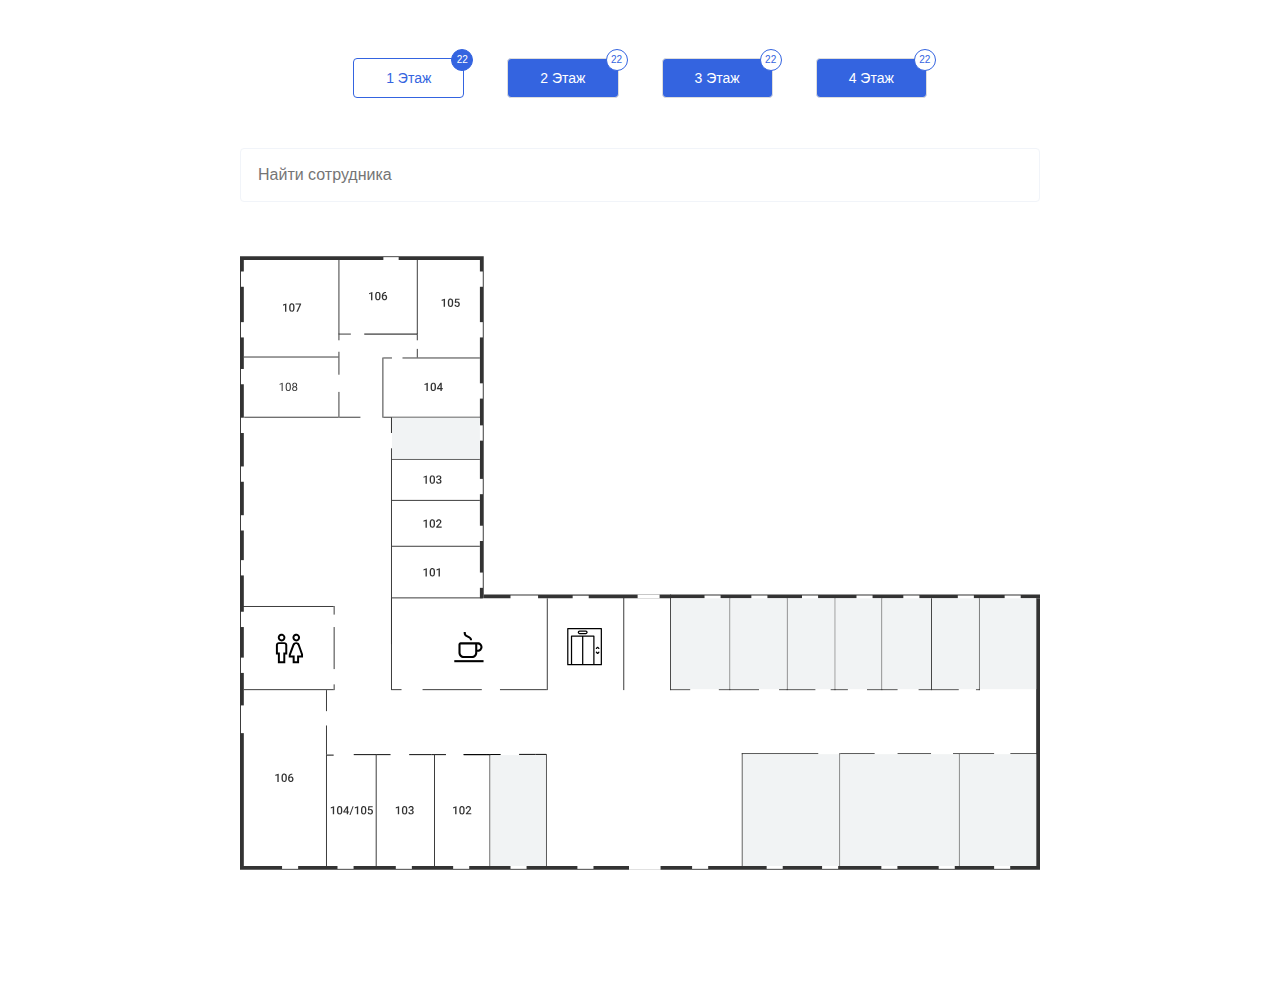
==== rooms.html @ a3e31102 "start" ====
<!DOCTYPE html>
<html lang="ru">

<head>
  <meta charset="UTF-8">
  <meta name="viewport" content="width=device-width, initial-scale=1.0">
  <meta http-equiv="X-UA-Compatible" content="ie=edge">
  <title>
    Rooms
  </title>

  <link rel="stylesheet" href="/rooms.css">

</head>

<body class="body">

  <main class="main">

    <div class="rooms-main">

      <div class="tabs">
        <div class="tabs__nav">
          <button class="tabs__nav-btn  active" type="button" data-tab="#tab_1"><span
              class="tabs__number active">22</span>1 Этаж</button>
          <button class="tabs__nav-btn" type="button" data-tab="#tab_2"><span class="tabs__number">22</span>2
            Этаж</button>
          <button class="tabs__nav-btn" type="button" data-tab="#tab_3"><span class="tabs__number">22</span>3
            Этаж</button>
          <button class="tabs__nav-btn" type="button" data-tab="#tab_4"><span class="tabs__number">22</span>4
            Этаж</button>
        </div>

        <input class="input-rooms" type="search" placeholder="Найти сотрудника">

        <div class="tabs__content">
          <div class="tabs__item  active" id="tab_1">
            <svg class="room-svg" width="837" height="642" viewBox="0 0 837 642" fill="none"
              xmlns="http://www.w3.org/2000/svg">
              <rect class="room" x="4" y="4" width="99" height="101" fill="white" />
              <path
                d="M48.5 49.4395V58H47.0879V51.1152L44.9961 51.8242V50.6582L48.3301 49.4395H48.5ZM57.0254 53.0195V54.4141C57.0254 55.082 56.959 55.6523 56.8262 56.125C56.6973 56.5938 56.5098 56.9746 56.2637 57.2676C56.0176 57.5605 55.7227 57.7754 55.3789 57.9121C55.0391 58.0488 54.6582 58.1172 54.2363 58.1172C53.9004 58.1172 53.5879 58.0742 53.2988 57.9883C53.0137 57.9023 52.7559 57.7676 52.5254 57.584C52.2949 57.4004 52.0977 57.1641 51.9336 56.875C51.7734 56.582 51.6484 56.2324 51.5586 55.8262C51.4727 55.4199 51.4297 54.9492 51.4297 54.4141V53.0195C51.4297 52.3477 51.4961 51.7812 51.6289 51.3203C51.7617 50.8555 51.9512 50.4785 52.1973 50.1895C52.4434 49.8965 52.7363 49.6836 53.0762 49.5508C53.4199 49.418 53.8027 49.3516 54.2246 49.3516C54.5645 49.3516 54.877 49.3945 55.1621 49.4805C55.4512 49.5625 55.709 49.6934 55.9355 49.873C56.166 50.0527 56.3613 50.2871 56.5215 50.5762C56.6855 50.8613 56.8105 51.207 56.8965 51.6133C56.9824 52.0156 57.0254 52.4844 57.0254 53.0195ZM55.6133 54.6133V52.8086C55.6133 52.4688 55.5938 52.1699 55.5547 51.9121C55.5156 51.6504 55.457 51.4297 55.3789 51.25C55.3047 51.0664 55.2109 50.918 55.0977 50.8047C54.9844 50.6875 54.8555 50.6035 54.7109 50.5527C54.5664 50.498 54.4043 50.4707 54.2246 50.4707C54.0059 50.4707 53.8105 50.5137 53.6387 50.5996C53.4668 50.6816 53.3223 50.8145 53.2051 50.998C53.0879 51.1816 52.998 51.4238 52.9355 51.7246C52.877 52.0215 52.8477 52.3828 52.8477 52.8086V54.6133C52.8477 54.957 52.8672 55.2598 52.9062 55.5215C52.9453 55.7832 53.0039 56.0078 53.082 56.1953C53.1602 56.3789 53.2539 56.5312 53.3633 56.6523C53.4766 56.7695 53.6055 56.8555 53.75 56.9102C53.8984 56.9648 54.0605 56.9922 54.2363 56.9922C54.459 56.9922 54.6562 56.9492 54.8281 56.8633C55 56.7773 55.1445 56.6406 55.2617 56.4531C55.3789 56.2617 55.4668 56.0137 55.5254 55.709C55.584 55.4043 55.6133 55.0391 55.6133 54.6133ZM63.9512 49.4688V50.2422L60.541 58H59.0527L62.457 50.5938H58.0391V49.4688H63.9512Z"
                fill="#333333" />
              <rect class="room" x="4" y="106" width="99" height="62" fill="white" />
              <path
                d="M44.6388 132.422V141H43.5548V133.775L41.3693 134.572V133.594L44.4689 132.422H44.6388ZM53.1818 136.055V137.355C53.1818 138.055 53.1193 138.645 52.9943 139.125C52.8693 139.605 52.6896 139.992 52.4552 140.285C52.2208 140.578 51.9376 140.791 51.6056 140.924C51.2775 141.053 50.9064 141.117 50.4923 141.117C50.1642 141.117 49.8615 141.076 49.5841 140.994C49.3068 140.912 49.0568 140.781 48.8341 140.602C48.6154 140.418 48.4279 140.18 48.2716 139.887C48.1154 139.594 47.9962 139.238 47.9142 138.82C47.8322 138.402 47.7911 137.914 47.7911 137.355V136.055C47.7911 135.355 47.8536 134.77 47.9786 134.297C48.1075 133.824 48.2892 133.445 48.5236 133.16C48.7579 132.871 49.0392 132.664 49.3673 132.539C49.6993 132.414 50.0704 132.352 50.4806 132.352C50.8126 132.352 51.1173 132.393 51.3947 132.475C51.6759 132.553 51.9259 132.68 52.1447 132.855C52.3634 133.027 52.549 133.258 52.7013 133.547C52.8575 133.832 52.9767 134.182 53.0587 134.596C53.1407 135.01 53.1818 135.496 53.1818 136.055ZM52.0919 137.531V135.873C52.0919 135.49 52.0685 135.154 52.0216 134.865C51.9786 134.572 51.9142 134.322 51.8282 134.115C51.7423 133.908 51.6329 133.74 51.5001 133.611C51.3712 133.482 51.2208 133.389 51.049 133.33C50.881 133.268 50.6915 133.236 50.4806 133.236C50.2228 133.236 49.9943 133.285 49.795 133.383C49.5958 133.477 49.4279 133.627 49.2911 133.834C49.1583 134.041 49.0568 134.312 48.9865 134.648C48.9161 134.984 48.881 135.393 48.881 135.873V137.531C48.881 137.914 48.9025 138.252 48.9454 138.545C48.9923 138.838 49.0607 139.092 49.1505 139.307C49.2404 139.518 49.3497 139.691 49.4786 139.828C49.6075 139.965 49.756 140.066 49.924 140.133C50.0958 140.195 50.2853 140.227 50.4923 140.227C50.7579 140.227 50.9904 140.176 51.1896 140.074C51.3888 139.973 51.5548 139.814 51.6876 139.6C51.8243 139.381 51.9259 139.102 51.9923 138.762C52.0587 138.418 52.0919 138.008 52.0919 137.531ZM59.9552 138.691C59.9552 139.211 59.8341 139.652 59.5919 140.016C59.3536 140.375 59.0294 140.648 58.6193 140.836C58.213 141.023 57.754 141.117 57.2423 141.117C56.7306 141.117 56.2697 141.023 55.8595 140.836C55.4493 140.648 55.1251 140.375 54.8868 140.016C54.6486 139.652 54.5294 139.211 54.5294 138.691C54.5294 138.352 54.5939 138.041 54.7228 137.76C54.8556 137.475 55.0411 137.227 55.2794 137.016C55.5216 136.805 55.8068 136.643 56.1349 136.529C56.4669 136.412 56.8322 136.354 57.2306 136.354C57.754 136.354 58.2208 136.455 58.631 136.658C59.0411 136.857 59.3634 137.133 59.5978 137.484C59.8361 137.836 59.9552 138.238 59.9552 138.691ZM58.8654 138.668C58.8654 138.352 58.797 138.072 58.6603 137.83C58.5236 137.584 58.3322 137.393 58.0861 137.256C57.84 137.119 57.5548 137.051 57.2306 137.051C56.8986 137.051 56.6115 137.119 56.3693 137.256C56.131 137.393 55.9454 137.584 55.8126 137.83C55.6798 138.072 55.6134 138.352 55.6134 138.668C55.6134 138.996 55.6779 139.277 55.8068 139.512C55.9396 139.742 56.1271 139.92 56.3693 140.045C56.6154 140.166 56.9064 140.227 57.2423 140.227C57.5782 140.227 57.8673 140.166 58.1095 140.045C58.3517 139.92 58.5372 139.742 58.6661 139.512C58.799 139.277 58.8654 138.996 58.8654 138.668ZM59.756 134.689C59.756 135.104 59.6466 135.477 59.4279 135.809C59.2091 136.141 58.9103 136.402 58.5314 136.594C58.1525 136.785 57.7228 136.881 57.2423 136.881C56.754 136.881 56.3185 136.785 55.9357 136.594C55.5568 136.402 55.2599 136.141 55.045 135.809C54.8302 135.477 54.7228 135.104 54.7228 134.689C54.7228 134.193 54.8302 133.771 55.045 133.424C55.2638 133.076 55.5626 132.811 55.9415 132.627C56.3204 132.443 56.7521 132.352 57.2365 132.352C57.7247 132.352 58.1583 132.443 58.5372 132.627C58.9161 132.811 59.213 133.076 59.4279 133.424C59.6466 133.771 59.756 134.193 59.756 134.689ZM58.672 134.707C58.672 134.422 58.6115 134.17 58.4904 133.951C58.3693 133.732 58.2013 133.561 57.9865 133.436C57.7716 133.307 57.5216 133.242 57.2365 133.242C56.9513 133.242 56.7013 133.303 56.4865 133.424C56.2755 133.541 56.1095 133.709 55.9884 133.928C55.8712 134.146 55.8126 134.406 55.8126 134.707C55.8126 135 55.8712 135.256 55.9884 135.475C56.1095 135.693 56.2775 135.863 56.4923 135.984C56.7072 136.105 56.9572 136.166 57.2423 136.166C57.5275 136.166 57.7755 136.105 57.9865 135.984C58.2013 135.863 58.3693 135.693 58.4904 135.475C58.6115 135.256 58.672 135 58.672 134.707Z"
                fill="#333333" />
              <line x1="4" y1="105.5" x2="103" y2="105.5" stroke="#333333" />
              <line x1="150" y1="106.5" x2="159" y2="106.5" stroke="#333333" />
              <line x1="103.5" y1="82" x2="103.5" y2="88" stroke="#333333" />
              <line x1="185.5" y1="82" x2="185.5" y2="88" stroke="#333333" />
              <line x1="4" y1="168.5" x2="103" y2="168.5" stroke="#333333" />
              <line x1="185.5" y1="97" x2="185.5" y2="106" stroke="#333333" />
              <line x1="159" y1="453.5" x2="169" y2="453.5" stroke="#333333" />
              <line x1="191" y1="453.5" x2="253" y2="453.5" stroke="#333333" />
              <line x1="272" y1="453.5" x2="321" y2="453.5" stroke="#333333" />
              <line x1="450" y1="453.5" x2="471" y2="453.5" stroke="#333333" />
              <line x1="501" y1="453.5" x2="543" y2="453.5" stroke="#333333" />
              <line x1="525" y1="520.5" x2="605" y2="520.5" stroke="#333333" />
              <line x1="628" y1="520.5" x2="664" y2="520.5" stroke="#333333" />
              <line x1="688" y1="520.5" x2="723" y2="520.5" stroke="#333333" />
              <line x1="746" y1="520.5" x2="789" y2="520.5" stroke="#333333" />
              <line x1="806" y1="520.5" x2="835" y2="520.5" stroke="#333333" />
              <line x1="564" y1="453.5" x2="602" y2="453.5" stroke="#333333" />
              <line x1="618" y1="453.5" x2="636" y2="453.5" stroke="#333333" />
              <line x1="656" y1="453.5" x2="688" y2="453.5" stroke="#333333" />
              <line x1="710" y1="453.5" x2="752" y2="453.5" stroke="#333333" />
              <line x1="770" y1="453.5" x2="774" y2="453.5" stroke="#333333" />
              <line x1="321.5" y1="358" x2="321.5" y2="454" stroke="#333333" />
              <line x1="401.5" y1="357" x2="401.5" y2="454" stroke="#333333" />
              <line x1="450.5" y1="354" x2="450.5" y2="454" stroke="#333333" />
              <line x1="512.5" y1="358" x2="512.5" y2="454" stroke="#333333" />
              <line x1="622.5" y1="358" x2="622.5" y2="454" stroke="#333333" />
              <line x1="671.5" y1="358" x2="671.5" y2="454" stroke="#333333" />
              <line x1="723.5" y1="358" x2="723.5" y2="454" stroke="#333333" />
              <line x1="773.5" y1="358" x2="773.5" y2="454" stroke="#333333" />
              <line x1="752.5" y1="521" x2="752.5" y2="638.038" stroke="#333333" />
              <line x1="627.5" y1="520" x2="627.5" y2="638" stroke="#333333" />
              <line x1="525.5" y1="520" x2="525.5" y2="638" stroke="#333333" />
              <line x1="572.5" y1="358" x2="572.5" y2="454" stroke="#333333" />
              <line x1="159" y1="357.5" x2="254" y2="357.5" stroke="#333333" />
              <line x1="2" y1="4" x2="1.99997" y2="640" stroke="#333333" stroke-width="4" />
              <line y1="2" x2="255" y2="2" stroke="#333333" stroke-width="4" />
              <line x1="253" y1="358" x2="253" y2="4" stroke="#333333" stroke-width="4" />
              <line x1="255" y1="356" x2="837.001" y2="356" stroke="#333333" stroke-width="4" />
              <line x1="835" y1="638" x2="835" y2="358" stroke="#333333" stroke-width="4" />
              <line x1="837" y1="640" x2="1.74846e-07" y2="640" stroke="#333333" stroke-width="4" />
              <path d="M119 521.5H142.5H157.5" stroke="black" />
              <path d="M177 521.5H200.5H215.5" stroke="black" />
              <path d="M234 521.5H257.5H272.5" stroke="black" />
              <path d="M234 521.5H257.5H272.5" stroke="black" />
              <path d="M291.998 521.25H309.397H320.502" stroke="black" />
              <path d="M91 522L95.2727 522L98 522" stroke="black" />
              <line x1="158.5" y1="358" x2="158.5" y2="454" stroke="#333333" />
              <line x1="90.5" y1="521" x2="90.5" y2="638" stroke="#333333" />
              <line x1="142.5" y1="521" x2="142.5" y2="638" stroke="#333333" />
              <line x1="203.5" y1="521" x2="203.5" y2="638" stroke="#333333" />
              <line x1="261.5" y1="521" x2="261.5" y2="638" stroke="#333333" />
              <line x1="320.5" y1="521" x2="320.5" y2="638" stroke="#333333" />
              <line x1="103.5" y1="142" x2="103.5" y2="169" stroke="#333333" />
              <line x1="103.5" y1="100" x2="103.5" y2="124" stroke="#333333" />
              <line x1="158.5" y1="169" x2="158.5" y2="185" stroke="#333333" />
              <line x1="158.5" y1="169" x2="158.5" y2="185" stroke="#333333" />
              <line x1="98.5" y1="366" x2="98.5" y2="375" stroke="#333333" />
              <line x1="98.5" y1="448" x2="98.5" y2="454" stroke="#333333" />
              <line x1="98.5" y1="388" x2="98.5" y2="432" stroke="#333333" />
              <line x1="90.5" y1="454" x2="90.5" y2="476" stroke="#333333" />
              <line x1="90.5" y1="491" x2="90.5" y2="521" stroke="#333333" />
              <line x1="103" y1="81.5" x2="116" y2="81.5" stroke="#333333" />
              <line x1="104" y1="168.5" x2="126" y2="168.5" stroke="#333333" />
              <line x1="159" y1="212.5" x2="251" y2="212.5" stroke="#333333" />
              <line x1="159" y1="255.5" x2="251" y2="255.5" stroke="#333333" />
              <line x1="159" y1="303.5" x2="251" y2="303.5" stroke="#333333" />
              <line x1="149.5" y1="169" x2="149.5" y2="106" stroke="#333333" />
              <line x1="150" y1="168.5" x2="253" y2="168.5" stroke="#333333" />
              <line x1="4" y1="453.5" x2="98" y2="453.5" stroke="#333333" />
              <line x1="3" y1="366.5" x2="98" y2="366.5" stroke="#333333" />
              <line x1="158.5" y1="201" x2="158.5" y2="406" stroke="#333333" />
              <line x1="103.5" y1="4" x2="103.5" y2="82" stroke="#333333" />
              <line x1="185.5" y1="4" x2="185.5" y2="82" stroke="#333333" />
              <line x1="251" y1="106.5" x2="170" y2="106.5" stroke="#333333" />
              <rect x="1" y="16" width="4" height="16" fill="white" />
              <rect x="250" y="16" width="4" height="16" fill="white" />
              <rect x="1" y="69" width="4" height="16" fill="white" />
              <rect x="1" y="118" width="4" height="16" fill="white" />
              <rect x="1" y="220" width="4" height="16" fill="white" />
              <rect x="1" y="169" width="4" height="16" fill="white" />
              <rect x="1" y="271" width="4" height="16" fill="white" />
              <rect x="1" y="318" width="4" height="16" fill="white" />
              <rect x="1" y="372" width="4" height="16" fill="white" />
              <rect x="1" y="420" width="4" height="16" fill="white" />
              <rect x="1" y="470" width="4" height="29" fill="white" />
              <rect x="250" y="69" width="4" height="16" fill="white" />
              <rect x="250" y="133" width="4" height="16" fill="white" />
              <rect x="150" y="4" width="3" height="16" transform="rotate(-90 150 4)" fill="white" />
              <path d="M250 177H254V193H250V177Z" fill="white" />
              <path d="M250 233H254V249H250V233Z" fill="white" />
              <path d="M250 282H254V298H250V282Z" fill="white" />
              <path d="M250 331H254V347H250V331Z" fill="white" />
              <path d="M283 359L283 355L311.86 355L311.86 359L283 359Z" fill="white" />
              <path d="M348.038 359.168L348.038 355.168L364.859 355.168L364.859 359.168L348.038 359.168Z"
                fill="white" />
              <path d="M486 359L486 355L502.82 355L502.82 359L486 359Z" fill="white" />
              <path d="M535 359L535 355L551.82 355L551.82 359L535 359Z" fill="white" />
              <path d="M588 359L588 355L604.82 355L604.82 359L588 359Z" fill="white" />
              <path d="M645 359L645 355L661.82 355L661.82 359L645 359Z" fill="white" />
              <path d="M789 641L789 637L805.82 637L805.82 641L789 641Z" fill="white" />
              <path d="M731 641L731 637L747.82 637L747.82 641L731 641Z" fill="white" />
              <path d="M671 641L671 637L687.82 637L687.82 641L671 641Z" fill="white" />
              <path d="M609 641L609 637L625.82 637L625.82 641L609 641Z" fill="white" />
              <path d="M551 641L551 637L567.82 637L567.82 641L551 641Z" fill="white" />
              <path d="M473 641L473 637L489.82 637L489.82 641L473 641Z" fill="white" />
              <path d="M353 641L353 637L369.82 637L369.82 641L353 641Z" fill="white" />
              <path d="M283 641L283 637L299.82 637L299.82 641L283 641Z" fill="white" />
              <path d="M223 641L223 637L239.82 637L239.82 641L223 641Z" fill="white" />
              <path d="M163 641L163 637L179.82 637L179.82 641L163 641Z" fill="white" />
              <path d="M102 641L102 637L118.82 637L118.82 641L102 641Z" fill="white" />
              <path d="M44 641L44 637L60.8202 637L60.8202 641L44 641Z" fill="white" />
              <path d="M407 642L407 638L440 638L440 642L407 642Z" fill="white" />
              <path d="M694 359L694 355L710.82 355L710.82 359L694 359Z" fill="white" />
              <path d="M751 359L751 355L767.82 355L767.82 359L751 359Z" fill="white" />
              <path d="M800 359L800 355L816.82 355L816.82 359L800 359Z" fill="white" />
              <rect class="room" x="186" y="4" width="66" height="102" fill="white" />
              <rect class="room" x="4" y="454" width="86" height="184" fill="white" />
              <rect class="room" x="91" y="522" width="51" height="116" fill="white" />
              <rect class="room" x="143" y="522" width="60" height="116" fill="white" />
              <rect class="room" x="204" y="522" width="57" height="116" fill="white" />
              <rect x="262" y="522" width="58" height="116" fill="#F1F3F4" />
              <rect x="451" y="358" width="61" height="95" fill="#F1F3F4" />
              <rect x="513" y="358" width="59" height="95" fill="#F1F3F4" />
              <rect x="573" y="358" width="49" height="95" fill="#F1F3F4" />
              <rect x="159" y="169" width="92" height="43" fill="#F1F3F4" />
              <rect x="623" y="358" width="48" height="95" fill="#F1F3F4" />
              <rect x="672" y="358" width="51" height="95" fill="#F1F3F4" />
              <rect x="724" y="358" width="49" height="95" fill="#F1F3F4" />
              <rect x="774" y="358" width="59" height="95" fill="#F1F3F4" />
              <rect x="753" y="521" width="80" height="117" fill="#F1F3F4" />
              <rect x="628" y="521" width="124" height="117" fill="#F1F3F4" />
              <rect x="526" y="521" width="101" height="117" fill="#F1F3F4" />
              <rect class="room" x="159" y="304" width="92" height="53" fill="white" />
              <rect class="room" x="159" y="256" width="92" height="47" fill="white" />
              <rect class="room" x="159" y="213" width="92" height="42" fill="white" />
              <path d="M416 358L416 354L439 354L439 358L416 358Z" fill="white" />
              <rect class="room" x="104" y="4" width="81" height="77" fill="white" />
              <rect class="room" x="150" y="107" width="101" height="61" fill="white" />
              <path
                d="M214.5 44.4395V53H213.088V46.1152L210.996 46.8242V45.6582L214.33 44.4395H214.5ZM223.025 48.0195V49.4141C223.025 50.082 222.959 50.6523 222.826 51.125C222.697 51.5938 222.51 51.9746 222.264 52.2676C222.018 52.5605 221.723 52.7754 221.379 52.9121C221.039 53.0488 220.658 53.1172 220.236 53.1172C219.9 53.1172 219.588 53.0742 219.299 52.9883C219.014 52.9023 218.756 52.7676 218.525 52.584C218.295 52.4004 218.098 52.1641 217.934 51.875C217.773 51.582 217.648 51.2324 217.559 50.8262C217.473 50.4199 217.43 49.9492 217.43 49.4141V48.0195C217.43 47.3477 217.496 46.7812 217.629 46.3203C217.762 45.8555 217.951 45.4785 218.197 45.1895C218.443 44.8965 218.736 44.6836 219.076 44.5508C219.42 44.418 219.803 44.3516 220.225 44.3516C220.564 44.3516 220.877 44.3945 221.162 44.4805C221.451 44.5625 221.709 44.6934 221.936 44.873C222.166 45.0527 222.361 45.2871 222.521 45.5762C222.686 45.8613 222.811 46.207 222.896 46.6133C222.982 47.0156 223.025 47.4844 223.025 48.0195ZM221.613 49.6133V47.8086C221.613 47.4688 221.594 47.1699 221.555 46.9121C221.516 46.6504 221.457 46.4297 221.379 46.25C221.305 46.0664 221.211 45.918 221.098 45.8047C220.984 45.6875 220.855 45.6035 220.711 45.5527C220.566 45.498 220.404 45.4707 220.225 45.4707C220.006 45.4707 219.811 45.5137 219.639 45.5996C219.467 45.6816 219.322 45.8145 219.205 45.998C219.088 46.1816 218.998 46.4238 218.936 46.7246C218.877 47.0215 218.848 47.3828 218.848 47.8086V49.6133C218.848 49.957 218.867 50.2598 218.906 50.5215C218.945 50.7832 219.004 51.0078 219.082 51.1953C219.16 51.3789 219.254 51.5312 219.363 51.6523C219.477 51.7695 219.605 51.8555 219.75 51.9102C219.898 51.9648 220.061 51.9922 220.236 51.9922C220.459 51.9922 220.656 51.9492 220.828 51.8633C221 51.7773 221.145 51.6406 221.262 51.4531C221.379 51.2617 221.467 51.0137 221.525 50.709C221.584 50.4043 221.613 50.0391 221.613 49.6133ZM225.768 49.0332L224.643 48.7578L225.105 44.4688H229.705V45.6641H226.277L226.043 47.7559C226.176 47.6777 226.359 47.6016 226.594 47.5273C226.828 47.4492 227.096 47.4102 227.396 47.4102C227.799 47.4102 228.158 47.4766 228.475 47.6094C228.795 47.7383 229.066 47.9277 229.289 48.1777C229.512 48.4238 229.682 48.7246 229.799 49.0801C229.916 49.4316 229.975 49.8281 229.975 50.2695C229.975 50.6641 229.916 51.0332 229.799 51.377C229.686 51.7207 229.514 52.0234 229.283 52.2852C229.053 52.5469 228.762 52.752 228.41 52.9004C228.062 53.0449 227.65 53.1172 227.174 53.1172C226.818 53.1172 226.477 53.0664 226.148 52.9648C225.824 52.8594 225.533 52.7051 225.275 52.502C225.018 52.2949 224.811 52.041 224.654 51.7402C224.498 51.4355 224.408 51.0859 224.385 50.6914H225.768C225.803 50.9688 225.879 51.2051 225.996 51.4004C226.117 51.5918 226.277 51.7383 226.477 51.8398C226.676 51.9414 226.906 51.9922 227.168 51.9922C227.406 51.9922 227.611 51.9512 227.783 51.8691C227.955 51.7832 228.098 51.6621 228.211 51.5059C228.328 51.3457 228.414 51.1582 228.469 50.9434C228.527 50.7285 228.557 50.4902 228.557 50.2285C228.557 49.9785 228.523 49.75 228.457 49.543C228.395 49.3359 228.299 49.1562 228.17 49.0039C228.045 48.8516 227.887 48.7344 227.695 48.6523C227.504 48.5664 227.283 48.5234 227.033 48.5234C226.697 48.5234 226.439 48.5723 226.26 48.6699C226.084 48.7676 225.92 48.8887 225.768 49.0332Z"
                fill="#333333" />
              <path
                d="M196.5 132.439V141H195.088V134.115L192.996 134.824V133.658L196.33 132.439H196.5ZM205.025 136.02V137.414C205.025 138.082 204.959 138.652 204.826 139.125C204.697 139.594 204.51 139.975 204.264 140.268C204.018 140.561 203.723 140.775 203.379 140.912C203.039 141.049 202.658 141.117 202.236 141.117C201.9 141.117 201.588 141.074 201.299 140.988C201.014 140.902 200.756 140.768 200.525 140.584C200.295 140.4 200.098 140.164 199.934 139.875C199.773 139.582 199.648 139.232 199.559 138.826C199.473 138.42 199.43 137.949 199.43 137.414V136.02C199.43 135.348 199.496 134.781 199.629 134.32C199.762 133.855 199.951 133.479 200.197 133.189C200.443 132.896 200.736 132.684 201.076 132.551C201.42 132.418 201.803 132.352 202.225 132.352C202.564 132.352 202.877 132.395 203.162 132.48C203.451 132.562 203.709 132.693 203.936 132.873C204.166 133.053 204.361 133.287 204.521 133.576C204.686 133.861 204.811 134.207 204.896 134.613C204.982 135.016 205.025 135.484 205.025 136.02ZM203.613 137.613V135.809C203.613 135.469 203.594 135.17 203.555 134.912C203.516 134.65 203.457 134.43 203.379 134.25C203.305 134.066 203.211 133.918 203.098 133.805C202.984 133.688 202.855 133.604 202.711 133.553C202.566 133.498 202.404 133.471 202.225 133.471C202.006 133.471 201.811 133.514 201.639 133.6C201.467 133.682 201.322 133.814 201.205 133.998C201.088 134.182 200.998 134.424 200.936 134.725C200.877 135.021 200.848 135.383 200.848 135.809V137.613C200.848 137.957 200.867 138.26 200.906 138.521C200.945 138.783 201.004 139.008 201.082 139.195C201.16 139.379 201.254 139.531 201.363 139.652C201.477 139.77 201.605 139.855 201.75 139.91C201.898 139.965 202.061 139.992 202.236 139.992C202.459 139.992 202.656 139.949 202.828 139.863C203 139.777 203.145 139.641 203.262 139.453C203.379 139.262 203.467 139.014 203.525 138.709C203.584 138.404 203.613 138.039 203.613 137.613ZM212.162 137.959V139.084H206.01L205.963 138.234L209.643 132.469H210.773L209.549 134.566L207.434 137.959H212.162ZM211.096 132.469V141H209.684V132.469H211.096Z"
                fill="#333333" />
              <path
                d="M195.5 229.439V238H194.088V231.115L191.996 231.824V230.658L195.33 229.439H195.5ZM204.025 233.02V234.414C204.025 235.082 203.959 235.652 203.826 236.125C203.697 236.594 203.51 236.975 203.264 237.268C203.018 237.561 202.723 237.775 202.379 237.912C202.039 238.049 201.658 238.117 201.236 238.117C200.9 238.117 200.588 238.074 200.299 237.988C200.014 237.902 199.756 237.768 199.525 237.584C199.295 237.4 199.098 237.164 198.934 236.875C198.773 236.582 198.648 236.232 198.559 235.826C198.473 235.42 198.43 234.949 198.43 234.414V233.02C198.43 232.348 198.496 231.781 198.629 231.32C198.762 230.855 198.951 230.479 199.197 230.189C199.443 229.896 199.736 229.684 200.076 229.551C200.42 229.418 200.803 229.352 201.225 229.352C201.564 229.352 201.877 229.395 202.162 229.48C202.451 229.562 202.709 229.693 202.936 229.873C203.166 230.053 203.361 230.287 203.521 230.576C203.686 230.861 203.811 231.207 203.896 231.613C203.982 232.016 204.025 232.484 204.025 233.02ZM202.613 234.613V232.809C202.613 232.469 202.594 232.17 202.555 231.912C202.516 231.65 202.457 231.43 202.379 231.25C202.305 231.066 202.211 230.918 202.098 230.805C201.984 230.688 201.855 230.604 201.711 230.553C201.566 230.498 201.404 230.471 201.225 230.471C201.006 230.471 200.811 230.514 200.639 230.6C200.467 230.682 200.322 230.814 200.205 230.998C200.088 231.182 199.998 231.424 199.936 231.725C199.877 232.021 199.848 232.383 199.848 232.809V234.613C199.848 234.957 199.867 235.26 199.906 235.521C199.945 235.783 200.004 236.008 200.082 236.195C200.16 236.379 200.254 236.531 200.363 236.652C200.477 236.77 200.605 236.855 200.75 236.91C200.898 236.965 201.061 236.992 201.236 236.992C201.459 236.992 201.656 236.949 201.828 236.863C202 236.777 202.145 236.641 202.262 236.453C202.379 236.262 202.467 236.014 202.525 235.709C202.584 235.404 202.613 235.039 202.613 234.613ZM206.943 233.096H207.787C208.115 233.096 208.387 233.039 208.602 232.926C208.82 232.812 208.982 232.656 209.088 232.457C209.193 232.258 209.246 232.029 209.246 231.771C209.246 231.502 209.197 231.271 209.1 231.08C209.006 230.885 208.861 230.734 208.666 230.629C208.475 230.523 208.23 230.471 207.934 230.471C207.684 230.471 207.457 230.521 207.254 230.623C207.055 230.721 206.896 230.861 206.779 231.045C206.662 231.225 206.604 231.439 206.604 231.689H205.186C205.186 231.236 205.305 230.834 205.543 230.482C205.781 230.131 206.105 229.855 206.516 229.656C206.93 229.453 207.395 229.352 207.91 229.352C208.461 229.352 208.941 229.443 209.352 229.627C209.766 229.807 210.088 230.076 210.318 230.436C210.549 230.795 210.664 231.24 210.664 231.771C210.664 232.014 210.607 232.26 210.494 232.51C210.381 232.76 210.213 232.988 209.99 233.195C209.768 233.398 209.49 233.564 209.158 233.693C208.826 233.818 208.441 233.881 208.004 233.881H206.943V233.096ZM206.943 234.197V233.424H208.004C208.504 233.424 208.93 233.482 209.281 233.6C209.637 233.717 209.926 233.879 210.148 234.086C210.371 234.289 210.533 234.521 210.635 234.783C210.74 235.045 210.793 235.322 210.793 235.615C210.793 236.014 210.721 236.369 210.576 236.682C210.436 236.99 210.234 237.252 209.973 237.467C209.711 237.682 209.404 237.844 209.053 237.953C208.705 238.062 208.326 238.117 207.916 238.117C207.549 238.117 207.197 238.066 206.861 237.965C206.525 237.863 206.225 237.713 205.959 237.514C205.693 237.311 205.482 237.059 205.326 236.758C205.174 236.453 205.098 236.102 205.098 235.703H206.51C206.51 235.957 206.568 236.182 206.686 236.377C206.807 236.568 206.975 236.719 207.189 236.828C207.408 236.938 207.658 236.992 207.939 236.992C208.236 236.992 208.492 236.939 208.707 236.834C208.922 236.729 209.086 236.572 209.199 236.365C209.316 236.158 209.375 235.908 209.375 235.615C209.375 235.283 209.311 235.014 209.182 234.807C209.053 234.6 208.869 234.447 208.631 234.35C208.393 234.248 208.111 234.197 207.787 234.197H206.943Z"
                fill="#333333" />
              <path
                d="M195.5 275.439V284H194.088V277.115L191.996 277.824V276.658L195.33 275.439H195.5ZM204.025 279.02V280.414C204.025 281.082 203.959 281.652 203.826 282.125C203.697 282.594 203.51 282.975 203.264 283.268C203.018 283.561 202.723 283.775 202.379 283.912C202.039 284.049 201.658 284.117 201.236 284.117C200.9 284.117 200.588 284.074 200.299 283.988C200.014 283.902 199.756 283.768 199.525 283.584C199.295 283.4 199.098 283.164 198.934 282.875C198.773 282.582 198.648 282.232 198.559 281.826C198.473 281.42 198.43 280.949 198.43 280.414V279.02C198.43 278.348 198.496 277.781 198.629 277.32C198.762 276.855 198.951 276.479 199.197 276.189C199.443 275.896 199.736 275.684 200.076 275.551C200.42 275.418 200.803 275.352 201.225 275.352C201.564 275.352 201.877 275.395 202.162 275.48C202.451 275.562 202.709 275.693 202.936 275.873C203.166 276.053 203.361 276.287 203.521 276.576C203.686 276.861 203.811 277.207 203.896 277.613C203.982 278.016 204.025 278.484 204.025 279.02ZM202.613 280.613V278.809C202.613 278.469 202.594 278.17 202.555 277.912C202.516 277.65 202.457 277.43 202.379 277.25C202.305 277.066 202.211 276.918 202.098 276.805C201.984 276.688 201.855 276.604 201.711 276.553C201.566 276.498 201.404 276.471 201.225 276.471C201.006 276.471 200.811 276.514 200.639 276.6C200.467 276.682 200.322 276.814 200.205 276.998C200.088 277.182 199.998 277.424 199.936 277.725C199.877 278.021 199.848 278.383 199.848 278.809V280.613C199.848 280.957 199.867 281.26 199.906 281.521C199.945 281.783 200.004 282.008 200.082 282.195C200.16 282.379 200.254 282.531 200.363 282.652C200.477 282.77 200.605 282.855 200.75 282.91C200.898 282.965 201.061 282.992 201.236 282.992C201.459 282.992 201.656 282.949 201.828 282.863C202 282.777 202.145 282.641 202.262 282.453C202.379 282.262 202.467 282.014 202.525 281.709C202.584 281.404 202.613 281.039 202.613 280.613ZM211.004 282.875V284H205.285V283.033L208.062 280.004C208.367 279.66 208.607 279.363 208.783 279.113C208.959 278.863 209.082 278.639 209.152 278.439C209.227 278.236 209.264 278.039 209.264 277.848C209.264 277.578 209.213 277.342 209.111 277.139C209.014 276.932 208.869 276.77 208.678 276.652C208.486 276.531 208.254 276.471 207.98 276.471C207.664 276.471 207.398 276.539 207.184 276.676C206.969 276.812 206.807 277.002 206.697 277.244C206.588 277.482 206.533 277.756 206.533 278.064H205.121C205.121 277.568 205.234 277.115 205.461 276.705C205.688 276.291 206.016 275.963 206.445 275.721C206.875 275.475 207.393 275.352 207.998 275.352C208.568 275.352 209.053 275.447 209.451 275.639C209.85 275.83 210.152 276.102 210.359 276.453C210.57 276.805 210.676 277.221 210.676 277.701C210.676 277.967 210.633 278.23 210.547 278.492C210.461 278.754 210.338 279.016 210.178 279.277C210.021 279.535 209.836 279.795 209.621 280.057C209.406 280.314 209.17 280.576 208.912 280.842L207.066 282.875H211.004Z"
                fill="#333333" />
              <path
                d="M195.5 326.439V335H194.088V328.115L191.996 328.824V327.658L195.33 326.439H195.5ZM204.025 330.02V331.414C204.025 332.082 203.959 332.652 203.826 333.125C203.697 333.594 203.51 333.975 203.264 334.268C203.018 334.561 202.723 334.775 202.379 334.912C202.039 335.049 201.658 335.117 201.236 335.117C200.9 335.117 200.588 335.074 200.299 334.988C200.014 334.902 199.756 334.768 199.525 334.584C199.295 334.4 199.098 334.164 198.934 333.875C198.773 333.582 198.648 333.232 198.559 332.826C198.473 332.42 198.43 331.949 198.43 331.414V330.02C198.43 329.348 198.496 328.781 198.629 328.32C198.762 327.855 198.951 327.479 199.197 327.189C199.443 326.896 199.736 326.684 200.076 326.551C200.42 326.418 200.803 326.352 201.225 326.352C201.564 326.352 201.877 326.395 202.162 326.48C202.451 326.562 202.709 326.693 202.936 326.873C203.166 327.053 203.361 327.287 203.521 327.576C203.686 327.861 203.811 328.207 203.896 328.613C203.982 329.016 204.025 329.484 204.025 330.02ZM202.613 331.613V329.809C202.613 329.469 202.594 329.17 202.555 328.912C202.516 328.65 202.457 328.43 202.379 328.25C202.305 328.066 202.211 327.918 202.098 327.805C201.984 327.688 201.855 327.604 201.711 327.553C201.566 327.498 201.404 327.471 201.225 327.471C201.006 327.471 200.811 327.514 200.639 327.6C200.467 327.682 200.322 327.814 200.205 327.998C200.088 328.182 199.998 328.424 199.936 328.725C199.877 329.021 199.848 329.383 199.848 329.809V331.613C199.848 331.957 199.867 332.26 199.906 332.521C199.945 332.783 200.004 333.008 200.082 333.195C200.16 333.379 200.254 333.531 200.363 333.652C200.477 333.77 200.605 333.855 200.75 333.91C200.898 333.965 201.061 333.992 201.236 333.992C201.459 333.992 201.656 333.949 201.828 333.863C202 333.777 202.145 333.641 202.262 333.453C202.379 333.262 202.467 333.014 202.525 332.709C202.584 332.404 202.613 332.039 202.613 331.613ZM209.141 326.439V335H207.729V328.115L205.637 328.824V327.658L208.971 326.439H209.141Z"
                fill="#333333" />
              <path
                d="M40.5 541.439V550H39.0879V543.115L36.9961 543.824V542.658L40.3301 541.439H40.5ZM49.0254 545.02V546.414C49.0254 547.082 48.959 547.652 48.8262 548.125C48.6973 548.594 48.5098 548.975 48.2637 549.268C48.0176 549.561 47.7227 549.775 47.3789 549.912C47.0391 550.049 46.6582 550.117 46.2363 550.117C45.9004 550.117 45.5879 550.074 45.2988 549.988C45.0137 549.902 44.7559 549.768 44.5254 549.584C44.2949 549.4 44.0977 549.164 43.9336 548.875C43.7734 548.582 43.6484 548.232 43.5586 547.826C43.4727 547.42 43.4297 546.949 43.4297 546.414V545.02C43.4297 544.348 43.4961 543.781 43.6289 543.32C43.7617 542.855 43.9512 542.479 44.1973 542.189C44.4434 541.896 44.7363 541.684 45.0762 541.551C45.4199 541.418 45.8027 541.352 46.2246 541.352C46.5645 541.352 46.877 541.395 47.1621 541.48C47.4512 541.562 47.709 541.693 47.9355 541.873C48.166 542.053 48.3613 542.287 48.5215 542.576C48.6855 542.861 48.8105 543.207 48.8965 543.613C48.9824 544.016 49.0254 544.484 49.0254 545.02ZM47.6133 546.613V544.809C47.6133 544.469 47.5938 544.17 47.5547 543.912C47.5156 543.65 47.457 543.43 47.3789 543.25C47.3047 543.066 47.2109 542.918 47.0977 542.805C46.9844 542.688 46.8555 542.604 46.7109 542.553C46.5664 542.498 46.4043 542.471 46.2246 542.471C46.0059 542.471 45.8105 542.514 45.6387 542.6C45.4668 542.682 45.3223 542.814 45.2051 542.998C45.0879 543.182 44.998 543.424 44.9355 543.725C44.877 544.021 44.8477 544.383 44.8477 544.809V546.613C44.8477 546.957 44.8672 547.26 44.9062 547.521C44.9453 547.783 45.0039 548.008 45.082 548.195C45.1602 548.379 45.2539 548.531 45.3633 548.652C45.4766 548.77 45.6055 548.855 45.75 548.91C45.8984 548.965 46.0605 548.992 46.2363 548.992C46.459 548.992 46.6562 548.949 46.8281 548.863C47 548.777 47.1445 548.641 47.2617 548.453C47.3789 548.262 47.4668 548.014 47.5254 547.709C47.584 547.404 47.6133 547.039 47.6133 546.613ZM54.5508 541.416H54.7266V542.57H54.627C54.123 542.57 53.6875 542.648 53.3203 542.805C52.957 542.961 52.6582 543.176 52.4238 543.449C52.1895 543.723 52.0137 544.043 51.8965 544.41C51.7832 544.773 51.7266 545.16 51.7266 545.57V546.912C51.7266 547.252 51.7637 547.553 51.8379 547.814C51.9121 548.072 52.0156 548.289 52.1484 548.465C52.2852 548.637 52.4414 548.768 52.6172 548.857C52.793 548.947 52.9824 548.992 53.1855 548.992C53.3965 548.992 53.5879 548.949 53.7598 548.863C53.9316 548.773 54.0781 548.65 54.1992 548.494C54.3203 548.338 54.4121 548.152 54.4746 547.938C54.5371 547.723 54.5684 547.488 54.5684 547.234C54.5684 546.992 54.5371 546.766 54.4746 546.555C54.416 546.34 54.3281 546.152 54.2109 545.992C54.0938 545.828 53.9473 545.701 53.7715 545.611C53.5996 545.518 53.4004 545.471 53.1738 545.471C52.8926 545.471 52.6367 545.537 52.4062 545.67C52.1797 545.803 51.9961 545.977 51.8555 546.191C51.7188 546.402 51.6445 546.627 51.6328 546.865L51.0938 546.689C51.125 546.326 51.2051 546 51.334 545.711C51.4668 545.422 51.6406 545.176 51.8555 544.973C52.0703 544.77 52.3184 544.615 52.5996 544.51C52.8848 544.4 53.1973 544.346 53.5371 544.346C53.9512 544.346 54.3105 544.424 54.6152 544.58C54.9199 544.736 55.1719 544.949 55.3711 545.219C55.5742 545.484 55.7246 545.789 55.8223 546.133C55.9238 546.473 55.9746 546.828 55.9746 547.199C55.9746 547.609 55.9121 547.992 55.7871 548.348C55.6621 548.699 55.4785 549.008 55.2363 549.273C54.998 549.539 54.707 549.746 54.3633 549.895C54.0234 550.043 53.6367 550.117 53.2031 550.117C52.7461 550.117 52.3379 550.029 51.9785 549.854C51.623 549.678 51.3203 549.436 51.0703 549.127C50.8242 548.818 50.6367 548.463 50.5078 548.061C50.3789 547.658 50.3145 547.232 50.3145 546.783V546.197C50.3145 545.549 50.3965 544.938 50.5605 544.363C50.7246 543.785 50.9766 543.275 51.3164 542.834C51.6602 542.393 52.0996 542.047 52.6348 541.797C53.1699 541.543 53.8086 541.416 54.5508 541.416Z"
                fill="#333333" />
              <path
                d="M98.5 575.439V584H97.0879V577.115L94.9961 577.824V576.658L98.3301 575.439H98.5ZM107.025 579.02V580.414C107.025 581.082 106.959 581.652 106.826 582.125C106.697 582.594 106.51 582.975 106.264 583.268C106.018 583.561 105.723 583.775 105.379 583.912C105.039 584.049 104.658 584.117 104.236 584.117C103.9 584.117 103.588 584.074 103.299 583.988C103.014 583.902 102.756 583.768 102.525 583.584C102.295 583.4 102.098 583.164 101.934 582.875C101.773 582.582 101.648 582.232 101.559 581.826C101.473 581.42 101.43 580.949 101.43 580.414V579.02C101.43 578.348 101.496 577.781 101.629 577.32C101.762 576.855 101.951 576.479 102.197 576.189C102.443 575.896 102.736 575.684 103.076 575.551C103.42 575.418 103.803 575.352 104.225 575.352C104.564 575.352 104.877 575.395 105.162 575.48C105.451 575.562 105.709 575.693 105.936 575.873C106.166 576.053 106.361 576.287 106.521 576.576C106.686 576.861 106.811 577.207 106.896 577.613C106.982 578.016 107.025 578.484 107.025 579.02ZM105.613 580.613V578.809C105.613 578.469 105.594 578.17 105.555 577.912C105.516 577.65 105.457 577.43 105.379 577.25C105.305 577.066 105.211 576.918 105.098 576.805C104.984 576.688 104.855 576.604 104.711 576.553C104.566 576.498 104.404 576.471 104.225 576.471C104.006 576.471 103.811 576.514 103.639 576.6C103.467 576.682 103.322 576.814 103.205 576.998C103.088 577.182 102.998 577.424 102.936 577.725C102.877 578.021 102.848 578.383 102.848 578.809V580.613C102.848 580.957 102.867 581.26 102.906 581.521C102.945 581.783 103.004 582.008 103.082 582.195C103.16 582.379 103.254 582.531 103.363 582.652C103.477 582.77 103.605 582.855 103.75 582.91C103.898 582.965 104.061 582.992 104.236 582.992C104.459 582.992 104.656 582.949 104.828 582.863C105 582.777 105.145 582.641 105.262 582.453C105.379 582.262 105.467 582.014 105.525 581.709C105.584 581.404 105.613 581.039 105.613 580.613ZM114.162 580.959V582.084H108.01L107.963 581.234L111.643 575.469H112.773L111.549 577.566L109.434 580.959H114.162ZM113.096 575.469V584H111.684V575.469H113.096ZM118.896 575.469L115.574 584.732H114.467L117.795 575.469H118.896ZM123.648 575.439V584H122.236V577.115L120.145 577.824V576.658L123.479 575.439H123.648ZM132.174 579.02V580.414C132.174 581.082 132.107 581.652 131.975 582.125C131.846 582.594 131.658 582.975 131.412 583.268C131.166 583.561 130.871 583.775 130.527 583.912C130.188 584.049 129.807 584.117 129.385 584.117C129.049 584.117 128.736 584.074 128.447 583.988C128.162 583.902 127.904 583.768 127.674 583.584C127.443 583.4 127.246 583.164 127.082 582.875C126.922 582.582 126.797 582.232 126.707 581.826C126.621 581.42 126.578 580.949 126.578 580.414V579.02C126.578 578.348 126.645 577.781 126.777 577.32C126.91 576.855 127.1 576.479 127.346 576.189C127.592 575.896 127.885 575.684 128.225 575.551C128.568 575.418 128.951 575.352 129.373 575.352C129.713 575.352 130.025 575.395 130.311 575.48C130.6 575.562 130.857 575.693 131.084 575.873C131.314 576.053 131.51 576.287 131.67 576.576C131.834 576.861 131.959 577.207 132.045 577.613C132.131 578.016 132.174 578.484 132.174 579.02ZM130.762 580.613V578.809C130.762 578.469 130.742 578.17 130.703 577.912C130.664 577.65 130.605 577.43 130.527 577.25C130.453 577.066 130.359 576.918 130.246 576.805C130.133 576.688 130.004 576.604 129.859 576.553C129.715 576.498 129.553 576.471 129.373 576.471C129.154 576.471 128.959 576.514 128.787 576.6C128.615 576.682 128.471 576.814 128.354 576.998C128.236 577.182 128.146 577.424 128.084 577.725C128.025 578.021 127.996 578.383 127.996 578.809V580.613C127.996 580.957 128.016 581.26 128.055 581.521C128.094 581.783 128.152 582.008 128.23 582.195C128.309 582.379 128.402 582.531 128.512 582.652C128.625 582.77 128.754 582.855 128.898 582.91C129.047 582.965 129.209 582.992 129.385 582.992C129.607 582.992 129.805 582.949 129.977 582.863C130.148 582.777 130.293 582.641 130.41 582.453C130.527 582.262 130.615 582.014 130.674 581.709C130.732 581.404 130.762 581.039 130.762 580.613ZM134.916 580.033L133.791 579.758L134.254 575.469H138.854V576.664H135.426L135.191 578.756C135.324 578.678 135.508 578.602 135.742 578.527C135.977 578.449 136.244 578.41 136.545 578.41C136.947 578.41 137.307 578.477 137.623 578.609C137.943 578.738 138.215 578.928 138.438 579.178C138.66 579.424 138.83 579.725 138.947 580.08C139.064 580.432 139.123 580.828 139.123 581.27C139.123 581.664 139.064 582.033 138.947 582.377C138.834 582.721 138.662 583.023 138.432 583.285C138.201 583.547 137.91 583.752 137.559 583.9C137.211 584.045 136.799 584.117 136.322 584.117C135.967 584.117 135.625 584.066 135.297 583.965C134.973 583.859 134.682 583.705 134.424 583.502C134.166 583.295 133.959 583.041 133.803 582.74C133.646 582.436 133.557 582.086 133.533 581.691H134.916C134.951 581.969 135.027 582.205 135.145 582.4C135.266 582.592 135.426 582.738 135.625 582.84C135.824 582.941 136.055 582.992 136.316 582.992C136.555 582.992 136.76 582.951 136.932 582.869C137.104 582.783 137.246 582.662 137.359 582.506C137.477 582.346 137.562 582.158 137.617 581.943C137.676 581.729 137.705 581.49 137.705 581.229C137.705 580.979 137.672 580.75 137.605 580.543C137.543 580.336 137.447 580.156 137.318 580.004C137.193 579.852 137.035 579.734 136.844 579.652C136.652 579.566 136.432 579.523 136.182 579.523C135.846 579.523 135.588 579.572 135.408 579.67C135.232 579.768 135.068 579.889 134.916 580.033Z"
                fill="#333333" />
              <path
                d="M166.5 575.439V584H165.088V577.115L162.996 577.824V576.658L166.33 575.439H166.5ZM175.025 579.02V580.414C175.025 581.082 174.959 581.652 174.826 582.125C174.697 582.594 174.51 582.975 174.264 583.268C174.018 583.561 173.723 583.775 173.379 583.912C173.039 584.049 172.658 584.117 172.236 584.117C171.9 584.117 171.588 584.074 171.299 583.988C171.014 583.902 170.756 583.768 170.525 583.584C170.295 583.4 170.098 583.164 169.934 582.875C169.773 582.582 169.648 582.232 169.559 581.826C169.473 581.42 169.43 580.949 169.43 580.414V579.02C169.43 578.348 169.496 577.781 169.629 577.32C169.762 576.855 169.951 576.479 170.197 576.189C170.443 575.896 170.736 575.684 171.076 575.551C171.42 575.418 171.803 575.352 172.225 575.352C172.564 575.352 172.877 575.395 173.162 575.48C173.451 575.562 173.709 575.693 173.936 575.873C174.166 576.053 174.361 576.287 174.521 576.576C174.686 576.861 174.811 577.207 174.896 577.613C174.982 578.016 175.025 578.484 175.025 579.02ZM173.613 580.613V578.809C173.613 578.469 173.594 578.17 173.555 577.912C173.516 577.65 173.457 577.43 173.379 577.25C173.305 577.066 173.211 576.918 173.098 576.805C172.984 576.688 172.855 576.604 172.711 576.553C172.566 576.498 172.404 576.471 172.225 576.471C172.006 576.471 171.811 576.514 171.639 576.6C171.467 576.682 171.322 576.814 171.205 576.998C171.088 577.182 170.998 577.424 170.936 577.725C170.877 578.021 170.848 578.383 170.848 578.809V580.613C170.848 580.957 170.867 581.26 170.906 581.521C170.945 581.783 171.004 582.008 171.082 582.195C171.16 582.379 171.254 582.531 171.363 582.652C171.477 582.77 171.605 582.855 171.75 582.91C171.898 582.965 172.061 582.992 172.236 582.992C172.459 582.992 172.656 582.949 172.828 582.863C173 582.777 173.145 582.641 173.262 582.453C173.379 582.262 173.467 582.014 173.525 581.709C173.584 581.404 173.613 581.039 173.613 580.613ZM177.943 579.096H178.787C179.115 579.096 179.387 579.039 179.602 578.926C179.82 578.812 179.982 578.656 180.088 578.457C180.193 578.258 180.246 578.029 180.246 577.771C180.246 577.502 180.197 577.271 180.1 577.08C180.006 576.885 179.861 576.734 179.666 576.629C179.475 576.523 179.23 576.471 178.934 576.471C178.684 576.471 178.457 576.521 178.254 576.623C178.055 576.721 177.896 576.861 177.779 577.045C177.662 577.225 177.604 577.439 177.604 577.689H176.186C176.186 577.236 176.305 576.834 176.543 576.482C176.781 576.131 177.105 575.855 177.516 575.656C177.93 575.453 178.395 575.352 178.91 575.352C179.461 575.352 179.941 575.443 180.352 575.627C180.766 575.807 181.088 576.076 181.318 576.436C181.549 576.795 181.664 577.24 181.664 577.771C181.664 578.014 181.607 578.26 181.494 578.51C181.381 578.76 181.213 578.988 180.99 579.195C180.768 579.398 180.49 579.564 180.158 579.693C179.826 579.818 179.441 579.881 179.004 579.881H177.943V579.096ZM177.943 580.197V579.424H179.004C179.504 579.424 179.93 579.482 180.281 579.6C180.637 579.717 180.926 579.879 181.148 580.086C181.371 580.289 181.533 580.521 181.635 580.783C181.74 581.045 181.793 581.322 181.793 581.615C181.793 582.014 181.721 582.369 181.576 582.682C181.436 582.99 181.234 583.252 180.973 583.467C180.711 583.682 180.404 583.844 180.053 583.953C179.705 584.062 179.326 584.117 178.916 584.117C178.549 584.117 178.197 584.066 177.861 583.965C177.525 583.863 177.225 583.713 176.959 583.514C176.693 583.311 176.482 583.059 176.326 582.758C176.174 582.453 176.098 582.102 176.098 581.703H177.51C177.51 581.957 177.568 582.182 177.686 582.377C177.807 582.568 177.975 582.719 178.189 582.828C178.408 582.938 178.658 582.992 178.939 582.992C179.236 582.992 179.492 582.939 179.707 582.834C179.922 582.729 180.086 582.572 180.199 582.365C180.316 582.158 180.375 581.908 180.375 581.615C180.375 581.283 180.311 581.014 180.182 580.807C180.053 580.6 179.869 580.447 179.631 580.35C179.393 580.248 179.111 580.197 178.787 580.197H177.943Z"
                fill="#333333" />
              <path
                d="M226.5 575.439V584H225.088V577.115L222.996 577.824V576.658L226.33 575.439H226.5ZM235.025 579.02V580.414C235.025 581.082 234.959 581.652 234.826 582.125C234.697 582.594 234.51 582.975 234.264 583.268C234.018 583.561 233.723 583.775 233.379 583.912C233.039 584.049 232.658 584.117 232.236 584.117C231.9 584.117 231.588 584.074 231.299 583.988C231.014 583.902 230.756 583.768 230.525 583.584C230.295 583.4 230.098 583.164 229.934 582.875C229.773 582.582 229.648 582.232 229.559 581.826C229.473 581.42 229.43 580.949 229.43 580.414V579.02C229.43 578.348 229.496 577.781 229.629 577.32C229.762 576.855 229.951 576.479 230.197 576.189C230.443 575.896 230.736 575.684 231.076 575.551C231.42 575.418 231.803 575.352 232.225 575.352C232.564 575.352 232.877 575.395 233.162 575.48C233.451 575.562 233.709 575.693 233.936 575.873C234.166 576.053 234.361 576.287 234.521 576.576C234.686 576.861 234.811 577.207 234.896 577.613C234.982 578.016 235.025 578.484 235.025 579.02ZM233.613 580.613V578.809C233.613 578.469 233.594 578.17 233.555 577.912C233.516 577.65 233.457 577.43 233.379 577.25C233.305 577.066 233.211 576.918 233.098 576.805C232.984 576.688 232.855 576.604 232.711 576.553C232.566 576.498 232.404 576.471 232.225 576.471C232.006 576.471 231.811 576.514 231.639 576.6C231.467 576.682 231.322 576.814 231.205 576.998C231.088 577.182 230.998 577.424 230.936 577.725C230.877 578.021 230.848 578.383 230.848 578.809V580.613C230.848 580.957 230.867 581.26 230.906 581.521C230.945 581.783 231.004 582.008 231.082 582.195C231.16 582.379 231.254 582.531 231.363 582.652C231.477 582.77 231.605 582.855 231.75 582.91C231.898 582.965 232.061 582.992 232.236 582.992C232.459 582.992 232.656 582.949 232.828 582.863C233 582.777 233.145 582.641 233.262 582.453C233.379 582.262 233.467 582.014 233.525 581.709C233.584 581.404 233.613 581.039 233.613 580.613ZM242.004 582.875V584H236.285V583.033L239.062 580.004C239.367 579.66 239.607 579.363 239.783 579.113C239.959 578.863 240.082 578.639 240.152 578.439C240.227 578.236 240.264 578.039 240.264 577.848C240.264 577.578 240.213 577.342 240.111 577.139C240.014 576.932 239.869 576.77 239.678 576.652C239.486 576.531 239.254 576.471 238.98 576.471C238.664 576.471 238.398 576.539 238.184 576.676C237.969 576.812 237.807 577.002 237.697 577.244C237.588 577.482 237.533 577.756 237.533 578.064H236.121C236.121 577.568 236.234 577.115 236.461 576.705C236.688 576.291 237.016 575.963 237.445 575.721C237.875 575.475 238.393 575.352 238.998 575.352C239.568 575.352 240.053 575.447 240.451 575.639C240.85 575.83 241.152 576.102 241.359 576.453C241.57 576.805 241.676 577.221 241.676 577.701C241.676 577.967 241.633 578.23 241.547 578.492C241.461 578.754 241.338 579.016 241.178 579.277C241.021 579.535 240.836 579.795 240.621 580.057C240.406 580.314 240.17 580.576 239.912 580.842L238.066 582.875H242.004Z"
                fill="#333333" />
              <path
                d="M138.5 37.4395V46H137.088V39.1152L134.996 39.8242V38.6582L138.33 37.4395H138.5ZM147.025 41.0195V42.4141C147.025 43.082 146.959 43.6523 146.826 44.125C146.697 44.5938 146.51 44.9746 146.264 45.2676C146.018 45.5605 145.723 45.7754 145.379 45.9121C145.039 46.0488 144.658 46.1172 144.236 46.1172C143.9 46.1172 143.588 46.0742 143.299 45.9883C143.014 45.9023 142.756 45.7676 142.525 45.584C142.295 45.4004 142.098 45.1641 141.934 44.875C141.773 44.582 141.648 44.2324 141.559 43.8262C141.473 43.4199 141.43 42.9492 141.43 42.4141V41.0195C141.43 40.3477 141.496 39.7812 141.629 39.3203C141.762 38.8555 141.951 38.4785 142.197 38.1895C142.443 37.8965 142.736 37.6836 143.076 37.5508C143.42 37.418 143.803 37.3516 144.225 37.3516C144.564 37.3516 144.877 37.3945 145.162 37.4805C145.451 37.5625 145.709 37.6934 145.936 37.873C146.166 38.0527 146.361 38.2871 146.521 38.5762C146.686 38.8613 146.811 39.207 146.896 39.6133C146.982 40.0156 147.025 40.4844 147.025 41.0195ZM145.613 42.6133V40.8086C145.613 40.4688 145.594 40.1699 145.555 39.9121C145.516 39.6504 145.457 39.4297 145.379 39.25C145.305 39.0664 145.211 38.918 145.098 38.8047C144.984 38.6875 144.855 38.6035 144.711 38.5527C144.566 38.498 144.404 38.4707 144.225 38.4707C144.006 38.4707 143.811 38.5137 143.639 38.5996C143.467 38.6816 143.322 38.8145 143.205 38.998C143.088 39.1816 142.998 39.4238 142.936 39.7246C142.877 40.0215 142.848 40.3828 142.848 40.8086V42.6133C142.848 42.957 142.867 43.2598 142.906 43.5215C142.945 43.7832 143.004 44.0078 143.082 44.1953C143.16 44.3789 143.254 44.5312 143.363 44.6523C143.477 44.7695 143.605 44.8555 143.75 44.9102C143.898 44.9648 144.061 44.9922 144.236 44.9922C144.459 44.9922 144.656 44.9492 144.828 44.8633C145 44.7773 145.145 44.6406 145.262 44.4531C145.379 44.2617 145.467 44.0137 145.525 43.709C145.584 43.4043 145.613 43.0391 145.613 42.6133ZM152.551 37.416H152.727V38.5703H152.627C152.123 38.5703 151.688 38.6484 151.32 38.8047C150.957 38.9609 150.658 39.1758 150.424 39.4492C150.189 39.7227 150.014 40.043 149.896 40.4102C149.783 40.7734 149.727 41.1602 149.727 41.5703V42.9121C149.727 43.252 149.764 43.5527 149.838 43.8145C149.912 44.0723 150.016 44.2891 150.148 44.4648C150.285 44.6367 150.441 44.7676 150.617 44.8574C150.793 44.9473 150.982 44.9922 151.186 44.9922C151.396 44.9922 151.588 44.9492 151.76 44.8633C151.932 44.7734 152.078 44.6504 152.199 44.4941C152.32 44.3379 152.412 44.1523 152.475 43.9375C152.537 43.7227 152.568 43.4883 152.568 43.2344C152.568 42.9922 152.537 42.7656 152.475 42.5547C152.416 42.3398 152.328 42.1523 152.211 41.9922C152.094 41.8281 151.947 41.7012 151.771 41.6113C151.6 41.5176 151.4 41.4707 151.174 41.4707C150.893 41.4707 150.637 41.5371 150.406 41.6699C150.18 41.8027 149.996 41.9766 149.855 42.1914C149.719 42.4023 149.645 42.627 149.633 42.8652L149.094 42.6895C149.125 42.3262 149.205 42 149.334 41.7109C149.467 41.4219 149.641 41.1758 149.855 40.9727C150.07 40.7695 150.318 40.6152 150.6 40.5098C150.885 40.4004 151.197 40.3457 151.537 40.3457C151.951 40.3457 152.311 40.4238 152.615 40.5801C152.92 40.7363 153.172 40.9492 153.371 41.2188C153.574 41.4844 153.725 41.7891 153.822 42.1328C153.924 42.4727 153.975 42.8281 153.975 43.1992C153.975 43.6094 153.912 43.9922 153.787 44.3477C153.662 44.6992 153.479 45.0078 153.236 45.2734C152.998 45.5391 152.707 45.7461 152.363 45.8945C152.023 46.043 151.637 46.1172 151.203 46.1172C150.746 46.1172 150.338 46.0293 149.979 45.8535C149.623 45.6777 149.32 45.4355 149.07 45.127C148.824 44.8184 148.637 44.4629 148.508 44.0605C148.379 43.6582 148.314 43.2324 148.314 42.7832V42.1973C148.314 41.5488 148.396 40.9375 148.561 40.3633C148.725 39.7852 148.977 39.2754 149.316 38.834C149.66 38.3926 150.1 38.0469 150.635 37.7969C151.17 37.543 151.809 37.416 152.551 37.416Z"
                fill="#333333" />
              <path d="M130 81.5H185.5" stroke="black" />
              <path
                d="M43.5078 403.012C44.297 403.012 45.0685 402.778 45.7247 402.34C46.3809 401.901 46.8924 401.278 47.1944 400.549C47.4965 399.82 47.5755 399.017 47.4215 398.243C47.2675 397.469 46.8875 396.758 46.3294 396.2C45.7713 395.642 45.0603 395.262 44.2862 395.108C43.5122 394.954 42.7098 395.033 41.9807 395.335C41.2515 395.637 40.6283 396.148 40.1898 396.805C39.7514 397.461 39.5173 398.232 39.5173 399.022C39.5185 400.08 39.9393 401.094 40.6874 401.842C41.4355 402.59 42.4498 403.011 43.5078 403.012ZM43.5078 397.094C43.8891 397.094 44.2618 397.207 44.5789 397.419C44.8959 397.631 45.143 397.932 45.2889 398.284C45.4348 398.636 45.473 399.024 45.3986 399.398C45.3242 399.772 45.1406 400.115 44.871 400.385C44.6014 400.655 44.2579 400.838 43.8839 400.913C43.5099 400.987 43.1223 400.949 42.77 400.803C42.4177 400.657 42.1166 400.41 41.9047 400.093C41.6929 399.776 41.5798 399.403 41.5798 399.022C41.5804 398.511 41.7837 398.021 42.1452 397.659C42.5066 397.298 42.9966 397.094 43.5078 397.094Z"
                fill="black" />
              <path
                d="M46.3438 403.797H40.6719C39.8516 403.798 39.0653 404.124 38.4853 404.704C37.9053 405.284 37.579 406.07 37.5781 406.891V416.688H39.6406V425.969H47.375V416.688H49.4375V406.891C49.4366 406.07 49.1104 405.284 48.5304 404.704C47.9504 404.124 47.164 403.798 46.3438 403.797ZM47.375 414.625H45.3125V423.906H41.7031V414.625H39.6406V406.891C39.6409 406.617 39.7497 406.355 39.943 406.162C40.1364 405.968 40.3985 405.86 40.6719 405.859H46.3438C46.6172 405.86 46.8793 405.968 47.0726 406.162C47.2659 406.355 47.3747 406.617 47.375 406.891V414.625Z"
                fill="black" />
              <path
                d="M58.8533 403.012C59.6426 403.012 60.4141 402.778 61.0703 402.34C61.7265 401.901 62.238 401.278 62.54 400.549C62.842 399.82 62.9211 399.017 62.7671 398.243C62.6131 397.469 62.2331 396.758 61.675 396.2C61.1169 395.642 60.4059 395.262 59.6318 395.108C58.8578 394.954 58.0554 395.033 57.3263 395.335C56.5971 395.637 55.9739 396.148 55.5354 396.805C55.0969 397.461 54.8629 398.232 54.8629 399.022C54.8641 400.08 55.2849 401.094 56.033 401.842C56.7811 402.59 57.7954 403.011 58.8533 403.012ZM58.8533 397.094C59.2346 397.094 59.6074 397.207 59.9244 397.419C60.2415 397.631 60.4886 397.932 60.6345 398.284C60.7804 398.636 60.8186 399.024 60.7442 399.398C60.6698 399.772 60.4862 400.115 60.2166 400.385C59.947 400.655 59.6034 400.838 59.2295 400.913C58.8555 400.987 58.4678 400.949 58.1156 400.803C57.7633 400.657 57.4622 400.41 57.2503 400.093C57.0385 399.776 56.9254 399.403 56.9254 399.022C56.926 398.511 57.1293 398.021 57.4908 397.659C57.8522 397.298 58.3422 397.094 58.8533 397.094Z"
                fill="black" />
              <path
                d="M62.4415 406.462C62.1734 405.691 61.6741 405.022 61.0118 404.545C60.3495 404.068 59.5562 403.807 58.7401 403.797C57.924 403.787 57.1247 404.029 56.4511 404.49C55.7774 404.951 55.2623 405.608 54.9757 406.373L50.9844 417.016V419.781H55.1094V425.969H61.8125V419.781H65.9375V416.513L62.4415 406.462ZM63.875 417.719H59.75V423.906H57.1719V417.719H53.0469V417.39L56.9069 407.097C57.0446 406.73 57.2921 406.414 57.6157 406.193C57.9393 405.971 58.3232 405.855 58.7153 405.86C59.1073 405.864 59.4884 405.99 59.8066 406.219C60.1248 406.448 60.3646 406.77 60.4934 407.14L63.875 416.862V417.719Z"
                fill="black" />
              <path d="M254.812 422.625H224.188V424.812H254.812V422.625Z" fill="black" />
              <path
                d="M248.797 404.031H230.75C230.17 404.032 229.614 404.262 229.204 404.673C228.794 405.083 228.563 405.639 228.562 406.219V414.969C228.564 416.419 229.141 417.809 230.166 418.834C231.191 419.859 232.581 420.436 234.031 420.438H242.781C244.231 420.436 245.621 419.859 246.646 418.834C247.672 417.809 248.248 416.419 248.25 414.969V413.875H248.797C250.102 413.875 251.354 413.356 252.277 412.433C253.2 411.51 253.719 410.258 253.719 408.953C253.719 407.648 253.2 406.396 252.277 405.473C251.354 404.55 250.102 404.031 248.797 404.031ZM246.062 414.969C246.062 415.839 245.716 416.673 245.1 417.288C244.485 417.903 243.651 418.249 242.781 418.25H234.031C233.161 418.249 232.327 417.903 231.712 417.288C231.097 416.673 230.751 415.839 230.75 414.969V406.219H246.062V414.969ZM248.797 411.688H248.25V406.219H248.797C249.522 406.219 250.218 406.507 250.73 407.02C251.243 407.532 251.531 408.228 251.531 408.953C251.531 409.678 251.243 410.374 250.73 410.887C250.218 411.399 249.522 411.688 248.797 411.688Z"
                fill="black" />
              <path
                d="M242.781 401.844H240.594V401.684C240.595 401.278 240.483 400.879 240.269 400.533C240.055 400.187 239.749 399.908 239.385 399.728L236.449 398.26C235.721 397.899 235.109 397.341 234.681 396.649C234.254 395.958 234.029 395.16 234.031 394.347V393.094H236.219V394.347C236.217 394.754 236.33 395.152 236.544 395.498C236.757 395.844 237.064 396.123 237.428 396.303L240.363 397.771C241.091 398.132 241.704 398.69 242.131 399.382C242.559 400.074 242.784 400.871 242.781 401.684V401.844Z"
                fill="black" />
              <path
                d="M378.05 389H342.95C342.56 389 342.3 389.26 342.3 389.65V427.35C342.3 427.74 342.56 428 342.95 428H346.85H358.55H370.25H378.05C378.44 428 378.7 427.74 378.7 427.35V389.65C378.7 389.26 378.44 389 378.05 389ZM357.9 426.7H347.5V398.1H357.9V426.7H357.9ZM359.2 426.7V398.1H369.6V426.7H359.2V426.7ZM377.4 426.7H370.9V397.45C370.9 397.06 370.64 396.8 370.25 396.8H358.55H346.85C346.46 396.8 346.2 397.06 346.2 397.45V426.7H343.6V390.3H377.4V426.7H377.4Z"
                fill="black" />
              <path
                d="M355.3 395.5H361.8C362.905 395.5 363.75 394.655 363.75 393.55C363.75 392.445 362.905 391.6 361.8 391.6H355.3C354.195 391.6 353.35 392.445 353.35 393.55C353.35 394.655 354.195 395.5 355.3 395.5ZM355.3 392.9H361.8C362.19 392.9 362.45 393.16 362.45 393.55C362.45 393.94 362.19 394.2 361.8 394.2H355.3C354.91 394.2 354.65 393.94 354.65 393.55C354.65 393.16 354.91 392.9 355.3 392.9Z"
                fill="black" />
              <path
                d="M373.305 410.905L374.15 410.06L374.995 410.905C375.125 411.035 375.255 411.1 375.45 411.1C375.645 411.1 375.775 411.035 375.905 410.905C376.165 410.645 376.165 410.255 375.905 409.995L374.605 408.695C374.345 408.435 373.955 408.435 373.695 408.695L372.395 409.995C372.135 410.255 372.135 410.645 372.395 410.905C372.655 411.165 373.045 411.165 373.305 410.905Z"
                fill="black" />
              <path
                d="M373.695 416.105C373.825 416.235 373.955 416.3 374.15 416.3C374.345 416.3 374.475 416.235 374.605 416.105L375.905 414.805C376.165 414.545 376.165 414.155 375.905 413.895C375.645 413.635 375.255 413.635 374.995 413.895L374.15 414.74L373.305 413.895C373.045 413.635 372.655 413.635 372.395 413.895C372.135 414.155 372.135 414.545 372.395 414.805L373.695 416.105Z"
                fill="black" />
            </svg>


          </div>

          <div class="tabs__item" id="tab_2">
            <svg class="room-svg" width="837" height="642" viewBox="0 0 837 642" fill="none"
              xmlns="http://www.w3.org/2000/svg">
              <rect data-title="room1" class="room" x="4" y="4" width="99" height="57" fill="white" />
              <rect data-title="room2" class="room" x="4" y="169" width="99" height="101" fill="white" />
              <rect data-title="room3" class="room" x="4" y="271" width="100" height="95" fill="white" />
              <rect data-title="room4" class="room" x="5" y="61" width="98" height="107" fill="white" />
              <line x1="4" y1="60.5" x2="103" y2="60.5" stroke="#333333" />
              <line x1="4" y1="168.5" x2="103" y2="168.5" stroke="#333333" />
              <line x1="4" y1="270.5" x2="103" y2="270.5" stroke="#333333" />
              <line x1="150.5" y1="142" x2="150.5" y2="169" stroke="#333333" />
              <line x1="159" y1="453.5" x2="169" y2="453.5" stroke="#333333" />
              <line x1="191" y1="453.5" x2="280" y2="453.5" stroke="#333333" />
              <line x1="300" y1="453.5" x2="321" y2="453.5" stroke="#333333" />
              <line x1="450" y1="453.5" x2="535" y2="453.5" stroke="#333333" />
              <line x1="423" y1="520.5" x2="605" y2="520.5" stroke="#333333" />
              <line x1="285" y1="520.5" x2="400" y2="520.5" stroke="#333333" />
              <line x1="112" y1="520.5" x2="266" y2="520.5" stroke="#333333" />
              <line x1="4" y1="520.5" x2="99" y2="520.5" stroke="#333333" />
              <line x1="626" y1="520.5" x2="714" y2="520.5" stroke="#333333" />
              <line x1="737" y1="520.5" x2="789" y2="520.5" stroke="#333333" />
              <line x1="806" y1="520.5" x2="835" y2="520.5" stroke="#333333" />
              <line x1="554" y1="453.5" x2="682" y2="453.5" stroke="#333333" />
              <line x1="701" y1="453.5" x2="773" y2="453.5" stroke="#333333" />
              <line x1="321.5" y1="358" x2="321.5" y2="454" stroke="#333333" />
              <line x1="401.5" y1="357" x2="401.5" y2="454" stroke="#333333" />
              <line x1="450.5" y1="354" x2="450.5" y2="454" stroke="#333333" />
              <line x1="622.5" y1="358" x2="622.5" y2="454" stroke="#333333" />
              <line x1="773.5" y1="358" x2="773.5" y2="454" stroke="#333333" />
              <line x1="753" y1="520.981" x2="753" y2="638.019" stroke="#333333" />
              <line x1="639.5" y1="521" x2="639.5" y2="638" stroke="#333333" />
              <line x1="525.5" y1="520.002" x2="525" y2="638.021" stroke="#333333" />
              <line x1="159" y1="357.5" x2="254" y2="357.5" stroke="#333333" />
              <line x1="2" y1="4" x2="1.99997" y2="640" stroke="#333333" stroke-width="4" />
              <line y1="2" x2="255" y2="2" stroke="#333333" stroke-width="4" />
              <line x1="253" y1="358" x2="253" y2="4" stroke="#333333" stroke-width="4" />
              <line x1="255" y1="356" x2="837.001" y2="356" stroke="#333333" stroke-width="4" />
              <line x1="835" y1="638" x2="835" y2="358" stroke="#333333" stroke-width="4" />
              <line x1="837" y1="640" x2="1.74846e-07" y2="640" stroke="#333333" stroke-width="4" />
              <line x1="158.5" y1="358" x2="158.5" y2="454" stroke="#333333" />
              <line x1="266.5" y1="358" x2="266.5" y2="454" stroke="#333333" />
              <line x1="203.5" y1="521" x2="203.5" y2="638" stroke="#333333" />
              <line x1="320.5" y1="521" x2="320.5" y2="638" stroke="#333333" />
              <line x1="103.5" y1="142" x2="103.5" y2="169" stroke="#333333" />
              <line x1="103.5" y1="39" x2="103.5" y2="124" stroke="#333333" />
              <line x1="103.5" y1="352" x2="103.5" y2="367" stroke="#333333" />
              <line x1="103.5" y1="169" x2="103.5" y2="180" stroke="#333333" />
              <line x1="103.5" y1="203" x2="103.5" y2="331" stroke="#333333" />
              <line x1="158.5" y1="169" x2="158.5" y2="185" stroke="#333333" />
              <line x1="158.5" y1="169" x2="158.5" y2="185" stroke="#333333" />
              <line x1="158.5" y1="212" x2="158.5" y2="282" stroke="#333333" />
              <line x1="98.5" y1="366" x2="98.5" y2="375" stroke="#333333" />
              <line x1="98.5" y1="448" x2="98.5" y2="454" stroke="#333333" />
              <line x1="98.5" y1="388" x2="98.5" y2="432" stroke="#333333" />
              <line x1="90.5" y1="454" x2="90.5" y2="476" stroke="#333333" />
              <line x1="90.5" y1="491" x2="90.5" y2="521" stroke="#333333" />
              <line x1="104" y1="168.5" x2="111" y2="168.5" stroke="#333333" />
              <line x1="143" y1="168.5" x2="150" y2="168.5" stroke="#333333" />
              <line x1="159" y1="212.5" x2="251" y2="212.5" stroke="#333333" />
              <line x1="150" y1="168.5" x2="253" y2="168.5" stroke="#333333" />
              <line x1="4" y1="453.5" x2="98" y2="453.5" stroke="#333333" />
              <line x1="3" y1="366.5" x2="104" y2="366.5" stroke="#333333" />
              <line x1="158.5" y1="308" x2="158.5" y2="406" stroke="#333333" />
              <line x1="103.5" y1="4" x2="103.5" y2="27" stroke="#333333" />
              <line x1="150.5" y1="4" x2="150.5" y2="124" stroke="#333333" />
              <rect x="1" y="16" width="4" height="16" fill="white" />
              <rect x="250" y="16" width="4" height="16" fill="white" />
              <rect x="1" y="69" width="4" height="16" fill="white" />
              <rect x="1" y="118" width="4" height="16" fill="white" />
              <rect x="1" y="220" width="4" height="16" fill="white" />
              <rect x="1" y="169" width="4" height="16" fill="white" />
              <rect x="1" y="271" width="4" height="16" fill="white" />
              <rect x="1" y="318" width="4" height="16" fill="white" />
              <rect x="1" y="372" width="4" height="16" fill="white" />
              <rect x="1" y="420" width="4" height="16" fill="white" />
              <rect x="1" y="470" width="4" height="29" fill="white" />
              <rect x="250" y="69" width="4" height="16" fill="white" />
              <rect x="250" y="133" width="4" height="16" fill="white" />
              <rect x="152" y="4" width="3" height="16" transform="rotate(-90 152 4)" fill="white" />
              <path d="M250 177H254V193H250V177Z" fill="white" />
              <path d="M250 233H254V249H250V233Z" fill="white" />
              <path d="M250 282H254V298H250V282Z" fill="white" />
              <path d="M250 331H254V347H250V331Z" fill="white" />
              <path d="M283 359L283 355L311.86 355L311.86 359L283 359Z" fill="white" />
              <path d="M348.038 359.168L348.038 355.168L364.859 355.168L364.859 359.168L348.038 359.168Z"
                fill="white" />
              <path d="M486 359L486 355L502.82 355L502.82 359L486 359Z" fill="white" />
              <path d="M535 359L535 355L551.82 355L551.82 359L535 359Z" fill="white" />
              <path d="M588 359L588 355L604.82 355L604.82 359L588 359Z" fill="white" />
              <path d="M645 359L645 355L661.82 355L661.82 359L645 359Z" fill="white" />
              <path d="M789 641L789 637L805.82 637L805.82 641L789 641Z" fill="white" />
              <path d="M731 641L731 637L747.82 637L747.82 641L731 641Z" fill="white" />
              <path d="M671 641L671 637L687.82 637L687.82 641L671 641Z" fill="white" />
              <path d="M609 641L609 637L625.82 637L625.82 641L609 641Z" fill="white" />
              <path d="M551 641L551 637L567.82 637L567.82 641L551 641Z" fill="white" />
              <path d="M473 641L473 637L489.82 637L489.82 641L473 641Z" fill="white" />
              <path d="M353 641L353 637L369.82 637L369.82 641L353 641Z" fill="white" />
              <path d="M283 641L283 637L299.82 637L299.82 641L283 641Z" fill="white" />
              <path d="M223 641L223 637L239.82 637L239.82 641L223 641Z" fill="white" />
              <path d="M163 641L163 637L179.82 637L179.82 641L163 641Z" fill="white" />
              <path d="M102 641L102 637L118.82 637L118.82 641L102 641Z" fill="white" />
              <path d="M44 641L44 637L60.8202 637L60.8202 641L44 641Z" fill="white" />
              <path d="M407 642L407 638L440 638L440 642L407 642Z" fill="white" />
              <path d="M694 359L694 355L710.82 355L710.82 359L694 359Z" fill="white" />
              <path d="M751 359L751 355L767.82 355L767.82 359L751 359Z" fill="white" />
              <path d="M800 359L800 355L816.82 355L816.82 359L800 359Z" fill="white" />
              <rect data-title="room6" class="room" x="4" y="521" width="199" height="117" fill="white" />
              <rect data-title="room7" class="room" x="204" y="521" width="116" height="117" fill="white" />
              <rect data-title="room8" class="room" x="267" y="358" width="54" height="95" fill="white" />
              <rect data-title="room9" class="room" x="754" y="521" width="79" height="117" fill="white" />
              <rect data-title="room10" class="room" x="526" y="521" width="113" height="117" fill="white" />
              <rect data-title="room11" class="room" x="451" y="358" width="171" height="95" fill="white" />
              <rect data-title="room12" class="room" x="623" y="358" width="150" height="95" fill="white" />
              <rect data-title="room13" class="room" x="640" y="521" width="112" height="117" fill="white" />
              <rect data-title="room14" class="room" x="4" y="454" width="86" height="66" fill="white" />
              <rect data-title="room15" class="room" x="321" y="521" width="204" height="117" fill="white" />
              <rect data-title="room16" class="room" x="159" y="213" width="92" height="144" fill="white" />
              <path d="M416 358L416 354L439 354L439 358L416 358Z" fill="white" />
              <rect x="151" y="4" width="100" height="164" fill="white" />
              <path
                d="M199.363 278.875V280H193.645V279.033L196.422 276.004C196.727 275.66 196.967 275.363 197.143 275.113C197.318 274.863 197.441 274.639 197.512 274.439C197.586 274.236 197.623 274.039 197.623 273.848C197.623 273.578 197.572 273.342 197.471 273.139C197.373 272.932 197.229 272.77 197.037 272.652C196.846 272.531 196.613 272.471 196.34 272.471C196.023 272.471 195.758 272.539 195.543 272.676C195.328 272.812 195.166 273.002 195.057 273.244C194.947 273.482 194.893 273.756 194.893 274.064H193.48C193.48 273.568 193.594 273.115 193.82 272.705C194.047 272.291 194.375 271.963 194.805 271.721C195.234 271.475 195.752 271.352 196.357 271.352C196.928 271.352 197.412 271.447 197.811 271.639C198.209 271.83 198.512 272.102 198.719 272.453C198.93 272.805 199.035 273.221 199.035 273.701C199.035 273.967 198.992 274.23 198.906 274.492C198.82 274.754 198.697 275.016 198.537 275.277C198.381 275.535 198.195 275.795 197.98 276.057C197.766 276.314 197.529 276.576 197.271 276.842L195.426 278.875H199.363ZM204.32 271.439V280H202.908V273.115L200.816 273.824V272.658L204.15 271.439H204.32ZM213.004 278.875V280H207.285V279.033L210.062 276.004C210.367 275.66 210.607 275.363 210.783 275.113C210.959 274.863 211.082 274.639 211.152 274.439C211.227 274.236 211.264 274.039 211.264 273.848C211.264 273.578 211.213 273.342 211.111 273.139C211.014 272.932 210.869 272.77 210.678 272.652C210.486 272.531 210.254 272.471 209.98 272.471C209.664 272.471 209.398 272.539 209.184 272.676C208.969 272.812 208.807 273.002 208.697 273.244C208.588 273.482 208.533 273.756 208.533 274.064H207.121C207.121 273.568 207.234 273.115 207.461 272.705C207.688 272.291 208.016 271.963 208.445 271.721C208.875 271.475 209.393 271.352 209.998 271.352C210.568 271.352 211.053 271.447 211.451 271.639C211.85 271.83 212.152 272.102 212.359 272.453C212.57 272.805 212.676 273.221 212.676 273.701C212.676 273.967 212.633 274.23 212.547 274.492C212.461 274.754 212.338 275.016 212.178 275.277C212.021 275.535 211.836 275.795 211.621 276.057C211.406 276.314 211.17 276.576 210.912 276.842L209.066 278.875H213.004ZM199.363 292.875V294H193.645V293.033L196.422 290.004C196.727 289.66 196.967 289.363 197.143 289.113C197.318 288.863 197.441 288.639 197.512 288.439C197.586 288.236 197.623 288.039 197.623 287.848C197.623 287.578 197.572 287.342 197.471 287.139C197.373 286.932 197.229 286.77 197.037 286.652C196.846 286.531 196.613 286.471 196.34 286.471C196.023 286.471 195.758 286.539 195.543 286.676C195.328 286.812 195.166 287.002 195.057 287.244C194.947 287.482 194.893 287.756 194.893 288.064H193.48C193.48 287.568 193.594 287.115 193.82 286.705C194.047 286.291 194.375 285.963 194.805 285.721C195.234 285.475 195.752 285.352 196.357 285.352C196.928 285.352 197.412 285.447 197.811 285.639C198.209 285.83 198.512 286.102 198.719 286.453C198.93 286.805 199.035 287.221 199.035 287.701C199.035 287.967 198.992 288.23 198.906 288.492C198.82 288.754 198.697 289.016 198.537 289.277C198.381 289.535 198.195 289.795 197.98 290.057C197.766 290.314 197.529 290.576 197.271 290.842L195.426 292.875H199.363ZM204.32 285.439V294H202.908V287.115L200.816 287.824V286.658L204.15 285.439H204.32ZM208.943 289.096H209.787C210.115 289.096 210.387 289.039 210.602 288.926C210.82 288.812 210.982 288.656 211.088 288.457C211.193 288.258 211.246 288.029 211.246 287.771C211.246 287.502 211.197 287.271 211.1 287.08C211.006 286.885 210.861 286.734 210.666 286.629C210.475 286.523 210.23 286.471 209.934 286.471C209.684 286.471 209.457 286.521 209.254 286.623C209.055 286.721 208.896 286.861 208.779 287.045C208.662 287.225 208.604 287.439 208.604 287.689H207.186C207.186 287.236 207.305 286.834 207.543 286.482C207.781 286.131 208.105 285.855 208.516 285.656C208.93 285.453 209.395 285.352 209.91 285.352C210.461 285.352 210.941 285.443 211.352 285.627C211.766 285.807 212.088 286.076 212.318 286.436C212.549 286.795 212.664 287.24 212.664 287.771C212.664 288.014 212.607 288.26 212.494 288.51C212.381 288.76 212.213 288.988 211.99 289.195C211.768 289.398 211.49 289.564 211.158 289.693C210.826 289.818 210.441 289.881 210.004 289.881H208.943V289.096ZM208.943 290.197V289.424H210.004C210.504 289.424 210.93 289.482 211.281 289.6C211.637 289.717 211.926 289.879 212.148 290.086C212.371 290.289 212.533 290.521 212.635 290.783C212.74 291.045 212.793 291.322 212.793 291.615C212.793 292.014 212.721 292.369 212.576 292.682C212.436 292.99 212.234 293.252 211.973 293.467C211.711 293.682 211.404 293.844 211.053 293.953C210.705 294.062 210.326 294.117 209.916 294.117C209.549 294.117 209.197 294.066 208.861 293.965C208.525 293.863 208.225 293.713 207.959 293.514C207.693 293.311 207.482 293.059 207.326 292.758C207.174 292.453 207.098 292.102 207.098 291.703H208.51C208.51 291.957 208.568 292.182 208.686 292.377C208.807 292.568 208.975 292.719 209.189 292.828C209.408 292.938 209.658 292.992 209.939 292.992C210.236 292.992 210.492 292.939 210.707 292.834C210.922 292.729 211.086 292.572 211.199 292.365C211.316 292.158 211.375 291.908 211.375 291.615C211.375 291.283 211.311 291.014 211.182 290.807C211.053 290.6 210.869 290.447 210.631 290.35C210.393 290.248 210.111 290.197 209.787 290.197H208.943ZM199.363 306.875V308H193.645V307.033L196.422 304.004C196.727 303.66 196.967 303.363 197.143 303.113C197.318 302.863 197.441 302.639 197.512 302.439C197.586 302.236 197.623 302.039 197.623 301.848C197.623 301.578 197.572 301.342 197.471 301.139C197.373 300.932 197.229 300.77 197.037 300.652C196.846 300.531 196.613 300.471 196.34 300.471C196.023 300.471 195.758 300.539 195.543 300.676C195.328 300.812 195.166 301.002 195.057 301.244C194.947 301.482 194.893 301.756 194.893 302.064H193.48C193.48 301.568 193.594 301.115 193.82 300.705C194.047 300.291 194.375 299.963 194.805 299.721C195.234 299.475 195.752 299.352 196.357 299.352C196.928 299.352 197.412 299.447 197.811 299.639C198.209 299.83 198.512 300.102 198.719 300.453C198.93 300.805 199.035 301.221 199.035 301.701C199.035 301.967 198.992 302.23 198.906 302.492C198.82 302.754 198.697 303.016 198.537 303.277C198.381 303.535 198.195 303.795 197.98 304.057C197.766 304.314 197.529 304.576 197.271 304.842L195.426 306.875H199.363ZM204.32 299.439V308H202.908V301.115L200.816 301.824V300.658L204.15 299.439H204.32ZM213.162 304.959V306.084H207.01L206.963 305.234L210.643 299.469H211.773L210.549 301.566L208.434 304.959H213.162ZM212.096 299.469V308H210.684V299.469H212.096Z"
                fill="#333333" />
              <path
                d="M104.363 568.875V570H98.6445V569.033L101.422 566.004C101.727 565.66 101.967 565.363 102.143 565.113C102.318 564.863 102.441 564.639 102.512 564.439C102.586 564.236 102.623 564.039 102.623 563.848C102.623 563.578 102.572 563.342 102.471 563.139C102.373 562.932 102.229 562.77 102.037 562.652C101.846 562.531 101.613 562.471 101.34 562.471C101.023 562.471 100.758 562.539 100.543 562.676C100.328 562.812 100.166 563.002 100.057 563.244C99.9473 563.482 99.8926 563.756 99.8926 564.064H98.4805C98.4805 563.568 98.5938 563.115 98.8203 562.705C99.0469 562.291 99.375 561.963 99.8047 561.721C100.234 561.475 100.752 561.352 101.357 561.352C101.928 561.352 102.412 561.447 102.811 561.639C103.209 561.83 103.512 562.102 103.719 562.453C103.93 562.805 104.035 563.221 104.035 563.701C104.035 563.967 103.992 564.23 103.906 564.492C103.82 564.754 103.697 565.016 103.537 565.277C103.381 565.535 103.195 565.795 102.98 566.057C102.766 566.314 102.529 566.576 102.271 566.842L100.426 568.875H104.363ZM111.025 565.02V566.414C111.025 567.082 110.959 567.652 110.826 568.125C110.697 568.594 110.51 568.975 110.264 569.268C110.018 569.561 109.723 569.775 109.379 569.912C109.039 570.049 108.658 570.117 108.236 570.117C107.9 570.117 107.588 570.074 107.299 569.988C107.014 569.902 106.756 569.768 106.525 569.584C106.295 569.4 106.098 569.164 105.934 568.875C105.773 568.582 105.648 568.232 105.559 567.826C105.473 567.42 105.43 566.949 105.43 566.414V565.02C105.43 564.348 105.496 563.781 105.629 563.32C105.762 562.855 105.951 562.479 106.197 562.189C106.443 561.896 106.736 561.684 107.076 561.551C107.42 561.418 107.803 561.352 108.225 561.352C108.564 561.352 108.877 561.395 109.162 561.48C109.451 561.562 109.709 561.693 109.936 561.873C110.166 562.053 110.361 562.287 110.521 562.576C110.686 562.861 110.811 563.207 110.896 563.613C110.982 564.016 111.025 564.484 111.025 565.02ZM109.613 566.613V564.809C109.613 564.469 109.594 564.17 109.555 563.912C109.516 563.65 109.457 563.43 109.379 563.25C109.305 563.066 109.211 562.918 109.098 562.805C108.984 562.688 108.855 562.604 108.711 562.553C108.566 562.498 108.404 562.471 108.225 562.471C108.006 562.471 107.811 562.514 107.639 562.6C107.467 562.682 107.322 562.814 107.205 562.998C107.088 563.182 106.998 563.424 106.936 563.725C106.877 564.021 106.848 564.383 106.848 564.809V566.613C106.848 566.957 106.867 567.26 106.906 567.521C106.945 567.783 107.004 568.008 107.082 568.195C107.16 568.379 107.254 568.531 107.363 568.652C107.477 568.77 107.605 568.855 107.75 568.91C107.898 568.965 108.061 568.992 108.236 568.992C108.459 568.992 108.656 568.949 108.828 568.863C109 568.777 109.145 568.641 109.262 568.453C109.379 568.262 109.467 568.014 109.525 567.709C109.584 567.404 109.613 567.039 109.613 566.613ZM113.943 565.096H114.787C115.115 565.096 115.387 565.039 115.602 564.926C115.82 564.812 115.982 564.656 116.088 564.457C116.193 564.258 116.246 564.029 116.246 563.771C116.246 563.502 116.197 563.271 116.1 563.08C116.006 562.885 115.861 562.734 115.666 562.629C115.475 562.523 115.23 562.471 114.934 562.471C114.684 562.471 114.457 562.521 114.254 562.623C114.055 562.721 113.896 562.861 113.779 563.045C113.662 563.225 113.604 563.439 113.604 563.689H112.186C112.186 563.236 112.305 562.834 112.543 562.482C112.781 562.131 113.105 561.855 113.516 561.656C113.93 561.453 114.395 561.352 114.91 561.352C115.461 561.352 115.941 561.443 116.352 561.627C116.766 561.807 117.088 562.076 117.318 562.436C117.549 562.795 117.664 563.24 117.664 563.771C117.664 564.014 117.607 564.26 117.494 564.51C117.381 564.76 117.213 564.988 116.99 565.195C116.768 565.398 116.49 565.564 116.158 565.693C115.826 565.818 115.441 565.881 115.004 565.881H113.943V565.096ZM113.943 566.197V565.424H115.004C115.504 565.424 115.93 565.482 116.281 565.6C116.637 565.717 116.926 565.879 117.148 566.086C117.371 566.289 117.533 566.521 117.635 566.783C117.74 567.045 117.793 567.322 117.793 567.615C117.793 568.014 117.721 568.369 117.576 568.682C117.436 568.99 117.234 569.252 116.973 569.467C116.711 569.682 116.404 569.844 116.053 569.953C115.705 570.062 115.326 570.117 114.916 570.117C114.549 570.117 114.197 570.066 113.861 569.965C113.525 569.863 113.225 569.713 112.959 569.514C112.693 569.311 112.482 569.059 112.326 568.758C112.174 568.453 112.098 568.102 112.098 567.703H113.51C113.51 567.957 113.568 568.182 113.686 568.377C113.807 568.568 113.975 568.719 114.189 568.828C114.408 568.938 114.658 568.992 114.939 568.992C115.236 568.992 115.492 568.939 115.707 568.834C115.922 568.729 116.086 568.572 116.199 568.365C116.316 568.158 116.375 567.908 116.375 567.615C116.375 567.283 116.311 567.014 116.182 566.807C116.053 566.6 115.869 566.447 115.631 566.35C115.393 566.248 115.111 566.197 114.787 566.197H113.943ZM104.363 582.875V584H98.6445V583.033L101.422 580.004C101.727 579.66 101.967 579.363 102.143 579.113C102.318 578.863 102.441 578.639 102.512 578.439C102.586 578.236 102.623 578.039 102.623 577.848C102.623 577.578 102.572 577.342 102.471 577.139C102.373 576.932 102.229 576.77 102.037 576.652C101.846 576.531 101.613 576.471 101.34 576.471C101.023 576.471 100.758 576.539 100.543 576.676C100.328 576.812 100.166 577.002 100.057 577.244C99.9473 577.482 99.8926 577.756 99.8926 578.064H98.4805C98.4805 577.568 98.5938 577.115 98.8203 576.705C99.0469 576.291 99.375 575.963 99.8047 575.721C100.234 575.475 100.752 575.352 101.357 575.352C101.928 575.352 102.412 575.447 102.811 575.639C103.209 575.83 103.512 576.102 103.719 576.453C103.93 576.805 104.035 577.221 104.035 577.701C104.035 577.967 103.992 578.23 103.906 578.492C103.82 578.754 103.697 579.016 103.537 579.277C103.381 579.535 103.195 579.795 102.98 580.057C102.766 580.314 102.529 580.576 102.271 580.842L100.426 582.875H104.363ZM111.025 579.02V580.414C111.025 581.082 110.959 581.652 110.826 582.125C110.697 582.594 110.51 582.975 110.264 583.268C110.018 583.561 109.723 583.775 109.379 583.912C109.039 584.049 108.658 584.117 108.236 584.117C107.9 584.117 107.588 584.074 107.299 583.988C107.014 583.902 106.756 583.768 106.525 583.584C106.295 583.4 106.098 583.164 105.934 582.875C105.773 582.582 105.648 582.232 105.559 581.826C105.473 581.42 105.43 580.949 105.43 580.414V579.02C105.43 578.348 105.496 577.781 105.629 577.32C105.762 576.855 105.951 576.479 106.197 576.189C106.443 575.896 106.736 575.684 107.076 575.551C107.42 575.418 107.803 575.352 108.225 575.352C108.564 575.352 108.877 575.395 109.162 575.48C109.451 575.562 109.709 575.693 109.936 575.873C110.166 576.053 110.361 576.287 110.521 576.576C110.686 576.861 110.811 577.207 110.896 577.613C110.982 578.016 111.025 578.484 111.025 579.02ZM109.613 580.613V578.809C109.613 578.469 109.594 578.17 109.555 577.912C109.516 577.65 109.457 577.43 109.379 577.25C109.305 577.066 109.211 576.918 109.098 576.805C108.984 576.688 108.855 576.604 108.711 576.553C108.566 576.498 108.404 576.471 108.225 576.471C108.006 576.471 107.811 576.514 107.639 576.6C107.467 576.682 107.322 576.814 107.205 576.998C107.088 577.182 106.998 577.424 106.936 577.725C106.877 578.021 106.848 578.383 106.848 578.809V580.613C106.848 580.957 106.867 581.26 106.906 581.521C106.945 581.783 107.004 582.008 107.082 582.195C107.16 582.379 107.254 582.531 107.363 582.652C107.477 582.77 107.605 582.855 107.75 582.91C107.898 582.965 108.061 582.992 108.236 582.992C108.459 582.992 108.656 582.949 108.828 582.863C109 582.777 109.145 582.641 109.262 582.453C109.379 582.262 109.467 582.014 109.525 581.709C109.584 581.404 109.613 581.039 109.613 580.613ZM118.162 580.959V582.084H112.01L111.963 581.234L115.643 575.469H116.773L115.549 577.566L113.434 580.959H118.162ZM117.096 575.469V584H115.684V575.469H117.096ZM104.363 596.875V598H98.6445V597.033L101.422 594.004C101.727 593.66 101.967 593.363 102.143 593.113C102.318 592.863 102.441 592.639 102.512 592.439C102.586 592.236 102.623 592.039 102.623 591.848C102.623 591.578 102.572 591.342 102.471 591.139C102.373 590.932 102.229 590.77 102.037 590.652C101.846 590.531 101.613 590.471 101.34 590.471C101.023 590.471 100.758 590.539 100.543 590.676C100.328 590.812 100.166 591.002 100.057 591.244C99.9473 591.482 99.8926 591.756 99.8926 592.064H98.4805C98.4805 591.568 98.5938 591.115 98.8203 590.705C99.0469 590.291 99.375 589.963 99.8047 589.721C100.234 589.475 100.752 589.352 101.357 589.352C101.928 589.352 102.412 589.447 102.811 589.639C103.209 589.83 103.512 590.102 103.719 590.453C103.93 590.805 104.035 591.221 104.035 591.701C104.035 591.967 103.992 592.23 103.906 592.492C103.82 592.754 103.697 593.016 103.537 593.277C103.381 593.535 103.195 593.795 102.98 594.057C102.766 594.314 102.529 594.576 102.271 594.842L100.426 596.875H104.363ZM111.025 593.02V594.414C111.025 595.082 110.959 595.652 110.826 596.125C110.697 596.594 110.51 596.975 110.264 597.268C110.018 597.561 109.723 597.775 109.379 597.912C109.039 598.049 108.658 598.117 108.236 598.117C107.9 598.117 107.588 598.074 107.299 597.988C107.014 597.902 106.756 597.768 106.525 597.584C106.295 597.4 106.098 597.164 105.934 596.875C105.773 596.582 105.648 596.232 105.559 595.826C105.473 595.42 105.43 594.949 105.43 594.414V593.02C105.43 592.348 105.496 591.781 105.629 591.32C105.762 590.855 105.951 590.479 106.197 590.189C106.443 589.896 106.736 589.684 107.076 589.551C107.42 589.418 107.803 589.352 108.225 589.352C108.564 589.352 108.877 589.395 109.162 589.48C109.451 589.562 109.709 589.693 109.936 589.873C110.166 590.053 110.361 590.287 110.521 590.576C110.686 590.861 110.811 591.207 110.896 591.613C110.982 592.016 111.025 592.484 111.025 593.02ZM109.613 594.613V592.809C109.613 592.469 109.594 592.17 109.555 591.912C109.516 591.65 109.457 591.43 109.379 591.25C109.305 591.066 109.211 590.918 109.098 590.805C108.984 590.688 108.855 590.604 108.711 590.553C108.566 590.498 108.404 590.471 108.225 590.471C108.006 590.471 107.811 590.514 107.639 590.6C107.467 590.682 107.322 590.814 107.205 590.998C107.088 591.182 106.998 591.424 106.936 591.725C106.877 592.021 106.848 592.383 106.848 592.809V594.613C106.848 594.957 106.867 595.26 106.906 595.521C106.945 595.783 107.004 596.008 107.082 596.195C107.16 596.379 107.254 596.531 107.363 596.652C107.477 596.77 107.605 596.855 107.75 596.91C107.898 596.965 108.061 596.992 108.236 596.992C108.459 596.992 108.656 596.949 108.828 596.863C109 596.777 109.145 596.641 109.262 596.453C109.379 596.262 109.467 596.014 109.525 595.709C109.584 595.404 109.613 595.039 109.613 594.613ZM113.768 594.033L112.643 593.758L113.105 589.469H117.705V590.664H114.277L114.043 592.756C114.176 592.678 114.359 592.602 114.594 592.527C114.828 592.449 115.096 592.41 115.396 592.41C115.799 592.41 116.158 592.477 116.475 592.609C116.795 592.738 117.066 592.928 117.289 593.178C117.512 593.424 117.682 593.725 117.799 594.08C117.916 594.432 117.975 594.828 117.975 595.27C117.975 595.664 117.916 596.033 117.799 596.377C117.686 596.721 117.514 597.023 117.283 597.285C117.053 597.547 116.762 597.752 116.41 597.9C116.062 598.045 115.65 598.117 115.174 598.117C114.818 598.117 114.477 598.066 114.148 597.965C113.824 597.859 113.533 597.705 113.275 597.502C113.018 597.295 112.811 597.041 112.654 596.74C112.498 596.436 112.408 596.086 112.385 595.691H113.768C113.803 595.969 113.879 596.205 113.996 596.4C114.117 596.592 114.277 596.738 114.477 596.84C114.676 596.941 114.906 596.992 115.168 596.992C115.406 596.992 115.611 596.951 115.783 596.869C115.955 596.783 116.098 596.662 116.211 596.506C116.328 596.346 116.414 596.158 116.469 595.943C116.527 595.729 116.557 595.49 116.557 595.229C116.557 594.979 116.523 594.75 116.457 594.543C116.395 594.336 116.299 594.156 116.17 594.004C116.045 593.852 115.887 593.734 115.695 593.652C115.504 593.566 115.283 593.523 115.033 593.523C114.697 593.523 114.439 593.572 114.26 593.67C114.084 593.768 113.92 593.889 113.768 594.033Z"
                fill="#333333" />
              <path
                d="M540.363 396.875V398H534.645V397.033L537.422 394.004C537.727 393.66 537.967 393.363 538.143 393.113C538.318 392.863 538.441 392.639 538.512 392.439C538.586 392.236 538.623 392.039 538.623 391.848C538.623 391.578 538.572 391.342 538.471 391.139C538.373 390.932 538.229 390.77 538.037 390.652C537.846 390.531 537.613 390.471 537.34 390.471C537.023 390.471 536.758 390.539 536.543 390.676C536.328 390.812 536.166 391.002 536.057 391.244C535.947 391.482 535.893 391.756 535.893 392.064H534.48C534.48 391.568 534.594 391.115 534.82 390.705C535.047 390.291 535.375 389.963 535.805 389.721C536.234 389.475 536.752 389.352 537.357 389.352C537.928 389.352 538.412 389.447 538.811 389.639C539.209 389.83 539.512 390.102 539.719 390.453C539.93 390.805 540.035 391.221 540.035 391.701C540.035 391.967 539.992 392.23 539.906 392.492C539.82 392.754 539.697 393.016 539.537 393.277C539.381 393.535 539.195 393.795 538.98 394.057C538.766 394.314 538.529 394.576 538.271 394.842L536.426 396.875H540.363ZM545.32 389.439V398H543.908V391.115L541.816 391.824V390.658L545.15 389.439H545.32ZM553.951 389.469V390.242L550.541 398H549.053L552.457 390.594H548.039V389.469H553.951ZM540.363 410.875V412H534.645V411.033L537.422 408.004C537.727 407.66 537.967 407.363 538.143 407.113C538.318 406.863 538.441 406.639 538.512 406.439C538.586 406.236 538.623 406.039 538.623 405.848C538.623 405.578 538.572 405.342 538.471 405.139C538.373 404.932 538.229 404.77 538.037 404.652C537.846 404.531 537.613 404.471 537.34 404.471C537.023 404.471 536.758 404.539 536.543 404.676C536.328 404.812 536.166 405.002 536.057 405.244C535.947 405.482 535.893 405.756 535.893 406.064H534.48C534.48 405.568 534.594 405.115 534.82 404.705C535.047 404.291 535.375 403.963 535.805 403.721C536.234 403.475 536.752 403.352 537.357 403.352C537.928 403.352 538.412 403.447 538.811 403.639C539.209 403.83 539.512 404.102 539.719 404.453C539.93 404.805 540.035 405.221 540.035 405.701C540.035 405.967 539.992 406.23 539.906 406.492C539.82 406.754 539.697 407.016 539.537 407.277C539.381 407.535 539.195 407.795 538.98 408.057C538.766 408.314 538.529 408.576 538.271 408.842L536.426 410.875H540.363ZM545.32 403.439V412H543.908V405.115L541.816 405.824V404.658L545.15 403.439H545.32ZM553.863 409.674C553.863 410.205 553.74 410.652 553.494 411.016C553.248 411.379 552.912 411.654 552.486 411.842C552.064 412.025 551.588 412.117 551.057 412.117C550.525 412.117 550.047 412.025 549.621 411.842C549.195 411.654 548.859 411.379 548.613 411.016C548.367 410.652 548.244 410.205 548.244 409.674C548.244 409.322 548.312 409.004 548.449 408.719C548.586 408.43 548.779 408.182 549.029 407.975C549.283 407.764 549.58 407.602 549.92 407.488C550.264 407.375 550.639 407.318 551.045 407.318C551.584 407.318 552.066 407.418 552.492 407.617C552.918 407.816 553.252 408.092 553.494 408.443C553.74 408.795 553.863 409.205 553.863 409.674ZM552.445 409.604C552.445 409.318 552.387 409.068 552.27 408.854C552.152 408.639 551.988 408.473 551.777 408.355C551.566 408.238 551.322 408.18 551.045 408.18C550.764 408.18 550.52 408.238 550.312 408.355C550.105 408.473 549.943 408.639 549.826 408.854C549.713 409.068 549.656 409.318 549.656 409.604C549.656 409.893 549.713 410.143 549.826 410.354C549.939 410.561 550.102 410.719 550.312 410.828C550.523 410.938 550.771 410.992 551.057 410.992C551.342 410.992 551.588 410.938 551.795 410.828C552.002 410.719 552.162 410.561 552.275 410.354C552.389 410.143 552.445 409.893 552.445 409.604ZM553.67 405.713C553.67 406.139 553.557 406.518 553.33 406.85C553.107 407.182 552.799 407.443 552.404 407.635C552.01 407.822 551.561 407.916 551.057 407.916C550.549 407.916 550.096 407.822 549.697 407.635C549.303 407.443 548.992 407.182 548.766 406.85C548.543 406.518 548.432 406.139 548.432 405.713C548.432 405.205 548.543 404.777 548.766 404.43C548.992 404.078 549.303 403.811 549.697 403.627C550.092 403.443 550.543 403.352 551.051 403.352C551.559 403.352 552.01 403.443 552.404 403.627C552.799 403.811 553.107 404.078 553.33 404.43C553.557 404.777 553.67 405.205 553.67 405.713ZM552.258 405.76C552.258 405.506 552.207 405.283 552.105 405.092C552.008 404.896 551.869 404.744 551.689 404.635C551.51 404.525 551.297 404.471 551.051 404.471C550.805 404.471 550.592 404.523 550.412 404.629C550.232 404.734 550.094 404.883 549.996 405.074C549.898 405.266 549.85 405.494 549.85 405.76C549.85 406.021 549.898 406.25 549.996 406.445C550.094 406.637 550.232 406.787 550.412 406.896C550.596 407.006 550.811 407.061 551.057 407.061C551.303 407.061 551.516 407.006 551.695 406.896C551.875 406.787 552.014 406.637 552.111 406.445C552.209 406.25 552.258 406.021 552.258 405.76ZM540.363 424.875V426H534.645V425.033L537.422 422.004C537.727 421.66 537.967 421.363 538.143 421.113C538.318 420.863 538.441 420.639 538.512 420.439C538.586 420.236 538.623 420.039 538.623 419.848C538.623 419.578 538.572 419.342 538.471 419.139C538.373 418.932 538.229 418.77 538.037 418.652C537.846 418.531 537.613 418.471 537.34 418.471C537.023 418.471 536.758 418.539 536.543 418.676C536.328 418.812 536.166 419.002 536.057 419.244C535.947 419.482 535.893 419.756 535.893 420.064H534.48C534.48 419.568 534.594 419.115 534.82 418.705C535.047 418.291 535.375 417.963 535.805 417.721C536.234 417.475 536.752 417.352 537.357 417.352C537.928 417.352 538.412 417.447 538.811 417.639C539.209 417.83 539.512 418.102 539.719 418.453C539.93 418.805 540.035 419.221 540.035 419.701C540.035 419.967 539.992 420.23 539.906 420.492C539.82 420.754 539.697 421.016 539.537 421.277C539.381 421.535 539.195 421.795 538.98 422.057C538.766 422.314 538.529 422.576 538.271 422.842L536.426 424.875H540.363ZM545.32 417.439V426H543.908V419.115L541.816 419.824V418.658L545.15 417.439H545.32ZM549.422 424.887H549.539C550.078 424.887 550.527 424.816 550.887 424.676C551.25 424.531 551.539 424.332 551.754 424.078C551.969 423.824 552.123 423.525 552.217 423.182C552.311 422.838 552.357 422.465 552.357 422.062V420.592C552.357 420.244 552.32 419.939 552.246 419.678C552.176 419.412 552.074 419.191 551.941 419.016C551.812 418.836 551.662 418.701 551.49 418.611C551.322 418.521 551.141 418.477 550.945 418.477C550.73 418.477 550.537 418.525 550.365 418.623C550.197 418.717 550.055 418.848 549.938 419.016C549.824 419.18 549.736 419.373 549.674 419.596C549.615 419.814 549.586 420.049 549.586 420.299C549.586 420.533 549.613 420.76 549.668 420.979C549.727 421.193 549.812 421.385 549.926 421.553C550.039 421.721 550.182 421.854 550.354 421.951C550.525 422.049 550.727 422.098 550.957 422.098C551.176 422.098 551.377 422.057 551.561 421.975C551.744 421.889 551.904 421.773 552.041 421.629C552.178 421.484 552.285 421.322 552.363 421.143C552.441 420.963 552.484 420.779 552.492 420.592L553.031 420.756C553.031 421.053 552.969 421.346 552.844 421.635C552.723 421.92 552.553 422.182 552.334 422.42C552.119 422.654 551.867 422.842 551.578 422.982C551.293 423.123 550.982 423.193 550.646 423.193C550.24 423.193 549.881 423.117 549.568 422.965C549.26 422.809 549.002 422.598 548.795 422.332C548.592 422.066 548.439 421.762 548.338 421.418C548.236 421.074 548.186 420.713 548.186 420.334C548.186 419.924 548.248 419.539 548.373 419.18C548.498 418.82 548.68 418.504 548.918 418.23C549.156 417.953 549.445 417.738 549.785 417.586C550.129 417.43 550.518 417.352 550.951 417.352C551.412 417.352 551.816 417.441 552.164 417.621C552.512 417.801 552.805 418.049 553.043 418.365C553.281 418.682 553.461 419.049 553.582 419.467C553.703 419.885 553.764 420.334 553.764 420.814V421.312C553.764 421.816 553.719 422.303 553.629 422.771C553.539 423.236 553.393 423.668 553.189 424.066C552.99 424.461 552.727 424.809 552.398 425.109C552.074 425.406 551.676 425.639 551.203 425.807C550.734 425.971 550.184 426.053 549.551 426.053H549.422V424.887Z"
                fill="#333333" />
              <path
                d="M693.363 393.875V395H687.645V394.033L690.422 391.004C690.727 390.66 690.967 390.363 691.143 390.113C691.318 389.863 691.441 389.639 691.512 389.439C691.586 389.236 691.623 389.039 691.623 388.848C691.623 388.578 691.572 388.342 691.471 388.139C691.373 387.932 691.229 387.77 691.037 387.652C690.846 387.531 690.613 387.471 690.34 387.471C690.023 387.471 689.758 387.539 689.543 387.676C689.328 387.812 689.166 388.002 689.057 388.244C688.947 388.482 688.893 388.756 688.893 389.064H687.48C687.48 388.568 687.594 388.115 687.82 387.705C688.047 387.291 688.375 386.963 688.805 386.721C689.234 386.475 689.752 386.352 690.357 386.352C690.928 386.352 691.412 386.447 691.811 386.639C692.209 386.83 692.512 387.102 692.719 387.453C692.93 387.805 693.035 388.221 693.035 388.701C693.035 388.967 692.992 389.23 692.906 389.492C692.82 389.754 692.697 390.016 692.537 390.277C692.381 390.535 692.195 390.795 691.98 391.057C691.766 391.314 691.529 391.576 691.271 391.842L689.426 393.875H693.363ZM700.184 393.875V395H694.465V394.033L697.242 391.004C697.547 390.66 697.787 390.363 697.963 390.113C698.139 389.863 698.262 389.639 698.332 389.439C698.406 389.236 698.443 389.039 698.443 388.848C698.443 388.578 698.393 388.342 698.291 388.139C698.193 387.932 698.049 387.77 697.857 387.652C697.666 387.531 697.434 387.471 697.16 387.471C696.844 387.471 696.578 387.539 696.363 387.676C696.148 387.812 695.986 388.002 695.877 388.244C695.768 388.482 695.713 388.756 695.713 389.064H694.301C694.301 388.568 694.414 388.115 694.641 387.705C694.867 387.291 695.195 386.963 695.625 386.721C696.055 386.475 696.572 386.352 697.178 386.352C697.748 386.352 698.232 386.447 698.631 386.639C699.029 386.83 699.332 387.102 699.539 387.453C699.75 387.805 699.855 388.221 699.855 388.701C699.855 388.967 699.812 389.23 699.727 389.492C699.641 389.754 699.518 390.016 699.357 390.277C699.201 390.535 699.016 390.795 698.801 391.057C698.586 391.314 698.35 391.576 698.092 391.842L696.246 393.875H700.184ZM706.846 390.02V391.414C706.846 392.082 706.779 392.652 706.646 393.125C706.518 393.594 706.33 393.975 706.084 394.268C705.838 394.561 705.543 394.775 705.199 394.912C704.859 395.049 704.479 395.117 704.057 395.117C703.721 395.117 703.408 395.074 703.119 394.988C702.834 394.902 702.576 394.768 702.346 394.584C702.115 394.4 701.918 394.164 701.754 393.875C701.594 393.582 701.469 393.232 701.379 392.826C701.293 392.42 701.25 391.949 701.25 391.414V390.02C701.25 389.348 701.316 388.781 701.449 388.32C701.582 387.855 701.771 387.479 702.018 387.189C702.264 386.896 702.557 386.684 702.896 386.551C703.24 386.418 703.623 386.352 704.045 386.352C704.385 386.352 704.697 386.395 704.982 386.48C705.271 386.562 705.529 386.693 705.756 386.873C705.986 387.053 706.182 387.287 706.342 387.576C706.506 387.861 706.631 388.207 706.717 388.613C706.803 389.016 706.846 389.484 706.846 390.02ZM705.434 391.613V389.809C705.434 389.469 705.414 389.17 705.375 388.912C705.336 388.65 705.277 388.43 705.199 388.25C705.125 388.066 705.031 387.918 704.918 387.805C704.805 387.688 704.676 387.604 704.531 387.553C704.387 387.498 704.225 387.471 704.045 387.471C703.826 387.471 703.631 387.514 703.459 387.6C703.287 387.682 703.143 387.814 703.025 387.998C702.908 388.182 702.818 388.424 702.756 388.725C702.697 389.021 702.668 389.383 702.668 389.809V391.613C702.668 391.957 702.688 392.26 702.727 392.521C702.766 392.783 702.824 393.008 702.902 393.195C702.98 393.379 703.074 393.531 703.184 393.652C703.297 393.77 703.426 393.855 703.57 393.91C703.719 393.965 703.881 393.992 704.057 393.992C704.279 393.992 704.477 393.949 704.648 393.863C704.82 393.777 704.965 393.641 705.082 393.453C705.199 393.262 705.287 393.014 705.346 392.709C705.404 392.404 705.434 392.039 705.434 391.613ZM693.363 407.875V409H687.645V408.033L690.422 405.004C690.727 404.66 690.967 404.363 691.143 404.113C691.318 403.863 691.441 403.639 691.512 403.439C691.586 403.236 691.623 403.039 691.623 402.848C691.623 402.578 691.572 402.342 691.471 402.139C691.373 401.932 691.229 401.77 691.037 401.652C690.846 401.531 690.613 401.471 690.34 401.471C690.023 401.471 689.758 401.539 689.543 401.676C689.328 401.812 689.166 402.002 689.057 402.244C688.947 402.482 688.893 402.756 688.893 403.064H687.48C687.48 402.568 687.594 402.115 687.82 401.705C688.047 401.291 688.375 400.963 688.805 400.721C689.234 400.475 689.752 400.352 690.357 400.352C690.928 400.352 691.412 400.447 691.811 400.639C692.209 400.83 692.512 401.102 692.719 401.453C692.93 401.805 693.035 402.221 693.035 402.701C693.035 402.967 692.992 403.23 692.906 403.492C692.82 403.754 692.697 404.016 692.537 404.277C692.381 404.535 692.195 404.795 691.98 405.057C691.766 405.314 691.529 405.576 691.271 405.842L689.426 407.875H693.363ZM700.184 407.875V409H694.465V408.033L697.242 405.004C697.547 404.66 697.787 404.363 697.963 404.113C698.139 403.863 698.262 403.639 698.332 403.439C698.406 403.236 698.443 403.039 698.443 402.848C698.443 402.578 698.393 402.342 698.291 402.139C698.193 401.932 698.049 401.77 697.857 401.652C697.666 401.531 697.434 401.471 697.16 401.471C696.844 401.471 696.578 401.539 696.363 401.676C696.148 401.812 695.986 402.002 695.877 402.244C695.768 402.482 695.713 402.756 695.713 403.064H694.301C694.301 402.568 694.414 402.115 694.641 401.705C694.867 401.291 695.195 400.963 695.625 400.721C696.055 400.475 696.572 400.352 697.178 400.352C697.748 400.352 698.232 400.447 698.631 400.639C699.029 400.83 699.332 401.102 699.539 401.453C699.75 401.805 699.855 402.221 699.855 402.701C699.855 402.967 699.812 403.23 699.727 403.492C699.641 403.754 699.518 404.016 699.357 404.277C699.201 404.535 699.016 404.795 698.801 405.057C698.586 405.314 698.35 405.576 698.092 405.842L696.246 407.875H700.184ZM705.141 400.439V409H703.729V402.115L701.637 402.824V401.658L704.971 400.439H705.141ZM693.363 421.875V423H687.645V422.033L690.422 419.004C690.727 418.66 690.967 418.363 691.143 418.113C691.318 417.863 691.441 417.639 691.512 417.439C691.586 417.236 691.623 417.039 691.623 416.848C691.623 416.578 691.572 416.342 691.471 416.139C691.373 415.932 691.229 415.77 691.037 415.652C690.846 415.531 690.613 415.471 690.34 415.471C690.023 415.471 689.758 415.539 689.543 415.676C689.328 415.812 689.166 416.002 689.057 416.244C688.947 416.482 688.893 416.756 688.893 417.064H687.48C687.48 416.568 687.594 416.115 687.82 415.705C688.047 415.291 688.375 414.963 688.805 414.721C689.234 414.475 689.752 414.352 690.357 414.352C690.928 414.352 691.412 414.447 691.811 414.639C692.209 414.83 692.512 415.102 692.719 415.453C692.93 415.805 693.035 416.221 693.035 416.701C693.035 416.967 692.992 417.23 692.906 417.492C692.82 417.754 692.697 418.016 692.537 418.277C692.381 418.535 692.195 418.795 691.98 419.057C691.766 419.314 691.529 419.576 691.271 419.842L689.426 421.875H693.363ZM700.184 421.875V423H694.465V422.033L697.242 419.004C697.547 418.66 697.787 418.363 697.963 418.113C698.139 417.863 698.262 417.639 698.332 417.439C698.406 417.236 698.443 417.039 698.443 416.848C698.443 416.578 698.393 416.342 698.291 416.139C698.193 415.932 698.049 415.77 697.857 415.652C697.666 415.531 697.434 415.471 697.16 415.471C696.844 415.471 696.578 415.539 696.363 415.676C696.148 415.812 695.986 416.002 695.877 416.244C695.768 416.482 695.713 416.756 695.713 417.064H694.301C694.301 416.568 694.414 416.115 694.641 415.705C694.867 415.291 695.195 414.963 695.625 414.721C696.055 414.475 696.572 414.352 697.178 414.352C697.748 414.352 698.232 414.447 698.631 414.639C699.029 414.83 699.332 415.102 699.539 415.453C699.75 415.805 699.855 416.221 699.855 416.701C699.855 416.967 699.812 417.23 699.727 417.492C699.641 417.754 699.518 418.016 699.357 418.277C699.201 418.535 699.016 418.795 698.801 419.057C698.586 419.314 698.35 419.576 698.092 419.842L696.246 421.875H700.184ZM707.004 421.875V423H701.285V422.033L704.062 419.004C704.367 418.66 704.607 418.363 704.783 418.113C704.959 417.863 705.082 417.639 705.152 417.439C705.227 417.236 705.264 417.039 705.264 416.848C705.264 416.578 705.213 416.342 705.111 416.139C705.014 415.932 704.869 415.77 704.678 415.652C704.486 415.531 704.254 415.471 703.98 415.471C703.664 415.471 703.398 415.539 703.184 415.676C702.969 415.812 702.807 416.002 702.697 416.244C702.588 416.482 702.533 416.756 702.533 417.064H701.121C701.121 416.568 701.234 416.115 701.461 415.705C701.688 415.291 702.016 414.963 702.445 414.721C702.875 414.475 703.393 414.352 703.998 414.352C704.568 414.352 705.053 414.447 705.451 414.639C705.85 414.83 706.152 415.102 706.359 415.453C706.57 415.805 706.676 416.221 706.676 416.701C706.676 416.967 706.633 417.23 706.547 417.492C706.461 417.754 706.338 418.016 706.178 418.277C706.021 418.535 705.836 418.795 705.621 419.057C705.406 419.314 705.17 419.576 704.912 419.842L703.066 421.875H707.004Z"
                fill="#333333" />
              <path
                d="M256.363 578.875V580H250.645V579.033L253.422 576.004C253.727 575.66 253.967 575.363 254.143 575.113C254.318 574.863 254.441 574.639 254.512 574.439C254.586 574.236 254.623 574.039 254.623 573.848C254.623 573.578 254.572 573.342 254.471 573.139C254.373 572.932 254.229 572.77 254.037 572.652C253.846 572.531 253.613 572.471 253.34 572.471C253.023 572.471 252.758 572.539 252.543 572.676C252.328 572.812 252.166 573.002 252.057 573.244C251.947 573.482 251.893 573.756 251.893 574.064H250.48C250.48 573.568 250.594 573.115 250.82 572.705C251.047 572.291 251.375 571.963 251.805 571.721C252.234 571.475 252.752 571.352 253.357 571.352C253.928 571.352 254.412 571.447 254.811 571.639C255.209 571.83 255.512 572.102 255.719 572.453C255.93 572.805 256.035 573.221 256.035 573.701C256.035 573.967 255.992 574.23 255.906 574.492C255.82 574.754 255.697 575.016 255.537 575.277C255.381 575.535 255.195 575.795 254.98 576.057C254.766 576.314 254.529 576.576 254.271 576.842L252.426 578.875H256.363ZM263.025 575.02V576.414C263.025 577.082 262.959 577.652 262.826 578.125C262.697 578.594 262.51 578.975 262.264 579.268C262.018 579.561 261.723 579.775 261.379 579.912C261.039 580.049 260.658 580.117 260.236 580.117C259.9 580.117 259.588 580.074 259.299 579.988C259.014 579.902 258.756 579.768 258.525 579.584C258.295 579.4 258.098 579.164 257.934 578.875C257.773 578.582 257.648 578.232 257.559 577.826C257.473 577.42 257.43 576.949 257.43 576.414V575.02C257.43 574.348 257.496 573.781 257.629 573.32C257.762 572.855 257.951 572.479 258.197 572.189C258.443 571.896 258.736 571.684 259.076 571.551C259.42 571.418 259.803 571.352 260.225 571.352C260.564 571.352 260.877 571.395 261.162 571.48C261.451 571.562 261.709 571.693 261.936 571.873C262.166 572.053 262.361 572.287 262.521 572.576C262.686 572.861 262.811 573.207 262.896 573.613C262.982 574.016 263.025 574.484 263.025 575.02ZM261.613 576.613V574.809C261.613 574.469 261.594 574.17 261.555 573.912C261.516 573.65 261.457 573.43 261.379 573.25C261.305 573.066 261.211 572.918 261.098 572.805C260.984 572.688 260.855 572.604 260.711 572.553C260.566 572.498 260.404 572.471 260.225 572.471C260.006 572.471 259.811 572.514 259.639 572.6C259.467 572.682 259.322 572.814 259.205 572.998C259.088 573.182 258.998 573.424 258.936 573.725C258.877 574.021 258.848 574.383 258.848 574.809V576.613C258.848 576.957 258.867 577.26 258.906 577.521C258.945 577.783 259.004 578.008 259.082 578.195C259.16 578.379 259.254 578.531 259.363 578.652C259.477 578.77 259.605 578.855 259.75 578.91C259.898 578.965 260.061 578.992 260.236 578.992C260.459 578.992 260.656 578.949 260.828 578.863C261 578.777 261.145 578.641 261.262 578.453C261.379 578.262 261.467 578.014 261.525 577.709C261.584 577.404 261.613 577.039 261.613 576.613ZM268.141 571.439V580H266.729V573.115L264.637 573.824V572.658L267.971 571.439H268.141ZM256.363 592.875V594H250.645V593.033L253.422 590.004C253.727 589.66 253.967 589.363 254.143 589.113C254.318 588.863 254.441 588.639 254.512 588.439C254.586 588.236 254.623 588.039 254.623 587.848C254.623 587.578 254.572 587.342 254.471 587.139C254.373 586.932 254.229 586.77 254.037 586.652C253.846 586.531 253.613 586.471 253.34 586.471C253.023 586.471 252.758 586.539 252.543 586.676C252.328 586.812 252.166 587.002 252.057 587.244C251.947 587.482 251.893 587.756 251.893 588.064H250.48C250.48 587.568 250.594 587.115 250.82 586.705C251.047 586.291 251.375 585.963 251.805 585.721C252.234 585.475 252.752 585.352 253.357 585.352C253.928 585.352 254.412 585.447 254.811 585.639C255.209 585.83 255.512 586.102 255.719 586.453C255.93 586.805 256.035 587.221 256.035 587.701C256.035 587.967 255.992 588.23 255.906 588.492C255.82 588.754 255.697 589.016 255.537 589.277C255.381 589.535 255.195 589.795 254.98 590.057C254.766 590.314 254.529 590.576 254.271 590.842L252.426 592.875H256.363ZM263.025 589.02V590.414C263.025 591.082 262.959 591.652 262.826 592.125C262.697 592.594 262.51 592.975 262.264 593.268C262.018 593.561 261.723 593.775 261.379 593.912C261.039 594.049 260.658 594.117 260.236 594.117C259.9 594.117 259.588 594.074 259.299 593.988C259.014 593.902 258.756 593.768 258.525 593.584C258.295 593.4 258.098 593.164 257.934 592.875C257.773 592.582 257.648 592.232 257.559 591.826C257.473 591.42 257.43 590.949 257.43 590.414V589.02C257.43 588.348 257.496 587.781 257.629 587.32C257.762 586.855 257.951 586.479 258.197 586.189C258.443 585.896 258.736 585.684 259.076 585.551C259.42 585.418 259.803 585.352 260.225 585.352C260.564 585.352 260.877 585.395 261.162 585.48C261.451 585.562 261.709 585.693 261.936 585.873C262.166 586.053 262.361 586.287 262.521 586.576C262.686 586.861 262.811 587.207 262.896 587.613C262.982 588.016 263.025 588.484 263.025 589.02ZM261.613 590.613V588.809C261.613 588.469 261.594 588.17 261.555 587.912C261.516 587.65 261.457 587.43 261.379 587.25C261.305 587.066 261.211 586.918 261.098 586.805C260.984 586.688 260.855 586.604 260.711 586.553C260.566 586.498 260.404 586.471 260.225 586.471C260.006 586.471 259.811 586.514 259.639 586.6C259.467 586.682 259.322 586.814 259.205 586.998C259.088 587.182 258.998 587.424 258.936 587.725C258.877 588.021 258.848 588.383 258.848 588.809V590.613C258.848 590.957 258.867 591.26 258.906 591.521C258.945 591.783 259.004 592.008 259.082 592.195C259.16 592.379 259.254 592.531 259.363 592.652C259.477 592.77 259.605 592.855 259.75 592.91C259.898 592.965 260.061 592.992 260.236 592.992C260.459 592.992 260.656 592.949 260.828 592.863C261 592.777 261.145 592.641 261.262 592.453C261.379 592.262 261.467 592.014 261.525 591.709C261.584 591.404 261.613 591.039 261.613 590.613ZM270.004 592.875V594H264.285V593.033L267.062 590.004C267.367 589.66 267.607 589.363 267.783 589.113C267.959 588.863 268.082 588.639 268.152 588.439C268.227 588.236 268.264 588.039 268.264 587.848C268.264 587.578 268.213 587.342 268.111 587.139C268.014 586.932 267.869 586.77 267.678 586.652C267.486 586.531 267.254 586.471 266.98 586.471C266.664 586.471 266.398 586.539 266.184 586.676C265.969 586.812 265.807 587.002 265.697 587.244C265.588 587.482 265.533 587.756 265.533 588.064H264.121C264.121 587.568 264.234 587.115 264.461 586.705C264.688 586.291 265.016 585.963 265.445 585.721C265.875 585.475 266.393 585.352 266.998 585.352C267.568 585.352 268.053 585.447 268.451 585.639C268.85 585.83 269.152 586.102 269.359 586.453C269.57 586.805 269.676 587.221 269.676 587.701C269.676 587.967 269.633 588.23 269.547 588.492C269.461 588.754 269.338 589.016 269.178 589.277C269.021 589.535 268.836 589.795 268.621 590.057C268.406 590.314 268.17 590.576 267.912 590.842L266.066 592.875H270.004Z"
                fill="#333333" />
              <path
                d="M49.3633 220.875V222H43.6445V221.033L46.4219 218.004C46.7266 217.66 46.9668 217.363 47.1426 217.113C47.3184 216.863 47.4414 216.639 47.5117 216.439C47.5859 216.236 47.623 216.039 47.623 215.848C47.623 215.578 47.5723 215.342 47.4707 215.139C47.373 214.932 47.2285 214.77 47.0371 214.652C46.8457 214.531 46.6133 214.471 46.3398 214.471C46.0234 214.471 45.7578 214.539 45.543 214.676C45.3281 214.812 45.166 215.002 45.0566 215.244C44.9473 215.482 44.8926 215.756 44.8926 216.064H43.4805C43.4805 215.568 43.5938 215.115 43.8203 214.705C44.0469 214.291 44.375 213.963 44.8047 213.721C45.2344 213.475 45.752 213.352 46.3574 213.352C46.9277 213.352 47.4121 213.447 47.8105 213.639C48.209 213.83 48.5117 214.102 48.7188 214.453C48.9297 214.805 49.0352 215.221 49.0352 215.701C49.0352 215.967 48.9922 216.23 48.9062 216.492C48.8203 216.754 48.6973 217.016 48.5371 217.277C48.3809 217.535 48.1953 217.795 47.9805 218.057C47.7656 218.314 47.5293 218.576 47.2715 218.842L45.4258 220.875H49.3633ZM56.0254 217.02V218.414C56.0254 219.082 55.959 219.652 55.8262 220.125C55.6973 220.594 55.5098 220.975 55.2637 221.268C55.0176 221.561 54.7227 221.775 54.3789 221.912C54.0391 222.049 53.6582 222.117 53.2363 222.117C52.9004 222.117 52.5879 222.074 52.2988 221.988C52.0137 221.902 51.7559 221.768 51.5254 221.584C51.2949 221.4 51.0977 221.164 50.9336 220.875C50.7734 220.582 50.6484 220.232 50.5586 219.826C50.4727 219.42 50.4297 218.949 50.4297 218.414V217.02C50.4297 216.348 50.4961 215.781 50.6289 215.32C50.7617 214.855 50.9512 214.479 51.1973 214.189C51.4434 213.896 51.7363 213.684 52.0762 213.551C52.4199 213.418 52.8027 213.352 53.2246 213.352C53.5645 213.352 53.877 213.395 54.1621 213.48C54.4512 213.562 54.709 213.693 54.9355 213.873C55.166 214.053 55.3613 214.287 55.5215 214.576C55.6855 214.861 55.8105 215.207 55.8965 215.613C55.9824 216.016 56.0254 216.484 56.0254 217.02ZM54.6133 218.613V216.809C54.6133 216.469 54.5938 216.17 54.5547 215.912C54.5156 215.65 54.457 215.43 54.3789 215.25C54.3047 215.066 54.2109 214.918 54.0977 214.805C53.9844 214.688 53.8555 214.604 53.7109 214.553C53.5664 214.498 53.4043 214.471 53.2246 214.471C53.0059 214.471 52.8105 214.514 52.6387 214.6C52.4668 214.682 52.3223 214.814 52.2051 214.998C52.0879 215.182 51.998 215.424 51.9355 215.725C51.877 216.021 51.8477 216.383 51.8477 216.809V218.613C51.8477 218.957 51.8672 219.26 51.9062 219.521C51.9453 219.783 52.0039 220.008 52.082 220.195C52.1602 220.379 52.2539 220.531 52.3633 220.652C52.4766 220.77 52.6055 220.855 52.75 220.91C52.8984 220.965 53.0605 220.992 53.2363 220.992C53.459 220.992 53.6562 220.949 53.8281 220.863C54 220.777 54.1445 220.641 54.2617 220.453C54.3789 220.262 54.4668 220.014 54.5254 219.709C54.584 219.404 54.6133 219.039 54.6133 218.613ZM62.8633 219.674C62.8633 220.205 62.7402 220.652 62.4941 221.016C62.248 221.379 61.9121 221.654 61.4863 221.842C61.0645 222.025 60.5879 222.117 60.0566 222.117C59.5254 222.117 59.0469 222.025 58.6211 221.842C58.1953 221.654 57.8594 221.379 57.6133 221.016C57.3672 220.652 57.2441 220.205 57.2441 219.674C57.2441 219.322 57.3125 219.004 57.4492 218.719C57.5859 218.43 57.7793 218.182 58.0293 217.975C58.2832 217.764 58.5801 217.602 58.9199 217.488C59.2637 217.375 59.6387 217.318 60.0449 217.318C60.584 217.318 61.0664 217.418 61.4922 217.617C61.918 217.816 62.252 218.092 62.4941 218.443C62.7402 218.795 62.8633 219.205 62.8633 219.674ZM61.4453 219.604C61.4453 219.318 61.3867 219.068 61.2695 218.854C61.1523 218.639 60.9883 218.473 60.7773 218.355C60.5664 218.238 60.3223 218.18 60.0449 218.18C59.7637 218.18 59.5195 218.238 59.3125 218.355C59.1055 218.473 58.9434 218.639 58.8262 218.854C58.7129 219.068 58.6562 219.318 58.6562 219.604C58.6562 219.893 58.7129 220.143 58.8262 220.354C58.9395 220.561 59.1016 220.719 59.3125 220.828C59.5234 220.938 59.7715 220.992 60.0566 220.992C60.3418 220.992 60.5879 220.938 60.7949 220.828C61.002 220.719 61.1621 220.561 61.2754 220.354C61.3887 220.143 61.4453 219.893 61.4453 219.604ZM62.6699 215.713C62.6699 216.139 62.5566 216.518 62.3301 216.85C62.1074 217.182 61.7988 217.443 61.4043 217.635C61.0098 217.822 60.5605 217.916 60.0566 217.916C59.5488 217.916 59.0957 217.822 58.6973 217.635C58.3027 217.443 57.9922 217.182 57.7656 216.85C57.543 216.518 57.4316 216.139 57.4316 215.713C57.4316 215.205 57.543 214.777 57.7656 214.43C57.9922 214.078 58.3027 213.811 58.6973 213.627C59.0918 213.443 59.543 213.352 60.0508 213.352C60.5586 213.352 61.0098 213.443 61.4043 213.627C61.7988 213.811 62.1074 214.078 62.3301 214.43C62.5566 214.777 62.6699 215.205 62.6699 215.713ZM61.2578 215.76C61.2578 215.506 61.207 215.283 61.1055 215.092C61.0078 214.896 60.8691 214.744 60.6895 214.635C60.5098 214.525 60.2969 214.471 60.0508 214.471C59.8047 214.471 59.5918 214.523 59.4121 214.629C59.2324 214.734 59.0938 214.883 58.9961 215.074C58.8984 215.266 58.8496 215.494 58.8496 215.76C58.8496 216.021 58.8984 216.25 58.9961 216.445C59.0938 216.637 59.2324 216.787 59.4121 216.896C59.5957 217.006 59.8105 217.061 60.0566 217.061C60.3027 217.061 60.5156 217.006 60.6953 216.896C60.875 216.787 61.0137 216.637 61.1113 216.445C61.209 216.25 61.2578 216.021 61.2578 215.76Z"
                fill="#333333" />
              <path
                d="M49.3633 321.875V323H43.6445V322.033L46.4219 319.004C46.7266 318.66 46.9668 318.363 47.1426 318.113C47.3184 317.863 47.4414 317.639 47.5117 317.439C47.5859 317.236 47.623 317.039 47.623 316.848C47.623 316.578 47.5723 316.342 47.4707 316.139C47.373 315.932 47.2285 315.77 47.0371 315.652C46.8457 315.531 46.6133 315.471 46.3398 315.471C46.0234 315.471 45.7578 315.539 45.543 315.676C45.3281 315.812 45.166 316.002 45.0566 316.244C44.9473 316.482 44.8926 316.756 44.8926 317.064H43.4805C43.4805 316.568 43.5938 316.115 43.8203 315.705C44.0469 315.291 44.375 314.963 44.8047 314.721C45.2344 314.475 45.752 314.352 46.3574 314.352C46.9277 314.352 47.4121 314.447 47.8105 314.639C48.209 314.83 48.5117 315.102 48.7188 315.453C48.9297 315.805 49.0352 316.221 49.0352 316.701C49.0352 316.967 48.9922 317.23 48.9062 317.492C48.8203 317.754 48.6973 318.016 48.5371 318.277C48.3809 318.535 48.1953 318.795 47.9805 319.057C47.7656 319.314 47.5293 319.576 47.2715 319.842L45.4258 321.875H49.3633ZM56.0254 318.02V319.414C56.0254 320.082 55.959 320.652 55.8262 321.125C55.6973 321.594 55.5098 321.975 55.2637 322.268C55.0176 322.561 54.7227 322.775 54.3789 322.912C54.0391 323.049 53.6582 323.117 53.2363 323.117C52.9004 323.117 52.5879 323.074 52.2988 322.988C52.0137 322.902 51.7559 322.768 51.5254 322.584C51.2949 322.4 51.0977 322.164 50.9336 321.875C50.7734 321.582 50.6484 321.232 50.5586 320.826C50.4727 320.42 50.4297 319.949 50.4297 319.414V318.02C50.4297 317.348 50.4961 316.781 50.6289 316.32C50.7617 315.855 50.9512 315.479 51.1973 315.189C51.4434 314.896 51.7363 314.684 52.0762 314.551C52.4199 314.418 52.8027 314.352 53.2246 314.352C53.5645 314.352 53.877 314.395 54.1621 314.48C54.4512 314.562 54.709 314.693 54.9355 314.873C55.166 315.053 55.3613 315.287 55.5215 315.576C55.6855 315.861 55.8105 316.207 55.8965 316.613C55.9824 317.016 56.0254 317.484 56.0254 318.02ZM54.6133 319.613V317.809C54.6133 317.469 54.5938 317.17 54.5547 316.912C54.5156 316.65 54.457 316.43 54.3789 316.25C54.3047 316.066 54.2109 315.918 54.0977 315.805C53.9844 315.688 53.8555 315.604 53.7109 315.553C53.5664 315.498 53.4043 315.471 53.2246 315.471C53.0059 315.471 52.8105 315.514 52.6387 315.6C52.4668 315.682 52.3223 315.814 52.2051 315.998C52.0879 316.182 51.998 316.424 51.9355 316.725C51.877 317.021 51.8477 317.383 51.8477 317.809V319.613C51.8477 319.957 51.8672 320.26 51.9062 320.521C51.9453 320.783 52.0039 321.008 52.082 321.195C52.1602 321.379 52.2539 321.531 52.3633 321.652C52.4766 321.77 52.6055 321.855 52.75 321.91C52.8984 321.965 53.0605 321.992 53.2363 321.992C53.459 321.992 53.6562 321.949 53.8281 321.863C54 321.777 54.1445 321.641 54.2617 321.453C54.3789 321.262 54.4668 321.014 54.5254 320.709C54.584 320.404 54.6133 320.039 54.6133 319.613ZM62.9512 314.469V315.242L59.541 323H58.0527L61.457 315.594H57.0391V314.469H62.9512Z"
                fill="#333333" />
              <path
                d="M291.363 407.875V409H285.645V408.033L288.422 405.004C288.727 404.66 288.967 404.363 289.143 404.113C289.318 403.863 289.441 403.639 289.512 403.439C289.586 403.236 289.623 403.039 289.623 402.848C289.623 402.578 289.572 402.342 289.471 402.139C289.373 401.932 289.229 401.77 289.037 401.652C288.846 401.531 288.613 401.471 288.34 401.471C288.023 401.471 287.758 401.539 287.543 401.676C287.328 401.812 287.166 402.002 287.057 402.244C286.947 402.482 286.893 402.756 286.893 403.064H285.48C285.48 402.568 285.594 402.115 285.82 401.705C286.047 401.291 286.375 400.963 286.805 400.721C287.234 400.475 287.752 400.352 288.357 400.352C288.928 400.352 289.412 400.447 289.811 400.639C290.209 400.83 290.512 401.102 290.719 401.453C290.93 401.805 291.035 402.221 291.035 402.701C291.035 402.967 290.992 403.23 290.906 403.492C290.82 403.754 290.697 404.016 290.537 404.277C290.381 404.535 290.195 404.795 289.98 405.057C289.766 405.314 289.529 405.576 289.271 405.842L287.426 407.875H291.363ZM296.32 400.439V409H294.908V402.115L292.816 402.824V401.658L296.15 400.439H296.32ZM300.768 405.033L299.643 404.758L300.105 400.469H304.705V401.664H301.277L301.043 403.756C301.176 403.678 301.359 403.602 301.594 403.527C301.828 403.449 302.096 403.41 302.396 403.41C302.799 403.41 303.158 403.477 303.475 403.609C303.795 403.738 304.066 403.928 304.289 404.178C304.512 404.424 304.682 404.725 304.799 405.08C304.916 405.432 304.975 405.828 304.975 406.27C304.975 406.664 304.916 407.033 304.799 407.377C304.686 407.721 304.514 408.023 304.283 408.285C304.053 408.547 303.762 408.752 303.41 408.9C303.062 409.045 302.65 409.117 302.174 409.117C301.818 409.117 301.477 409.066 301.148 408.965C300.824 408.859 300.533 408.705 300.275 408.502C300.018 408.295 299.811 408.041 299.654 407.74C299.498 407.436 299.408 407.086 299.385 406.691H300.768C300.803 406.969 300.879 407.205 300.996 407.4C301.117 407.592 301.277 407.738 301.477 407.84C301.676 407.941 301.906 407.992 302.168 407.992C302.406 407.992 302.611 407.951 302.783 407.869C302.955 407.783 303.098 407.662 303.211 407.506C303.328 407.346 303.414 407.158 303.469 406.943C303.527 406.729 303.557 406.49 303.557 406.229C303.557 405.979 303.523 405.75 303.457 405.543C303.395 405.336 303.299 405.156 303.17 405.004C303.045 404.852 302.887 404.734 302.695 404.652C302.504 404.566 302.283 404.523 302.033 404.523C301.697 404.523 301.439 404.572 301.26 404.67C301.084 404.768 300.92 404.889 300.768 405.033Z"
                fill="#333333" />
              <path
                d="M792.363 582.875V584H786.645V583.033L789.422 580.004C789.727 579.66 789.967 579.363 790.143 579.113C790.318 578.863 790.441 578.639 790.512 578.439C790.586 578.236 790.623 578.039 790.623 577.848C790.623 577.578 790.572 577.342 790.471 577.139C790.373 576.932 790.229 576.77 790.037 576.652C789.846 576.531 789.613 576.471 789.34 576.471C789.023 576.471 788.758 576.539 788.543 576.676C788.328 576.812 788.166 577.002 788.057 577.244C787.947 577.482 787.893 577.756 787.893 578.064H786.48C786.48 577.568 786.594 577.115 786.82 576.705C787.047 576.291 787.375 575.963 787.805 575.721C788.234 575.475 788.752 575.352 789.357 575.352C789.928 575.352 790.412 575.447 790.811 575.639C791.209 575.83 791.512 576.102 791.719 576.453C791.93 576.805 792.035 577.221 792.035 577.701C792.035 577.967 791.992 578.23 791.906 578.492C791.82 578.754 791.697 579.016 791.537 579.277C791.381 579.535 791.195 579.795 790.98 580.057C790.766 580.314 790.529 580.576 790.271 580.842L788.426 582.875H792.363ZM799.184 582.875V584H793.465V583.033L796.242 580.004C796.547 579.66 796.787 579.363 796.963 579.113C797.139 578.863 797.262 578.639 797.332 578.439C797.406 578.236 797.443 578.039 797.443 577.848C797.443 577.578 797.393 577.342 797.291 577.139C797.193 576.932 797.049 576.77 796.857 576.652C796.666 576.531 796.434 576.471 796.16 576.471C795.844 576.471 795.578 576.539 795.363 576.676C795.148 576.812 794.986 577.002 794.877 577.244C794.768 577.482 794.713 577.756 794.713 578.064H793.301C793.301 577.568 793.414 577.115 793.641 576.705C793.867 576.291 794.195 575.963 794.625 575.721C795.055 575.475 795.572 575.352 796.178 575.352C796.748 575.352 797.232 575.447 797.631 575.639C798.029 575.83 798.332 576.102 798.539 576.453C798.75 576.805 798.855 577.221 798.855 577.701C798.855 577.967 798.812 578.23 798.727 578.492C798.641 578.754 798.518 579.016 798.357 579.277C798.201 579.535 798.016 579.795 797.801 580.057C797.586 580.314 797.35 580.576 797.092 580.842L795.246 582.875H799.184ZM801.943 579.096H802.787C803.115 579.096 803.387 579.039 803.602 578.926C803.82 578.812 803.982 578.656 804.088 578.457C804.193 578.258 804.246 578.029 804.246 577.771C804.246 577.502 804.197 577.271 804.1 577.08C804.006 576.885 803.861 576.734 803.666 576.629C803.475 576.523 803.23 576.471 802.934 576.471C802.684 576.471 802.457 576.521 802.254 576.623C802.055 576.721 801.896 576.861 801.779 577.045C801.662 577.225 801.604 577.439 801.604 577.689H800.186C800.186 577.236 800.305 576.834 800.543 576.482C800.781 576.131 801.105 575.855 801.516 575.656C801.93 575.453 802.395 575.352 802.91 575.352C803.461 575.352 803.941 575.443 804.352 575.627C804.766 575.807 805.088 576.076 805.318 576.436C805.549 576.795 805.664 577.24 805.664 577.771C805.664 578.014 805.607 578.26 805.494 578.51C805.381 578.76 805.213 578.988 804.99 579.195C804.768 579.398 804.49 579.564 804.158 579.693C803.826 579.818 803.441 579.881 803.004 579.881H801.943V579.096ZM801.943 580.197V579.424H803.004C803.504 579.424 803.93 579.482 804.281 579.6C804.637 579.717 804.926 579.879 805.148 580.086C805.371 580.289 805.533 580.521 805.635 580.783C805.74 581.045 805.793 581.322 805.793 581.615C805.793 582.014 805.721 582.369 805.576 582.682C805.436 582.99 805.234 583.252 804.973 583.467C804.711 583.682 804.404 583.844 804.053 583.953C803.705 584.062 803.326 584.117 802.916 584.117C802.549 584.117 802.197 584.066 801.861 583.965C801.525 583.863 801.225 583.713 800.959 583.514C800.693 583.311 800.482 583.059 800.326 582.758C800.174 582.453 800.098 582.102 800.098 581.703H801.51C801.51 581.957 801.568 582.182 801.686 582.377C801.807 582.568 801.975 582.719 802.189 582.828C802.408 582.938 802.658 582.992 802.939 582.992C803.236 582.992 803.492 582.939 803.707 582.834C803.922 582.729 804.086 582.572 804.199 582.365C804.316 582.158 804.375 581.908 804.375 581.615C804.375 581.283 804.311 581.014 804.182 580.807C804.053 580.6 803.869 580.447 803.631 580.35C803.393 580.248 803.111 580.197 802.787 580.197H801.943Z"
                fill="#333333" />
              <path
                d="M692.363 582.875V584H686.645V583.033L689.422 580.004C689.727 579.66 689.967 579.363 690.143 579.113C690.318 578.863 690.441 578.639 690.512 578.439C690.586 578.236 690.623 578.039 690.623 577.848C690.623 577.578 690.572 577.342 690.471 577.139C690.373 576.932 690.229 576.77 690.037 576.652C689.846 576.531 689.613 576.471 689.34 576.471C689.023 576.471 688.758 576.539 688.543 576.676C688.328 576.812 688.166 577.002 688.057 577.244C687.947 577.482 687.893 577.756 687.893 578.064H686.48C686.48 577.568 686.594 577.115 686.82 576.705C687.047 576.291 687.375 575.963 687.805 575.721C688.234 575.475 688.752 575.352 689.357 575.352C689.928 575.352 690.412 575.447 690.811 575.639C691.209 575.83 691.512 576.102 691.719 576.453C691.93 576.805 692.035 577.221 692.035 577.701C692.035 577.967 691.992 578.23 691.906 578.492C691.82 578.754 691.697 579.016 691.537 579.277C691.381 579.535 691.195 579.795 690.98 580.057C690.766 580.314 690.529 580.576 690.271 580.842L688.426 582.875H692.363ZM699.184 582.875V584H693.465V583.033L696.242 580.004C696.547 579.66 696.787 579.363 696.963 579.113C697.139 578.863 697.262 578.639 697.332 578.439C697.406 578.236 697.443 578.039 697.443 577.848C697.443 577.578 697.393 577.342 697.291 577.139C697.193 576.932 697.049 576.77 696.857 576.652C696.666 576.531 696.434 576.471 696.16 576.471C695.844 576.471 695.578 576.539 695.363 576.676C695.148 576.812 694.986 577.002 694.877 577.244C694.768 577.482 694.713 577.756 694.713 578.064H693.301C693.301 577.568 693.414 577.115 693.641 576.705C693.867 576.291 694.195 575.963 694.625 575.721C695.055 575.475 695.572 575.352 696.178 575.352C696.748 575.352 697.232 575.447 697.631 575.639C698.029 575.83 698.332 576.102 698.539 576.453C698.75 576.805 698.855 577.221 698.855 577.701C698.855 577.967 698.812 578.23 698.727 578.492C698.641 578.754 698.518 579.016 698.357 579.277C698.201 579.535 698.016 579.795 697.801 580.057C697.586 580.314 697.35 580.576 697.092 580.842L695.246 582.875H699.184ZM706.162 580.959V582.084H700.01L699.963 581.234L703.643 575.469H704.773L703.549 577.566L701.434 580.959H706.162ZM705.096 575.469V584H703.684V575.469H705.096Z"
                fill="#333333" />
              <path
                d="M577.363 577.875V579H571.645V578.033L574.422 575.004C574.727 574.66 574.967 574.363 575.143 574.113C575.318 573.863 575.441 573.639 575.512 573.439C575.586 573.236 575.623 573.039 575.623 572.848C575.623 572.578 575.572 572.342 575.471 572.139C575.373 571.932 575.229 571.77 575.037 571.652C574.846 571.531 574.613 571.471 574.34 571.471C574.023 571.471 573.758 571.539 573.543 571.676C573.328 571.812 573.166 572.002 573.057 572.244C572.947 572.482 572.893 572.756 572.893 573.064H571.48C571.48 572.568 571.594 572.115 571.82 571.705C572.047 571.291 572.375 570.963 572.805 570.721C573.234 570.475 573.752 570.352 574.357 570.352C574.928 570.352 575.412 570.447 575.811 570.639C576.209 570.83 576.512 571.102 576.719 571.453C576.93 571.805 577.035 572.221 577.035 572.701C577.035 572.967 576.992 573.23 576.906 573.492C576.82 573.754 576.697 574.016 576.537 574.277C576.381 574.535 576.195 574.795 575.98 575.057C575.766 575.314 575.529 575.576 575.271 575.842L573.426 577.875H577.363ZM584.184 577.875V579H578.465V578.033L581.242 575.004C581.547 574.66 581.787 574.363 581.963 574.113C582.139 573.863 582.262 573.639 582.332 573.439C582.406 573.236 582.443 573.039 582.443 572.848C582.443 572.578 582.393 572.342 582.291 572.139C582.193 571.932 582.049 571.77 581.857 571.652C581.666 571.531 581.434 571.471 581.16 571.471C580.844 571.471 580.578 571.539 580.363 571.676C580.148 571.812 579.986 572.002 579.877 572.244C579.768 572.482 579.713 572.756 579.713 573.064H578.301C578.301 572.568 578.414 572.115 578.641 571.705C578.867 571.291 579.195 570.963 579.625 570.721C580.055 570.475 580.572 570.352 581.178 570.352C581.748 570.352 582.232 570.447 582.631 570.639C583.029 570.83 583.332 571.102 583.539 571.453C583.75 571.805 583.855 572.221 583.855 572.701C583.855 572.967 583.812 573.23 583.727 573.492C583.641 573.754 583.518 574.016 583.357 574.277C583.201 574.535 583.016 574.795 582.801 575.057C582.586 575.314 582.35 575.576 582.092 575.842L580.246 577.875H584.184ZM586.768 575.033L585.643 574.758L586.105 570.469H590.705V571.664H587.277L587.043 573.756C587.176 573.678 587.359 573.602 587.594 573.527C587.828 573.449 588.096 573.41 588.396 573.41C588.799 573.41 589.158 573.477 589.475 573.609C589.795 573.738 590.066 573.928 590.289 574.178C590.512 574.424 590.682 574.725 590.799 575.08C590.916 575.432 590.975 575.828 590.975 576.27C590.975 576.664 590.916 577.033 590.799 577.377C590.686 577.721 590.514 578.023 590.283 578.285C590.053 578.547 589.762 578.752 589.41 578.9C589.062 579.045 588.65 579.117 588.174 579.117C587.818 579.117 587.477 579.066 587.148 578.965C586.824 578.859 586.533 578.705 586.275 578.502C586.018 578.295 585.811 578.041 585.654 577.74C585.498 577.436 585.408 577.086 585.385 576.691H586.768C586.803 576.969 586.879 577.205 586.996 577.4C587.117 577.592 587.277 577.738 587.477 577.84C587.676 577.941 587.906 577.992 588.168 577.992C588.406 577.992 588.611 577.951 588.783 577.869C588.955 577.783 589.098 577.662 589.211 577.506C589.328 577.346 589.414 577.158 589.469 576.943C589.527 576.729 589.557 576.49 589.557 576.229C589.557 575.979 589.523 575.75 589.457 575.543C589.395 575.336 589.299 575.156 589.17 575.004C589.045 574.852 588.887 574.734 588.695 574.652C588.504 574.566 588.283 574.523 588.033 574.523C587.697 574.523 587.439 574.572 587.26 574.67C587.084 574.768 586.92 574.889 586.768 575.033ZM577.363 591.875V593H571.645V592.033L574.422 589.004C574.727 588.66 574.967 588.363 575.143 588.113C575.318 587.863 575.441 587.639 575.512 587.439C575.586 587.236 575.623 587.039 575.623 586.848C575.623 586.578 575.572 586.342 575.471 586.139C575.373 585.932 575.229 585.77 575.037 585.652C574.846 585.531 574.613 585.471 574.34 585.471C574.023 585.471 573.758 585.539 573.543 585.676C573.328 585.812 573.166 586.002 573.057 586.244C572.947 586.482 572.893 586.756 572.893 587.064H571.48C571.48 586.568 571.594 586.115 571.82 585.705C572.047 585.291 572.375 584.963 572.805 584.721C573.234 584.475 573.752 584.352 574.357 584.352C574.928 584.352 575.412 584.447 575.811 584.639C576.209 584.83 576.512 585.102 576.719 585.453C576.93 585.805 577.035 586.221 577.035 586.701C577.035 586.967 576.992 587.23 576.906 587.492C576.82 587.754 576.697 588.016 576.537 588.277C576.381 588.535 576.195 588.795 575.98 589.057C575.766 589.314 575.529 589.576 575.271 589.842L573.426 591.875H577.363ZM584.184 591.875V593H578.465V592.033L581.242 589.004C581.547 588.66 581.787 588.363 581.963 588.113C582.139 587.863 582.262 587.639 582.332 587.439C582.406 587.236 582.443 587.039 582.443 586.848C582.443 586.578 582.393 586.342 582.291 586.139C582.193 585.932 582.049 585.77 581.857 585.652C581.666 585.531 581.434 585.471 581.16 585.471C580.844 585.471 580.578 585.539 580.363 585.676C580.148 585.812 579.986 586.002 579.877 586.244C579.768 586.482 579.713 586.756 579.713 587.064H578.301C578.301 586.568 578.414 586.115 578.641 585.705C578.867 585.291 579.195 584.963 579.625 584.721C580.055 584.475 580.572 584.352 581.178 584.352C581.748 584.352 582.232 584.447 582.631 584.639C583.029 584.83 583.332 585.102 583.539 585.453C583.75 585.805 583.855 586.221 583.855 586.701C583.855 586.967 583.812 587.23 583.727 587.492C583.641 587.754 583.518 588.016 583.357 588.277C583.201 588.535 583.016 588.795 582.801 589.057C582.586 589.314 582.35 589.576 582.092 589.842L580.246 591.875H584.184ZM589.551 584.416H589.727V585.57H589.627C589.123 585.57 588.688 585.648 588.32 585.805C587.957 585.961 587.658 586.176 587.424 586.449C587.189 586.723 587.014 587.043 586.896 587.41C586.783 587.773 586.727 588.16 586.727 588.57V589.912C586.727 590.252 586.764 590.553 586.838 590.814C586.912 591.072 587.016 591.289 587.148 591.465C587.285 591.637 587.441 591.768 587.617 591.857C587.793 591.947 587.982 591.992 588.186 591.992C588.396 591.992 588.588 591.949 588.76 591.863C588.932 591.773 589.078 591.65 589.199 591.494C589.32 591.338 589.412 591.152 589.475 590.938C589.537 590.723 589.568 590.488 589.568 590.234C589.568 589.992 589.537 589.766 589.475 589.555C589.416 589.34 589.328 589.152 589.211 588.992C589.094 588.828 588.947 588.701 588.771 588.611C588.6 588.518 588.4 588.471 588.174 588.471C587.893 588.471 587.637 588.537 587.406 588.67C587.18 588.803 586.996 588.977 586.855 589.191C586.719 589.402 586.645 589.627 586.633 589.865L586.094 589.689C586.125 589.326 586.205 589 586.334 588.711C586.467 588.422 586.641 588.176 586.855 587.973C587.07 587.77 587.318 587.615 587.6 587.51C587.885 587.4 588.197 587.346 588.537 587.346C588.951 587.346 589.311 587.424 589.615 587.58C589.92 587.736 590.172 587.949 590.371 588.219C590.574 588.484 590.725 588.789 590.822 589.133C590.924 589.473 590.975 589.828 590.975 590.199C590.975 590.609 590.912 590.992 590.787 591.348C590.662 591.699 590.479 592.008 590.236 592.273C589.998 592.539 589.707 592.746 589.363 592.895C589.023 593.043 588.637 593.117 588.203 593.117C587.746 593.117 587.338 593.029 586.979 592.854C586.623 592.678 586.32 592.436 586.07 592.127C585.824 591.818 585.637 591.463 585.508 591.061C585.379 590.658 585.314 590.232 585.314 589.783V589.197C585.314 588.549 585.396 587.938 585.561 587.363C585.725 586.785 585.977 586.275 586.316 585.834C586.66 585.393 587.1 585.047 587.635 584.797C588.17 584.543 588.809 584.416 589.551 584.416Z"
                fill="#333333" />
              <path
                d="M45.3633 489.875V491H39.6445V490.033L42.4219 487.004C42.7266 486.66 42.9668 486.363 43.1426 486.113C43.3184 485.863 43.4414 485.639 43.5117 485.439C43.5859 485.236 43.623 485.039 43.623 484.848C43.623 484.578 43.5723 484.342 43.4707 484.139C43.373 483.932 43.2285 483.77 43.0371 483.652C42.8457 483.531 42.6133 483.471 42.3398 483.471C42.0234 483.471 41.7578 483.539 41.543 483.676C41.3281 483.812 41.166 484.002 41.0566 484.244C40.9473 484.482 40.8926 484.756 40.8926 485.064H39.4805C39.4805 484.568 39.5938 484.115 39.8203 483.705C40.0469 483.291 40.375 482.963 40.8047 482.721C41.2344 482.475 41.752 482.352 42.3574 482.352C42.9277 482.352 43.4121 482.447 43.8105 482.639C44.209 482.83 44.5117 483.102 44.7188 483.453C44.9297 483.805 45.0352 484.221 45.0352 484.701C45.0352 484.967 44.9922 485.23 44.9062 485.492C44.8203 485.754 44.6973 486.016 44.5371 486.277C44.3809 486.535 44.1953 486.795 43.9805 487.057C43.7656 487.314 43.5293 487.576 43.2715 487.842L41.4258 489.875H45.3633ZM52.0254 486.02V487.414C52.0254 488.082 51.959 488.652 51.8262 489.125C51.6973 489.594 51.5098 489.975 51.2637 490.268C51.0176 490.561 50.7227 490.775 50.3789 490.912C50.0391 491.049 49.6582 491.117 49.2363 491.117C48.9004 491.117 48.5879 491.074 48.2988 490.988C48.0137 490.902 47.7559 490.768 47.5254 490.584C47.2949 490.4 47.0977 490.164 46.9336 489.875C46.7734 489.582 46.6484 489.232 46.5586 488.826C46.4727 488.42 46.4297 487.949 46.4297 487.414V486.02C46.4297 485.348 46.4961 484.781 46.6289 484.32C46.7617 483.855 46.9512 483.479 47.1973 483.189C47.4434 482.896 47.7363 482.684 48.0762 482.551C48.4199 482.418 48.8027 482.352 49.2246 482.352C49.5645 482.352 49.877 482.395 50.1621 482.48C50.4512 482.562 50.709 482.693 50.9355 482.873C51.166 483.053 51.3613 483.287 51.5215 483.576C51.6855 483.861 51.8105 484.207 51.8965 484.613C51.9824 485.016 52.0254 485.484 52.0254 486.02ZM50.6133 487.613V485.809C50.6133 485.469 50.5938 485.17 50.5547 484.912C50.5156 484.65 50.457 484.43 50.3789 484.25C50.3047 484.066 50.2109 483.918 50.0977 483.805C49.9844 483.688 49.8555 483.604 49.7109 483.553C49.5664 483.498 49.4043 483.471 49.2246 483.471C49.0059 483.471 48.8105 483.514 48.6387 483.6C48.4668 483.682 48.3223 483.814 48.2051 483.998C48.0879 484.182 47.998 484.424 47.9355 484.725C47.877 485.021 47.8477 485.383 47.8477 485.809V487.613C47.8477 487.957 47.8672 488.26 47.9062 488.521C47.9453 488.783 48.0039 489.008 48.082 489.195C48.1602 489.379 48.2539 489.531 48.3633 489.652C48.4766 489.77 48.6055 489.855 48.75 489.91C48.8984 489.965 49.0605 489.992 49.2363 489.992C49.459 489.992 49.6562 489.949 49.8281 489.863C50 489.777 50.1445 489.641 50.2617 489.453C50.3789 489.262 50.4668 489.014 50.5254 488.709C50.584 488.404 50.6133 488.039 50.6133 487.613ZM57.5508 482.416H57.7266V483.57H57.627C57.123 483.57 56.6875 483.648 56.3203 483.805C55.957 483.961 55.6582 484.176 55.4238 484.449C55.1895 484.723 55.0137 485.043 54.8965 485.41C54.7832 485.773 54.7266 486.16 54.7266 486.57V487.912C54.7266 488.252 54.7637 488.553 54.8379 488.814C54.9121 489.072 55.0156 489.289 55.1484 489.465C55.2852 489.637 55.4414 489.768 55.6172 489.857C55.793 489.947 55.9824 489.992 56.1855 489.992C56.3965 489.992 56.5879 489.949 56.7598 489.863C56.9316 489.773 57.0781 489.65 57.1992 489.494C57.3203 489.338 57.4121 489.152 57.4746 488.938C57.5371 488.723 57.5684 488.488 57.5684 488.234C57.5684 487.992 57.5371 487.766 57.4746 487.555C57.416 487.34 57.3281 487.152 57.2109 486.992C57.0938 486.828 56.9473 486.701 56.7715 486.611C56.5996 486.518 56.4004 486.471 56.1738 486.471C55.8926 486.471 55.6367 486.537 55.4062 486.67C55.1797 486.803 54.9961 486.977 54.8555 487.191C54.7188 487.402 54.6445 487.627 54.6328 487.865L54.0938 487.689C54.125 487.326 54.2051 487 54.334 486.711C54.4668 486.422 54.6406 486.176 54.8555 485.973C55.0703 485.77 55.3184 485.615 55.5996 485.51C55.8848 485.4 56.1973 485.346 56.5371 485.346C56.9512 485.346 57.3105 485.424 57.6152 485.58C57.9199 485.736 58.1719 485.949 58.3711 486.219C58.5742 486.484 58.7246 486.789 58.8223 487.133C58.9238 487.473 58.9746 487.828 58.9746 488.199C58.9746 488.609 58.9121 488.992 58.7871 489.348C58.6621 489.699 58.4785 490.008 58.2363 490.273C57.998 490.539 57.707 490.746 57.3633 490.895C57.0234 491.043 56.6367 491.117 56.2031 491.117C55.7461 491.117 55.3379 491.029 54.9785 490.854C54.623 490.678 54.3203 490.436 54.0703 490.127C53.8242 489.818 53.6367 489.463 53.5078 489.061C53.3789 488.658 53.3145 488.232 53.3145 487.783V487.197C53.3145 486.549 53.3965 485.938 53.5605 485.363C53.7246 484.785 53.9766 484.275 54.3164 483.834C54.6602 483.393 55.0996 483.047 55.6348 482.797C56.1699 482.543 56.8086 482.416 57.5508 482.416Z"
                fill="#333333" />
              <path
                d="M43.5078 403.012C44.297 403.012 45.0685 402.778 45.7247 402.34C46.3809 401.901 46.8924 401.278 47.1944 400.549C47.4965 399.82 47.5755 399.017 47.4215 398.243C47.2675 397.469 46.8875 396.758 46.3294 396.2C45.7713 395.642 45.0603 395.262 44.2862 395.108C43.5122 394.954 42.7098 395.033 41.9807 395.335C41.2515 395.637 40.6283 396.148 40.1898 396.805C39.7514 397.461 39.5173 398.232 39.5173 399.022C39.5185 400.08 39.9393 401.094 40.6874 401.842C41.4355 402.59 42.4498 403.011 43.5078 403.012V403.012ZM43.5078 397.094C43.8891 397.094 44.2618 397.207 44.5789 397.419C44.8959 397.631 45.143 397.932 45.2889 398.284C45.4348 398.636 45.473 399.024 45.3986 399.398C45.3242 399.772 45.1406 400.115 44.871 400.385C44.6014 400.655 44.2579 400.838 43.8839 400.913C43.5099 400.987 43.1223 400.949 42.77 400.803C42.4177 400.657 42.1166 400.41 41.9047 400.093C41.6929 399.776 41.5798 399.403 41.5798 399.022C41.5804 398.511 41.7837 398.021 42.1452 397.659C42.5066 397.298 42.9966 397.094 43.5078 397.094V397.094Z"
                fill="black" />
              <path
                d="M46.3438 403.797H40.6719C39.8516 403.798 39.0653 404.124 38.4853 404.704C37.9053 405.284 37.579 406.07 37.5781 406.891V416.688H39.6406V425.969H47.375V416.688H49.4375V406.891C49.4366 406.07 49.1104 405.284 48.5304 404.704C47.9504 404.124 47.164 403.798 46.3438 403.797ZM47.375 414.625H45.3125V423.906H41.7031V414.625H39.6406V406.891C39.6409 406.617 39.7497 406.355 39.943 406.162C40.1364 405.968 40.3985 405.86 40.6719 405.859H46.3438C46.6172 405.86 46.8793 405.968 47.0726 406.162C47.2659 406.355 47.3747 406.617 47.375 406.891V414.625Z"
                fill="black" />
              <path
                d="M58.8532 403.012C59.6424 403.012 60.414 402.778 61.0702 402.34C61.7264 401.901 62.2379 401.278 62.5399 400.549C62.8419 399.82 62.9209 399.017 62.767 398.243C62.613 397.469 62.2329 396.758 61.6749 396.2C61.1168 395.642 60.4058 395.262 59.6317 395.108C58.8576 394.954 58.0553 395.033 57.3261 395.335C56.597 395.637 55.9738 396.148 55.5353 396.805C55.0968 397.461 54.8628 398.232 54.8628 399.022C54.864 400.08 55.2848 401.094 56.0329 401.842C56.781 402.59 57.7953 403.011 58.8532 403.012V403.012ZM58.8532 397.094C59.2345 397.094 59.6073 397.207 59.9243 397.419C60.2414 397.631 60.4885 397.932 60.6344 398.284C60.7803 398.636 60.8185 399.024 60.7441 399.398C60.6697 399.772 60.4861 400.115 60.2165 400.385C59.9468 400.655 59.6033 400.838 59.2293 400.913C58.8554 400.987 58.4677 400.949 58.1154 400.803C57.7631 400.657 57.462 400.41 57.2502 400.093C57.0384 399.776 56.9253 399.403 56.9253 399.022C56.9259 398.511 57.1292 398.021 57.4906 397.659C57.8521 397.298 58.3421 397.094 58.8532 397.094V397.094Z"
                fill="black" />
              <path
                d="M62.4415 406.462C62.1734 405.691 61.6741 405.022 61.0118 404.545C60.3495 404.068 59.5562 403.807 58.7401 403.797C57.924 403.787 57.1247 404.029 56.4511 404.49C55.7774 404.951 55.2623 405.608 54.9757 406.373L50.9844 417.016V419.781H55.1094V425.969H61.8125V419.781H65.9375V416.513L62.4415 406.462ZM63.875 417.719H59.75V423.906H57.1719V417.719H53.0469V417.39L56.9069 407.097C57.0446 406.73 57.2921 406.414 57.6157 406.193C57.9393 405.971 58.3232 405.855 58.7153 405.86C59.1073 405.864 59.4884 405.99 59.8066 406.219C60.1248 406.448 60.3646 406.77 60.4934 407.14L63.875 416.862V417.719Z"
                fill="black" />
              <path
                d="M378.05 389H342.95C342.56 389 342.3 389.26 342.3 389.65V427.35C342.3 427.74 342.56 428 342.95 428H346.85H358.55H370.25H378.05C378.44 428 378.7 427.74 378.7 427.35V389.65C378.7 389.26 378.44 389 378.05 389ZM357.9 426.7H347.5V398.1H357.9V426.7H357.9ZM359.2 426.7V398.1H369.6V426.7H359.2V426.7ZM377.4 426.7H370.9V397.45C370.9 397.06 370.64 396.8 370.25 396.8H358.55H346.85C346.46 396.8 346.2 397.06 346.2 397.45V426.7H343.6V390.3H377.4V426.7H377.4Z"
                fill="black" />
              <path
                d="M355.3 395.5H361.8C362.905 395.5 363.75 394.655 363.75 393.55C363.75 392.445 362.905 391.6 361.8 391.6H355.3C354.195 391.6 353.35 392.445 353.35 393.55C353.35 394.655 354.195 395.5 355.3 395.5ZM355.3 392.9H361.8C362.19 392.9 362.45 393.16 362.45 393.55C362.45 393.94 362.19 394.2 361.8 394.2H355.3C354.91 394.2 354.65 393.94 354.65 393.55C354.65 393.16 354.91 392.9 355.3 392.9Z"
                fill="black" />
              <path
                d="M373.305 410.905L374.15 410.06L374.995 410.905C375.125 411.035 375.255 411.1 375.45 411.1C375.645 411.1 375.775 411.035 375.905 410.905C376.165 410.645 376.165 410.255 375.905 409.995L374.605 408.695C374.345 408.435 373.955 408.435 373.695 408.695L372.395 409.995C372.135 410.255 372.135 410.645 372.395 410.905C372.655 411.165 373.045 411.165 373.305 410.905Z"
                fill="black" />
              <path
                d="M373.695 416.105C373.825 416.235 373.955 416.3 374.15 416.3C374.345 416.3 374.475 416.235 374.605 416.105L375.905 414.805C376.165 414.545 376.165 414.155 375.905 413.895C375.645 413.635 375.255 413.635 374.995 413.895L374.15 414.74L373.305 413.895C373.045 413.635 372.655 413.635 372.395 413.895C372.135 414.155 372.135 414.545 372.395 414.805L373.695 416.105Z"
                fill="black" />
            </svg>

          </div>

          <div class="tabs__item" id="tab_3">
            <svg class="room-svg" width="837" height="642" viewBox="0 0 837 642" fill="none"
              xmlns="http://www.w3.org/2000/svg">
              <rect data-title="room15" class="room" x="4" y="169" width="99" height="101" fill="white" />
              <rect data-title="room16" class="room" x="4" y="271" width="100" height="95" fill="white" />
              <rect data-title="room17" class="room" x="5" y="4" width="98" height="164" fill="white" />
              <line x1="4" y1="168.5" x2="103" y2="168.5" stroke="#333333" />
              <line x1="4" y1="270.5" x2="103" y2="270.5" stroke="#333333" />
              <line x1="150.5" y1="142" x2="150.5" y2="169" stroke="#333333" />
              <line x1="159" y1="453.5" x2="169" y2="453.5" stroke="#333333" />
              <line x1="191" y1="453.5" x2="280" y2="453.5" stroke="#333333" />
              <line x1="300" y1="453.5" x2="321" y2="453.5" stroke="#333333" />
              <line x1="450" y1="453.5" x2="468" y2="453.5" stroke="#333333" />
              <line x1="486" y1="453.5" x2="526" y2="453.5" stroke="#333333" />
              <line x1="423" y1="520.5" x2="605" y2="520.5" stroke="#333333" />
              <line x1="285" y1="520.5" x2="400" y2="520.5" stroke="#333333" />
              <line x1="112" y1="520.5" x2="266" y2="520.5" stroke="#333333" />
              <line x1="90" y1="520.5" x2="99" y2="520.5" stroke="#333333" />
              <line x1="678" y1="520.5" x2="714" y2="520.5" stroke="#333333" />
              <line x1="622" y1="520.5" x2="658" y2="520.5" stroke="#333333" />
              <line x1="737" y1="520.5" x2="789" y2="520.5" stroke="#333333" />
              <line x1="806" y1="520.5" x2="835" y2="520.5" stroke="#333333" />
              <line x1="554" y1="453.5" x2="579" y2="453.5" stroke="#333333" />
              <line x1="602" y1="453.5" x2="627" y2="453.5" stroke="#333333" />
              <line x1="648" y1="453.5" x2="681" y2="453.5" stroke="#333333" />
              <line x1="743" y1="453.5" x2="773" y2="453.5" stroke="#333333" />
              <line x1="697" y1="453.5" x2="727" y2="453.5" stroke="#333333" />
              <line x1="321.5" y1="358" x2="321.5" y2="454" stroke="#333333" />
              <line x1="401.5" y1="357" x2="401.5" y2="454" stroke="#333333" />
              <line x1="505.5" y1="354" x2="505.5" y2="454" stroke="#333333" />
              <line x1="450.5" y1="354" x2="450.5" y2="454" stroke="#333333" />
              <line x1="560.5" y1="354" x2="560.5" y2="454" stroke="#333333" />
              <line x1="608.5" y1="358" x2="608.5" y2="454" stroke="#333333" />
              <line x1="662.5" y1="358" x2="662.5" y2="454" stroke="#333333" />
              <line x1="711.5" y1="358" x2="711.5" y2="454" stroke="#333333" />
              <line x1="773.5" y1="358" x2="773.5" y2="454" stroke="#333333" />
              <line x1="703.5" y1="521" x2="703.5" y2="638" stroke="#333333" />
              <line x1="639.5" y1="521" x2="639.5" y2="638" stroke="#333333" />
              <line x1="582.5" y1="521" x2="582.5" y2="638" stroke="#333333" />
              <line x1="525.5" y1="520" x2="525.5" y2="638.02" stroke="#333333" />
              <line x1="443.5" y1="520" x2="443.5" y2="638.02" stroke="#333333" />
              <line x1="159" y1="357.5" x2="254" y2="357.5" stroke="#333333" />
              <line x1="2" y1="4" x2="1.99997" y2="640" stroke="#333333" stroke-width="4" />
              <line y1="2" x2="255" y2="2" stroke="#333333" stroke-width="4" />
              <line x1="253" y1="358" x2="253" y2="4" stroke="#333333" stroke-width="4" />
              <line x1="255" y1="356" x2="837.001" y2="356" stroke="#333333" stroke-width="4" />
              <line x1="835" y1="638" x2="835" y2="358" stroke="#333333" stroke-width="4" />
              <line x1="837" y1="640" x2="1.74846e-07" y2="640" stroke="#333333" stroke-width="4" />
              <line x1="158.5" y1="358" x2="158.5" y2="454" stroke="#333333" />
              <line x1="266.5" y1="358" x2="266.5" y2="454" stroke="#333333" />
              <line x1="203.5" y1="521" x2="203.5" y2="638" stroke="#333333" />
              <line x1="320.5" y1="521" x2="320.5" y2="638" stroke="#333333" />
              <line x1="103.5" y1="142" x2="103.5" y2="169" stroke="#333333" />
              <line x1="103.5" y1="39" x2="103.5" y2="124" stroke="#333333" />
              <line x1="103.5" y1="352" x2="103.5" y2="367" stroke="#333333" />
              <line x1="103.5" y1="169" x2="103.5" y2="180" stroke="#333333" />
              <line x1="103.5" y1="203" x2="103.5" y2="331" stroke="#333333" />
              <line x1="158.5" y1="169" x2="158.5" y2="185" stroke="#333333" />
              <line x1="158.5" y1="169" x2="158.5" y2="185" stroke="#333333" />
              <line x1="158.5" y1="212" x2="158.5" y2="232" stroke="#333333" />
              <line x1="158.5" y1="245" x2="158.5" y2="265" stroke="#333333" />
              <line x1="158.5" y1="280" x2="158.5" y2="323" stroke="#333333" />
              <line x1="98.5" y1="366" x2="98.5" y2="375" stroke="#333333" />
              <line x1="98.5" y1="448" x2="98.5" y2="454" stroke="#333333" />
              <line x1="98.5" y1="388" x2="98.5" y2="432" stroke="#333333" />
              <line x1="90.5" y1="454" x2="90.5" y2="476" stroke="#333333" />
              <line x1="90.5" y1="491" x2="90.5" y2="638" stroke="#333333" />
              <line x1="104" y1="168.5" x2="111" y2="168.5" stroke="#333333" />
              <line x1="143" y1="168.5" x2="150" y2="168.5" stroke="#333333" />
              <line x1="159" y1="212.5" x2="251" y2="212.5" stroke="#333333" />
              <line x1="159" y1="255.5" x2="251" y2="255.5" stroke="#333333" />
              <line x1="159" y1="303.5" x2="251" y2="303.5" stroke="#333333" />
              <line x1="150" y1="168.5" x2="253" y2="168.5" stroke="#333333" />
              <line x1="4" y1="453.5" x2="98" y2="453.5" stroke="#333333" />
              <line x1="3" y1="366.5" x2="104" y2="366.5" stroke="#333333" />
              <line x1="158.5" y1="337" x2="158.5" y2="406" stroke="#333333" />
              <line x1="103.5" y1="4" x2="103.5" y2="27" stroke="#333333" />
              <line x1="150.5" y1="4" x2="150.5" y2="124" stroke="#333333" />
              <rect x="1" y="16" width="4" height="16" fill="white" />
              <rect x="250" y="16" width="4" height="16" fill="white" />
              <rect x="1" y="69" width="4" height="16" fill="white" />
              <rect x="1" y="118" width="4" height="16" fill="white" />
              <rect x="1" y="220" width="4" height="16" fill="white" />
              <rect x="1" y="169" width="4" height="16" fill="white" />
              <rect x="1" y="271" width="4" height="16" fill="white" />
              <rect x="1" y="318" width="4" height="16" fill="white" />
              <rect x="1" y="372" width="4" height="16" fill="white" />
              <rect x="1" y="420" width="4" height="16" fill="white" />
              <rect x="1" y="470" width="4" height="29" fill="white" />
              <rect x="250" y="69" width="4" height="16" fill="white" />
              <rect x="250" y="133" width="4" height="16" fill="white" />
              <rect x="152" y="4" width="3" height="16" transform="rotate(-90 152 4)" fill="white" />
              <rect data-title="room18" class="room" x="159" y="304" width="92" height="53" fill="white" />
              <rect data-title="room19" class="room" x="159" y="256" width="92" height="47" fill="white" />
              <rect data-title="room20" class="room" x="159" y="213" width="92" height="42" fill="white" />
              <path d="M250 177H254V193H250V177Z" fill="white" />
              <path d="M250 233H254V249H250V233Z" fill="white" />
              <path d="M250 282H254V298H250V282Z" fill="white" />
              <path d="M250 331H254V347H250V331Z" fill="white" />
              <path d="M283 359L283 355L311.86 355L311.86 359L283 359Z" fill="white" />
              <path d="M348.038 359.168L348.038 355.168L364.858 355.168L364.858 359.168L348.038 359.168Z"
                fill="white" />
              <path d="M486 359L486 355L502.82 355L502.82 359L486 359Z" fill="white" />
              <path d="M535 359L535 355L551.82 355L551.82 359L535 359Z" fill="white" />
              <path d="M588 359L588 355L604.82 355L604.82 359L588 359Z" fill="white" />
              <path d="M645 359L645 355L661.82 355L661.82 359L645 359Z" fill="white" />
              <path d="M789 641L789 637L805.82 637L805.82 641L789 641Z" fill="white" />
              <path d="M731 641L731 637L747.82 637L747.82 641L731 641Z" fill="white" />
              <path d="M671 641L671 637L687.82 637L687.82 641L671 641Z" fill="white" />
              <path d="M609 641L609 637L625.82 637L625.82 641L609 641Z" fill="white" />
              <path d="M551 641L551 637L567.82 637L567.82 641L551 641Z" fill="white" />
              <path d="M473 641L473 637L489.82 637L489.82 641L473 641Z" fill="white" />
              <path d="M353 641L353 637L369.82 637L369.82 641L353 641Z" fill="white" />
              <path d="M283 641L283 637L299.82 637L299.82 641L283 641Z" fill="white" />
              <path d="M223 641L223 637L239.82 637L239.82 641L223 641Z" fill="white" />
              <path d="M163 641L163 637L179.82 637L179.82 641L163 641Z" fill="white" />
              <path d="M102 641L102 637L118.82 637L118.82 641L102 641Z" fill="white" />
              <path d="M44 641L44 637L60.8202 637L60.8202 641L44 641Z" fill="white" />
              <path d="M407 642L407 638L440 638L440 642L407 642Z" fill="white" />
              <path d="M694 359L694 355L710.82 355L710.82 359L694 359Z" fill="white" />
              <path d="M751 359L751 355L767.82 355L767.82 359L751 359Z" fill="white" />
              <path d="M800 359L800 355L816.82 355L816.82 359L800 359Z" fill="white" />
              <rect data-title="room15" class="room" x="91" y="521" width="112" height="117" fill="white" />
              <rect data-title="room15" class="room" x="204" y="521" width="116" height="117" fill="white" />
              <rect data-title="room15" class="room" x="267" y="358" width="54" height="95" fill="white" />
              <rect data-title="room15" class="room" x="704" y="521" width="129" height="117" fill="white" />
              <rect data-title="room15" class="room" x="526" y="521" width="56" height="117" fill="white" />
              <rect data-title="room15" class="room" x="444" y="521" width="81" height="117" fill="white" />
              <rect data-title="room15" class="room" x="451" y="358" width="54" height="95" fill="white" />
              <rect data-title="room15" class="room" x="506" y="358" width="54" height="95" fill="white" />
              <rect data-title="room15" class="room" x="561" y="358" width="47" height="95" fill="white" />
              <rect data-title="room15" class="room" x="609" y="358" width="53" height="95" fill="white" />
              <rect data-title="room15" class="room" x="663" y="358" width="48" height="95" fill="white" />
              <rect data-title="room15" class="room" x="712" y="358" width="61" height="95" fill="white" />
              <path data-title="room15" class="room" d="M640 521H703V638H640V521Z" fill="white" />
              <path data-title="room15" class="room" d="M583 521H639V638H583V521Z" fill="white" />
              <rect data-title="room15" class="room" x="4" y="454" width="86" height="184" fill="white" />
              <rect data-title="room15" class="room" x="321" y="521" width="122" height="117" fill="white" />
              <path d="M416 358L416 354L439 354L439 358L416 358Z" fill="white" />
              <rect data-title="room15" class="room" x="151" y="4" width="100" height="164" fill="white" />
              <path
                d="M45.3027 224.096H46.1465C46.4746 224.096 46.7461 224.039 46.9609 223.926C47.1797 223.812 47.3418 223.656 47.4473 223.457C47.5527 223.258 47.6055 223.029 47.6055 222.771C47.6055 222.502 47.5566 222.271 47.459 222.08C47.3652 221.885 47.2207 221.734 47.0254 221.629C46.834 221.523 46.5898 221.471 46.293 221.471C46.043 221.471 45.8164 221.521 45.6133 221.623C45.4141 221.721 45.2559 221.861 45.1387 222.045C45.0215 222.225 44.9629 222.439 44.9629 222.689H43.5449C43.5449 222.236 43.6641 221.834 43.9023 221.482C44.1406 221.131 44.4648 220.855 44.875 220.656C45.2891 220.453 45.7539 220.352 46.2695 220.352C46.8203 220.352 47.3008 220.443 47.7109 220.627C48.125 220.807 48.4473 221.076 48.6777 221.436C48.9082 221.795 49.0234 222.24 49.0234 222.771C49.0234 223.014 48.9668 223.26 48.8535 223.51C48.7402 223.76 48.5723 223.988 48.3496 224.195C48.127 224.398 47.8496 224.564 47.5176 224.693C47.1855 224.818 46.8008 224.881 46.3633 224.881H45.3027V224.096ZM45.3027 225.197V224.424H46.3633C46.8633 224.424 47.2891 224.482 47.6406 224.6C47.9961 224.717 48.2852 224.879 48.5078 225.086C48.7305 225.289 48.8926 225.521 48.9941 225.783C49.0996 226.045 49.1523 226.322 49.1523 226.615C49.1523 227.014 49.0801 227.369 48.9355 227.682C48.7949 227.99 48.5938 228.252 48.332 228.467C48.0703 228.682 47.7637 228.844 47.4121 228.953C47.0645 229.062 46.6855 229.117 46.2754 229.117C45.9082 229.117 45.5566 229.066 45.2207 228.965C44.8848 228.863 44.584 228.713 44.3184 228.514C44.0527 228.311 43.8418 228.059 43.6855 227.758C43.5332 227.453 43.457 227.102 43.457 226.703H44.8691C44.8691 226.957 44.9277 227.182 45.0449 227.377C45.166 227.568 45.334 227.719 45.5488 227.828C45.7676 227.938 46.0176 227.992 46.2988 227.992C46.5957 227.992 46.8516 227.939 47.0664 227.834C47.2812 227.729 47.4453 227.572 47.5586 227.365C47.6758 227.158 47.7344 226.908 47.7344 226.615C47.7344 226.283 47.6699 226.014 47.541 225.807C47.4121 225.6 47.2285 225.447 46.9902 225.35C46.752 225.248 46.4707 225.197 46.1465 225.197H45.3027ZM56.0254 224.02V225.414C56.0254 226.082 55.959 226.652 55.8262 227.125C55.6973 227.594 55.5098 227.975 55.2637 228.268C55.0176 228.561 54.7227 228.775 54.3789 228.912C54.0391 229.049 53.6582 229.117 53.2363 229.117C52.9004 229.117 52.5879 229.074 52.2988 228.988C52.0137 228.902 51.7559 228.768 51.5254 228.584C51.2949 228.4 51.0977 228.164 50.9336 227.875C50.7734 227.582 50.6484 227.232 50.5586 226.826C50.4727 226.42 50.4297 225.949 50.4297 225.414V224.02C50.4297 223.348 50.4961 222.781 50.6289 222.32C50.7617 221.855 50.9512 221.479 51.1973 221.189C51.4434 220.896 51.7363 220.684 52.0762 220.551C52.4199 220.418 52.8027 220.352 53.2246 220.352C53.5645 220.352 53.877 220.395 54.1621 220.48C54.4512 220.562 54.709 220.693 54.9355 220.873C55.166 221.053 55.3613 221.287 55.5215 221.576C55.6855 221.861 55.8105 222.207 55.8965 222.613C55.9824 223.016 56.0254 223.484 56.0254 224.02ZM54.6133 225.613V223.809C54.6133 223.469 54.5938 223.17 54.5547 222.912C54.5156 222.65 54.457 222.43 54.3789 222.25C54.3047 222.066 54.2109 221.918 54.0977 221.805C53.9844 221.688 53.8555 221.604 53.7109 221.553C53.5664 221.498 53.4043 221.471 53.2246 221.471C53.0059 221.471 52.8105 221.514 52.6387 221.6C52.4668 221.682 52.3223 221.814 52.2051 221.998C52.0879 222.182 51.998 222.424 51.9355 222.725C51.877 223.021 51.8477 223.383 51.8477 223.809V225.613C51.8477 225.957 51.8672 226.26 51.9062 226.521C51.9453 226.783 52.0039 227.008 52.082 227.195C52.1602 227.379 52.2539 227.531 52.3633 227.652C52.4766 227.77 52.6055 227.855 52.75 227.91C52.8984 227.965 53.0605 227.992 53.2363 227.992C53.459 227.992 53.6562 227.949 53.8281 227.863C54 227.777 54.1445 227.641 54.2617 227.453C54.3789 227.262 54.4668 227.014 54.5254 226.709C54.584 226.404 54.6133 226.039 54.6133 225.613ZM62.9512 220.469V221.242L59.541 229H58.0527L61.457 221.594H57.0391V220.469H62.9512Z"
                fill="#333333" />
              <path
                d="M41.3027 321.096H42.1465C42.4746 321.096 42.7461 321.039 42.9609 320.926C43.1797 320.812 43.3418 320.656 43.4473 320.457C43.5527 320.258 43.6055 320.029 43.6055 319.771C43.6055 319.502 43.5566 319.271 43.459 319.08C43.3652 318.885 43.2207 318.734 43.0254 318.629C42.834 318.523 42.5898 318.471 42.293 318.471C42.043 318.471 41.8164 318.521 41.6133 318.623C41.4141 318.721 41.2559 318.861 41.1387 319.045C41.0215 319.225 40.9629 319.439 40.9629 319.689H39.5449C39.5449 319.236 39.6641 318.834 39.9023 318.482C40.1406 318.131 40.4648 317.855 40.875 317.656C41.2891 317.453 41.7539 317.352 42.2695 317.352C42.8203 317.352 43.3008 317.443 43.7109 317.627C44.125 317.807 44.4473 318.076 44.6777 318.436C44.9082 318.795 45.0234 319.24 45.0234 319.771C45.0234 320.014 44.9668 320.26 44.8535 320.51C44.7402 320.76 44.5723 320.988 44.3496 321.195C44.127 321.398 43.8496 321.564 43.5176 321.693C43.1855 321.818 42.8008 321.881 42.3633 321.881H41.3027V321.096ZM41.3027 322.197V321.424H42.3633C42.8633 321.424 43.2891 321.482 43.6406 321.6C43.9961 321.717 44.2852 321.879 44.5078 322.086C44.7305 322.289 44.8926 322.521 44.9941 322.783C45.0996 323.045 45.1523 323.322 45.1523 323.615C45.1523 324.014 45.0801 324.369 44.9355 324.682C44.7949 324.99 44.5938 325.252 44.332 325.467C44.0703 325.682 43.7637 325.844 43.4121 325.953C43.0645 326.062 42.6855 326.117 42.2754 326.117C41.9082 326.117 41.5566 326.066 41.2207 325.965C40.8848 325.863 40.584 325.713 40.3184 325.514C40.0527 325.311 39.8418 325.059 39.6855 324.758C39.5332 324.453 39.457 324.102 39.457 323.703H40.8691C40.8691 323.957 40.9277 324.182 41.0449 324.377C41.166 324.568 41.334 324.719 41.5488 324.828C41.7676 324.938 42.0176 324.992 42.2988 324.992C42.5957 324.992 42.8516 324.939 43.0664 324.834C43.2812 324.729 43.4453 324.572 43.5586 324.365C43.6758 324.158 43.7344 323.908 43.7344 323.615C43.7344 323.283 43.6699 323.014 43.541 322.807C43.4121 322.6 43.2285 322.447 42.9902 322.35C42.752 322.248 42.4707 322.197 42.1465 322.197H41.3027ZM52.0254 321.02V322.414C52.0254 323.082 51.959 323.652 51.8262 324.125C51.6973 324.594 51.5098 324.975 51.2637 325.268C51.0176 325.561 50.7227 325.775 50.3789 325.912C50.0391 326.049 49.6582 326.117 49.2363 326.117C48.9004 326.117 48.5879 326.074 48.2988 325.988C48.0137 325.902 47.7559 325.768 47.5254 325.584C47.2949 325.4 47.0977 325.164 46.9336 324.875C46.7734 324.582 46.6484 324.232 46.5586 323.826C46.4727 323.42 46.4297 322.949 46.4297 322.414V321.02C46.4297 320.348 46.4961 319.781 46.6289 319.32C46.7617 318.855 46.9512 318.479 47.1973 318.189C47.4434 317.896 47.7363 317.684 48.0762 317.551C48.4199 317.418 48.8027 317.352 49.2246 317.352C49.5645 317.352 49.877 317.395 50.1621 317.48C50.4512 317.562 50.709 317.693 50.9355 317.873C51.166 318.053 51.3613 318.287 51.5215 318.576C51.6855 318.861 51.8105 319.207 51.8965 319.613C51.9824 320.016 52.0254 320.484 52.0254 321.02ZM50.6133 322.613V320.809C50.6133 320.469 50.5938 320.17 50.5547 319.912C50.5156 319.65 50.457 319.43 50.3789 319.25C50.3047 319.066 50.2109 318.918 50.0977 318.805C49.9844 318.688 49.8555 318.604 49.7109 318.553C49.5664 318.498 49.4043 318.471 49.2246 318.471C49.0059 318.471 48.8105 318.514 48.6387 318.6C48.4668 318.682 48.3223 318.814 48.2051 318.998C48.0879 319.182 47.998 319.424 47.9355 319.725C47.877 320.021 47.8477 320.383 47.8477 320.809V322.613C47.8477 322.957 47.8672 323.26 47.9062 323.521C47.9453 323.783 48.0039 324.008 48.082 324.195C48.1602 324.379 48.2539 324.531 48.3633 324.652C48.4766 324.77 48.6055 324.855 48.75 324.91C48.8984 324.965 49.0605 324.992 49.2363 324.992C49.459 324.992 49.6562 324.949 49.8281 324.863C50 324.777 50.1445 324.641 50.2617 324.453C50.3789 324.262 50.4668 324.014 50.5254 323.709C50.584 323.404 50.6133 323.039 50.6133 322.613ZM58.9512 317.469V318.242L55.541 326H54.0527L57.457 318.594H53.0391V317.469H58.9512ZM63.6504 318.605L61.1016 326H59.5605L62.7715 317.469H63.7559L63.6504 318.605ZM65.7832 326L63.2285 318.605L63.1172 317.469H64.1074L67.3301 326H65.7832ZM65.6602 322.836V324.002H61.0195V322.836H65.6602Z"
                fill="#333333" />
              <path
                d="M139.303 579.096H140.146C140.475 579.096 140.746 579.039 140.961 578.926C141.18 578.812 141.342 578.656 141.447 578.457C141.553 578.258 141.605 578.029 141.605 577.771C141.605 577.502 141.557 577.271 141.459 577.08C141.365 576.885 141.221 576.734 141.025 576.629C140.834 576.523 140.59 576.471 140.293 576.471C140.043 576.471 139.816 576.521 139.613 576.623C139.414 576.721 139.256 576.861 139.139 577.045C139.021 577.225 138.963 577.439 138.963 577.689H137.545C137.545 577.236 137.664 576.834 137.902 576.482C138.141 576.131 138.465 575.855 138.875 575.656C139.289 575.453 139.754 575.352 140.27 575.352C140.82 575.352 141.301 575.443 141.711 575.627C142.125 575.807 142.447 576.076 142.678 576.436C142.908 576.795 143.023 577.24 143.023 577.771C143.023 578.014 142.967 578.26 142.854 578.51C142.74 578.76 142.572 578.988 142.35 579.195C142.127 579.398 141.85 579.564 141.518 579.693C141.186 579.818 140.801 579.881 140.363 579.881H139.303V579.096ZM139.303 580.197V579.424H140.363C140.863 579.424 141.289 579.482 141.641 579.6C141.996 579.717 142.285 579.879 142.508 580.086C142.73 580.289 142.893 580.521 142.994 580.783C143.1 581.045 143.152 581.322 143.152 581.615C143.152 582.014 143.08 582.369 142.936 582.682C142.795 582.99 142.594 583.252 142.332 583.467C142.07 583.682 141.764 583.844 141.412 583.953C141.064 584.062 140.686 584.117 140.275 584.117C139.908 584.117 139.557 584.066 139.221 583.965C138.885 583.863 138.584 583.713 138.318 583.514C138.053 583.311 137.842 583.059 137.686 582.758C137.533 582.453 137.457 582.102 137.457 581.703H138.869C138.869 581.957 138.928 582.182 139.045 582.377C139.166 582.568 139.334 582.719 139.549 582.828C139.768 582.938 140.018 582.992 140.299 582.992C140.596 582.992 140.852 582.939 141.066 582.834C141.281 582.729 141.445 582.572 141.559 582.365C141.676 582.158 141.734 581.908 141.734 581.615C141.734 581.283 141.67 581.014 141.541 580.807C141.412 580.6 141.229 580.447 140.99 580.35C140.752 580.248 140.471 580.197 140.146 580.197H139.303ZM150.025 579.02V580.414C150.025 581.082 149.959 581.652 149.826 582.125C149.697 582.594 149.51 582.975 149.264 583.268C149.018 583.561 148.723 583.775 148.379 583.912C148.039 584.049 147.658 584.117 147.236 584.117C146.9 584.117 146.588 584.074 146.299 583.988C146.014 583.902 145.756 583.768 145.525 583.584C145.295 583.4 145.098 583.164 144.934 582.875C144.773 582.582 144.648 582.232 144.559 581.826C144.473 581.42 144.43 580.949 144.43 580.414V579.02C144.43 578.348 144.496 577.781 144.629 577.32C144.762 576.855 144.951 576.479 145.197 576.189C145.443 575.896 145.736 575.684 146.076 575.551C146.42 575.418 146.803 575.352 147.225 575.352C147.564 575.352 147.877 575.395 148.162 575.48C148.451 575.562 148.709 575.693 148.936 575.873C149.166 576.053 149.361 576.287 149.521 576.576C149.686 576.861 149.811 577.207 149.896 577.613C149.982 578.016 150.025 578.484 150.025 579.02ZM148.613 580.613V578.809C148.613 578.469 148.594 578.17 148.555 577.912C148.516 577.65 148.457 577.43 148.379 577.25C148.305 577.066 148.211 576.918 148.098 576.805C147.984 576.688 147.855 576.604 147.711 576.553C147.566 576.498 147.404 576.471 147.225 576.471C147.006 576.471 146.811 576.514 146.639 576.6C146.467 576.682 146.322 576.814 146.205 576.998C146.088 577.182 145.998 577.424 145.936 577.725C145.877 578.021 145.848 578.383 145.848 578.809V580.613C145.848 580.957 145.867 581.26 145.906 581.521C145.945 581.783 146.004 582.008 146.082 582.195C146.16 582.379 146.254 582.531 146.363 582.652C146.477 582.77 146.605 582.855 146.75 582.91C146.898 582.965 147.061 582.992 147.236 582.992C147.459 582.992 147.656 582.949 147.828 582.863C148 582.777 148.145 582.641 148.262 582.453C148.379 582.262 148.467 582.014 148.525 581.709C148.584 581.404 148.613 581.039 148.613 580.613ZM157.162 580.959V582.084H151.01L150.963 581.234L154.643 575.469H155.773L154.549 577.566L152.434 580.959H157.162ZM156.096 575.469V584H154.684V575.469H156.096Z"
                fill="#333333" />
              <path
                d="M472.303 407.096H473.146C473.475 407.096 473.746 407.039 473.961 406.926C474.18 406.812 474.342 406.656 474.447 406.457C474.553 406.258 474.605 406.029 474.605 405.771C474.605 405.502 474.557 405.271 474.459 405.08C474.365 404.885 474.221 404.734 474.025 404.629C473.834 404.523 473.59 404.471 473.293 404.471C473.043 404.471 472.816 404.521 472.613 404.623C472.414 404.721 472.256 404.861 472.139 405.045C472.021 405.225 471.963 405.439 471.963 405.689H470.545C470.545 405.236 470.664 404.834 470.902 404.482C471.141 404.131 471.465 403.855 471.875 403.656C472.289 403.453 472.754 403.352 473.27 403.352C473.82 403.352 474.301 403.443 474.711 403.627C475.125 403.807 475.447 404.076 475.678 404.436C475.908 404.795 476.023 405.24 476.023 405.771C476.023 406.014 475.967 406.26 475.854 406.51C475.74 406.76 475.572 406.988 475.35 407.195C475.127 407.398 474.85 407.564 474.518 407.693C474.186 407.818 473.801 407.881 473.363 407.881H472.303V407.096ZM472.303 408.197V407.424H473.363C473.863 407.424 474.289 407.482 474.641 407.6C474.996 407.717 475.285 407.879 475.508 408.086C475.73 408.289 475.893 408.521 475.994 408.783C476.1 409.045 476.152 409.322 476.152 409.615C476.152 410.014 476.08 410.369 475.936 410.682C475.795 410.99 475.594 411.252 475.332 411.467C475.07 411.682 474.764 411.844 474.412 411.953C474.064 412.062 473.686 412.117 473.275 412.117C472.908 412.117 472.557 412.066 472.221 411.965C471.885 411.863 471.584 411.713 471.318 411.514C471.053 411.311 470.842 411.059 470.686 410.758C470.533 410.453 470.457 410.102 470.457 409.703H471.869C471.869 409.957 471.928 410.182 472.045 410.377C472.166 410.568 472.334 410.719 472.549 410.828C472.768 410.938 473.018 410.992 473.299 410.992C473.596 410.992 473.852 410.939 474.066 410.834C474.281 410.729 474.445 410.572 474.559 410.365C474.676 410.158 474.734 409.908 474.734 409.615C474.734 409.283 474.67 409.014 474.541 408.807C474.412 408.6 474.229 408.447 473.99 408.35C473.752 408.248 473.471 408.197 473.146 408.197H472.303ZM481.32 403.439V412H479.908V405.115L477.816 405.824V404.658L481.15 403.439H481.32ZM488.551 403.416H488.727V404.57H488.627C488.123 404.57 487.688 404.648 487.32 404.805C486.957 404.961 486.658 405.176 486.424 405.449C486.189 405.723 486.014 406.043 485.896 406.41C485.783 406.773 485.727 407.16 485.727 407.57V408.912C485.727 409.252 485.764 409.553 485.838 409.814C485.912 410.072 486.016 410.289 486.148 410.465C486.285 410.637 486.441 410.768 486.617 410.857C486.793 410.947 486.982 410.992 487.186 410.992C487.396 410.992 487.588 410.949 487.76 410.863C487.932 410.773 488.078 410.65 488.199 410.494C488.32 410.338 488.412 410.152 488.475 409.938C488.537 409.723 488.568 409.488 488.568 409.234C488.568 408.992 488.537 408.766 488.475 408.555C488.416 408.34 488.328 408.152 488.211 407.992C488.094 407.828 487.947 407.701 487.771 407.611C487.6 407.518 487.4 407.471 487.174 407.471C486.893 407.471 486.637 407.537 486.406 407.67C486.18 407.803 485.996 407.977 485.855 408.191C485.719 408.402 485.645 408.627 485.633 408.865L485.094 408.689C485.125 408.326 485.205 408 485.334 407.711C485.467 407.422 485.641 407.176 485.855 406.973C486.07 406.77 486.318 406.615 486.6 406.51C486.885 406.4 487.197 406.346 487.537 406.346C487.951 406.346 488.311 406.424 488.615 406.58C488.92 406.736 489.172 406.949 489.371 407.219C489.574 407.484 489.725 407.789 489.822 408.133C489.924 408.473 489.975 408.828 489.975 409.199C489.975 409.609 489.912 409.992 489.787 410.348C489.662 410.699 489.479 411.008 489.236 411.273C488.998 411.539 488.707 411.746 488.363 411.895C488.023 412.043 487.637 412.117 487.203 412.117C486.746 412.117 486.338 412.029 485.979 411.854C485.623 411.678 485.32 411.436 485.07 411.127C484.824 410.818 484.637 410.463 484.508 410.061C484.379 409.658 484.314 409.232 484.314 408.783V408.197C484.314 407.549 484.396 406.938 484.561 406.363C484.725 405.785 484.977 405.275 485.316 404.834C485.66 404.393 486.1 404.047 486.635 403.797C487.17 403.543 487.809 403.416 488.551 403.416Z"
                fill="#333333" />
              <path
                d="M524.303 407.096H525.146C525.475 407.096 525.746 407.039 525.961 406.926C526.18 406.812 526.342 406.656 526.447 406.457C526.553 406.258 526.605 406.029 526.605 405.771C526.605 405.502 526.557 405.271 526.459 405.08C526.365 404.885 526.221 404.734 526.025 404.629C525.834 404.523 525.59 404.471 525.293 404.471C525.043 404.471 524.816 404.521 524.613 404.623C524.414 404.721 524.256 404.861 524.139 405.045C524.021 405.225 523.963 405.439 523.963 405.689H522.545C522.545 405.236 522.664 404.834 522.902 404.482C523.141 404.131 523.465 403.855 523.875 403.656C524.289 403.453 524.754 403.352 525.27 403.352C525.82 403.352 526.301 403.443 526.711 403.627C527.125 403.807 527.447 404.076 527.678 404.436C527.908 404.795 528.023 405.24 528.023 405.771C528.023 406.014 527.967 406.26 527.854 406.51C527.74 406.76 527.572 406.988 527.35 407.195C527.127 407.398 526.85 407.564 526.518 407.693C526.186 407.818 525.801 407.881 525.363 407.881H524.303V407.096ZM524.303 408.197V407.424H525.363C525.863 407.424 526.289 407.482 526.641 407.6C526.996 407.717 527.285 407.879 527.508 408.086C527.73 408.289 527.893 408.521 527.994 408.783C528.1 409.045 528.152 409.322 528.152 409.615C528.152 410.014 528.08 410.369 527.936 410.682C527.795 410.99 527.594 411.252 527.332 411.467C527.07 411.682 526.764 411.844 526.412 411.953C526.064 412.062 525.686 412.117 525.275 412.117C524.908 412.117 524.557 412.066 524.221 411.965C523.885 411.863 523.584 411.713 523.318 411.514C523.053 411.311 522.842 411.059 522.686 410.758C522.533 410.453 522.457 410.102 522.457 409.703H523.869C523.869 409.957 523.928 410.182 524.045 410.377C524.166 410.568 524.334 410.719 524.549 410.828C524.768 410.938 525.018 410.992 525.299 410.992C525.596 410.992 525.852 410.939 526.066 410.834C526.281 410.729 526.445 410.572 526.559 410.365C526.676 410.158 526.734 409.908 526.734 409.615C526.734 409.283 526.67 409.014 526.541 408.807C526.412 408.6 526.229 408.447 525.99 408.35C525.752 408.248 525.471 408.197 525.146 408.197H524.303ZM533.32 403.439V412H531.908V405.115L529.816 405.824V404.658L533.15 403.439H533.32ZM541.951 403.469V404.242L538.541 412H537.053L540.457 404.594H536.039V403.469H541.951Z"
                fill="#333333" />
              <path
                d="M576.303 407.096H577.146C577.475 407.096 577.746 407.039 577.961 406.926C578.18 406.812 578.342 406.656 578.447 406.457C578.553 406.258 578.605 406.029 578.605 405.771C578.605 405.502 578.557 405.271 578.459 405.08C578.365 404.885 578.221 404.734 578.025 404.629C577.834 404.523 577.59 404.471 577.293 404.471C577.043 404.471 576.816 404.521 576.613 404.623C576.414 404.721 576.256 404.861 576.139 405.045C576.021 405.225 575.963 405.439 575.963 405.689H574.545C574.545 405.236 574.664 404.834 574.902 404.482C575.141 404.131 575.465 403.855 575.875 403.656C576.289 403.453 576.754 403.352 577.27 403.352C577.82 403.352 578.301 403.443 578.711 403.627C579.125 403.807 579.447 404.076 579.678 404.436C579.908 404.795 580.023 405.24 580.023 405.771C580.023 406.014 579.967 406.26 579.854 406.51C579.74 406.76 579.572 406.988 579.35 407.195C579.127 407.398 578.85 407.564 578.518 407.693C578.186 407.818 577.801 407.881 577.363 407.881H576.303V407.096ZM576.303 408.197V407.424H577.363C577.863 407.424 578.289 407.482 578.641 407.6C578.996 407.717 579.285 407.879 579.508 408.086C579.73 408.289 579.893 408.521 579.994 408.783C580.1 409.045 580.152 409.322 580.152 409.615C580.152 410.014 580.08 410.369 579.936 410.682C579.795 410.99 579.594 411.252 579.332 411.467C579.07 411.682 578.764 411.844 578.412 411.953C578.064 412.062 577.686 412.117 577.275 412.117C576.908 412.117 576.557 412.066 576.221 411.965C575.885 411.863 575.584 411.713 575.318 411.514C575.053 411.311 574.842 411.059 574.686 410.758C574.533 410.453 574.457 410.102 574.457 409.703H575.869C575.869 409.957 575.928 410.182 576.045 410.377C576.166 410.568 576.334 410.719 576.549 410.828C576.768 410.938 577.018 410.992 577.299 410.992C577.596 410.992 577.852 410.939 578.066 410.834C578.281 410.729 578.445 410.572 578.559 410.365C578.676 410.158 578.734 409.908 578.734 409.615C578.734 409.283 578.67 409.014 578.541 408.807C578.412 408.6 578.229 408.447 577.99 408.35C577.752 408.248 577.471 408.197 577.146 408.197H576.303ZM585.32 403.439V412H583.908V405.115L581.816 405.824V404.658L585.15 403.439H585.32ZM593.863 409.674C593.863 410.205 593.74 410.652 593.494 411.016C593.248 411.379 592.912 411.654 592.486 411.842C592.064 412.025 591.588 412.117 591.057 412.117C590.525 412.117 590.047 412.025 589.621 411.842C589.195 411.654 588.859 411.379 588.613 411.016C588.367 410.652 588.244 410.205 588.244 409.674C588.244 409.322 588.312 409.004 588.449 408.719C588.586 408.43 588.779 408.182 589.029 407.975C589.283 407.764 589.58 407.602 589.92 407.488C590.264 407.375 590.639 407.318 591.045 407.318C591.584 407.318 592.066 407.418 592.492 407.617C592.918 407.816 593.252 408.092 593.494 408.443C593.74 408.795 593.863 409.205 593.863 409.674ZM592.445 409.604C592.445 409.318 592.387 409.068 592.27 408.854C592.152 408.639 591.988 408.473 591.777 408.355C591.566 408.238 591.322 408.18 591.045 408.18C590.764 408.18 590.52 408.238 590.312 408.355C590.105 408.473 589.943 408.639 589.826 408.854C589.713 409.068 589.656 409.318 589.656 409.604C589.656 409.893 589.713 410.143 589.826 410.354C589.939 410.561 590.102 410.719 590.312 410.828C590.523 410.938 590.771 410.992 591.057 410.992C591.342 410.992 591.588 410.938 591.795 410.828C592.002 410.719 592.162 410.561 592.275 410.354C592.389 410.143 592.445 409.893 592.445 409.604ZM593.67 405.713C593.67 406.139 593.557 406.518 593.33 406.85C593.107 407.182 592.799 407.443 592.404 407.635C592.01 407.822 591.561 407.916 591.057 407.916C590.549 407.916 590.096 407.822 589.697 407.635C589.303 407.443 588.992 407.182 588.766 406.85C588.543 406.518 588.432 406.139 588.432 405.713C588.432 405.205 588.543 404.777 588.766 404.43C588.992 404.078 589.303 403.811 589.697 403.627C590.092 403.443 590.543 403.352 591.051 403.352C591.559 403.352 592.01 403.443 592.404 403.627C592.799 403.811 593.107 404.078 593.33 404.43C593.557 404.777 593.67 405.205 593.67 405.713ZM592.258 405.76C592.258 405.506 592.207 405.283 592.105 405.092C592.008 404.896 591.869 404.744 591.689 404.635C591.51 404.525 591.297 404.471 591.051 404.471C590.805 404.471 590.592 404.523 590.412 404.629C590.232 404.734 590.094 404.883 589.996 405.074C589.898 405.266 589.85 405.494 589.85 405.76C589.85 406.021 589.898 406.25 589.996 406.445C590.094 406.637 590.232 406.787 590.412 406.896C590.596 407.006 590.811 407.061 591.057 407.061C591.303 407.061 591.516 407.006 591.695 406.896C591.875 406.787 592.014 406.637 592.111 406.445C592.209 406.25 592.258 406.021 592.258 405.76Z"
                fill="#333333" />
              <path
                d="M627.303 407.096H628.146C628.475 407.096 628.746 407.039 628.961 406.926C629.18 406.812 629.342 406.656 629.447 406.457C629.553 406.258 629.605 406.029 629.605 405.771C629.605 405.502 629.557 405.271 629.459 405.08C629.365 404.885 629.221 404.734 629.025 404.629C628.834 404.523 628.59 404.471 628.293 404.471C628.043 404.471 627.816 404.521 627.613 404.623C627.414 404.721 627.256 404.861 627.139 405.045C627.021 405.225 626.963 405.439 626.963 405.689H625.545C625.545 405.236 625.664 404.834 625.902 404.482C626.141 404.131 626.465 403.855 626.875 403.656C627.289 403.453 627.754 403.352 628.27 403.352C628.82 403.352 629.301 403.443 629.711 403.627C630.125 403.807 630.447 404.076 630.678 404.436C630.908 404.795 631.023 405.24 631.023 405.771C631.023 406.014 630.967 406.26 630.854 406.51C630.74 406.76 630.572 406.988 630.35 407.195C630.127 407.398 629.85 407.564 629.518 407.693C629.186 407.818 628.801 407.881 628.363 407.881H627.303V407.096ZM627.303 408.197V407.424H628.363C628.863 407.424 629.289 407.482 629.641 407.6C629.996 407.717 630.285 407.879 630.508 408.086C630.73 408.289 630.893 408.521 630.994 408.783C631.1 409.045 631.152 409.322 631.152 409.615C631.152 410.014 631.08 410.369 630.936 410.682C630.795 410.99 630.594 411.252 630.332 411.467C630.07 411.682 629.764 411.844 629.412 411.953C629.064 412.062 628.686 412.117 628.275 412.117C627.908 412.117 627.557 412.066 627.221 411.965C626.885 411.863 626.584 411.713 626.318 411.514C626.053 411.311 625.842 411.059 625.686 410.758C625.533 410.453 625.457 410.102 625.457 409.703H626.869C626.869 409.957 626.928 410.182 627.045 410.377C627.166 410.568 627.334 410.719 627.549 410.828C627.768 410.938 628.018 410.992 628.299 410.992C628.596 410.992 628.852 410.939 629.066 410.834C629.281 410.729 629.445 410.572 629.559 410.365C629.676 410.158 629.734 409.908 629.734 409.615C629.734 409.283 629.67 409.014 629.541 408.807C629.412 408.6 629.229 408.447 628.99 408.35C628.752 408.248 628.471 408.197 628.146 408.197H627.303ZM636.32 403.439V412H634.908V405.115L632.816 405.824V404.658L636.15 403.439H636.32ZM640.422 410.887H640.539C641.078 410.887 641.527 410.816 641.887 410.676C642.25 410.531 642.539 410.332 642.754 410.078C642.969 409.824 643.123 409.525 643.217 409.182C643.311 408.838 643.357 408.465 643.357 408.062V406.592C643.357 406.244 643.32 405.939 643.246 405.678C643.176 405.412 643.074 405.191 642.941 405.016C642.812 404.836 642.662 404.701 642.49 404.611C642.322 404.521 642.141 404.477 641.945 404.477C641.73 404.477 641.537 404.525 641.365 404.623C641.197 404.717 641.055 404.848 640.938 405.016C640.824 405.18 640.736 405.373 640.674 405.596C640.615 405.814 640.586 406.049 640.586 406.299C640.586 406.533 640.613 406.76 640.668 406.979C640.727 407.193 640.812 407.385 640.926 407.553C641.039 407.721 641.182 407.854 641.354 407.951C641.525 408.049 641.727 408.098 641.957 408.098C642.176 408.098 642.377 408.057 642.561 407.975C642.744 407.889 642.904 407.773 643.041 407.629C643.178 407.484 643.285 407.322 643.363 407.143C643.441 406.963 643.484 406.779 643.492 406.592L644.031 406.756C644.031 407.053 643.969 407.346 643.844 407.635C643.723 407.92 643.553 408.182 643.334 408.42C643.119 408.654 642.867 408.842 642.578 408.982C642.293 409.123 641.982 409.193 641.646 409.193C641.24 409.193 640.881 409.117 640.568 408.965C640.26 408.809 640.002 408.598 639.795 408.332C639.592 408.066 639.439 407.762 639.338 407.418C639.236 407.074 639.186 406.713 639.186 406.334C639.186 405.924 639.248 405.539 639.373 405.18C639.498 404.82 639.68 404.504 639.918 404.23C640.156 403.953 640.445 403.738 640.785 403.586C641.129 403.43 641.518 403.352 641.951 403.352C642.412 403.352 642.816 403.441 643.164 403.621C643.512 403.801 643.805 404.049 644.043 404.365C644.281 404.682 644.461 405.049 644.582 405.467C644.703 405.885 644.764 406.334 644.764 406.814V407.312C644.764 407.816 644.719 408.303 644.629 408.771C644.539 409.236 644.393 409.668 644.189 410.066C643.99 410.461 643.727 410.809 643.398 411.109C643.074 411.406 642.676 411.639 642.203 411.807C641.734 411.971 641.184 412.053 640.551 412.053H640.422V410.887ZM649.65 404.605L647.102 412H645.561L648.771 403.469H649.756L649.65 404.605ZM651.783 412L649.229 404.605L649.117 403.469H650.107L653.33 412H651.783ZM651.66 408.836V410.002H647.02V408.836H651.66Z"
                fill="#333333" />
              <path
                d="M680.303 407.096H681.146C681.475 407.096 681.746 407.039 681.961 406.926C682.18 406.812 682.342 406.656 682.447 406.457C682.553 406.258 682.605 406.029 682.605 405.771C682.605 405.502 682.557 405.271 682.459 405.08C682.365 404.885 682.221 404.734 682.025 404.629C681.834 404.523 681.59 404.471 681.293 404.471C681.043 404.471 680.816 404.521 680.613 404.623C680.414 404.721 680.256 404.861 680.139 405.045C680.021 405.225 679.963 405.439 679.963 405.689H678.545C678.545 405.236 678.664 404.834 678.902 404.482C679.141 404.131 679.465 403.855 679.875 403.656C680.289 403.453 680.754 403.352 681.27 403.352C681.82 403.352 682.301 403.443 682.711 403.627C683.125 403.807 683.447 404.076 683.678 404.436C683.908 404.795 684.023 405.24 684.023 405.771C684.023 406.014 683.967 406.26 683.854 406.51C683.74 406.76 683.572 406.988 683.35 407.195C683.127 407.398 682.85 407.564 682.518 407.693C682.186 407.818 681.801 407.881 681.363 407.881H680.303V407.096ZM680.303 408.197V407.424H681.363C681.863 407.424 682.289 407.482 682.641 407.6C682.996 407.717 683.285 407.879 683.508 408.086C683.73 408.289 683.893 408.521 683.994 408.783C684.1 409.045 684.152 409.322 684.152 409.615C684.152 410.014 684.08 410.369 683.936 410.682C683.795 410.99 683.594 411.252 683.332 411.467C683.07 411.682 682.764 411.844 682.412 411.953C682.064 412.062 681.686 412.117 681.275 412.117C680.908 412.117 680.557 412.066 680.221 411.965C679.885 411.863 679.584 411.713 679.318 411.514C679.053 411.311 678.842 411.059 678.686 410.758C678.533 410.453 678.457 410.102 678.457 409.703H679.869C679.869 409.957 679.928 410.182 680.045 410.377C680.166 410.568 680.334 410.719 680.549 410.828C680.768 410.938 681.018 410.992 681.299 410.992C681.596 410.992 681.852 410.939 682.066 410.834C682.281 410.729 682.445 410.572 682.559 410.365C682.676 410.158 682.734 409.908 682.734 409.615C682.734 409.283 682.67 409.014 682.541 408.807C682.412 408.6 682.229 408.447 681.99 408.35C681.752 408.248 681.471 408.197 681.146 408.197H680.303ZM689.32 403.439V412H687.908V405.115L685.816 405.824V404.658L689.15 403.439H689.32ZM693.422 410.887H693.539C694.078 410.887 694.527 410.816 694.887 410.676C695.25 410.531 695.539 410.332 695.754 410.078C695.969 409.824 696.123 409.525 696.217 409.182C696.311 408.838 696.357 408.465 696.357 408.062V406.592C696.357 406.244 696.32 405.939 696.246 405.678C696.176 405.412 696.074 405.191 695.941 405.016C695.812 404.836 695.662 404.701 695.49 404.611C695.322 404.521 695.141 404.477 694.945 404.477C694.73 404.477 694.537 404.525 694.365 404.623C694.197 404.717 694.055 404.848 693.938 405.016C693.824 405.18 693.736 405.373 693.674 405.596C693.615 405.814 693.586 406.049 693.586 406.299C693.586 406.533 693.613 406.76 693.668 406.979C693.727 407.193 693.812 407.385 693.926 407.553C694.039 407.721 694.182 407.854 694.354 407.951C694.525 408.049 694.727 408.098 694.957 408.098C695.176 408.098 695.377 408.057 695.561 407.975C695.744 407.889 695.904 407.773 696.041 407.629C696.178 407.484 696.285 407.322 696.363 407.143C696.441 406.963 696.484 406.779 696.492 406.592L697.031 406.756C697.031 407.053 696.969 407.346 696.844 407.635C696.723 407.92 696.553 408.182 696.334 408.42C696.119 408.654 695.867 408.842 695.578 408.982C695.293 409.123 694.982 409.193 694.646 409.193C694.24 409.193 693.881 409.117 693.568 408.965C693.26 408.809 693.002 408.598 692.795 408.332C692.592 408.066 692.439 407.762 692.338 407.418C692.236 407.074 692.186 406.713 692.186 406.334C692.186 405.924 692.248 405.539 692.373 405.18C692.498 404.82 692.68 404.504 692.918 404.23C693.156 403.953 693.445 403.738 693.785 403.586C694.129 403.43 694.518 403.352 694.951 403.352C695.412 403.352 695.816 403.441 696.164 403.621C696.512 403.801 696.805 404.049 697.043 404.365C697.281 404.682 697.461 405.049 697.582 405.467C697.703 405.885 697.764 406.334 697.764 406.814V407.312C697.764 407.816 697.719 408.303 697.629 408.771C697.539 409.236 697.393 409.668 697.189 410.066C696.99 410.461 696.727 410.809 696.398 411.109C696.074 411.406 695.676 411.639 695.203 411.807C694.734 411.971 694.184 412.053 693.551 412.053H693.422V410.887ZM704.736 403.469V404.641H700.77V412H699.305V403.469H704.736ZM700.324 406.744H702.469C703.117 406.744 703.672 406.854 704.133 407.072C704.594 407.287 704.945 407.59 705.188 407.98C705.43 408.371 705.551 408.826 705.551 409.346C705.551 409.736 705.482 410.094 705.346 410.418C705.209 410.742 705.008 411.023 704.742 411.262C704.477 411.496 704.152 411.678 703.77 411.807C703.391 411.936 702.957 412 702.469 412H699.305V403.469H700.781V410.834H702.469C702.84 410.834 703.145 410.766 703.383 410.629C703.621 410.488 703.797 410.305 703.91 410.078C704.027 409.852 704.086 409.604 704.086 409.334C704.086 409.072 704.027 408.834 703.91 408.619C703.797 408.404 703.621 408.232 703.383 408.104C703.145 407.975 702.84 407.91 702.469 407.91H700.324V406.744Z"
                fill="#333333" />
              <path
                d="M253.303 579.096H254.146C254.475 579.096 254.746 579.039 254.961 578.926C255.18 578.812 255.342 578.656 255.447 578.457C255.553 578.258 255.605 578.029 255.605 577.771C255.605 577.502 255.557 577.271 255.459 577.08C255.365 576.885 255.221 576.734 255.025 576.629C254.834 576.523 254.59 576.471 254.293 576.471C254.043 576.471 253.816 576.521 253.613 576.623C253.414 576.721 253.256 576.861 253.139 577.045C253.021 577.225 252.963 577.439 252.963 577.689H251.545C251.545 577.236 251.664 576.834 251.902 576.482C252.141 576.131 252.465 575.855 252.875 575.656C253.289 575.453 253.754 575.352 254.27 575.352C254.82 575.352 255.301 575.443 255.711 575.627C256.125 575.807 256.447 576.076 256.678 576.436C256.908 576.795 257.023 577.24 257.023 577.771C257.023 578.014 256.967 578.26 256.854 578.51C256.74 578.76 256.572 578.988 256.35 579.195C256.127 579.398 255.85 579.564 255.518 579.693C255.186 579.818 254.801 579.881 254.363 579.881H253.303V579.096ZM253.303 580.197V579.424H254.363C254.863 579.424 255.289 579.482 255.641 579.6C255.996 579.717 256.285 579.879 256.508 580.086C256.73 580.289 256.893 580.521 256.994 580.783C257.1 581.045 257.152 581.322 257.152 581.615C257.152 582.014 257.08 582.369 256.936 582.682C256.795 582.99 256.594 583.252 256.332 583.467C256.07 583.682 255.764 583.844 255.412 583.953C255.064 584.062 254.686 584.117 254.275 584.117C253.908 584.117 253.557 584.066 253.221 583.965C252.885 583.863 252.584 583.713 252.318 583.514C252.053 583.311 251.842 583.059 251.686 582.758C251.533 582.453 251.457 582.102 251.457 581.703H252.869C252.869 581.957 252.928 582.182 253.045 582.377C253.166 582.568 253.334 582.719 253.549 582.828C253.768 582.938 254.018 582.992 254.299 582.992C254.596 582.992 254.852 582.939 255.066 582.834C255.281 582.729 255.445 582.572 255.559 582.365C255.676 582.158 255.734 581.908 255.734 581.615C255.734 581.283 255.67 581.014 255.541 580.807C255.412 580.6 255.229 580.447 254.99 580.35C254.752 580.248 254.471 580.197 254.146 580.197H253.303ZM264.025 579.02V580.414C264.025 581.082 263.959 581.652 263.826 582.125C263.697 582.594 263.51 582.975 263.264 583.268C263.018 583.561 262.723 583.775 262.379 583.912C262.039 584.049 261.658 584.117 261.236 584.117C260.9 584.117 260.588 584.074 260.299 583.988C260.014 583.902 259.756 583.768 259.525 583.584C259.295 583.4 259.098 583.164 258.934 582.875C258.773 582.582 258.648 582.232 258.559 581.826C258.473 581.42 258.43 580.949 258.43 580.414V579.02C258.43 578.348 258.496 577.781 258.629 577.32C258.762 576.855 258.951 576.479 259.197 576.189C259.443 575.896 259.736 575.684 260.076 575.551C260.42 575.418 260.803 575.352 261.225 575.352C261.564 575.352 261.877 575.395 262.162 575.48C262.451 575.562 262.709 575.693 262.936 575.873C263.166 576.053 263.361 576.287 263.521 576.576C263.686 576.861 263.811 577.207 263.896 577.613C263.982 578.016 264.025 578.484 264.025 579.02ZM262.613 580.613V578.809C262.613 578.469 262.594 578.17 262.555 577.912C262.516 577.65 262.457 577.43 262.379 577.25C262.305 577.066 262.211 576.918 262.098 576.805C261.984 576.688 261.855 576.604 261.711 576.553C261.566 576.498 261.404 576.471 261.225 576.471C261.006 576.471 260.811 576.514 260.639 576.6C260.467 576.682 260.322 576.814 260.205 576.998C260.088 577.182 259.998 577.424 259.936 577.725C259.877 578.021 259.848 578.383 259.848 578.809V580.613C259.848 580.957 259.867 581.26 259.906 581.521C259.945 581.783 260.004 582.008 260.082 582.195C260.16 582.379 260.254 582.531 260.363 582.652C260.477 582.77 260.605 582.855 260.75 582.91C260.898 582.965 261.061 582.992 261.236 582.992C261.459 582.992 261.656 582.949 261.828 582.863C262 582.777 262.145 582.641 262.262 582.453C262.379 582.262 262.467 582.014 262.525 581.709C262.584 581.404 262.613 581.039 262.613 580.613ZM269.141 575.439V584H267.729V577.115L265.637 577.824V576.658L268.971 575.439H269.141Z"
                fill="#333333" />
              <path
                d="M476.303 579.096H477.146C477.475 579.096 477.746 579.039 477.961 578.926C478.18 578.812 478.342 578.656 478.447 578.457C478.553 578.258 478.605 578.029 478.605 577.771C478.605 577.502 478.557 577.271 478.459 577.08C478.365 576.885 478.221 576.734 478.025 576.629C477.834 576.523 477.59 576.471 477.293 576.471C477.043 576.471 476.816 576.521 476.613 576.623C476.414 576.721 476.256 576.861 476.139 577.045C476.021 577.225 475.963 577.439 475.963 577.689H474.545C474.545 577.236 474.664 576.834 474.902 576.482C475.141 576.131 475.465 575.855 475.875 575.656C476.289 575.453 476.754 575.352 477.27 575.352C477.82 575.352 478.301 575.443 478.711 575.627C479.125 575.807 479.447 576.076 479.678 576.436C479.908 576.795 480.023 577.24 480.023 577.771C480.023 578.014 479.967 578.26 479.854 578.51C479.74 578.76 479.572 578.988 479.35 579.195C479.127 579.398 478.85 579.564 478.518 579.693C478.186 579.818 477.801 579.881 477.363 579.881H476.303V579.096ZM476.303 580.197V579.424H477.363C477.863 579.424 478.289 579.482 478.641 579.6C478.996 579.717 479.285 579.879 479.508 580.086C479.73 580.289 479.893 580.521 479.994 580.783C480.1 581.045 480.152 581.322 480.152 581.615C480.152 582.014 480.08 582.369 479.936 582.682C479.795 582.99 479.594 583.252 479.332 583.467C479.07 583.682 478.764 583.844 478.412 583.953C478.064 584.062 477.686 584.117 477.275 584.117C476.908 584.117 476.557 584.066 476.221 583.965C475.885 583.863 475.584 583.713 475.318 583.514C475.053 583.311 474.842 583.059 474.686 582.758C474.533 582.453 474.457 582.102 474.457 581.703H475.869C475.869 581.957 475.928 582.182 476.045 582.377C476.166 582.568 476.334 582.719 476.549 582.828C476.768 582.938 477.018 582.992 477.299 582.992C477.596 582.992 477.852 582.939 478.066 582.834C478.281 582.729 478.445 582.572 478.559 582.365C478.676 582.158 478.734 581.908 478.734 581.615C478.734 581.283 478.67 581.014 478.541 580.807C478.412 580.6 478.229 580.447 477.99 580.35C477.752 580.248 477.471 580.197 477.146 580.197H476.303ZM487.184 582.875V584H481.465V583.033L484.242 580.004C484.547 579.66 484.787 579.363 484.963 579.113C485.139 578.863 485.262 578.639 485.332 578.439C485.406 578.236 485.443 578.039 485.443 577.848C485.443 577.578 485.393 577.342 485.291 577.139C485.193 576.932 485.049 576.77 484.857 576.652C484.666 576.531 484.434 576.471 484.16 576.471C483.844 576.471 483.578 576.539 483.363 576.676C483.148 576.812 482.986 577.002 482.877 577.244C482.768 577.482 482.713 577.756 482.713 578.064H481.301C481.301 577.568 481.414 577.115 481.641 576.705C481.867 576.291 482.195 575.963 482.625 575.721C483.055 575.475 483.572 575.352 484.178 575.352C484.748 575.352 485.232 575.447 485.631 575.639C486.029 575.83 486.332 576.102 486.539 576.453C486.75 576.805 486.855 577.221 486.855 577.701C486.855 577.967 486.812 578.23 486.727 578.492C486.641 578.754 486.518 579.016 486.357 579.277C486.201 579.535 486.016 579.795 485.801 580.057C485.586 580.314 485.35 580.576 485.092 580.842L483.246 582.875H487.184ZM493.863 581.674C493.863 582.205 493.74 582.652 493.494 583.016C493.248 583.379 492.912 583.654 492.486 583.842C492.064 584.025 491.588 584.117 491.057 584.117C490.525 584.117 490.047 584.025 489.621 583.842C489.195 583.654 488.859 583.379 488.613 583.016C488.367 582.652 488.244 582.205 488.244 581.674C488.244 581.322 488.312 581.004 488.449 580.719C488.586 580.43 488.779 580.182 489.029 579.975C489.283 579.764 489.58 579.602 489.92 579.488C490.264 579.375 490.639 579.318 491.045 579.318C491.584 579.318 492.066 579.418 492.492 579.617C492.918 579.816 493.252 580.092 493.494 580.443C493.74 580.795 493.863 581.205 493.863 581.674ZM492.445 581.604C492.445 581.318 492.387 581.068 492.27 580.854C492.152 580.639 491.988 580.473 491.777 580.355C491.566 580.238 491.322 580.18 491.045 580.18C490.764 580.18 490.52 580.238 490.312 580.355C490.105 580.473 489.943 580.639 489.826 580.854C489.713 581.068 489.656 581.318 489.656 581.604C489.656 581.893 489.713 582.143 489.826 582.354C489.939 582.561 490.102 582.719 490.312 582.828C490.523 582.938 490.771 582.992 491.057 582.992C491.342 582.992 491.588 582.938 491.795 582.828C492.002 582.719 492.162 582.561 492.275 582.354C492.389 582.143 492.445 581.893 492.445 581.604ZM493.67 577.713C493.67 578.139 493.557 578.518 493.33 578.85C493.107 579.182 492.799 579.443 492.404 579.635C492.01 579.822 491.561 579.916 491.057 579.916C490.549 579.916 490.096 579.822 489.697 579.635C489.303 579.443 488.992 579.182 488.766 578.85C488.543 578.518 488.432 578.139 488.432 577.713C488.432 577.205 488.543 576.777 488.766 576.43C488.992 576.078 489.303 575.811 489.697 575.627C490.092 575.443 490.543 575.352 491.051 575.352C491.559 575.352 492.01 575.443 492.404 575.627C492.799 575.811 493.107 576.078 493.33 576.43C493.557 576.777 493.67 577.205 493.67 577.713ZM492.258 577.76C492.258 577.506 492.207 577.283 492.105 577.092C492.008 576.896 491.869 576.744 491.689 576.635C491.51 576.525 491.297 576.471 491.051 576.471C490.805 576.471 490.592 576.523 490.412 576.629C490.232 576.734 490.094 576.883 489.996 577.074C489.898 577.266 489.85 577.494 489.85 577.76C489.85 578.021 489.898 578.25 489.996 578.445C490.094 578.637 490.232 578.787 490.412 578.896C490.596 579.006 490.811 579.061 491.057 579.061C491.303 579.061 491.516 579.006 491.695 578.896C491.875 578.787 492.014 578.637 492.111 578.445C492.209 578.25 492.258 578.021 492.258 577.76Z"
                fill="#333333" />
              <path
                d="M371.303 572.096H372.146C372.475 572.096 372.746 572.039 372.961 571.926C373.18 571.812 373.342 571.656 373.447 571.457C373.553 571.258 373.605 571.029 373.605 570.771C373.605 570.502 373.557 570.271 373.459 570.08C373.365 569.885 373.221 569.734 373.025 569.629C372.834 569.523 372.59 569.471 372.293 569.471C372.043 569.471 371.816 569.521 371.613 569.623C371.414 569.721 371.256 569.861 371.139 570.045C371.021 570.225 370.963 570.439 370.963 570.689H369.545C369.545 570.236 369.664 569.834 369.902 569.482C370.141 569.131 370.465 568.855 370.875 568.656C371.289 568.453 371.754 568.352 372.27 568.352C372.82 568.352 373.301 568.443 373.711 568.627C374.125 568.807 374.447 569.076 374.678 569.436C374.908 569.795 375.023 570.24 375.023 570.771C375.023 571.014 374.967 571.26 374.854 571.51C374.74 571.76 374.572 571.988 374.35 572.195C374.127 572.398 373.85 572.564 373.518 572.693C373.186 572.818 372.801 572.881 372.363 572.881H371.303V572.096ZM371.303 573.197V572.424H372.363C372.863 572.424 373.289 572.482 373.641 572.6C373.996 572.717 374.285 572.879 374.508 573.086C374.73 573.289 374.893 573.521 374.994 573.783C375.1 574.045 375.152 574.322 375.152 574.615C375.152 575.014 375.08 575.369 374.936 575.682C374.795 575.99 374.594 576.252 374.332 576.467C374.07 576.682 373.764 576.844 373.412 576.953C373.064 577.062 372.686 577.117 372.275 577.117C371.908 577.117 371.557 577.066 371.221 576.965C370.885 576.863 370.584 576.713 370.318 576.514C370.053 576.311 369.842 576.059 369.686 575.758C369.533 575.453 369.457 575.102 369.457 574.703H370.869C370.869 574.957 370.928 575.182 371.045 575.377C371.166 575.568 371.334 575.719 371.549 575.828C371.768 575.938 372.018 575.992 372.299 575.992C372.596 575.992 372.852 575.939 373.066 575.834C373.281 575.729 373.445 575.572 373.559 575.365C373.676 575.158 373.734 574.908 373.734 574.615C373.734 574.283 373.67 574.014 373.541 573.807C373.412 573.6 373.229 573.447 372.99 573.35C372.752 573.248 372.471 573.197 372.146 573.197H371.303ZM382.184 575.875V577H376.465V576.033L379.242 573.004C379.547 572.66 379.787 572.363 379.963 572.113C380.139 571.863 380.262 571.639 380.332 571.439C380.406 571.236 380.443 571.039 380.443 570.848C380.443 570.578 380.393 570.342 380.291 570.139C380.193 569.932 380.049 569.77 379.857 569.652C379.666 569.531 379.434 569.471 379.16 569.471C378.844 569.471 378.578 569.539 378.363 569.676C378.148 569.812 377.986 570.002 377.877 570.244C377.768 570.482 377.713 570.756 377.713 571.064H376.301C376.301 570.568 376.414 570.115 376.641 569.705C376.867 569.291 377.195 568.963 377.625 568.721C378.055 568.475 378.572 568.352 379.178 568.352C379.748 568.352 380.232 568.447 380.631 568.639C381.029 568.83 381.332 569.102 381.539 569.453C381.75 569.805 381.855 570.221 381.855 570.701C381.855 570.967 381.812 571.23 381.727 571.492C381.641 571.754 381.518 572.016 381.357 572.277C381.201 572.535 381.016 572.795 380.801 573.057C380.586 573.314 380.35 573.576 380.092 573.842L378.246 575.875H382.184ZM384.422 575.887H384.539C385.078 575.887 385.527 575.816 385.887 575.676C386.25 575.531 386.539 575.332 386.754 575.078C386.969 574.824 387.123 574.525 387.217 574.182C387.311 573.838 387.357 573.465 387.357 573.062V571.592C387.357 571.244 387.32 570.939 387.246 570.678C387.176 570.412 387.074 570.191 386.941 570.016C386.812 569.836 386.662 569.701 386.49 569.611C386.322 569.521 386.141 569.477 385.945 569.477C385.73 569.477 385.537 569.525 385.365 569.623C385.197 569.717 385.055 569.848 384.938 570.016C384.824 570.18 384.736 570.373 384.674 570.596C384.615 570.814 384.586 571.049 384.586 571.299C384.586 571.533 384.613 571.76 384.668 571.979C384.727 572.193 384.812 572.385 384.926 572.553C385.039 572.721 385.182 572.854 385.354 572.951C385.525 573.049 385.727 573.098 385.957 573.098C386.176 573.098 386.377 573.057 386.561 572.975C386.744 572.889 386.904 572.773 387.041 572.629C387.178 572.484 387.285 572.322 387.363 572.143C387.441 571.963 387.484 571.779 387.492 571.592L388.031 571.756C388.031 572.053 387.969 572.346 387.844 572.635C387.723 572.92 387.553 573.182 387.334 573.42C387.119 573.654 386.867 573.842 386.578 573.982C386.293 574.123 385.982 574.193 385.646 574.193C385.24 574.193 384.881 574.117 384.568 573.965C384.26 573.809 384.002 573.598 383.795 573.332C383.592 573.066 383.439 572.762 383.338 572.418C383.236 572.074 383.186 571.713 383.186 571.334C383.186 570.924 383.248 570.539 383.373 570.18C383.498 569.82 383.68 569.504 383.918 569.23C384.156 568.953 384.445 568.738 384.785 568.586C385.129 568.43 385.518 568.352 385.951 568.352C386.412 568.352 386.816 568.441 387.164 568.621C387.512 568.801 387.805 569.049 388.043 569.365C388.281 569.682 388.461 570.049 388.582 570.467C388.703 570.885 388.764 571.334 388.764 571.814V572.312C388.764 572.816 388.719 573.303 388.629 573.771C388.539 574.236 388.393 574.668 388.189 575.066C387.99 575.461 387.727 575.809 387.398 576.109C387.074 576.406 386.676 576.639 386.203 576.807C385.734 576.971 385.184 577.053 384.551 577.053H384.422V575.887ZM371.303 586.096H372.146C372.475 586.096 372.746 586.039 372.961 585.926C373.18 585.812 373.342 585.656 373.447 585.457C373.553 585.258 373.605 585.029 373.605 584.771C373.605 584.502 373.557 584.271 373.459 584.08C373.365 583.885 373.221 583.734 373.025 583.629C372.834 583.523 372.59 583.471 372.293 583.471C372.043 583.471 371.816 583.521 371.613 583.623C371.414 583.721 371.256 583.861 371.139 584.045C371.021 584.225 370.963 584.439 370.963 584.689H369.545C369.545 584.236 369.664 583.834 369.902 583.482C370.141 583.131 370.465 582.855 370.875 582.656C371.289 582.453 371.754 582.352 372.27 582.352C372.82 582.352 373.301 582.443 373.711 582.627C374.125 582.807 374.447 583.076 374.678 583.436C374.908 583.795 375.023 584.24 375.023 584.771C375.023 585.014 374.967 585.26 374.854 585.51C374.74 585.76 374.572 585.988 374.35 586.195C374.127 586.398 373.85 586.564 373.518 586.693C373.186 586.818 372.801 586.881 372.363 586.881H371.303V586.096ZM371.303 587.197V586.424H372.363C372.863 586.424 373.289 586.482 373.641 586.6C373.996 586.717 374.285 586.879 374.508 587.086C374.73 587.289 374.893 587.521 374.994 587.783C375.1 588.045 375.152 588.322 375.152 588.615C375.152 589.014 375.08 589.369 374.936 589.682C374.795 589.99 374.594 590.252 374.332 590.467C374.07 590.682 373.764 590.844 373.412 590.953C373.064 591.062 372.686 591.117 372.275 591.117C371.908 591.117 371.557 591.066 371.221 590.965C370.885 590.863 370.584 590.713 370.318 590.514C370.053 590.311 369.842 590.059 369.686 589.758C369.533 589.453 369.457 589.102 369.457 588.703H370.869C370.869 588.957 370.928 589.182 371.045 589.377C371.166 589.568 371.334 589.719 371.549 589.828C371.768 589.938 372.018 589.992 372.299 589.992C372.596 589.992 372.852 589.939 373.066 589.834C373.281 589.729 373.445 589.572 373.559 589.365C373.676 589.158 373.734 588.908 373.734 588.615C373.734 588.283 373.67 588.014 373.541 587.807C373.412 587.6 373.229 587.447 372.99 587.35C372.752 587.248 372.471 587.197 372.146 587.197H371.303ZM378.123 586.096H378.967C379.295 586.096 379.566 586.039 379.781 585.926C380 585.812 380.162 585.656 380.268 585.457C380.373 585.258 380.426 585.029 380.426 584.771C380.426 584.502 380.377 584.271 380.279 584.08C380.186 583.885 380.041 583.734 379.846 583.629C379.654 583.523 379.41 583.471 379.113 583.471C378.863 583.471 378.637 583.521 378.434 583.623C378.234 583.721 378.076 583.861 377.959 584.045C377.842 584.225 377.783 584.439 377.783 584.689H376.365C376.365 584.236 376.484 583.834 376.723 583.482C376.961 583.131 377.285 582.855 377.695 582.656C378.109 582.453 378.574 582.352 379.09 582.352C379.641 582.352 380.121 582.443 380.531 582.627C380.945 582.807 381.268 583.076 381.498 583.436C381.729 583.795 381.844 584.24 381.844 584.771C381.844 585.014 381.787 585.26 381.674 585.51C381.561 585.76 381.393 585.988 381.17 586.195C380.947 586.398 380.67 586.564 380.338 586.693C380.006 586.818 379.621 586.881 379.184 586.881H378.123V586.096ZM378.123 587.197V586.424H379.184C379.684 586.424 380.109 586.482 380.461 586.6C380.816 586.717 381.105 586.879 381.328 587.086C381.551 587.289 381.713 587.521 381.814 587.783C381.92 588.045 381.973 588.322 381.973 588.615C381.973 589.014 381.9 589.369 381.756 589.682C381.615 589.99 381.414 590.252 381.152 590.467C380.891 590.682 380.584 590.844 380.232 590.953C379.885 591.062 379.506 591.117 379.096 591.117C378.729 591.117 378.377 591.066 378.041 590.965C377.705 590.863 377.404 590.713 377.139 590.514C376.873 590.311 376.662 590.059 376.506 589.758C376.354 589.453 376.277 589.102 376.277 588.703H377.689C377.689 588.957 377.748 589.182 377.865 589.377C377.986 589.568 378.154 589.719 378.369 589.828C378.588 589.938 378.838 589.992 379.119 589.992C379.416 589.992 379.672 589.939 379.887 589.834C380.102 589.729 380.266 589.572 380.379 589.365C380.496 589.158 380.555 588.908 380.555 588.615C380.555 588.283 380.49 588.014 380.361 587.807C380.232 587.6 380.049 587.447 379.811 587.35C379.572 587.248 379.291 587.197 378.967 587.197H378.123ZM388.846 586.02V587.414C388.846 588.082 388.779 588.652 388.646 589.125C388.518 589.594 388.33 589.975 388.084 590.268C387.838 590.561 387.543 590.775 387.199 590.912C386.859 591.049 386.479 591.117 386.057 591.117C385.721 591.117 385.408 591.074 385.119 590.988C384.834 590.902 384.576 590.768 384.346 590.584C384.115 590.4 383.918 590.164 383.754 589.875C383.594 589.582 383.469 589.232 383.379 588.826C383.293 588.42 383.25 587.949 383.25 587.414V586.02C383.25 585.348 383.316 584.781 383.449 584.32C383.582 583.855 383.771 583.479 384.018 583.189C384.264 582.896 384.557 582.684 384.896 582.551C385.24 582.418 385.623 582.352 386.045 582.352C386.385 582.352 386.697 582.395 386.982 582.48C387.271 582.562 387.529 582.693 387.756 582.873C387.986 583.053 388.182 583.287 388.342 583.576C388.506 583.861 388.631 584.207 388.717 584.613C388.803 585.016 388.846 585.484 388.846 586.02ZM387.434 587.613V585.809C387.434 585.469 387.414 585.17 387.375 584.912C387.336 584.65 387.277 584.43 387.199 584.25C387.125 584.066 387.031 583.918 386.918 583.805C386.805 583.688 386.676 583.604 386.531 583.553C386.387 583.498 386.225 583.471 386.045 583.471C385.826 583.471 385.631 583.514 385.459 583.6C385.287 583.682 385.143 583.814 385.025 583.998C384.908 584.182 384.818 584.424 384.756 584.725C384.697 585.021 384.668 585.383 384.668 585.809V587.613C384.668 587.957 384.688 588.26 384.727 588.521C384.766 588.783 384.824 589.008 384.902 589.195C384.98 589.379 385.074 589.531 385.184 589.652C385.297 589.77 385.426 589.855 385.57 589.91C385.719 589.965 385.881 589.992 386.057 589.992C386.279 589.992 386.477 589.949 386.648 589.863C386.82 589.777 386.965 589.641 387.082 589.453C387.199 589.262 387.287 589.014 387.346 588.709C387.404 588.404 387.434 588.039 387.434 587.613Z"
                fill="#333333" />
              <path
                d="M45.3027 91.0957H46.1465C46.4746 91.0957 46.7461 91.0391 46.9609 90.9258C47.1797 90.8125 47.3418 90.6562 47.4473 90.457C47.5527 90.2578 47.6055 90.0293 47.6055 89.7715C47.6055 89.502 47.5566 89.2715 47.459 89.0801C47.3652 88.8848 47.2207 88.7344 47.0254 88.6289C46.834 88.5234 46.5898 88.4707 46.293 88.4707C46.043 88.4707 45.8164 88.5215 45.6133 88.623C45.4141 88.7207 45.2559 88.8613 45.1387 89.0449C45.0215 89.2246 44.9629 89.4395 44.9629 89.6895H43.5449C43.5449 89.2363 43.6641 88.834 43.9023 88.4824C44.1406 88.1309 44.4648 87.8555 44.875 87.6562C45.2891 87.4531 45.7539 87.3516 46.2695 87.3516C46.8203 87.3516 47.3008 87.4434 47.7109 87.627C48.125 87.8066 48.4473 88.0762 48.6777 88.4355C48.9082 88.7949 49.0234 89.2402 49.0234 89.7715C49.0234 90.0137 48.9668 90.2598 48.8535 90.5098C48.7402 90.7598 48.5723 90.9883 48.3496 91.1953C48.127 91.3984 47.8496 91.5645 47.5176 91.6934C47.1855 91.8184 46.8008 91.8809 46.3633 91.8809H45.3027V91.0957ZM45.3027 92.1973V91.4238H46.3633C46.8633 91.4238 47.2891 91.4824 47.6406 91.5996C47.9961 91.7168 48.2852 91.8789 48.5078 92.0859C48.7305 92.2891 48.8926 92.5215 48.9941 92.7832C49.0996 93.0449 49.1523 93.3223 49.1523 93.6152C49.1523 94.0137 49.0801 94.3691 48.9355 94.6816C48.7949 94.9902 48.5938 95.252 48.332 95.4668C48.0703 95.6816 47.7637 95.8438 47.4121 95.9531C47.0645 96.0625 46.6855 96.1172 46.2754 96.1172C45.9082 96.1172 45.5566 96.0664 45.2207 95.9648C44.8848 95.8633 44.584 95.7129 44.3184 95.5137C44.0527 95.3105 43.8418 95.0586 43.6855 94.7578C43.5332 94.4531 43.457 94.1016 43.457 93.7031H44.8691C44.8691 93.957 44.9277 94.1816 45.0449 94.377C45.166 94.5684 45.334 94.7188 45.5488 94.8281C45.7676 94.9375 46.0176 94.9922 46.2988 94.9922C46.5957 94.9922 46.8516 94.9395 47.0664 94.834C47.2812 94.7285 47.4453 94.5723 47.5586 94.3652C47.6758 94.1582 47.7344 93.9082 47.7344 93.6152C47.7344 93.2832 47.6699 93.0137 47.541 92.8066C47.4121 92.5996 47.2285 92.4473 46.9902 92.3496C46.752 92.248 46.4707 92.1973 46.1465 92.1973H45.3027ZM56.0254 91.0195V92.4141C56.0254 93.082 55.959 93.6523 55.8262 94.125C55.6973 94.5938 55.5098 94.9746 55.2637 95.2676C55.0176 95.5605 54.7227 95.7754 54.3789 95.9121C54.0391 96.0488 53.6582 96.1172 53.2363 96.1172C52.9004 96.1172 52.5879 96.0742 52.2988 95.9883C52.0137 95.9023 51.7559 95.7676 51.5254 95.584C51.2949 95.4004 51.0977 95.1641 50.9336 94.875C50.7734 94.582 50.6484 94.2324 50.5586 93.8262C50.4727 93.4199 50.4297 92.9492 50.4297 92.4141V91.0195C50.4297 90.3477 50.4961 89.7812 50.6289 89.3203C50.7617 88.8555 50.9512 88.4785 51.1973 88.1895C51.4434 87.8965 51.7363 87.6836 52.0762 87.5508C52.4199 87.418 52.8027 87.3516 53.2246 87.3516C53.5645 87.3516 53.877 87.3945 54.1621 87.4805C54.4512 87.5625 54.709 87.6934 54.9355 87.873C55.166 88.0527 55.3613 88.2871 55.5215 88.5762C55.6855 88.8613 55.8105 89.207 55.8965 89.6133C55.9824 90.0156 56.0254 90.4844 56.0254 91.0195ZM54.6133 92.6133V90.8086C54.6133 90.4688 54.5938 90.1699 54.5547 89.9121C54.5156 89.6504 54.457 89.4297 54.3789 89.25C54.3047 89.0664 54.2109 88.918 54.0977 88.8047C53.9844 88.6875 53.8555 88.6035 53.7109 88.5527C53.5664 88.498 53.4043 88.4707 53.2246 88.4707C53.0059 88.4707 52.8105 88.5137 52.6387 88.5996C52.4668 88.6816 52.3223 88.8145 52.2051 88.998C52.0879 89.1816 51.998 89.4238 51.9355 89.7246C51.877 90.0215 51.8477 90.3828 51.8477 90.8086V92.6133C51.8477 92.957 51.8672 93.2598 51.9062 93.5215C51.9453 93.7832 52.0039 94.0078 52.082 94.1953C52.1602 94.3789 52.2539 94.5312 52.3633 94.6523C52.4766 94.7695 52.6055 94.8555 52.75 94.9102C52.8984 94.9648 53.0605 94.9922 53.2363 94.9922C53.459 94.9922 53.6562 94.9492 53.8281 94.8633C54 94.7773 54.1445 94.6406 54.2617 94.4531C54.3789 94.2617 54.4668 94.0137 54.5254 93.709C54.584 93.4043 54.6133 93.0391 54.6133 92.6133ZM62.8633 93.6738C62.8633 94.2051 62.7402 94.6523 62.4941 95.0156C62.248 95.3789 61.9121 95.6543 61.4863 95.8418C61.0645 96.0254 60.5879 96.1172 60.0566 96.1172C59.5254 96.1172 59.0469 96.0254 58.6211 95.8418C58.1953 95.6543 57.8594 95.3789 57.6133 95.0156C57.3672 94.6523 57.2441 94.2051 57.2441 93.6738C57.2441 93.3223 57.3125 93.0039 57.4492 92.7188C57.5859 92.4297 57.7793 92.1816 58.0293 91.9746C58.2832 91.7637 58.5801 91.6016 58.9199 91.4883C59.2637 91.375 59.6387 91.3184 60.0449 91.3184C60.584 91.3184 61.0664 91.418 61.4922 91.6172C61.918 91.8164 62.252 92.0918 62.4941 92.4434C62.7402 92.7949 62.8633 93.2051 62.8633 93.6738ZM61.4453 93.6035C61.4453 93.3184 61.3867 93.0684 61.2695 92.8535C61.1523 92.6387 60.9883 92.4727 60.7773 92.3555C60.5664 92.2383 60.3223 92.1797 60.0449 92.1797C59.7637 92.1797 59.5195 92.2383 59.3125 92.3555C59.1055 92.4727 58.9434 92.6387 58.8262 92.8535C58.7129 93.0684 58.6562 93.3184 58.6562 93.6035C58.6562 93.8926 58.7129 94.1426 58.8262 94.3535C58.9395 94.5605 59.1016 94.7188 59.3125 94.8281C59.5234 94.9375 59.7715 94.9922 60.0566 94.9922C60.3418 94.9922 60.5879 94.9375 60.7949 94.8281C61.002 94.7188 61.1621 94.5605 61.2754 94.3535C61.3887 94.1426 61.4453 93.8926 61.4453 93.6035ZM62.6699 89.7129C62.6699 90.1387 62.5566 90.5176 62.3301 90.8496C62.1074 91.1816 61.7988 91.4434 61.4043 91.6348C61.0098 91.8223 60.5605 91.916 60.0566 91.916C59.5488 91.916 59.0957 91.8223 58.6973 91.6348C58.3027 91.4434 57.9922 91.1816 57.7656 90.8496C57.543 90.5176 57.4316 90.1387 57.4316 89.7129C57.4316 89.2051 57.543 88.7773 57.7656 88.4297C57.9922 88.0781 58.3027 87.8105 58.6973 87.627C59.0918 87.4434 59.543 87.3516 60.0508 87.3516C60.5586 87.3516 61.0098 87.4434 61.4043 87.627C61.7988 87.8105 62.1074 88.0781 62.3301 88.4297C62.5566 88.7773 62.6699 89.2051 62.6699 89.7129ZM61.2578 89.7598C61.2578 89.5059 61.207 89.2832 61.1055 89.0918C61.0078 88.8965 60.8691 88.7441 60.6895 88.6348C60.5098 88.5254 60.2969 88.4707 60.0508 88.4707C59.8047 88.4707 59.5918 88.5234 59.4121 88.6289C59.2324 88.7344 59.0938 88.8828 58.9961 89.0742C58.8984 89.2656 58.8496 89.4941 58.8496 89.7598C58.8496 90.0215 58.8984 90.25 58.9961 90.4453C59.0938 90.6367 59.2324 90.7871 59.4121 90.8965C59.5957 91.0059 59.8105 91.0605 60.0566 91.0605C60.3027 91.0605 60.5156 91.0059 60.6953 90.8965C60.875 90.7871 61.0137 90.6367 61.1113 90.4453C61.209 90.25 61.2578 90.0215 61.2578 89.7598Z"
                fill="#333333" />
              <path
                d="M192.303 91.0957H193.146C193.475 91.0957 193.746 91.0391 193.961 90.9258C194.18 90.8125 194.342 90.6562 194.447 90.457C194.553 90.2578 194.605 90.0293 194.605 89.7715C194.605 89.502 194.557 89.2715 194.459 89.0801C194.365 88.8848 194.221 88.7344 194.025 88.6289C193.834 88.5234 193.59 88.4707 193.293 88.4707C193.043 88.4707 192.816 88.5215 192.613 88.623C192.414 88.7207 192.256 88.8613 192.139 89.0449C192.021 89.2246 191.963 89.4395 191.963 89.6895H190.545C190.545 89.2363 190.664 88.834 190.902 88.4824C191.141 88.1309 191.465 87.8555 191.875 87.6562C192.289 87.4531 192.754 87.3516 193.27 87.3516C193.82 87.3516 194.301 87.4434 194.711 87.627C195.125 87.8066 195.447 88.0762 195.678 88.4355C195.908 88.7949 196.023 89.2402 196.023 89.7715C196.023 90.0137 195.967 90.2598 195.854 90.5098C195.74 90.7598 195.572 90.9883 195.35 91.1953C195.127 91.3984 194.85 91.5645 194.518 91.6934C194.186 91.8184 193.801 91.8809 193.363 91.8809H192.303V91.0957ZM192.303 92.1973V91.4238H193.363C193.863 91.4238 194.289 91.4824 194.641 91.5996C194.996 91.7168 195.285 91.8789 195.508 92.0859C195.73 92.2891 195.893 92.5215 195.994 92.7832C196.1 93.0449 196.152 93.3223 196.152 93.6152C196.152 94.0137 196.08 94.3691 195.936 94.6816C195.795 94.9902 195.594 95.252 195.332 95.4668C195.07 95.6816 194.764 95.8438 194.412 95.9531C194.064 96.0625 193.686 96.1172 193.275 96.1172C192.908 96.1172 192.557 96.0664 192.221 95.9648C191.885 95.8633 191.584 95.7129 191.318 95.5137C191.053 95.3105 190.842 95.0586 190.686 94.7578C190.533 94.4531 190.457 94.1016 190.457 93.7031H191.869C191.869 93.957 191.928 94.1816 192.045 94.377C192.166 94.5684 192.334 94.7188 192.549 94.8281C192.768 94.9375 193.018 94.9922 193.299 94.9922C193.596 94.9922 193.852 94.9395 194.066 94.834C194.281 94.7285 194.445 94.5723 194.559 94.3652C194.676 94.1582 194.734 93.9082 194.734 93.6152C194.734 93.2832 194.67 93.0137 194.541 92.8066C194.412 92.5996 194.229 92.4473 193.99 92.3496C193.752 92.248 193.471 92.1973 193.146 92.1973H192.303ZM201.32 87.4395V96H199.908V89.1152L197.816 89.8242V88.6582L201.15 87.4395H201.32ZM209.846 91.0195V92.4141C209.846 93.082 209.779 93.6523 209.646 94.125C209.518 94.5938 209.33 94.9746 209.084 95.2676C208.838 95.5605 208.543 95.7754 208.199 95.9121C207.859 96.0488 207.479 96.1172 207.057 96.1172C206.721 96.1172 206.408 96.0742 206.119 95.9883C205.834 95.9023 205.576 95.7676 205.346 95.584C205.115 95.4004 204.918 95.1641 204.754 94.875C204.594 94.582 204.469 94.2324 204.379 93.8262C204.293 93.4199 204.25 92.9492 204.25 92.4141V91.0195C204.25 90.3477 204.316 89.7812 204.449 89.3203C204.582 88.8555 204.771 88.4785 205.018 88.1895C205.264 87.8965 205.557 87.6836 205.896 87.5508C206.24 87.418 206.623 87.3516 207.045 87.3516C207.385 87.3516 207.697 87.3945 207.982 87.4805C208.271 87.5625 208.529 87.6934 208.756 87.873C208.986 88.0527 209.182 88.2871 209.342 88.5762C209.506 88.8613 209.631 89.207 209.717 89.6133C209.803 90.0156 209.846 90.4844 209.846 91.0195ZM208.434 92.6133V90.8086C208.434 90.4688 208.414 90.1699 208.375 89.9121C208.336 89.6504 208.277 89.4297 208.199 89.25C208.125 89.0664 208.031 88.918 207.918 88.8047C207.805 88.6875 207.676 88.6035 207.531 88.5527C207.387 88.498 207.225 88.4707 207.045 88.4707C206.826 88.4707 206.631 88.5137 206.459 88.5996C206.287 88.6816 206.143 88.8145 206.025 88.998C205.908 89.1816 205.818 89.4238 205.756 89.7246C205.697 90.0215 205.668 90.3828 205.668 90.8086V92.6133C205.668 92.957 205.688 93.2598 205.727 93.5215C205.766 93.7832 205.824 94.0078 205.902 94.1953C205.98 94.3789 206.074 94.5312 206.184 94.6523C206.297 94.7695 206.426 94.8555 206.57 94.9102C206.719 94.9648 206.881 94.9922 207.057 94.9922C207.279 94.9922 207.477 94.9492 207.648 94.8633C207.82 94.7773 207.965 94.6406 208.082 94.4531C208.199 94.2617 208.287 94.0137 208.346 93.709C208.404 93.4043 208.434 93.0391 208.434 92.6133Z"
                fill="#333333" />
              <path
                d="M192.303 328.096H193.146C193.475 328.096 193.746 328.039 193.961 327.926C194.18 327.812 194.342 327.656 194.447 327.457C194.553 327.258 194.605 327.029 194.605 326.771C194.605 326.502 194.557 326.271 194.459 326.08C194.365 325.885 194.221 325.734 194.025 325.629C193.834 325.523 193.59 325.471 193.293 325.471C193.043 325.471 192.816 325.521 192.613 325.623C192.414 325.721 192.256 325.861 192.139 326.045C192.021 326.225 191.963 326.439 191.963 326.689H190.545C190.545 326.236 190.664 325.834 190.902 325.482C191.141 325.131 191.465 324.855 191.875 324.656C192.289 324.453 192.754 324.352 193.27 324.352C193.82 324.352 194.301 324.443 194.711 324.627C195.125 324.807 195.447 325.076 195.678 325.436C195.908 325.795 196.023 326.24 196.023 326.771C196.023 327.014 195.967 327.26 195.854 327.51C195.74 327.76 195.572 327.988 195.35 328.195C195.127 328.398 194.85 328.564 194.518 328.693C194.186 328.818 193.801 328.881 193.363 328.881H192.303V328.096ZM192.303 329.197V328.424H193.363C193.863 328.424 194.289 328.482 194.641 328.6C194.996 328.717 195.285 328.879 195.508 329.086C195.73 329.289 195.893 329.521 195.994 329.783C196.1 330.045 196.152 330.322 196.152 330.615C196.152 331.014 196.08 331.369 195.936 331.682C195.795 331.99 195.594 332.252 195.332 332.467C195.07 332.682 194.764 332.844 194.412 332.953C194.064 333.062 193.686 333.117 193.275 333.117C192.908 333.117 192.557 333.066 192.221 332.965C191.885 332.863 191.584 332.713 191.318 332.514C191.053 332.311 190.842 332.059 190.686 331.758C190.533 331.453 190.457 331.102 190.457 330.703H191.869C191.869 330.957 191.928 331.182 192.045 331.377C192.166 331.568 192.334 331.719 192.549 331.828C192.768 331.938 193.018 331.992 193.299 331.992C193.596 331.992 193.852 331.939 194.066 331.834C194.281 331.729 194.445 331.572 194.559 331.365C194.676 331.158 194.734 330.908 194.734 330.615C194.734 330.283 194.67 330.014 194.541 329.807C194.412 329.6 194.229 329.447 193.99 329.35C193.752 329.248 193.471 329.197 193.146 329.197H192.303ZM201.32 324.439V333H199.908V326.115L197.816 326.824V325.658L201.15 324.439H201.32ZM205.943 328.096H206.787C207.115 328.096 207.387 328.039 207.602 327.926C207.82 327.812 207.982 327.656 208.088 327.457C208.193 327.258 208.246 327.029 208.246 326.771C208.246 326.502 208.197 326.271 208.1 326.08C208.006 325.885 207.861 325.734 207.666 325.629C207.475 325.523 207.23 325.471 206.934 325.471C206.684 325.471 206.457 325.521 206.254 325.623C206.055 325.721 205.896 325.861 205.779 326.045C205.662 326.225 205.604 326.439 205.604 326.689H204.186C204.186 326.236 204.305 325.834 204.543 325.482C204.781 325.131 205.105 324.855 205.516 324.656C205.93 324.453 206.395 324.352 206.91 324.352C207.461 324.352 207.941 324.443 208.352 324.627C208.766 324.807 209.088 325.076 209.318 325.436C209.549 325.795 209.664 326.24 209.664 326.771C209.664 327.014 209.607 327.26 209.494 327.51C209.381 327.76 209.213 327.988 208.99 328.195C208.768 328.398 208.49 328.564 208.158 328.693C207.826 328.818 207.441 328.881 207.004 328.881H205.943V328.096ZM205.943 329.197V328.424H207.004C207.504 328.424 207.93 328.482 208.281 328.6C208.637 328.717 208.926 328.879 209.148 329.086C209.371 329.289 209.533 329.521 209.635 329.783C209.74 330.045 209.793 330.322 209.793 330.615C209.793 331.014 209.721 331.369 209.576 331.682C209.436 331.99 209.234 332.252 208.973 332.467C208.711 332.682 208.404 332.844 208.053 332.953C207.705 333.062 207.326 333.117 206.916 333.117C206.549 333.117 206.197 333.066 205.861 332.965C205.525 332.863 205.225 332.713 204.959 332.514C204.693 332.311 204.482 332.059 204.326 331.758C204.174 331.453 204.098 331.102 204.098 330.703H205.51C205.51 330.957 205.568 331.182 205.686 331.377C205.807 331.568 205.975 331.719 206.189 331.828C206.408 331.938 206.658 331.992 206.939 331.992C207.236 331.992 207.492 331.939 207.707 331.834C207.922 331.729 208.086 331.572 208.199 331.365C208.316 331.158 208.375 330.908 208.375 330.615C208.375 330.283 208.311 330.014 208.182 329.807C208.053 329.6 207.869 329.447 207.631 329.35C207.393 329.248 207.111 329.197 206.787 329.197H205.943Z"
                fill="#333333" />
              <path
                d="M193.303 279.096H194.146C194.475 279.096 194.746 279.039 194.961 278.926C195.18 278.812 195.342 278.656 195.447 278.457C195.553 278.258 195.605 278.029 195.605 277.771C195.605 277.502 195.557 277.271 195.459 277.08C195.365 276.885 195.221 276.734 195.025 276.629C194.834 276.523 194.59 276.471 194.293 276.471C194.043 276.471 193.816 276.521 193.613 276.623C193.414 276.721 193.256 276.861 193.139 277.045C193.021 277.225 192.963 277.439 192.963 277.689H191.545C191.545 277.236 191.664 276.834 191.902 276.482C192.141 276.131 192.465 275.855 192.875 275.656C193.289 275.453 193.754 275.352 194.27 275.352C194.82 275.352 195.301 275.443 195.711 275.627C196.125 275.807 196.447 276.076 196.678 276.436C196.908 276.795 197.023 277.24 197.023 277.771C197.023 278.014 196.967 278.26 196.854 278.51C196.74 278.76 196.572 278.988 196.35 279.195C196.127 279.398 195.85 279.564 195.518 279.693C195.186 279.818 194.801 279.881 194.363 279.881H193.303V279.096ZM193.303 280.197V279.424H194.363C194.863 279.424 195.289 279.482 195.641 279.6C195.996 279.717 196.285 279.879 196.508 280.086C196.73 280.289 196.893 280.521 196.994 280.783C197.1 281.045 197.152 281.322 197.152 281.615C197.152 282.014 197.08 282.369 196.936 282.682C196.795 282.99 196.594 283.252 196.332 283.467C196.07 283.682 195.764 283.844 195.412 283.953C195.064 284.062 194.686 284.117 194.275 284.117C193.908 284.117 193.557 284.066 193.221 283.965C192.885 283.863 192.584 283.713 192.318 283.514C192.053 283.311 191.842 283.059 191.686 282.758C191.533 282.453 191.457 282.102 191.457 281.703H192.869C192.869 281.957 192.928 282.182 193.045 282.377C193.166 282.568 193.334 282.719 193.549 282.828C193.768 282.938 194.018 282.992 194.299 282.992C194.596 282.992 194.852 282.939 195.066 282.834C195.281 282.729 195.445 282.572 195.559 282.365C195.676 282.158 195.734 281.908 195.734 281.615C195.734 281.283 195.67 281.014 195.541 280.807C195.412 280.6 195.229 280.447 194.99 280.35C194.752 280.248 194.471 280.197 194.146 280.197H193.303ZM202.32 275.439V284H200.908V277.115L198.816 277.824V276.658L202.15 275.439H202.32ZM211.004 282.875V284H205.285V283.033L208.062 280.004C208.367 279.66 208.607 279.363 208.783 279.113C208.959 278.863 209.082 278.639 209.152 278.439C209.227 278.236 209.264 278.039 209.264 277.848C209.264 277.578 209.213 277.342 209.111 277.139C209.014 276.932 208.869 276.77 208.678 276.652C208.486 276.531 208.254 276.471 207.98 276.471C207.664 276.471 207.398 276.539 207.184 276.676C206.969 276.812 206.807 277.002 206.697 277.244C206.588 277.482 206.533 277.756 206.533 278.064H205.121C205.121 277.568 205.234 277.115 205.461 276.705C205.688 276.291 206.016 275.963 206.445 275.721C206.875 275.475 207.393 275.352 207.998 275.352C208.568 275.352 209.053 275.447 209.451 275.639C209.85 275.83 210.152 276.102 210.359 276.453C210.57 276.805 210.676 277.221 210.676 277.701C210.676 277.967 210.633 278.23 210.547 278.492C210.461 278.754 210.338 279.016 210.178 279.277C210.021 279.535 209.836 279.795 209.621 280.057C209.406 280.314 209.17 280.576 208.912 280.842L207.066 282.875H211.004Z"
                fill="#333333" />
              <path
                d="M193.303 233.096H194.146C194.475 233.096 194.746 233.039 194.961 232.926C195.18 232.812 195.342 232.656 195.447 232.457C195.553 232.258 195.605 232.029 195.605 231.771C195.605 231.502 195.557 231.271 195.459 231.08C195.365 230.885 195.221 230.734 195.025 230.629C194.834 230.523 194.59 230.471 194.293 230.471C194.043 230.471 193.816 230.521 193.613 230.623C193.414 230.721 193.256 230.861 193.139 231.045C193.021 231.225 192.963 231.439 192.963 231.689H191.545C191.545 231.236 191.664 230.834 191.902 230.482C192.141 230.131 192.465 229.855 192.875 229.656C193.289 229.453 193.754 229.352 194.27 229.352C194.82 229.352 195.301 229.443 195.711 229.627C196.125 229.807 196.447 230.076 196.678 230.436C196.908 230.795 197.023 231.24 197.023 231.771C197.023 232.014 196.967 232.26 196.854 232.51C196.74 232.76 196.572 232.988 196.35 233.195C196.127 233.398 195.85 233.564 195.518 233.693C195.186 233.818 194.801 233.881 194.363 233.881H193.303V233.096ZM193.303 234.197V233.424H194.363C194.863 233.424 195.289 233.482 195.641 233.6C195.996 233.717 196.285 233.879 196.508 234.086C196.73 234.289 196.893 234.521 196.994 234.783C197.1 235.045 197.152 235.322 197.152 235.615C197.152 236.014 197.08 236.369 196.936 236.682C196.795 236.99 196.594 237.252 196.332 237.467C196.07 237.682 195.764 237.844 195.412 237.953C195.064 238.062 194.686 238.117 194.275 238.117C193.908 238.117 193.557 238.066 193.221 237.965C192.885 237.863 192.584 237.713 192.318 237.514C192.053 237.311 191.842 237.059 191.686 236.758C191.533 236.453 191.457 236.102 191.457 235.703H192.869C192.869 235.957 192.928 236.182 193.045 236.377C193.166 236.568 193.334 236.719 193.549 236.828C193.768 236.938 194.018 236.992 194.299 236.992C194.596 236.992 194.852 236.939 195.066 236.834C195.281 236.729 195.445 236.572 195.559 236.365C195.676 236.158 195.734 235.908 195.734 235.615C195.734 235.283 195.67 235.014 195.541 234.807C195.412 234.6 195.229 234.447 194.99 234.35C194.752 234.248 194.471 234.197 194.146 234.197H193.303ZM202.32 229.439V238H200.908V231.115L198.816 231.824V230.658L202.15 229.439H202.32ZM209.141 229.439V238H207.729V231.115L205.637 231.824V230.658L208.971 229.439H209.141Z"
                fill="#333333" />
              <path
                d="M287.303 401.096H288.146C288.475 401.096 288.746 401.039 288.961 400.926C289.18 400.812 289.342 400.656 289.447 400.457C289.553 400.258 289.605 400.029 289.605 399.771C289.605 399.502 289.557 399.271 289.459 399.08C289.365 398.885 289.221 398.734 289.025 398.629C288.834 398.523 288.59 398.471 288.293 398.471C288.043 398.471 287.816 398.521 287.613 398.623C287.414 398.721 287.256 398.861 287.139 399.045C287.021 399.225 286.963 399.439 286.963 399.689H285.545C285.545 399.236 285.664 398.834 285.902 398.482C286.141 398.131 286.465 397.855 286.875 397.656C287.289 397.453 287.754 397.352 288.27 397.352C288.82 397.352 289.301 397.443 289.711 397.627C290.125 397.807 290.447 398.076 290.678 398.436C290.908 398.795 291.023 399.24 291.023 399.771C291.023 400.014 290.967 400.26 290.854 400.51C290.74 400.76 290.572 400.988 290.35 401.195C290.127 401.398 289.85 401.564 289.518 401.693C289.186 401.818 288.801 401.881 288.363 401.881H287.303V401.096ZM287.303 402.197V401.424H288.363C288.863 401.424 289.289 401.482 289.641 401.6C289.996 401.717 290.285 401.879 290.508 402.086C290.73 402.289 290.893 402.521 290.994 402.783C291.1 403.045 291.152 403.322 291.152 403.615C291.152 404.014 291.08 404.369 290.936 404.682C290.795 404.99 290.594 405.252 290.332 405.467C290.07 405.682 289.764 405.844 289.412 405.953C289.064 406.062 288.686 406.117 288.275 406.117C287.908 406.117 287.557 406.066 287.221 405.965C286.885 405.863 286.584 405.713 286.318 405.514C286.053 405.311 285.842 405.059 285.686 404.758C285.533 404.453 285.457 404.102 285.457 403.703H286.869C286.869 403.957 286.928 404.182 287.045 404.377C287.166 404.568 287.334 404.719 287.549 404.828C287.768 404.938 288.018 404.992 288.299 404.992C288.596 404.992 288.852 404.939 289.066 404.834C289.281 404.729 289.445 404.572 289.559 404.365C289.676 404.158 289.734 403.908 289.734 403.615C289.734 403.283 289.67 403.014 289.541 402.807C289.412 402.6 289.229 402.447 288.99 402.35C288.752 402.248 288.471 402.197 288.146 402.197H287.303ZM296.32 397.439V406H294.908V399.115L292.816 399.824V398.658L296.15 397.439H296.32ZM305.162 402.959V404.084H299.01L298.963 403.234L302.643 397.469H303.773L302.549 399.566L300.434 402.959H305.162ZM304.096 397.469V406H302.684V397.469H304.096ZM287.303 415.096H288.146C288.475 415.096 288.746 415.039 288.961 414.926C289.18 414.812 289.342 414.656 289.447 414.457C289.553 414.258 289.605 414.029 289.605 413.771C289.605 413.502 289.557 413.271 289.459 413.08C289.365 412.885 289.221 412.734 289.025 412.629C288.834 412.523 288.59 412.471 288.293 412.471C288.043 412.471 287.816 412.521 287.613 412.623C287.414 412.721 287.256 412.861 287.139 413.045C287.021 413.225 286.963 413.439 286.963 413.689H285.545C285.545 413.236 285.664 412.834 285.902 412.482C286.141 412.131 286.465 411.855 286.875 411.656C287.289 411.453 287.754 411.352 288.27 411.352C288.82 411.352 289.301 411.443 289.711 411.627C290.125 411.807 290.447 412.076 290.678 412.436C290.908 412.795 291.023 413.24 291.023 413.771C291.023 414.014 290.967 414.26 290.854 414.51C290.74 414.76 290.572 414.988 290.35 415.195C290.127 415.398 289.85 415.564 289.518 415.693C289.186 415.818 288.801 415.881 288.363 415.881H287.303V415.096ZM287.303 416.197V415.424H288.363C288.863 415.424 289.289 415.482 289.641 415.6C289.996 415.717 290.285 415.879 290.508 416.086C290.73 416.289 290.893 416.521 290.994 416.783C291.1 417.045 291.152 417.322 291.152 417.615C291.152 418.014 291.08 418.369 290.936 418.682C290.795 418.99 290.594 419.252 290.332 419.467C290.07 419.682 289.764 419.844 289.412 419.953C289.064 420.062 288.686 420.117 288.275 420.117C287.908 420.117 287.557 420.066 287.221 419.965C286.885 419.863 286.584 419.713 286.318 419.514C286.053 419.311 285.842 419.059 285.686 418.758C285.533 418.453 285.457 418.102 285.457 417.703H286.869C286.869 417.957 286.928 418.182 287.045 418.377C287.166 418.568 287.334 418.719 287.549 418.828C287.768 418.938 288.018 418.992 288.299 418.992C288.596 418.992 288.852 418.939 289.066 418.834C289.281 418.729 289.445 418.572 289.559 418.365C289.676 418.158 289.734 417.908 289.734 417.615C289.734 417.283 289.67 417.014 289.541 416.807C289.412 416.6 289.229 416.447 288.99 416.35C288.752 416.248 288.471 416.197 288.146 416.197H287.303ZM296.32 411.439V420H294.908V413.115L292.816 413.824V412.658L296.15 411.439H296.32ZM300.768 416.033L299.643 415.758L300.105 411.469H304.705V412.664H301.277L301.043 414.756C301.176 414.678 301.359 414.602 301.594 414.527C301.828 414.449 302.096 414.41 302.396 414.41C302.799 414.41 303.158 414.477 303.475 414.609C303.795 414.738 304.066 414.928 304.289 415.178C304.512 415.424 304.682 415.725 304.799 416.08C304.916 416.432 304.975 416.828 304.975 417.27C304.975 417.664 304.916 418.033 304.799 418.377C304.686 418.721 304.514 419.023 304.283 419.285C304.053 419.547 303.762 419.752 303.41 419.9C303.062 420.045 302.65 420.117 302.174 420.117C301.818 420.117 301.477 420.066 301.148 419.965C300.824 419.859 300.533 419.705 300.275 419.502C300.018 419.295 299.811 419.041 299.654 418.74C299.498 418.436 299.408 418.086 299.385 417.691H300.768C300.803 417.969 300.879 418.205 300.996 418.4C301.117 418.592 301.277 418.738 301.477 418.84C301.676 418.941 301.906 418.992 302.168 418.992C302.406 418.992 302.611 418.951 302.783 418.869C302.955 418.783 303.098 418.662 303.211 418.506C303.328 418.346 303.414 418.158 303.469 417.943C303.527 417.729 303.557 417.49 303.557 417.229C303.557 416.979 303.523 416.75 303.457 416.543C303.395 416.336 303.299 416.156 303.17 416.004C303.045 415.852 302.887 415.734 302.695 415.652C302.504 415.566 302.283 415.523 302.033 415.523C301.697 415.523 301.439 415.572 301.26 415.67C301.084 415.768 300.92 415.889 300.768 416.033Z"
                fill="#333333" />
              <path
                d="M665.303 579.096H666.146C666.475 579.096 666.746 579.039 666.961 578.926C667.18 578.812 667.342 578.656 667.447 578.457C667.553 578.258 667.605 578.029 667.605 577.771C667.605 577.502 667.557 577.271 667.459 577.08C667.365 576.885 667.221 576.734 667.025 576.629C666.834 576.523 666.59 576.471 666.293 576.471C666.043 576.471 665.816 576.521 665.613 576.623C665.414 576.721 665.256 576.861 665.139 577.045C665.021 577.225 664.963 577.439 664.963 577.689H663.545C663.545 577.236 663.664 576.834 663.902 576.482C664.141 576.131 664.465 575.855 664.875 575.656C665.289 575.453 665.754 575.352 666.27 575.352C666.82 575.352 667.301 575.443 667.711 575.627C668.125 575.807 668.447 576.076 668.678 576.436C668.908 576.795 669.023 577.24 669.023 577.771C669.023 578.014 668.967 578.26 668.854 578.51C668.74 578.76 668.572 578.988 668.35 579.195C668.127 579.398 667.85 579.564 667.518 579.693C667.186 579.818 666.801 579.881 666.363 579.881H665.303V579.096ZM665.303 580.197V579.424H666.363C666.863 579.424 667.289 579.482 667.641 579.6C667.996 579.717 668.285 579.879 668.508 580.086C668.73 580.289 668.893 580.521 668.994 580.783C669.1 581.045 669.152 581.322 669.152 581.615C669.152 582.014 669.08 582.369 668.936 582.682C668.795 582.99 668.594 583.252 668.332 583.467C668.07 583.682 667.764 583.844 667.412 583.953C667.064 584.062 666.686 584.117 666.275 584.117C665.908 584.117 665.557 584.066 665.221 583.965C664.885 583.863 664.584 583.713 664.318 583.514C664.053 583.311 663.842 583.059 663.686 582.758C663.533 582.453 663.457 582.102 663.457 581.703H664.869C664.869 581.957 664.928 582.182 665.045 582.377C665.166 582.568 665.334 582.719 665.549 582.828C665.768 582.938 666.018 582.992 666.299 582.992C666.596 582.992 666.852 582.939 667.066 582.834C667.281 582.729 667.445 582.572 667.559 582.365C667.676 582.158 667.734 581.908 667.734 581.615C667.734 581.283 667.67 581.014 667.541 580.807C667.412 580.6 667.229 580.447 666.99 580.35C666.752 580.248 666.471 580.197 666.146 580.197H665.303ZM676.184 582.875V584H670.465V583.033L673.242 580.004C673.547 579.66 673.787 579.363 673.963 579.113C674.139 578.863 674.262 578.639 674.332 578.439C674.406 578.236 674.443 578.039 674.443 577.848C674.443 577.578 674.393 577.342 674.291 577.139C674.193 576.932 674.049 576.77 673.857 576.652C673.666 576.531 673.434 576.471 673.16 576.471C672.844 576.471 672.578 576.539 672.363 576.676C672.148 576.812 671.986 577.002 671.877 577.244C671.768 577.482 671.713 577.756 671.713 578.064H670.301C670.301 577.568 670.414 577.115 670.641 576.705C670.867 576.291 671.195 575.963 671.625 575.721C672.055 575.475 672.572 575.352 673.178 575.352C673.748 575.352 674.232 575.447 674.631 575.639C675.029 575.83 675.332 576.102 675.539 576.453C675.75 576.805 675.855 577.221 675.855 577.701C675.855 577.967 675.812 578.23 675.727 578.492C675.641 578.754 675.518 579.016 675.357 579.277C675.201 579.535 675.016 579.795 674.801 580.057C674.586 580.314 674.35 580.576 674.092 580.842L672.246 582.875H676.184ZM683.162 580.959V582.084H677.01L676.963 581.234L680.643 575.469H681.773L680.549 577.566L678.434 580.959H683.162ZM682.096 575.469V584H680.684V575.469H682.096Z"
                fill="#333333" />
              <path
                d="M602.303 579.096H603.146C603.475 579.096 603.746 579.039 603.961 578.926C604.18 578.812 604.342 578.656 604.447 578.457C604.553 578.258 604.605 578.029 604.605 577.771C604.605 577.502 604.557 577.271 604.459 577.08C604.365 576.885 604.221 576.734 604.025 576.629C603.834 576.523 603.59 576.471 603.293 576.471C603.043 576.471 602.816 576.521 602.613 576.623C602.414 576.721 602.256 576.861 602.139 577.045C602.021 577.225 601.963 577.439 601.963 577.689H600.545C600.545 577.236 600.664 576.834 600.902 576.482C601.141 576.131 601.465 575.855 601.875 575.656C602.289 575.453 602.754 575.352 603.27 575.352C603.82 575.352 604.301 575.443 604.711 575.627C605.125 575.807 605.447 576.076 605.678 576.436C605.908 576.795 606.023 577.24 606.023 577.771C606.023 578.014 605.967 578.26 605.854 578.51C605.74 578.76 605.572 578.988 605.35 579.195C605.127 579.398 604.85 579.564 604.518 579.693C604.186 579.818 603.801 579.881 603.363 579.881H602.303V579.096ZM602.303 580.197V579.424H603.363C603.863 579.424 604.289 579.482 604.641 579.6C604.996 579.717 605.285 579.879 605.508 580.086C605.73 580.289 605.893 580.521 605.994 580.783C606.1 581.045 606.152 581.322 606.152 581.615C606.152 582.014 606.08 582.369 605.936 582.682C605.795 582.99 605.594 583.252 605.332 583.467C605.07 583.682 604.764 583.844 604.412 583.953C604.064 584.062 603.686 584.117 603.275 584.117C602.908 584.117 602.557 584.066 602.221 583.965C601.885 583.863 601.584 583.713 601.318 583.514C601.053 583.311 600.842 583.059 600.686 582.758C600.533 582.453 600.457 582.102 600.457 581.703H601.869C601.869 581.957 601.928 582.182 602.045 582.377C602.166 582.568 602.334 582.719 602.549 582.828C602.768 582.938 603.018 582.992 603.299 582.992C603.596 582.992 603.852 582.939 604.066 582.834C604.281 582.729 604.445 582.572 604.559 582.365C604.676 582.158 604.734 581.908 604.734 581.615C604.734 581.283 604.67 581.014 604.541 580.807C604.412 580.6 604.229 580.447 603.99 580.35C603.752 580.248 603.471 580.197 603.146 580.197H602.303ZM613.184 582.875V584H607.465V583.033L610.242 580.004C610.547 579.66 610.787 579.363 610.963 579.113C611.139 578.863 611.262 578.639 611.332 578.439C611.406 578.236 611.443 578.039 611.443 577.848C611.443 577.578 611.393 577.342 611.291 577.139C611.193 576.932 611.049 576.77 610.857 576.652C610.666 576.531 610.434 576.471 610.16 576.471C609.844 576.471 609.578 576.539 609.363 576.676C609.148 576.812 608.986 577.002 608.877 577.244C608.768 577.482 608.713 577.756 608.713 578.064H607.301C607.301 577.568 607.414 577.115 607.641 576.705C607.867 576.291 608.195 575.963 608.625 575.721C609.055 575.475 609.572 575.352 610.178 575.352C610.748 575.352 611.232 575.447 611.631 575.639C612.029 575.83 612.332 576.102 612.539 576.453C612.75 576.805 612.855 577.221 612.855 577.701C612.855 577.967 612.812 578.23 612.727 578.492C612.641 578.754 612.518 579.016 612.357 579.277C612.201 579.535 612.016 579.795 611.801 580.057C611.586 580.314 611.35 580.576 611.092 580.842L609.246 582.875H613.184ZM615.768 580.033L614.643 579.758L615.105 575.469H619.705V576.664H616.277L616.043 578.756C616.176 578.678 616.359 578.602 616.594 578.527C616.828 578.449 617.096 578.41 617.396 578.41C617.799 578.41 618.158 578.477 618.475 578.609C618.795 578.738 619.066 578.928 619.289 579.178C619.512 579.424 619.682 579.725 619.799 580.08C619.916 580.432 619.975 580.828 619.975 581.27C619.975 581.664 619.916 582.033 619.799 582.377C619.686 582.721 619.514 583.023 619.283 583.285C619.053 583.547 618.762 583.752 618.41 583.9C618.062 584.045 617.65 584.117 617.174 584.117C616.818 584.117 616.477 584.066 616.148 583.965C615.824 583.859 615.533 583.705 615.275 583.502C615.018 583.295 614.811 583.041 614.654 582.74C614.498 582.436 614.408 582.086 614.385 581.691H615.768C615.803 581.969 615.879 582.205 615.996 582.4C616.117 582.592 616.277 582.738 616.477 582.84C616.676 582.941 616.906 582.992 617.168 582.992C617.406 582.992 617.611 582.951 617.783 582.869C617.955 582.783 618.098 582.662 618.211 582.506C618.328 582.346 618.414 582.158 618.469 581.943C618.527 581.729 618.557 581.49 618.557 581.229C618.557 580.979 618.523 580.75 618.457 580.543C618.395 580.336 618.299 580.156 618.17 580.004C618.045 579.852 617.887 579.734 617.695 579.652C617.504 579.566 617.283 579.523 617.033 579.523C616.697 579.523 616.439 579.572 616.26 579.67C616.084 579.768 615.92 579.889 615.768 580.033Z"
                fill="#333333" />
              <path
                d="M545.303 579.096H546.146C546.475 579.096 546.746 579.039 546.961 578.926C547.18 578.812 547.342 578.656 547.447 578.457C547.553 578.258 547.605 578.029 547.605 577.771C547.605 577.502 547.557 577.271 547.459 577.08C547.365 576.885 547.221 576.734 547.025 576.629C546.834 576.523 546.59 576.471 546.293 576.471C546.043 576.471 545.816 576.521 545.613 576.623C545.414 576.721 545.256 576.861 545.139 577.045C545.021 577.225 544.963 577.439 544.963 577.689H543.545C543.545 577.236 543.664 576.834 543.902 576.482C544.141 576.131 544.465 575.855 544.875 575.656C545.289 575.453 545.754 575.352 546.27 575.352C546.82 575.352 547.301 575.443 547.711 575.627C548.125 575.807 548.447 576.076 548.678 576.436C548.908 576.795 549.023 577.24 549.023 577.771C549.023 578.014 548.967 578.26 548.854 578.51C548.74 578.76 548.572 578.988 548.35 579.195C548.127 579.398 547.85 579.564 547.518 579.693C547.186 579.818 546.801 579.881 546.363 579.881H545.303V579.096ZM545.303 580.197V579.424H546.363C546.863 579.424 547.289 579.482 547.641 579.6C547.996 579.717 548.285 579.879 548.508 580.086C548.73 580.289 548.893 580.521 548.994 580.783C549.1 581.045 549.152 581.322 549.152 581.615C549.152 582.014 549.08 582.369 548.936 582.682C548.795 582.99 548.594 583.252 548.332 583.467C548.07 583.682 547.764 583.844 547.412 583.953C547.064 584.062 546.686 584.117 546.275 584.117C545.908 584.117 545.557 584.066 545.221 583.965C544.885 583.863 544.584 583.713 544.318 583.514C544.053 583.311 543.842 583.059 543.686 582.758C543.533 582.453 543.457 582.102 543.457 581.703H544.869C544.869 581.957 544.928 582.182 545.045 582.377C545.166 582.568 545.334 582.719 545.549 582.828C545.768 582.938 546.018 582.992 546.299 582.992C546.596 582.992 546.852 582.939 547.066 582.834C547.281 582.729 547.445 582.572 547.559 582.365C547.676 582.158 547.734 581.908 547.734 581.615C547.734 581.283 547.67 581.014 547.541 580.807C547.412 580.6 547.229 580.447 546.99 580.35C546.752 580.248 546.471 580.197 546.146 580.197H545.303ZM556.184 582.875V584H550.465V583.033L553.242 580.004C553.547 579.66 553.787 579.363 553.963 579.113C554.139 578.863 554.262 578.639 554.332 578.439C554.406 578.236 554.443 578.039 554.443 577.848C554.443 577.578 554.393 577.342 554.291 577.139C554.193 576.932 554.049 576.77 553.857 576.652C553.666 576.531 553.434 576.471 553.16 576.471C552.844 576.471 552.578 576.539 552.363 576.676C552.148 576.812 551.986 577.002 551.877 577.244C551.768 577.482 551.713 577.756 551.713 578.064H550.301C550.301 577.568 550.414 577.115 550.641 576.705C550.867 576.291 551.195 575.963 551.625 575.721C552.055 575.475 552.572 575.352 553.178 575.352C553.748 575.352 554.232 575.447 554.631 575.639C555.029 575.83 555.332 576.102 555.539 576.453C555.75 576.805 555.855 577.221 555.855 577.701C555.855 577.967 555.812 578.23 555.727 578.492C555.641 578.754 555.518 579.016 555.357 579.277C555.201 579.535 555.016 579.795 554.801 580.057C554.586 580.314 554.35 580.576 554.092 580.842L552.246 582.875H556.184ZM562.863 581.674C562.863 582.205 562.74 582.652 562.494 583.016C562.248 583.379 561.912 583.654 561.486 583.842C561.064 584.025 560.588 584.117 560.057 584.117C559.525 584.117 559.047 584.025 558.621 583.842C558.195 583.654 557.859 583.379 557.613 583.016C557.367 582.652 557.244 582.205 557.244 581.674C557.244 581.322 557.312 581.004 557.449 580.719C557.586 580.43 557.779 580.182 558.029 579.975C558.283 579.764 558.58 579.602 558.92 579.488C559.264 579.375 559.639 579.318 560.045 579.318C560.584 579.318 561.066 579.418 561.492 579.617C561.918 579.816 562.252 580.092 562.494 580.443C562.74 580.795 562.863 581.205 562.863 581.674ZM561.445 581.604C561.445 581.318 561.387 581.068 561.27 580.854C561.152 580.639 560.988 580.473 560.777 580.355C560.566 580.238 560.322 580.18 560.045 580.18C559.764 580.18 559.52 580.238 559.312 580.355C559.105 580.473 558.943 580.639 558.826 580.854C558.713 581.068 558.656 581.318 558.656 581.604C558.656 581.893 558.713 582.143 558.826 582.354C558.939 582.561 559.102 582.719 559.312 582.828C559.523 582.938 559.771 582.992 560.057 582.992C560.342 582.992 560.588 582.938 560.795 582.828C561.002 582.719 561.162 582.561 561.275 582.354C561.389 582.143 561.445 581.893 561.445 581.604ZM562.67 577.713C562.67 578.139 562.557 578.518 562.33 578.85C562.107 579.182 561.799 579.443 561.404 579.635C561.01 579.822 560.561 579.916 560.057 579.916C559.549 579.916 559.096 579.822 558.697 579.635C558.303 579.443 557.992 579.182 557.766 578.85C557.543 578.518 557.432 578.139 557.432 577.713C557.432 577.205 557.543 576.777 557.766 576.43C557.992 576.078 558.303 575.811 558.697 575.627C559.092 575.443 559.543 575.352 560.051 575.352C560.559 575.352 561.01 575.443 561.404 575.627C561.799 575.811 562.107 576.078 562.33 576.43C562.557 576.777 562.67 577.205 562.67 577.713ZM561.258 577.76C561.258 577.506 561.207 577.283 561.105 577.092C561.008 576.896 560.869 576.744 560.689 576.635C560.51 576.525 560.297 576.471 560.051 576.471C559.805 576.471 559.592 576.523 559.412 576.629C559.232 576.734 559.094 576.883 558.996 577.074C558.898 577.266 558.85 577.494 558.85 577.76C558.85 578.021 558.898 578.25 558.996 578.445C559.094 578.637 559.232 578.787 559.412 578.896C559.596 579.006 559.811 579.061 560.057 579.061C560.303 579.061 560.516 579.006 560.695 578.896C560.875 578.787 561.014 578.637 561.111 578.445C561.209 578.25 561.258 578.021 561.258 577.76Z"
                fill="#333333" />
              <path
                d="M41.3027 538.096H42.1465C42.4746 538.096 42.7461 538.039 42.9609 537.926C43.1797 537.812 43.3418 537.656 43.4473 537.457C43.5527 537.258 43.6055 537.029 43.6055 536.771C43.6055 536.502 43.5566 536.271 43.459 536.08C43.3652 535.885 43.2207 535.734 43.0254 535.629C42.834 535.523 42.5898 535.471 42.293 535.471C42.043 535.471 41.8164 535.521 41.6133 535.623C41.4141 535.721 41.2559 535.861 41.1387 536.045C41.0215 536.225 40.9629 536.439 40.9629 536.689H39.5449C39.5449 536.236 39.6641 535.834 39.9023 535.482C40.1406 535.131 40.4648 534.855 40.875 534.656C41.2891 534.453 41.7539 534.352 42.2695 534.352C42.8203 534.352 43.3008 534.443 43.7109 534.627C44.125 534.807 44.4473 535.076 44.6777 535.436C44.9082 535.795 45.0234 536.24 45.0234 536.771C45.0234 537.014 44.9668 537.26 44.8535 537.51C44.7402 537.76 44.5723 537.988 44.3496 538.195C44.127 538.398 43.8496 538.564 43.5176 538.693C43.1855 538.818 42.8008 538.881 42.3633 538.881H41.3027V538.096ZM41.3027 539.197V538.424H42.3633C42.8633 538.424 43.2891 538.482 43.6406 538.6C43.9961 538.717 44.2852 538.879 44.5078 539.086C44.7305 539.289 44.8926 539.521 44.9941 539.783C45.0996 540.045 45.1523 540.322 45.1523 540.615C45.1523 541.014 45.0801 541.369 44.9355 541.682C44.7949 541.99 44.5938 542.252 44.332 542.467C44.0703 542.682 43.7637 542.844 43.4121 542.953C43.0645 543.062 42.6855 543.117 42.2754 543.117C41.9082 543.117 41.5566 543.066 41.2207 542.965C40.8848 542.863 40.584 542.713 40.3184 542.514C40.0527 542.311 39.8418 542.059 39.6855 541.758C39.5332 541.453 39.457 541.102 39.457 540.703H40.8691C40.8691 540.957 40.9277 541.182 41.0449 541.377C41.166 541.568 41.334 541.719 41.5488 541.828C41.7676 541.938 42.0176 541.992 42.2988 541.992C42.5957 541.992 42.8516 541.939 43.0664 541.834C43.2812 541.729 43.4453 541.572 43.5586 541.365C43.6758 541.158 43.7344 540.908 43.7344 540.615C43.7344 540.283 43.6699 540.014 43.541 539.807C43.4121 539.6 43.2285 539.447 42.9902 539.35C42.752 539.248 42.4707 539.197 42.1465 539.197H41.3027ZM52.0254 538.02V539.414C52.0254 540.082 51.959 540.652 51.8262 541.125C51.6973 541.594 51.5098 541.975 51.2637 542.268C51.0176 542.561 50.7227 542.775 50.3789 542.912C50.0391 543.049 49.6582 543.117 49.2363 543.117C48.9004 543.117 48.5879 543.074 48.2988 542.988C48.0137 542.902 47.7559 542.768 47.5254 542.584C47.2949 542.4 47.0977 542.164 46.9336 541.875C46.7734 541.582 46.6484 541.232 46.5586 540.826C46.4727 540.42 46.4297 539.949 46.4297 539.414V538.02C46.4297 537.348 46.4961 536.781 46.6289 536.32C46.7617 535.855 46.9512 535.479 47.1973 535.189C47.4434 534.896 47.7363 534.684 48.0762 534.551C48.4199 534.418 48.8027 534.352 49.2246 534.352C49.5645 534.352 49.877 534.395 50.1621 534.48C50.4512 534.562 50.709 534.693 50.9355 534.873C51.166 535.053 51.3613 535.287 51.5215 535.576C51.6855 535.861 51.8105 536.207 51.8965 536.613C51.9824 537.016 52.0254 537.484 52.0254 538.02ZM50.6133 539.613V537.809C50.6133 537.469 50.5938 537.17 50.5547 536.912C50.5156 536.65 50.457 536.43 50.3789 536.25C50.3047 536.066 50.2109 535.918 50.0977 535.805C49.9844 535.688 49.8555 535.604 49.7109 535.553C49.5664 535.498 49.4043 535.471 49.2246 535.471C49.0059 535.471 48.8105 535.514 48.6387 535.6C48.4668 535.682 48.3223 535.814 48.2051 535.998C48.0879 536.182 47.998 536.424 47.9355 536.725C47.877 537.021 47.8477 537.383 47.8477 537.809V539.613C47.8477 539.957 47.8672 540.26 47.9062 540.521C47.9453 540.783 48.0039 541.008 48.082 541.195C48.1602 541.379 48.2539 541.531 48.3633 541.652C48.4766 541.77 48.6055 541.855 48.75 541.91C48.8984 541.965 49.0605 541.992 49.2363 541.992C49.459 541.992 49.6562 541.949 49.8281 541.863C50 541.777 50.1445 541.641 50.2617 541.453C50.3789 541.262 50.4668 541.014 50.5254 540.709C50.584 540.404 50.6133 540.039 50.6133 539.613ZM54.7676 539.033L53.6426 538.758L54.1055 534.469H58.7051V535.664H55.2773L55.043 537.756C55.1758 537.678 55.3594 537.602 55.5938 537.527C55.8281 537.449 56.0957 537.41 56.3965 537.41C56.7988 537.41 57.1582 537.477 57.4746 537.609C57.7949 537.738 58.0664 537.928 58.2891 538.178C58.5117 538.424 58.6816 538.725 58.7988 539.08C58.916 539.432 58.9746 539.828 58.9746 540.27C58.9746 540.664 58.916 541.033 58.7988 541.377C58.6855 541.721 58.5137 542.023 58.2832 542.285C58.0527 542.547 57.7617 542.752 57.4102 542.9C57.0625 543.045 56.6504 543.117 56.1738 543.117C55.8184 543.117 55.4766 543.066 55.1484 542.965C54.8242 542.859 54.5332 542.705 54.2754 542.502C54.0176 542.295 53.8105 542.041 53.6543 541.74C53.498 541.436 53.4082 541.086 53.3848 540.691H54.7676C54.8027 540.969 54.8789 541.205 54.9961 541.4C55.1172 541.592 55.2773 541.738 55.4766 541.84C55.6758 541.941 55.9062 541.992 56.168 541.992C56.4062 541.992 56.6113 541.951 56.7832 541.869C56.9551 541.783 57.0977 541.662 57.2109 541.506C57.3281 541.346 57.4141 541.158 57.4688 540.943C57.5273 540.729 57.5566 540.49 57.5566 540.229C57.5566 539.979 57.5234 539.75 57.457 539.543C57.3945 539.336 57.2988 539.156 57.1699 539.004C57.0449 538.852 56.8867 538.734 56.6953 538.652C56.5039 538.566 56.2832 538.523 56.0332 538.523C55.6973 538.523 55.4395 538.572 55.2598 538.67C55.084 538.768 54.9199 538.889 54.7676 539.033ZM41.3027 552.096H42.1465C42.4746 552.096 42.7461 552.039 42.9609 551.926C43.1797 551.812 43.3418 551.656 43.4473 551.457C43.5527 551.258 43.6055 551.029 43.6055 550.771C43.6055 550.502 43.5566 550.271 43.459 550.08C43.3652 549.885 43.2207 549.734 43.0254 549.629C42.834 549.523 42.5898 549.471 42.293 549.471C42.043 549.471 41.8164 549.521 41.6133 549.623C41.4141 549.721 41.2559 549.861 41.1387 550.045C41.0215 550.225 40.9629 550.439 40.9629 550.689H39.5449C39.5449 550.236 39.6641 549.834 39.9023 549.482C40.1406 549.131 40.4648 548.855 40.875 548.656C41.2891 548.453 41.7539 548.352 42.2695 548.352C42.8203 548.352 43.3008 548.443 43.7109 548.627C44.125 548.807 44.4473 549.076 44.6777 549.436C44.9082 549.795 45.0234 550.24 45.0234 550.771C45.0234 551.014 44.9668 551.26 44.8535 551.51C44.7402 551.76 44.5723 551.988 44.3496 552.195C44.127 552.398 43.8496 552.564 43.5176 552.693C43.1855 552.818 42.8008 552.881 42.3633 552.881H41.3027V552.096ZM41.3027 553.197V552.424H42.3633C42.8633 552.424 43.2891 552.482 43.6406 552.6C43.9961 552.717 44.2852 552.879 44.5078 553.086C44.7305 553.289 44.8926 553.521 44.9941 553.783C45.0996 554.045 45.1523 554.322 45.1523 554.615C45.1523 555.014 45.0801 555.369 44.9355 555.682C44.7949 555.99 44.5938 556.252 44.332 556.467C44.0703 556.682 43.7637 556.844 43.4121 556.953C43.0645 557.062 42.6855 557.117 42.2754 557.117C41.9082 557.117 41.5566 557.066 41.2207 556.965C40.8848 556.863 40.584 556.713 40.3184 556.514C40.0527 556.311 39.8418 556.059 39.6855 555.758C39.5332 555.453 39.457 555.102 39.457 554.703H40.8691C40.8691 554.957 40.9277 555.182 41.0449 555.377C41.166 555.568 41.334 555.719 41.5488 555.828C41.7676 555.938 42.0176 555.992 42.2988 555.992C42.5957 555.992 42.8516 555.939 43.0664 555.834C43.2812 555.729 43.4453 555.572 43.5586 555.365C43.6758 555.158 43.7344 554.908 43.7344 554.615C43.7344 554.283 43.6699 554.014 43.541 553.807C43.4121 553.6 43.2285 553.447 42.9902 553.35C42.752 553.248 42.4707 553.197 42.1465 553.197H41.3027ZM52.0254 552.02V553.414C52.0254 554.082 51.959 554.652 51.8262 555.125C51.6973 555.594 51.5098 555.975 51.2637 556.268C51.0176 556.561 50.7227 556.775 50.3789 556.912C50.0391 557.049 49.6582 557.117 49.2363 557.117C48.9004 557.117 48.5879 557.074 48.2988 556.988C48.0137 556.902 47.7559 556.768 47.5254 556.584C47.2949 556.4 47.0977 556.164 46.9336 555.875C46.7734 555.582 46.6484 555.232 46.5586 554.826C46.4727 554.42 46.4297 553.949 46.4297 553.414V552.02C46.4297 551.348 46.4961 550.781 46.6289 550.32C46.7617 549.855 46.9512 549.479 47.1973 549.189C47.4434 548.896 47.7363 548.684 48.0762 548.551C48.4199 548.418 48.8027 548.352 49.2246 548.352C49.5645 548.352 49.877 548.395 50.1621 548.48C50.4512 548.562 50.709 548.693 50.9355 548.873C51.166 549.053 51.3613 549.287 51.5215 549.576C51.6855 549.861 51.8105 550.207 51.8965 550.613C51.9824 551.016 52.0254 551.484 52.0254 552.02ZM50.6133 553.613V551.809C50.6133 551.469 50.5938 551.17 50.5547 550.912C50.5156 550.65 50.457 550.43 50.3789 550.25C50.3047 550.066 50.2109 549.918 50.0977 549.805C49.9844 549.688 49.8555 549.604 49.7109 549.553C49.5664 549.498 49.4043 549.471 49.2246 549.471C49.0059 549.471 48.8105 549.514 48.6387 549.6C48.4668 549.682 48.3223 549.814 48.2051 549.998C48.0879 550.182 47.998 550.424 47.9355 550.725C47.877 551.021 47.8477 551.383 47.8477 551.809V553.613C47.8477 553.957 47.8672 554.26 47.9062 554.521C47.9453 554.783 48.0039 555.008 48.082 555.195C48.1602 555.379 48.2539 555.531 48.3633 555.652C48.4766 555.77 48.6055 555.855 48.75 555.91C48.8984 555.965 49.0605 555.992 49.2363 555.992C49.459 555.992 49.6562 555.949 49.8281 555.863C50 555.777 50.1445 555.641 50.2617 555.453C50.3789 555.262 50.4668 555.014 50.5254 554.709C50.584 554.404 50.6133 554.039 50.6133 553.613ZM57.5508 548.416H57.7266V549.57H57.627C57.123 549.57 56.6875 549.648 56.3203 549.805C55.957 549.961 55.6582 550.176 55.4238 550.449C55.1895 550.723 55.0137 551.043 54.8965 551.41C54.7832 551.773 54.7266 552.16 54.7266 552.57V553.912C54.7266 554.252 54.7637 554.553 54.8379 554.814C54.9121 555.072 55.0156 555.289 55.1484 555.465C55.2852 555.637 55.4414 555.768 55.6172 555.857C55.793 555.947 55.9824 555.992 56.1855 555.992C56.3965 555.992 56.5879 555.949 56.7598 555.863C56.9316 555.773 57.0781 555.65 57.1992 555.494C57.3203 555.338 57.4121 555.152 57.4746 554.938C57.5371 554.723 57.5684 554.488 57.5684 554.234C57.5684 553.992 57.5371 553.766 57.4746 553.555C57.416 553.34 57.3281 553.152 57.2109 552.992C57.0938 552.828 56.9473 552.701 56.7715 552.611C56.5996 552.518 56.4004 552.471 56.1738 552.471C55.8926 552.471 55.6367 552.537 55.4062 552.67C55.1797 552.803 54.9961 552.977 54.8555 553.191C54.7188 553.402 54.6445 553.627 54.6328 553.865L54.0938 553.689C54.125 553.326 54.2051 553 54.334 552.711C54.4668 552.422 54.6406 552.176 54.8555 551.973C55.0703 551.77 55.3184 551.615 55.5996 551.51C55.8848 551.4 56.1973 551.346 56.5371 551.346C56.9512 551.346 57.3105 551.424 57.6152 551.58C57.9199 551.736 58.1719 551.949 58.3711 552.219C58.5742 552.484 58.7246 552.789 58.8223 553.133C58.9238 553.473 58.9746 553.828 58.9746 554.199C58.9746 554.609 58.9121 554.992 58.7871 555.348C58.6621 555.699 58.4785 556.008 58.2363 556.273C57.998 556.539 57.707 556.746 57.3633 556.895C57.0234 557.043 56.6367 557.117 56.2031 557.117C55.7461 557.117 55.3379 557.029 54.9785 556.854C54.623 556.678 54.3203 556.436 54.0703 556.127C53.8242 555.818 53.6367 555.463 53.5078 555.061C53.3789 554.658 53.3145 554.232 53.3145 553.783V553.197C53.3145 552.549 53.3965 551.938 53.5605 551.363C53.7246 550.785 53.9766 550.275 54.3164 549.834C54.6602 549.393 55.0996 549.047 55.6348 548.797C56.1699 548.543 56.8086 548.416 57.5508 548.416Z"
                fill="#333333" />
              <path
                d="M43.508 403.012C44.2972 403.012 45.0687 402.778 45.725 402.34C46.3812 401.901 46.8926 401.278 47.1947 400.549C47.4967 399.82 47.5757 399.017 47.4217 398.243C47.2678 397.469 46.8877 396.758 46.3297 396.2C45.7716 395.642 45.0606 395.262 44.2865 395.108C43.5124 394.954 42.7101 395.033 41.9809 395.335C41.2518 395.637 40.6286 396.148 40.1901 396.805C39.7516 397.461 39.5176 398.232 39.5176 399.022C39.5188 400.08 39.9396 401.094 40.6876 401.842C41.4357 402.59 42.45 403.011 43.508 403.012ZM43.508 397.094C43.8893 397.094 44.2621 397.207 44.5791 397.419C44.8961 397.631 45.1432 397.932 45.2892 398.284C45.4351 398.636 45.4733 399.024 45.3989 399.398C45.3245 399.772 45.1409 400.115 44.8712 400.385C44.6016 400.655 44.2581 400.838 43.8841 400.913C43.5101 400.987 43.1225 400.949 42.7702 400.803C42.4179 400.657 42.1168 400.41 41.905 400.093C41.6931 399.776 41.5801 399.403 41.5801 399.022C41.5807 398.511 41.784 398.021 42.1454 397.659C42.5068 397.298 42.9969 397.094 43.508 397.094Z"
                fill="black" />
              <path
                d="M46.3438 403.797H40.6719C39.8516 403.798 39.0653 404.124 38.4853 404.704C37.9053 405.284 37.579 406.07 37.5781 406.891V416.688H39.6406V425.969H47.375V416.688H49.4375V406.891C49.4366 406.07 49.1104 405.284 48.5304 404.704C47.9504 404.124 47.164 403.798 46.3438 403.797ZM47.375 414.625H45.3125V423.906H41.7031V414.625H39.6406V406.891C39.6409 406.617 39.7497 406.355 39.943 406.162C40.1364 405.968 40.3985 405.86 40.6719 405.859H46.3438C46.6172 405.86 46.8793 405.968 47.0726 406.162C47.2659 406.355 47.3747 406.617 47.375 406.891V414.625Z"
                fill="black" />
              <path
                d="M58.8532 403.012C59.6424 403.012 60.414 402.778 61.0702 402.34C61.7264 401.901 62.2379 401.278 62.5399 400.549C62.8419 399.82 62.9209 399.017 62.767 398.243C62.613 397.469 62.2329 396.758 61.6749 396.2C61.1168 395.642 60.4058 395.262 59.6317 395.108C58.8576 394.954 58.0553 395.033 57.3261 395.335C56.597 395.637 55.9738 396.148 55.5353 396.805C55.0968 397.461 54.8628 398.232 54.8628 399.022C54.864 400.08 55.2848 401.094 56.0329 401.842C56.781 402.59 57.7953 403.011 58.8532 403.012ZM58.8532 397.094C59.2345 397.094 59.6073 397.207 59.9243 397.419C60.2414 397.631 60.4885 397.932 60.6344 398.284C60.7803 398.636 60.8185 399.024 60.7441 399.398C60.6697 399.772 60.4861 400.115 60.2165 400.385C59.9468 400.655 59.6033 400.838 59.2293 400.913C58.8554 400.987 58.4677 400.949 58.1154 400.803C57.7631 400.657 57.462 400.41 57.2502 400.093C57.0384 399.776 56.9253 399.403 56.9253 399.022C56.9259 398.511 57.1292 398.021 57.4906 397.659C57.8521 397.298 58.3421 397.094 58.8532 397.094Z"
                fill="black" />
              <path
                d="M62.4415 406.462C62.1734 405.691 61.6741 405.022 61.0118 404.545C60.3495 404.068 59.5562 403.807 58.7401 403.797C57.924 403.787 57.1247 404.029 56.4511 404.49C55.7774 404.951 55.2623 405.608 54.9757 406.373L50.9844 417.016V419.781H55.1094V425.969H61.8125V419.781H65.9375V416.513L62.4415 406.462ZM63.875 417.719H59.75V423.906H57.1719V417.719H53.0469V417.39L56.9069 407.097C57.0446 406.73 57.2921 406.414 57.6157 406.193C57.9393 405.971 58.3232 405.855 58.7153 405.86C59.1073 405.864 59.4884 405.99 59.8066 406.219C60.1248 406.448 60.3646 406.77 60.4934 407.14L63.875 416.862V417.719Z"
                fill="black" />
              <path
                d="M378.05 389H342.95C342.56 389 342.3 389.26 342.3 389.65V427.35C342.3 427.74 342.56 428 342.95 428H346.85H358.55H370.25H378.05C378.44 428 378.7 427.74 378.7 427.35V389.65C378.7 389.26 378.44 389 378.05 389ZM357.9 426.7H347.5V398.1H357.9V426.7H357.9ZM359.2 426.7V398.1H369.6V426.7H359.2V426.7ZM377.4 426.7H370.9V397.45C370.9 397.06 370.64 396.8 370.25 396.8H358.55H346.85C346.46 396.8 346.2 397.06 346.2 397.45V426.7H343.6V390.3H377.4V426.7H377.4Z"
                fill="black" />
              <path
                d="M355.3 395.5H361.8C362.905 395.5 363.75 394.655 363.75 393.55C363.75 392.445 362.905 391.6 361.8 391.6H355.3C354.195 391.6 353.35 392.445 353.35 393.55C353.35 394.655 354.195 395.5 355.3 395.5ZM355.3 392.9H361.8C362.19 392.9 362.45 393.16 362.45 393.55C362.45 393.94 362.19 394.2 361.8 394.2H355.3C354.91 394.2 354.65 393.94 354.65 393.55C354.65 393.16 354.91 392.9 355.3 392.9Z"
                fill="black" />
              <path
                d="M373.305 410.905L374.15 410.06L374.995 410.905C375.125 411.035 375.255 411.1 375.45 411.1C375.645 411.1 375.775 411.035 375.905 410.905C376.165 410.645 376.165 410.255 375.905 409.995L374.605 408.695C374.345 408.435 373.955 408.435 373.695 408.695L372.395 409.995C372.135 410.255 372.135 410.645 372.395 410.905C372.655 411.165 373.045 411.165 373.305 410.905Z"
                fill="black" />
              <path
                d="M373.695 416.105C373.825 416.235 373.955 416.3 374.15 416.3C374.345 416.3 374.475 416.235 374.605 416.105L375.905 414.805C376.165 414.545 376.165 414.155 375.905 413.895C375.645 413.635 375.255 413.635 374.995 413.895L374.15 414.74L373.305 413.895C373.045 413.635 372.655 413.635 372.395 413.895C372.135 414.155 372.135 414.545 372.395 414.805L373.695 416.105Z"
                fill="black" />
            </svg>

          </div>

          <div class="tabs__item" id="tab_4">
            <svg class="room-svg" width="837" height="642" viewBox="0 0 837 642" fill="none"
              xmlns="http://www.w3.org/2000/svg">
              <rect data-title="room15" class="room" x="4" y="169" width="99" height="101" fill="white" />
              <rect data-title="room16" class="room" x="4" y="311" width="99" height="55" fill="white" />
              <rect data-title="room17" class="room" x="4" y="271" width="99" height="39" fill="white" />
              <rect data-title="room18" class="room" x="5" y="4" width="98" height="164" fill="white" />
              <line x1="4" y1="168.5" x2="103" y2="168.5" stroke="#333333" />
              <line x1="4" y1="270.5" x2="103" y2="270.5" stroke="#333333" />
              <line x1="4" y1="310.5" x2="103" y2="310.5" stroke="#333333" />
              <line x1="150.5" y1="142" x2="150.5" y2="169" stroke="#333333" />
              <line x1="159" y1="453.5" x2="169" y2="453.5" stroke="#333333" />
              <line x1="191" y1="453.5" x2="280" y2="453.5" stroke="#333333" />
              <line x1="300" y1="453.5" x2="321" y2="453.5" stroke="#333333" />
              <line x1="450" y1="453.5" x2="468" y2="453.5" stroke="#333333" />
              <line x1="486" y1="453.5" x2="526" y2="453.5" stroke="#333333" />
              <line x1="561" y1="520.5" x2="605" y2="520.5" stroke="#333333" />
              <line x1="480" y1="520.5" x2="539" y2="520.5" stroke="#333333" />
              <line x1="421" y1="520.5" x2="459" y2="520.5" stroke="#333333" />
              <line x1="285" y1="520.5" x2="400" y2="520.5" stroke="#333333" />
              <line x1="286" y1="521.5" x2="266" y2="521.5" stroke="#333333" />
              <line x1="90" y1="520.5" x2="99" y2="520.5" stroke="#333333" />
              <line x1="113" y1="520.5" x2="151" y2="520.5" stroke="#333333" />
              <line x1="166" y1="520.5" x2="229" y2="520.5" stroke="#333333" />
              <line x1="242" y1="520.5" x2="267" y2="520.5" stroke="#333333" />
              <line x1="678" y1="520.5" x2="714" y2="520.5" stroke="#333333" />
              <line x1="622" y1="520.5" x2="658" y2="520.5" stroke="#333333" />
              <line x1="737" y1="520.5" x2="789" y2="520.5" stroke="#333333" />
              <line x1="806" y1="520.5" x2="835" y2="520.5" stroke="#333333" />
              <line x1="554" y1="453.5" x2="579" y2="453.5" stroke="#333333" />
              <line x1="602" y1="453.5" x2="627" y2="453.5" stroke="#333333" />
              <line x1="648" y1="453.5" x2="681" y2="453.5" stroke="#333333" />
              <line x1="743" y1="453.5" x2="773" y2="453.5" stroke="#333333" />
              <line x1="697" y1="453.5" x2="727" y2="453.5" stroke="#333333" />
              <line x1="321.5" y1="358" x2="321.5" y2="454" stroke="#333333" />
              <line x1="401.5" y1="357" x2="401.5" y2="454" stroke="#333333" />
              <line x1="505.5" y1="354" x2="505.5" y2="454" stroke="#333333" />
              <line x1="450.5" y1="354" x2="450.5" y2="454" stroke="#333333" />
              <line x1="560.5" y1="354" x2="560.5" y2="454" stroke="#333333" />
              <line x1="608.5" y1="358" x2="608.5" y2="454" stroke="#333333" />
              <line x1="662.5" y1="358" x2="662.5" y2="454" stroke="#333333" />
              <line x1="711.5" y1="358" x2="711.5" y2="454" stroke="#333333" />
              <line x1="773.5" y1="358" x2="773.5" y2="454" stroke="#333333" />
              <line x1="703.5" y1="521" x2="703.5" y2="638" stroke="#333333" />
              <line x1="639.5" y1="521" x2="639.5" y2="638" stroke="#333333" />
              <line x1="582.5" y1="521" x2="582.5" y2="638" stroke="#333333" />
              <line x1="525.5" y1="520" x2="525.5" y2="638.02" stroke="#333333" />
              <line x1="443.5" y1="520" x2="443.5" y2="638.02" stroke="#333333" />
              <line x1="159" y1="357.5" x2="254" y2="357.5" stroke="#333333" />
              <line x1="2" y1="4" x2="1.99997" y2="640" stroke="#333333" stroke-width="4" />
              <line y1="2" x2="255" y2="2" stroke="#333333" stroke-width="4" />
              <line x1="253" y1="358" x2="253" y2="4" stroke="#333333" stroke-width="4" />
              <line x1="255" y1="356" x2="837.001" y2="356" stroke="#333333" stroke-width="4" />
              <line x1="835" y1="638" x2="835" y2="358" stroke="#333333" stroke-width="4" />
              <line x1="837" y1="640" x2="1.74846e-07" y2="640" stroke="#333333" stroke-width="4" />
              <line x1="158.5" y1="358" x2="158.5" y2="454" stroke="#333333" />
              <line x1="266.5" y1="358" x2="266.5" y2="454" stroke="#333333" />
              <line x1="203.5" y1="521" x2="203.5" y2="638" stroke="#333333" />
              <line x1="263.5" y1="521" x2="263.5" y2="638" stroke="#333333" />
              <line x1="137.5" y1="521" x2="137.5" y2="638" stroke="#333333" />
              <line x1="320.5" y1="521" x2="320.5" y2="638" stroke="#333333" />
              <line x1="103.5" y1="142" x2="103.5" y2="169" stroke="#333333" />
              <line x1="103.5" y1="39" x2="103.5" y2="124" stroke="#333333" />
              <line x1="103.5" y1="352" x2="103.5" y2="367" stroke="#333333" />
              <line x1="103.5" y1="302" x2="103.5" y2="337" stroke="#333333" />
              <line x1="103.5" y1="169" x2="103.5" y2="180" stroke="#333333" />
              <line x1="103.5" y1="203" x2="103.5" y2="287" stroke="#333333" />
              <line x1="158.5" y1="169" x2="158.5" y2="185" stroke="#333333" />
              <line x1="158.5" y1="169" x2="158.5" y2="185" stroke="#333333" />
              <line x1="158.5" y1="212" x2="158.5" y2="232" stroke="#333333" />
              <line x1="158.5" y1="245" x2="158.5" y2="319" stroke="#333333" />
              <line x1="98.5" y1="366" x2="98.5" y2="375" stroke="#333333" />
              <line x1="98.5" y1="448" x2="98.5" y2="454" stroke="#333333" />
              <line x1="98.5" y1="388" x2="98.5" y2="432" stroke="#333333" />
              <line x1="90.5" y1="454" x2="90.5" y2="476" stroke="#333333" />
              <line x1="90.5" y1="491" x2="90.5" y2="638" stroke="#333333" />
              <line x1="159" y1="212.5" x2="251" y2="212.5" stroke="#333333" />
              <line x1="159" y1="255.5" x2="251" y2="255.5" stroke="#333333" />
              <line x1="150" y1="168.5" x2="253" y2="168.5" stroke="#333333" />
              <line x1="4" y1="453.5" x2="98" y2="453.5" stroke="#333333" />
              <line x1="3" y1="366.5" x2="104" y2="366.5" stroke="#333333" />
              <line x1="158.5" y1="337" x2="158.5" y2="406" stroke="#333333" />
              <line x1="103.5" y1="4" x2="103.5" y2="27" stroke="#333333" />
              <line x1="150.5" y1="4" x2="150.5" y2="124" stroke="#333333" />
              <rect x="1" y="16" width="4" height="16" fill="white" />
              <rect x="250" y="16" width="4" height="16" fill="white" />
              <rect x="1" y="69" width="4" height="16" fill="white" />
              <rect x="1" y="118" width="4" height="16" fill="white" />
              <rect x="1" y="220" width="4" height="16" fill="white" />
              <rect x="1" y="169" width="4" height="16" fill="white" />
              <rect x="1" y="271" width="4" height="16" fill="white" />
              <rect x="1" y="318" width="4" height="16" fill="white" />
              <rect x="1" y="372" width="4" height="16" fill="white" />
              <rect x="1" y="420" width="4" height="16" fill="white" />
              <rect x="1" y="470" width="4" height="29" fill="white" />
              <rect x="250" y="69" width="4" height="16" fill="white" />
              <rect x="250" y="133" width="4" height="16" fill="white" />
              <rect x="152" y="4" width="3" height="16" transform="rotate(-90 152 4)" fill="white" />
              <rect data-title="room15" class="room" x="159" y="256" width="92" height="101" fill="white" />
              <rect data-title="room19" class="room" x="159" y="213" width="92" height="42" fill="white" />
              <rect data-title="room20" class="room" x="159" y="213" width="92" height="42" fill="white" />
              <path d="M250 177H254V193H250V177Z" fill="white" />
              <path d="M250 233H254V249H250V233Z" fill="white" />
              <path d="M250 282H254V298H250V282Z" fill="white" />
              <path d="M250 331H254V347H250V331Z" fill="white" />
              <path d="M283 359L283 355L311.86 355L311.86 359L283 359Z" fill="white" />
              <path d="M348.038 359.168L348.038 355.168L364.858 355.168L364.858 359.168L348.038 359.168Z"
                fill="white" />
              <path d="M486 359L486 355L502.82 355L502.82 359L486 359Z" fill="white" />
              <path d="M535 359L535 355L551.82 355L551.82 359L535 359Z" fill="white" />
              <path d="M588 359L588 355L604.82 355L604.82 359L588 359Z" fill="white" />
              <path d="M645 359L645 355L661.82 355L661.82 359L645 359Z" fill="white" />
              <path d="M789 641L789 637L805.82 637L805.82 641L789 641Z" fill="white" />
              <path d="M731 641L731 637L747.82 637L747.82 641L731 641Z" fill="white" />
              <path d="M671 641L671 637L687.82 637L687.82 641L671 641Z" fill="white" />
              <path d="M609 641L609 637L625.82 637L625.82 641L609 641Z" fill="white" />
              <path d="M551 641L551 637L567.82 637L567.82 641L551 641Z" fill="white" />
              <path d="M473 641L473 637L489.82 637L489.82 641L473 641Z" fill="white" />
              <path d="M353 641L353 637L369.82 637L369.82 641L353 641Z" fill="white" />
              <path d="M283 641L283 637L299.82 637L299.82 641L283 641Z" fill="white" />
              <path d="M223 641L223 637L239.82 637L239.82 641L223 641Z" fill="white" />
              <path d="M163 641L163 637L179.82 637L179.82 641L163 641Z" fill="white" />
              <path d="M102 641L102 637L118.82 637L118.82 641L102 641Z" fill="white" />
              <path d="M44 641L44 637L60.8202 637L60.8202 641L44 641Z" fill="white" />
              <path d="M407 642L407 638L440 638L440 642L407 642Z" fill="white" />
              <path d="M694 359L694 355L710.82 355L710.82 359L694 359Z" fill="white" />
              <path d="M751 359L751 355L767.82 355L767.82 359L751 359Z" fill="white" />
              <path d="M800 359L800 355L816.82 355L816.82 359L800 359Z" fill="white" />
              <rect data-title="room15" class="room" x="91" y="521" width="46" height="117" fill="white" />
              <rect data-title="room15" class="room" x="138" y="521" width="65" height="117" fill="white" />
              <rect data-title="room15" class="room" x="264" y="521" width="56" height="117" fill="white" />
              <rect data-title="room15" class="room" x="204" y="521" width="59" height="117" fill="white" />
              <rect data-title="room15" class="room" x="267" y="358" width="54" height="95" fill="white" />
              <rect data-title="room15" class="room" x="704" y="521" width="129" height="117" fill="white" />
              <rect data-title="room15" class="room" x="526" y="521" width="56" height="117" fill="white" />
              <rect data-title="room15" class="room" x="444" y="521" width="81" height="117" fill="white" />
              <rect data-title="room15" class="room" x="451" y="358" width="54" height="95" fill="white" />
              <rect data-title="room15" class="room" x="506" y="358" width="54" height="95" fill="white" />
              <rect data-title="room15" class="room" x="561" y="358" width="47" height="95" fill="white" />
              <rect data-title="room15" class="room" x="609" y="358" width="53" height="95" fill="white" />
              <rect data-title="room15" class="room" x="663" y="358" width="48" height="95" fill="white" />
              <rect data-title="room15" class="room" x="712" y="358" width="61" height="95" fill="white" />
              <path d="M640 521H703V638H640V521Z" fill="white" />
              <path d="M583 521H639V638H583V521Z" fill="white" />
              <rect data-title="room15" class="room" x="4" y="454" width="86" height="184" fill="white" />
              <rect data-title="room15" class="room" x="321" y="521" width="122" height="117" fill="white" />
              <path d="M416 358L416 354L439 354L439 358L416 358Z" fill="white" />
              <rect x="151" y="4" width="100" height="164" fill="white" />
              <path
                d="M49.5215 225.959V227.084H43.3691L43.3223 226.234L47.002 220.469H48.1328L46.9082 222.566L44.793 225.959H49.5215ZM48.4551 220.469V229H47.043V220.469H48.4551ZM56.0254 224.02V225.414C56.0254 226.082 55.959 226.652 55.8262 227.125C55.6973 227.594 55.5098 227.975 55.2637 228.268C55.0176 228.561 54.7227 228.775 54.3789 228.912C54.0391 229.049 53.6582 229.117 53.2363 229.117C52.9004 229.117 52.5879 229.074 52.2988 228.988C52.0137 228.902 51.7559 228.768 51.5254 228.584C51.2949 228.4 51.0977 228.164 50.9336 227.875C50.7734 227.582 50.6484 227.232 50.5586 226.826C50.4727 226.42 50.4297 225.949 50.4297 225.414V224.02C50.4297 223.348 50.4961 222.781 50.6289 222.32C50.7617 221.855 50.9512 221.479 51.1973 221.189C51.4434 220.896 51.7363 220.684 52.0762 220.551C52.4199 220.418 52.8027 220.352 53.2246 220.352C53.5645 220.352 53.877 220.395 54.1621 220.48C54.4512 220.562 54.709 220.693 54.9355 220.873C55.166 221.053 55.3613 221.287 55.5215 221.576C55.6855 221.861 55.8105 222.207 55.8965 222.613C55.9824 223.016 56.0254 223.484 56.0254 224.02ZM54.6133 225.613V223.809C54.6133 223.469 54.5938 223.17 54.5547 222.912C54.5156 222.65 54.457 222.43 54.3789 222.25C54.3047 222.066 54.2109 221.918 54.0977 221.805C53.9844 221.688 53.8555 221.604 53.7109 221.553C53.5664 221.498 53.4043 221.471 53.2246 221.471C53.0059 221.471 52.8105 221.514 52.6387 221.6C52.4668 221.682 52.3223 221.814 52.2051 221.998C52.0879 222.182 51.998 222.424 51.9355 222.725C51.877 223.021 51.8477 223.383 51.8477 223.809V225.613C51.8477 225.957 51.8672 226.26 51.9062 226.521C51.9453 226.783 52.0039 227.008 52.082 227.195C52.1602 227.379 52.2539 227.531 52.3633 227.652C52.4766 227.77 52.6055 227.855 52.75 227.91C52.8984 227.965 53.0605 227.992 53.2363 227.992C53.459 227.992 53.6562 227.949 53.8281 227.863C54 227.777 54.1445 227.641 54.2617 227.453C54.3789 227.262 54.4668 227.014 54.5254 226.709C54.584 226.404 54.6133 226.039 54.6133 225.613ZM58.4219 227.887H58.5391C59.0781 227.887 59.5273 227.816 59.8867 227.676C60.25 227.531 60.5391 227.332 60.7539 227.078C60.9688 226.824 61.123 226.525 61.2168 226.182C61.3105 225.838 61.3574 225.465 61.3574 225.062V223.592C61.3574 223.244 61.3203 222.939 61.2461 222.678C61.1758 222.412 61.0742 222.191 60.9414 222.016C60.8125 221.836 60.6621 221.701 60.4902 221.611C60.3223 221.521 60.1406 221.477 59.9453 221.477C59.7305 221.477 59.5371 221.525 59.3652 221.623C59.1973 221.717 59.0547 221.848 58.9375 222.016C58.8242 222.18 58.7363 222.373 58.6738 222.596C58.6152 222.814 58.5859 223.049 58.5859 223.299C58.5859 223.533 58.6133 223.76 58.668 223.979C58.7266 224.193 58.8125 224.385 58.9258 224.553C59.0391 224.721 59.1816 224.854 59.3535 224.951C59.5254 225.049 59.7266 225.098 59.957 225.098C60.1758 225.098 60.377 225.057 60.5605 224.975C60.7441 224.889 60.9043 224.773 61.041 224.629C61.1777 224.484 61.2852 224.322 61.3633 224.143C61.4414 223.963 61.4844 223.779 61.4922 223.592L62.0312 223.756C62.0312 224.053 61.9688 224.346 61.8438 224.635C61.7227 224.92 61.5527 225.182 61.334 225.42C61.1191 225.654 60.8672 225.842 60.5781 225.982C60.293 226.123 59.9824 226.193 59.6465 226.193C59.2402 226.193 58.8809 226.117 58.5684 225.965C58.2598 225.809 58.002 225.598 57.7949 225.332C57.5918 225.066 57.4395 224.762 57.3379 224.418C57.2363 224.074 57.1855 223.713 57.1855 223.334C57.1855 222.924 57.248 222.539 57.373 222.18C57.498 221.82 57.6797 221.504 57.918 221.23C58.1562 220.953 58.4453 220.738 58.7852 220.586C59.1289 220.43 59.5176 220.352 59.9512 220.352C60.4121 220.352 60.8164 220.441 61.1641 220.621C61.5117 220.801 61.8047 221.049 62.043 221.365C62.2812 221.682 62.4609 222.049 62.582 222.467C62.7031 222.885 62.7637 223.334 62.7637 223.814V224.312C62.7637 224.816 62.7188 225.303 62.6289 225.771C62.5391 226.236 62.3926 226.668 62.1895 227.066C61.9902 227.461 61.7266 227.809 61.3984 228.109C61.0742 228.406 60.6758 228.639 60.2031 228.807C59.7344 228.971 59.1836 229.053 58.5508 229.053H58.4219V227.887Z"
                fill="#333333" />
              <path
                d="M49.5215 291.959V293.084H43.3691L43.3223 292.234L47.002 286.469H48.1328L46.9082 288.566L44.793 291.959H49.5215ZM48.4551 286.469V295H47.043V286.469H48.4551ZM56.0254 290.02V291.414C56.0254 292.082 55.959 292.652 55.8262 293.125C55.6973 293.594 55.5098 293.975 55.2637 294.268C55.0176 294.561 54.7227 294.775 54.3789 294.912C54.0391 295.049 53.6582 295.117 53.2363 295.117C52.9004 295.117 52.5879 295.074 52.2988 294.988C52.0137 294.902 51.7559 294.768 51.5254 294.584C51.2949 294.4 51.0977 294.164 50.9336 293.875C50.7734 293.582 50.6484 293.232 50.5586 292.826C50.4727 292.42 50.4297 291.949 50.4297 291.414V290.02C50.4297 289.348 50.4961 288.781 50.6289 288.32C50.7617 287.855 50.9512 287.479 51.1973 287.189C51.4434 286.896 51.7363 286.684 52.0762 286.551C52.4199 286.418 52.8027 286.352 53.2246 286.352C53.5645 286.352 53.877 286.395 54.1621 286.48C54.4512 286.562 54.709 286.693 54.9355 286.873C55.166 287.053 55.3613 287.287 55.5215 287.576C55.6855 287.861 55.8105 288.207 55.8965 288.613C55.9824 289.016 56.0254 289.484 56.0254 290.02ZM54.6133 291.613V289.809C54.6133 289.469 54.5938 289.17 54.5547 288.912C54.5156 288.65 54.457 288.43 54.3789 288.25C54.3047 288.066 54.2109 287.918 54.0977 287.805C53.9844 287.688 53.8555 287.604 53.7109 287.553C53.5664 287.498 53.4043 287.471 53.2246 287.471C53.0059 287.471 52.8105 287.514 52.6387 287.6C52.4668 287.682 52.3223 287.814 52.2051 287.998C52.0879 288.182 51.998 288.424 51.9355 288.725C51.877 289.021 51.8477 289.383 51.8477 289.809V291.613C51.8477 291.957 51.8672 292.26 51.9062 292.521C51.9453 292.783 52.0039 293.008 52.082 293.195C52.1602 293.379 52.2539 293.531 52.3633 293.652C52.4766 293.77 52.6055 293.855 52.75 293.91C52.8984 293.965 53.0605 293.992 53.2363 293.992C53.459 293.992 53.6562 293.949 53.8281 293.863C54 293.777 54.1445 293.641 54.2617 293.453C54.3789 293.262 54.4668 293.014 54.5254 292.709C54.584 292.404 54.6133 292.039 54.6133 291.613ZM62.8633 292.674C62.8633 293.205 62.7402 293.652 62.4941 294.016C62.248 294.379 61.9121 294.654 61.4863 294.842C61.0645 295.025 60.5879 295.117 60.0566 295.117C59.5254 295.117 59.0469 295.025 58.6211 294.842C58.1953 294.654 57.8594 294.379 57.6133 294.016C57.3672 293.652 57.2441 293.205 57.2441 292.674C57.2441 292.322 57.3125 292.004 57.4492 291.719C57.5859 291.43 57.7793 291.182 58.0293 290.975C58.2832 290.764 58.5801 290.602 58.9199 290.488C59.2637 290.375 59.6387 290.318 60.0449 290.318C60.584 290.318 61.0664 290.418 61.4922 290.617C61.918 290.816 62.252 291.092 62.4941 291.443C62.7402 291.795 62.8633 292.205 62.8633 292.674ZM61.4453 292.604C61.4453 292.318 61.3867 292.068 61.2695 291.854C61.1523 291.639 60.9883 291.473 60.7773 291.355C60.5664 291.238 60.3223 291.18 60.0449 291.18C59.7637 291.18 59.5195 291.238 59.3125 291.355C59.1055 291.473 58.9434 291.639 58.8262 291.854C58.7129 292.068 58.6562 292.318 58.6562 292.604C58.6562 292.893 58.7129 293.143 58.8262 293.354C58.9395 293.561 59.1016 293.719 59.3125 293.828C59.5234 293.938 59.7715 293.992 60.0566 293.992C60.3418 293.992 60.5879 293.938 60.7949 293.828C61.002 293.719 61.1621 293.561 61.2754 293.354C61.3887 293.143 61.4453 292.893 61.4453 292.604ZM62.6699 288.713C62.6699 289.139 62.5566 289.518 62.3301 289.85C62.1074 290.182 61.7988 290.443 61.4043 290.635C61.0098 290.822 60.5605 290.916 60.0566 290.916C59.5488 290.916 59.0957 290.822 58.6973 290.635C58.3027 290.443 57.9922 290.182 57.7656 289.85C57.543 289.518 57.4316 289.139 57.4316 288.713C57.4316 288.205 57.543 287.777 57.7656 287.43C57.9922 287.078 58.3027 286.811 58.6973 286.627C59.0918 286.443 59.543 286.352 60.0508 286.352C60.5586 286.352 61.0098 286.443 61.4043 286.627C61.7988 286.811 62.1074 287.078 62.3301 287.43C62.5566 287.777 62.6699 288.205 62.6699 288.713ZM61.2578 288.76C61.2578 288.506 61.207 288.283 61.1055 288.092C61.0078 287.896 60.8691 287.744 60.6895 287.635C60.5098 287.525 60.2969 287.471 60.0508 287.471C59.8047 287.471 59.5918 287.523 59.4121 287.629C59.2324 287.734 59.0938 287.883 58.9961 288.074C58.8984 288.266 58.8496 288.494 58.8496 288.76C58.8496 289.021 58.8984 289.25 58.9961 289.445C59.0938 289.637 59.2324 289.787 59.4121 289.896C59.5957 290.006 59.8105 290.061 60.0566 290.061C60.3027 290.061 60.5156 290.006 60.6953 289.896C60.875 289.787 61.0137 289.637 61.1113 289.445C61.209 289.25 61.2578 289.021 61.2578 288.76Z"
                fill="#333333" />
              <path
                d="M49.5215 337.959V339.084H43.3691L43.3223 338.234L47.002 332.469H48.1328L46.9082 334.566L44.793 337.959H49.5215ZM48.4551 332.469V341H47.043V332.469H48.4551ZM56.0254 336.02V337.414C56.0254 338.082 55.959 338.652 55.8262 339.125C55.6973 339.594 55.5098 339.975 55.2637 340.268C55.0176 340.561 54.7227 340.775 54.3789 340.912C54.0391 341.049 53.6582 341.117 53.2363 341.117C52.9004 341.117 52.5879 341.074 52.2988 340.988C52.0137 340.902 51.7559 340.768 51.5254 340.584C51.2949 340.4 51.0977 340.164 50.9336 339.875C50.7734 339.582 50.6484 339.232 50.5586 338.826C50.4727 338.42 50.4297 337.949 50.4297 337.414V336.02C50.4297 335.348 50.4961 334.781 50.6289 334.32C50.7617 333.855 50.9512 333.479 51.1973 333.189C51.4434 332.896 51.7363 332.684 52.0762 332.551C52.4199 332.418 52.8027 332.352 53.2246 332.352C53.5645 332.352 53.877 332.395 54.1621 332.48C54.4512 332.562 54.709 332.693 54.9355 332.873C55.166 333.053 55.3613 333.287 55.5215 333.576C55.6855 333.861 55.8105 334.207 55.8965 334.613C55.9824 335.016 56.0254 335.484 56.0254 336.02ZM54.6133 337.613V335.809C54.6133 335.469 54.5938 335.17 54.5547 334.912C54.5156 334.65 54.457 334.43 54.3789 334.25C54.3047 334.066 54.2109 333.918 54.0977 333.805C53.9844 333.688 53.8555 333.604 53.7109 333.553C53.5664 333.498 53.4043 333.471 53.2246 333.471C53.0059 333.471 52.8105 333.514 52.6387 333.6C52.4668 333.682 52.3223 333.814 52.2051 333.998C52.0879 334.182 51.998 334.424 51.9355 334.725C51.877 335.021 51.8477 335.383 51.8477 335.809V337.613C51.8477 337.957 51.8672 338.26 51.9062 338.521C51.9453 338.783 52.0039 339.008 52.082 339.195C52.1602 339.379 52.2539 339.531 52.3633 339.652C52.4766 339.77 52.6055 339.855 52.75 339.91C52.8984 339.965 53.0605 339.992 53.2363 339.992C53.459 339.992 53.6562 339.949 53.8281 339.863C54 339.777 54.1445 339.641 54.2617 339.453C54.3789 339.262 54.4668 339.014 54.5254 338.709C54.584 338.404 54.6133 338.039 54.6133 337.613ZM62.9512 332.469V333.242L59.541 341H58.0527L61.457 333.594H57.0391V332.469H62.9512Z"
                fill="#333333" />
              <path
                d="M107.521 580.959V582.084H101.369L101.322 581.234L105.002 575.469H106.133L104.908 577.566L102.793 580.959H107.521ZM106.455 575.469V584H105.043V575.469H106.455ZM114.025 579.02V580.414C114.025 581.082 113.959 581.652 113.826 582.125C113.697 582.594 113.51 582.975 113.264 583.268C113.018 583.561 112.723 583.775 112.379 583.912C112.039 584.049 111.658 584.117 111.236 584.117C110.9 584.117 110.588 584.074 110.299 583.988C110.014 583.902 109.756 583.768 109.525 583.584C109.295 583.4 109.098 583.164 108.934 582.875C108.773 582.582 108.648 582.232 108.559 581.826C108.473 581.42 108.43 580.949 108.43 580.414V579.02C108.43 578.348 108.496 577.781 108.629 577.32C108.762 576.855 108.951 576.479 109.197 576.189C109.443 575.896 109.736 575.684 110.076 575.551C110.42 575.418 110.803 575.352 111.225 575.352C111.564 575.352 111.877 575.395 112.162 575.48C112.451 575.562 112.709 575.693 112.936 575.873C113.166 576.053 113.361 576.287 113.521 576.576C113.686 576.861 113.811 577.207 113.896 577.613C113.982 578.016 114.025 578.484 114.025 579.02ZM112.613 580.613V578.809C112.613 578.469 112.594 578.17 112.555 577.912C112.516 577.65 112.457 577.43 112.379 577.25C112.305 577.066 112.211 576.918 112.098 576.805C111.984 576.688 111.855 576.604 111.711 576.553C111.566 576.498 111.404 576.471 111.225 576.471C111.006 576.471 110.811 576.514 110.639 576.6C110.467 576.682 110.322 576.814 110.205 576.998C110.088 577.182 109.998 577.424 109.936 577.725C109.877 578.021 109.848 578.383 109.848 578.809V580.613C109.848 580.957 109.867 581.26 109.906 581.521C109.945 581.783 110.004 582.008 110.082 582.195C110.16 582.379 110.254 582.531 110.363 582.652C110.477 582.77 110.605 582.855 110.75 582.91C110.898 582.965 111.061 582.992 111.236 582.992C111.459 582.992 111.656 582.949 111.828 582.863C112 582.777 112.145 582.641 112.262 582.453C112.379 582.262 112.467 582.014 112.525 581.709C112.584 581.404 112.613 581.039 112.613 580.613ZM121.162 580.959V582.084H115.01L114.963 581.234L118.643 575.469H119.773L118.549 577.566L116.434 580.959H121.162ZM120.096 575.469V584H118.684V575.469H120.096Z"
                fill="#333333" />
              <path
                d="M166.521 580.959V582.084H160.369L160.322 581.234L164.002 575.469H165.133L163.908 577.566L161.793 580.959H166.521ZM165.455 575.469V584H164.043V575.469H165.455ZM173.025 579.02V580.414C173.025 581.082 172.959 581.652 172.826 582.125C172.697 582.594 172.51 582.975 172.264 583.268C172.018 583.561 171.723 583.775 171.379 583.912C171.039 584.049 170.658 584.117 170.236 584.117C169.9 584.117 169.588 584.074 169.299 583.988C169.014 583.902 168.756 583.768 168.525 583.584C168.295 583.4 168.098 583.164 167.934 582.875C167.773 582.582 167.648 582.232 167.559 581.826C167.473 581.42 167.43 580.949 167.43 580.414V579.02C167.43 578.348 167.496 577.781 167.629 577.32C167.762 576.855 167.951 576.479 168.197 576.189C168.443 575.896 168.736 575.684 169.076 575.551C169.42 575.418 169.803 575.352 170.225 575.352C170.564 575.352 170.877 575.395 171.162 575.48C171.451 575.562 171.709 575.693 171.936 575.873C172.166 576.053 172.361 576.287 172.521 576.576C172.686 576.861 172.811 577.207 172.896 577.613C172.982 578.016 173.025 578.484 173.025 579.02ZM171.613 580.613V578.809C171.613 578.469 171.594 578.17 171.555 577.912C171.516 577.65 171.457 577.43 171.379 577.25C171.305 577.066 171.211 576.918 171.098 576.805C170.984 576.688 170.855 576.604 170.711 576.553C170.566 576.498 170.404 576.471 170.225 576.471C170.006 576.471 169.811 576.514 169.639 576.6C169.467 576.682 169.322 576.814 169.205 576.998C169.088 577.182 168.998 577.424 168.936 577.725C168.877 578.021 168.848 578.383 168.848 578.809V580.613C168.848 580.957 168.867 581.26 168.906 581.521C168.945 581.783 169.004 582.008 169.082 582.195C169.16 582.379 169.254 582.531 169.363 582.652C169.477 582.77 169.605 582.855 169.75 582.91C169.898 582.965 170.061 582.992 170.236 582.992C170.459 582.992 170.656 582.949 170.828 582.863C171 582.777 171.145 582.641 171.262 582.453C171.379 582.262 171.467 582.014 171.525 581.709C171.584 581.404 171.613 581.039 171.613 580.613ZM175.943 579.096H176.787C177.115 579.096 177.387 579.039 177.602 578.926C177.82 578.812 177.982 578.656 178.088 578.457C178.193 578.258 178.246 578.029 178.246 577.771C178.246 577.502 178.197 577.271 178.1 577.08C178.006 576.885 177.861 576.734 177.666 576.629C177.475 576.523 177.23 576.471 176.934 576.471C176.684 576.471 176.457 576.521 176.254 576.623C176.055 576.721 175.896 576.861 175.779 577.045C175.662 577.225 175.604 577.439 175.604 577.689H174.186C174.186 577.236 174.305 576.834 174.543 576.482C174.781 576.131 175.105 575.855 175.516 575.656C175.93 575.453 176.395 575.352 176.91 575.352C177.461 575.352 177.941 575.443 178.352 575.627C178.766 575.807 179.088 576.076 179.318 576.436C179.549 576.795 179.664 577.24 179.664 577.771C179.664 578.014 179.607 578.26 179.494 578.51C179.381 578.76 179.213 578.988 178.99 579.195C178.768 579.398 178.49 579.564 178.158 579.693C177.826 579.818 177.441 579.881 177.004 579.881H175.943V579.096ZM175.943 580.197V579.424H177.004C177.504 579.424 177.93 579.482 178.281 579.6C178.637 579.717 178.926 579.879 179.148 580.086C179.371 580.289 179.533 580.521 179.635 580.783C179.74 581.045 179.793 581.322 179.793 581.615C179.793 582.014 179.721 582.369 179.576 582.682C179.436 582.99 179.234 583.252 178.973 583.467C178.711 583.682 178.404 583.844 178.053 583.953C177.705 584.062 177.326 584.117 176.916 584.117C176.549 584.117 176.197 584.066 175.861 583.965C175.525 583.863 175.225 583.713 174.959 583.514C174.693 583.311 174.482 583.059 174.326 582.758C174.174 582.453 174.098 582.102 174.098 581.703H175.51C175.51 581.957 175.568 582.182 175.686 582.377C175.807 582.568 175.975 582.719 176.189 582.828C176.408 582.938 176.658 582.992 176.939 582.992C177.236 582.992 177.492 582.939 177.707 582.834C177.922 582.729 178.086 582.572 178.199 582.365C178.316 582.158 178.375 581.908 178.375 581.615C178.375 581.283 178.311 581.014 178.182 580.807C178.053 580.6 177.869 580.447 177.631 580.35C177.393 580.248 177.111 580.197 176.787 580.197H175.943Z"
                fill="#333333" />
              <path
                d="M287.521 580.959V582.084H281.369L281.322 581.234L285.002 575.469H286.133L284.908 577.566L282.793 580.959H287.521ZM286.455 575.469V584H285.043V575.469H286.455ZM294.025 579.02V580.414C294.025 581.082 293.959 581.652 293.826 582.125C293.697 582.594 293.51 582.975 293.264 583.268C293.018 583.561 292.723 583.775 292.379 583.912C292.039 584.049 291.658 584.117 291.236 584.117C290.9 584.117 290.588 584.074 290.299 583.988C290.014 583.902 289.756 583.768 289.525 583.584C289.295 583.4 289.098 583.164 288.934 582.875C288.773 582.582 288.648 582.232 288.559 581.826C288.473 581.42 288.43 580.949 288.43 580.414V579.02C288.43 578.348 288.496 577.781 288.629 577.32C288.762 576.855 288.951 576.479 289.197 576.189C289.443 575.896 289.736 575.684 290.076 575.551C290.42 575.418 290.803 575.352 291.225 575.352C291.564 575.352 291.877 575.395 292.162 575.48C292.451 575.562 292.709 575.693 292.936 575.873C293.166 576.053 293.361 576.287 293.521 576.576C293.686 576.861 293.811 577.207 293.896 577.613C293.982 578.016 294.025 578.484 294.025 579.02ZM292.613 580.613V578.809C292.613 578.469 292.594 578.17 292.555 577.912C292.516 577.65 292.457 577.43 292.379 577.25C292.305 577.066 292.211 576.918 292.098 576.805C291.984 576.688 291.855 576.604 291.711 576.553C291.566 576.498 291.404 576.471 291.225 576.471C291.006 576.471 290.811 576.514 290.639 576.6C290.467 576.682 290.322 576.814 290.205 576.998C290.088 577.182 289.998 577.424 289.936 577.725C289.877 578.021 289.848 578.383 289.848 578.809V580.613C289.848 580.957 289.867 581.26 289.906 581.521C289.945 581.783 290.004 582.008 290.082 582.195C290.16 582.379 290.254 582.531 290.363 582.652C290.477 582.77 290.605 582.855 290.75 582.91C290.898 582.965 291.061 582.992 291.236 582.992C291.459 582.992 291.656 582.949 291.828 582.863C292 582.777 292.145 582.641 292.262 582.453C292.379 582.262 292.467 582.014 292.525 581.709C292.584 581.404 292.613 581.039 292.613 580.613ZM299.141 575.439V584H297.729V577.115L295.637 577.824V576.658L298.971 575.439H299.141Z"
                fill="#333333" />
              <path
                d="M229.521 580.959V582.084H223.369L223.322 581.234L227.002 575.469H228.133L226.908 577.566L224.793 580.959H229.521ZM228.455 575.469V584H227.043V575.469H228.455ZM236.025 579.02V580.414C236.025 581.082 235.959 581.652 235.826 582.125C235.697 582.594 235.51 582.975 235.264 583.268C235.018 583.561 234.723 583.775 234.379 583.912C234.039 584.049 233.658 584.117 233.236 584.117C232.9 584.117 232.588 584.074 232.299 583.988C232.014 583.902 231.756 583.768 231.525 583.584C231.295 583.4 231.098 583.164 230.934 582.875C230.773 582.582 230.648 582.232 230.559 581.826C230.473 581.42 230.43 580.949 230.43 580.414V579.02C230.43 578.348 230.496 577.781 230.629 577.32C230.762 576.855 230.951 576.479 231.197 576.189C231.443 575.896 231.736 575.684 232.076 575.551C232.42 575.418 232.803 575.352 233.225 575.352C233.564 575.352 233.877 575.395 234.162 575.48C234.451 575.562 234.709 575.693 234.936 575.873C235.166 576.053 235.361 576.287 235.521 576.576C235.686 576.861 235.811 577.207 235.896 577.613C235.982 578.016 236.025 578.484 236.025 579.02ZM234.613 580.613V578.809C234.613 578.469 234.594 578.17 234.555 577.912C234.516 577.65 234.457 577.43 234.379 577.25C234.305 577.066 234.211 576.918 234.098 576.805C233.984 576.688 233.855 576.604 233.711 576.553C233.566 576.498 233.404 576.471 233.225 576.471C233.006 576.471 232.811 576.514 232.639 576.6C232.467 576.682 232.322 576.814 232.205 576.998C232.088 577.182 231.998 577.424 231.936 577.725C231.877 578.021 231.848 578.383 231.848 578.809V580.613C231.848 580.957 231.867 581.26 231.906 581.521C231.945 581.783 232.004 582.008 232.082 582.195C232.16 582.379 232.254 582.531 232.363 582.652C232.477 582.77 232.605 582.855 232.75 582.91C232.898 582.965 233.061 582.992 233.236 582.992C233.459 582.992 233.656 582.949 233.828 582.863C234 582.777 234.145 582.641 234.262 582.453C234.379 582.262 234.467 582.014 234.525 581.709C234.584 581.404 234.613 581.039 234.613 580.613ZM243.004 582.875V584H237.285V583.033L240.062 580.004C240.367 579.66 240.607 579.363 240.783 579.113C240.959 578.863 241.082 578.639 241.152 578.439C241.227 578.236 241.264 578.039 241.264 577.848C241.264 577.578 241.213 577.342 241.111 577.139C241.014 576.932 240.869 576.77 240.678 576.652C240.486 576.531 240.254 576.471 239.98 576.471C239.664 576.471 239.398 576.539 239.184 576.676C238.969 576.812 238.807 577.002 238.697 577.244C238.588 577.482 238.533 577.756 238.533 578.064H237.121C237.121 577.568 237.234 577.115 237.461 576.705C237.688 576.291 238.016 575.963 238.445 575.721C238.875 575.475 239.393 575.352 239.998 575.352C240.568 575.352 241.053 575.447 241.451 575.639C241.85 575.83 242.152 576.102 242.359 576.453C242.57 576.805 242.676 577.221 242.676 577.701C242.676 577.967 242.633 578.23 242.547 578.492C242.461 578.754 242.338 579.016 242.178 579.277C242.021 579.535 241.836 579.795 241.621 580.057C241.406 580.314 241.17 580.576 240.912 580.842L239.066 582.875H243.004Z"
                fill="#333333" />
              <path
                d="M480.521 580.959V582.084H474.369L474.322 581.234L478.002 575.469H479.133L477.908 577.566L475.793 580.959H480.521ZM479.455 575.469V584H478.043V575.469H479.455ZM483.123 579.096H483.967C484.295 579.096 484.566 579.039 484.781 578.926C485 578.812 485.162 578.656 485.268 578.457C485.373 578.258 485.426 578.029 485.426 577.771C485.426 577.502 485.377 577.271 485.279 577.08C485.186 576.885 485.041 576.734 484.846 576.629C484.654 576.523 484.41 576.471 484.113 576.471C483.863 576.471 483.637 576.521 483.434 576.623C483.234 576.721 483.076 576.861 482.959 577.045C482.842 577.225 482.783 577.439 482.783 577.689H481.365C481.365 577.236 481.484 576.834 481.723 576.482C481.961 576.131 482.285 575.855 482.695 575.656C483.109 575.453 483.574 575.352 484.09 575.352C484.641 575.352 485.121 575.443 485.531 575.627C485.945 575.807 486.268 576.076 486.498 576.436C486.729 576.795 486.844 577.24 486.844 577.771C486.844 578.014 486.787 578.26 486.674 578.51C486.561 578.76 486.393 578.988 486.17 579.195C485.947 579.398 485.67 579.564 485.338 579.693C485.006 579.818 484.621 579.881 484.184 579.881H483.123V579.096ZM483.123 580.197V579.424H484.184C484.684 579.424 485.109 579.482 485.461 579.6C485.816 579.717 486.105 579.879 486.328 580.086C486.551 580.289 486.713 580.521 486.814 580.783C486.92 581.045 486.973 581.322 486.973 581.615C486.973 582.014 486.9 582.369 486.756 582.682C486.615 582.99 486.414 583.252 486.152 583.467C485.891 583.682 485.584 583.844 485.232 583.953C484.885 584.062 484.506 584.117 484.096 584.117C483.729 584.117 483.377 584.066 483.041 583.965C482.705 583.863 482.404 583.713 482.139 583.514C481.873 583.311 481.662 583.059 481.506 582.758C481.354 582.453 481.277 582.102 481.277 581.703H482.689C482.689 581.957 482.748 582.182 482.865 582.377C482.986 582.568 483.154 582.719 483.369 582.828C483.588 582.938 483.838 582.992 484.119 582.992C484.416 582.992 484.672 582.939 484.887 582.834C485.102 582.729 485.266 582.572 485.379 582.365C485.496 582.158 485.555 581.908 485.555 581.615C485.555 581.283 485.49 581.014 485.361 580.807C485.232 580.6 485.049 580.447 484.811 580.35C484.572 580.248 484.291 580.197 483.967 580.197H483.123ZM492.141 575.439V584H490.729V577.115L488.637 577.824V576.658L491.971 575.439H492.141Z"
                fill="#333333" />
              <path
                d="M375.521 580.959V582.084H369.369L369.322 581.234L373.002 575.469H374.133L372.908 577.566L370.793 580.959H375.521ZM374.455 575.469V584H373.043V575.469H374.455ZM378.123 579.096H378.967C379.295 579.096 379.566 579.039 379.781 578.926C380 578.812 380.162 578.656 380.268 578.457C380.373 578.258 380.426 578.029 380.426 577.771C380.426 577.502 380.377 577.271 380.279 577.08C380.186 576.885 380.041 576.734 379.846 576.629C379.654 576.523 379.41 576.471 379.113 576.471C378.863 576.471 378.637 576.521 378.434 576.623C378.234 576.721 378.076 576.861 377.959 577.045C377.842 577.225 377.783 577.439 377.783 577.689H376.365C376.365 577.236 376.484 576.834 376.723 576.482C376.961 576.131 377.285 575.855 377.695 575.656C378.109 575.453 378.574 575.352 379.09 575.352C379.641 575.352 380.121 575.443 380.531 575.627C380.945 575.807 381.268 576.076 381.498 576.436C381.729 576.795 381.844 577.24 381.844 577.771C381.844 578.014 381.787 578.26 381.674 578.51C381.561 578.76 381.393 578.988 381.17 579.195C380.947 579.398 380.67 579.564 380.338 579.693C380.006 579.818 379.621 579.881 379.184 579.881H378.123V579.096ZM378.123 580.197V579.424H379.184C379.684 579.424 380.109 579.482 380.461 579.6C380.816 579.717 381.105 579.879 381.328 580.086C381.551 580.289 381.713 580.521 381.814 580.783C381.92 581.045 381.973 581.322 381.973 581.615C381.973 582.014 381.9 582.369 381.756 582.682C381.615 582.99 381.414 583.252 381.152 583.467C380.891 583.682 380.584 583.844 380.232 583.953C379.885 584.062 379.506 584.117 379.096 584.117C378.729 584.117 378.377 584.066 378.041 583.965C377.705 583.863 377.404 583.713 377.139 583.514C376.873 583.311 376.662 583.059 376.506 582.758C376.354 582.453 376.277 582.102 376.277 581.703H377.689C377.689 581.957 377.748 582.182 377.865 582.377C377.986 582.568 378.154 582.719 378.369 582.828C378.588 582.938 378.838 582.992 379.119 582.992C379.416 582.992 379.672 582.939 379.887 582.834C380.102 582.729 380.266 582.572 380.379 582.365C380.496 582.158 380.555 581.908 380.555 581.615C380.555 581.283 380.49 581.014 380.361 580.807C380.232 580.6 380.049 580.447 379.811 580.35C379.572 580.248 379.291 580.197 378.967 580.197H378.123ZM389.004 582.875V584H383.285V583.033L386.062 580.004C386.367 579.66 386.607 579.363 386.783 579.113C386.959 578.863 387.082 578.639 387.152 578.439C387.227 578.236 387.264 578.039 387.264 577.848C387.264 577.578 387.213 577.342 387.111 577.139C387.014 576.932 386.869 576.77 386.678 576.652C386.486 576.531 386.254 576.471 385.98 576.471C385.664 576.471 385.398 576.539 385.184 576.676C384.969 576.812 384.807 577.002 384.697 577.244C384.588 577.482 384.533 577.756 384.533 578.064H383.121C383.121 577.568 383.234 577.115 383.461 576.705C383.688 576.291 384.016 575.963 384.445 575.721C384.875 575.475 385.393 575.352 385.998 575.352C386.568 575.352 387.053 575.447 387.451 575.639C387.85 575.83 388.152 576.102 388.359 576.453C388.57 576.805 388.676 577.221 388.676 577.701C388.676 577.967 388.633 578.23 388.547 578.492C388.461 578.754 388.338 579.016 388.178 579.277C388.021 579.535 387.836 579.795 387.621 580.057C387.406 580.314 387.17 580.576 386.912 580.842L385.066 582.875H389.004Z"
                fill="#333333" />
              <path
                d="M197.521 307.959V309.084H191.369L191.322 308.234L195.002 302.469H196.133L194.908 304.566L192.793 307.959H197.521ZM196.455 302.469V311H195.043V302.469H196.455ZM202.32 302.439V311H200.908V304.115L198.816 304.824V303.658L202.15 302.439H202.32ZM209.551 302.416H209.727V303.57H209.627C209.123 303.57 208.688 303.648 208.32 303.805C207.957 303.961 207.658 304.176 207.424 304.449C207.189 304.723 207.014 305.043 206.896 305.41C206.783 305.773 206.727 306.16 206.727 306.57V307.912C206.727 308.252 206.764 308.553 206.838 308.814C206.912 309.072 207.016 309.289 207.148 309.465C207.285 309.637 207.441 309.768 207.617 309.857C207.793 309.947 207.982 309.992 208.186 309.992C208.396 309.992 208.588 309.949 208.76 309.863C208.932 309.773 209.078 309.65 209.199 309.494C209.32 309.338 209.412 309.152 209.475 308.938C209.537 308.723 209.568 308.488 209.568 308.234C209.568 307.992 209.537 307.766 209.475 307.555C209.416 307.34 209.328 307.152 209.211 306.992C209.094 306.828 208.947 306.701 208.771 306.611C208.6 306.518 208.4 306.471 208.174 306.471C207.893 306.471 207.637 306.537 207.406 306.67C207.18 306.803 206.996 306.977 206.855 307.191C206.719 307.402 206.645 307.627 206.633 307.865L206.094 307.689C206.125 307.326 206.205 307 206.334 306.711C206.467 306.422 206.641 306.176 206.855 305.973C207.07 305.77 207.318 305.615 207.6 305.51C207.885 305.4 208.197 305.346 208.537 305.346C208.951 305.346 209.311 305.424 209.615 305.58C209.92 305.736 210.172 305.949 210.371 306.219C210.574 306.484 210.725 306.789 210.822 307.133C210.924 307.473 210.975 307.828 210.975 308.199C210.975 308.609 210.912 308.992 210.787 309.348C210.662 309.699 210.479 310.008 210.236 310.273C209.998 310.539 209.707 310.746 209.363 310.895C209.023 311.043 208.637 311.117 208.203 311.117C207.746 311.117 207.338 311.029 206.979 310.854C206.623 310.678 206.32 310.436 206.07 310.127C205.824 309.818 205.637 309.463 205.508 309.061C205.379 308.658 205.314 308.232 205.314 307.783V307.197C205.314 306.549 205.396 305.938 205.561 305.363C205.725 304.785 205.977 304.275 206.316 303.834C206.66 303.393 207.1 303.047 207.635 302.797C208.17 302.543 208.809 302.416 209.551 302.416Z"
                fill="#333333" />
              <path
                d="M197.521 234.959V236.084H191.369L191.322 235.234L195.002 229.469H196.133L194.908 231.566L192.793 234.959H197.521ZM196.455 229.469V238H195.043V229.469H196.455ZM202.32 229.439V238H200.908V231.115L198.816 231.824V230.658L202.15 229.439H202.32ZM206.768 234.033L205.643 233.758L206.105 229.469H210.705V230.664H207.277L207.043 232.756C207.176 232.678 207.359 232.602 207.594 232.527C207.828 232.449 208.096 232.41 208.396 232.41C208.799 232.41 209.158 232.477 209.475 232.609C209.795 232.738 210.066 232.928 210.289 233.178C210.512 233.424 210.682 233.725 210.799 234.08C210.916 234.432 210.975 234.828 210.975 235.27C210.975 235.664 210.916 236.033 210.799 236.377C210.686 236.721 210.514 237.023 210.283 237.285C210.053 237.547 209.762 237.752 209.41 237.9C209.062 238.045 208.65 238.117 208.174 238.117C207.818 238.117 207.477 238.066 207.148 237.965C206.824 237.859 206.533 237.705 206.275 237.502C206.018 237.295 205.811 237.041 205.654 236.74C205.498 236.436 205.408 236.086 205.385 235.691H206.768C206.803 235.969 206.879 236.205 206.996 236.4C207.117 236.592 207.277 236.738 207.477 236.84C207.676 236.941 207.906 236.992 208.168 236.992C208.406 236.992 208.611 236.951 208.783 236.869C208.955 236.783 209.098 236.662 209.211 236.506C209.328 236.346 209.414 236.158 209.469 235.943C209.527 235.729 209.557 235.49 209.557 235.229C209.557 234.979 209.523 234.75 209.457 234.543C209.395 234.336 209.299 234.156 209.17 234.004C209.045 233.852 208.887 233.734 208.695 233.652C208.504 233.566 208.283 233.523 208.033 233.523C207.697 233.523 207.439 233.572 207.26 233.67C207.084 233.768 206.92 233.889 206.768 234.033Z"
                fill="#333333" />
              <path
                d="M289.521 408.959V410.084H283.369L283.322 409.234L287.002 403.469H288.133L286.908 405.566L284.793 408.959H289.521ZM288.455 403.469V412H287.043V403.469H288.455ZM294.32 403.439V412H292.908V405.115L290.816 405.824V404.658L294.15 403.439H294.32ZM301.551 403.416H301.727V404.57H301.627C301.123 404.57 300.688 404.648 300.32 404.805C299.957 404.961 299.658 405.176 299.424 405.449C299.189 405.723 299.014 406.043 298.896 406.41C298.783 406.773 298.727 407.16 298.727 407.57V408.912C298.727 409.252 298.764 409.553 298.838 409.814C298.912 410.072 299.016 410.289 299.148 410.465C299.285 410.637 299.441 410.768 299.617 410.857C299.793 410.947 299.982 410.992 300.186 410.992C300.396 410.992 300.588 410.949 300.76 410.863C300.932 410.773 301.078 410.65 301.199 410.494C301.32 410.338 301.412 410.152 301.475 409.938C301.537 409.723 301.568 409.488 301.568 409.234C301.568 408.992 301.537 408.766 301.475 408.555C301.416 408.34 301.328 408.152 301.211 407.992C301.094 407.828 300.947 407.701 300.771 407.611C300.6 407.518 300.4 407.471 300.174 407.471C299.893 407.471 299.637 407.537 299.406 407.67C299.18 407.803 298.996 407.977 298.855 408.191C298.719 408.402 298.645 408.627 298.633 408.865L298.094 408.689C298.125 408.326 298.205 408 298.334 407.711C298.467 407.422 298.641 407.176 298.855 406.973C299.07 406.77 299.318 406.615 299.6 406.51C299.885 406.4 300.197 406.346 300.537 406.346C300.951 406.346 301.311 406.424 301.615 406.58C301.92 406.736 302.172 406.949 302.371 407.219C302.574 407.484 302.725 407.789 302.822 408.133C302.924 408.473 302.975 408.828 302.975 409.199C302.975 409.609 302.912 409.992 302.787 410.348C302.662 410.699 302.479 411.008 302.236 411.273C301.998 411.539 301.707 411.746 301.363 411.895C301.023 412.043 300.637 412.117 300.203 412.117C299.746 412.117 299.338 412.029 298.979 411.854C298.623 411.678 298.32 411.436 298.07 411.127C297.824 410.818 297.637 410.463 297.508 410.061C297.379 409.658 297.314 409.232 297.314 408.783V408.197C297.314 407.549 297.396 406.938 297.561 406.363C297.725 405.785 297.977 405.275 298.316 404.834C298.66 404.393 299.1 404.047 299.635 403.797C300.17 403.543 300.809 403.416 301.551 403.416Z"
                fill="#333333" />
              <path
                d="M45.5215 539.959V541.084H39.3691L39.3223 540.234L43.002 534.469H44.1328L42.9082 536.566L40.793 539.959H45.5215ZM44.4551 534.469V543H43.043V534.469H44.4551ZM52.0254 538.02V539.414C52.0254 540.082 51.959 540.652 51.8262 541.125C51.6973 541.594 51.5098 541.975 51.2637 542.268C51.0176 542.561 50.7227 542.775 50.3789 542.912C50.0391 543.049 49.6582 543.117 49.2363 543.117C48.9004 543.117 48.5879 543.074 48.2988 542.988C48.0137 542.902 47.7559 542.768 47.5254 542.584C47.2949 542.4 47.0977 542.164 46.9336 541.875C46.7734 541.582 46.6484 541.232 46.5586 540.826C46.4727 540.42 46.4297 539.949 46.4297 539.414V538.02C46.4297 537.348 46.4961 536.781 46.6289 536.32C46.7617 535.855 46.9512 535.479 47.1973 535.189C47.4434 534.896 47.7363 534.684 48.0762 534.551C48.4199 534.418 48.8027 534.352 49.2246 534.352C49.5645 534.352 49.877 534.395 50.1621 534.48C50.4512 534.562 50.709 534.693 50.9355 534.873C51.166 535.053 51.3613 535.287 51.5215 535.576C51.6855 535.861 51.8105 536.207 51.8965 536.613C51.9824 537.016 52.0254 537.484 52.0254 538.02ZM50.6133 539.613V537.809C50.6133 537.469 50.5938 537.17 50.5547 536.912C50.5156 536.65 50.457 536.43 50.3789 536.25C50.3047 536.066 50.2109 535.918 50.0977 535.805C49.9844 535.688 49.8555 535.604 49.7109 535.553C49.5664 535.498 49.4043 535.471 49.2246 535.471C49.0059 535.471 48.8105 535.514 48.6387 535.6C48.4668 535.682 48.3223 535.814 48.2051 535.998C48.0879 536.182 47.998 536.424 47.9355 536.725C47.877 537.021 47.8477 537.383 47.8477 537.809V539.613C47.8477 539.957 47.8672 540.26 47.9062 540.521C47.9453 540.783 48.0039 541.008 48.082 541.195C48.1602 541.379 48.2539 541.531 48.3633 541.652C48.4766 541.77 48.6055 541.855 48.75 541.91C48.8984 541.965 49.0605 541.992 49.2363 541.992C49.459 541.992 49.6562 541.949 49.8281 541.863C50 541.777 50.1445 541.641 50.2617 541.453C50.3789 541.262 50.4668 541.014 50.5254 540.709C50.584 540.404 50.6133 540.039 50.6133 539.613ZM57.5508 534.416H57.7266V535.57H57.627C57.123 535.57 56.6875 535.648 56.3203 535.805C55.957 535.961 55.6582 536.176 55.4238 536.449C55.1895 536.723 55.0137 537.043 54.8965 537.41C54.7832 537.773 54.7266 538.16 54.7266 538.57V539.912C54.7266 540.252 54.7637 540.553 54.8379 540.814C54.9121 541.072 55.0156 541.289 55.1484 541.465C55.2852 541.637 55.4414 541.768 55.6172 541.857C55.793 541.947 55.9824 541.992 56.1855 541.992C56.3965 541.992 56.5879 541.949 56.7598 541.863C56.9316 541.773 57.0781 541.65 57.1992 541.494C57.3203 541.338 57.4121 541.152 57.4746 540.938C57.5371 540.723 57.5684 540.488 57.5684 540.234C57.5684 539.992 57.5371 539.766 57.4746 539.555C57.416 539.34 57.3281 539.152 57.2109 538.992C57.0938 538.828 56.9473 538.701 56.7715 538.611C56.5996 538.518 56.4004 538.471 56.1738 538.471C55.8926 538.471 55.6367 538.537 55.4062 538.67C55.1797 538.803 54.9961 538.977 54.8555 539.191C54.7188 539.402 54.6445 539.627 54.6328 539.865L54.0938 539.689C54.125 539.326 54.2051 539 54.334 538.711C54.4668 538.422 54.6406 538.176 54.8555 537.973C55.0703 537.77 55.3184 537.615 55.5996 537.51C55.8848 537.4 56.1973 537.346 56.5371 537.346C56.9512 537.346 57.3105 537.424 57.6152 537.58C57.9199 537.736 58.1719 537.949 58.3711 538.219C58.5742 538.484 58.7246 538.789 58.8223 539.133C58.9238 539.473 58.9746 539.828 58.9746 540.199C58.9746 540.609 58.9121 540.992 58.7871 541.348C58.6621 541.699 58.4785 542.008 58.2363 542.273C57.998 542.539 57.707 542.746 57.3633 542.895C57.0234 543.043 56.6367 543.117 56.2031 543.117C55.7461 543.117 55.3379 543.029 54.9785 542.854C54.623 542.678 54.3203 542.436 54.0703 542.127C53.8242 541.818 53.6367 541.463 53.5078 541.061C53.3789 540.658 53.3145 540.232 53.3145 539.783V539.197C53.3145 538.549 53.3965 537.938 53.5605 537.363C53.7246 536.785 53.9766 536.275 54.3164 535.834C54.6602 535.393 55.0996 535.047 55.6348 534.797C56.1699 534.543 56.8086 534.416 57.5508 534.416Z"
                fill="#333333" />
              <path
                d="M43.508 403.012C44.2972 403.012 45.0687 402.778 45.725 402.34C46.3812 401.901 46.8926 401.278 47.1947 400.549C47.4967 399.82 47.5757 399.017 47.4217 398.243C47.2678 397.469 46.8877 396.758 46.3297 396.2C45.7716 395.642 45.0606 395.262 44.2865 395.108C43.5124 394.954 42.7101 395.033 41.9809 395.335C41.2518 395.637 40.6286 396.148 40.1901 396.805C39.7516 397.461 39.5176 398.232 39.5176 399.022C39.5188 400.08 39.9396 401.094 40.6876 401.842C41.4357 402.59 42.45 403.011 43.508 403.012V403.012ZM43.508 397.094C43.8893 397.094 44.2621 397.207 44.5791 397.419C44.8961 397.631 45.1432 397.932 45.2892 398.284C45.4351 398.636 45.4733 399.024 45.3989 399.398C45.3245 399.772 45.1409 400.115 44.8712 400.385C44.6016 400.655 44.2581 400.838 43.8841 400.913C43.5101 400.987 43.1225 400.949 42.7702 400.803C42.4179 400.657 42.1168 400.41 41.905 400.093C41.6931 399.776 41.5801 399.403 41.5801 399.022C41.5807 398.511 41.784 398.021 42.1454 397.659C42.5068 397.298 42.9969 397.094 43.508 397.094V397.094Z"
                fill="black" />
              <path
                d="M46.3438 403.797H40.6719C39.8516 403.798 39.0653 404.124 38.4853 404.704C37.9053 405.284 37.579 406.07 37.5781 406.891V416.688H39.6406V425.969H47.375V416.688H49.4375V406.891C49.4366 406.07 49.1104 405.284 48.5304 404.704C47.9504 404.124 47.164 403.798 46.3438 403.797ZM47.375 414.625H45.3125V423.906H41.7031V414.625H39.6406V406.891C39.6409 406.617 39.7497 406.355 39.943 406.162C40.1364 405.968 40.3985 405.86 40.6719 405.859H46.3438C46.6172 405.86 46.8793 405.968 47.0726 406.162C47.2659 406.355 47.3747 406.617 47.375 406.891V414.625Z"
                fill="black" />
              <path
                d="M58.8532 403.012C59.6424 403.012 60.414 402.778 61.0702 402.34C61.7264 401.901 62.2379 401.278 62.5399 400.549C62.8419 399.82 62.9209 399.017 62.767 398.243C62.613 397.469 62.2329 396.758 61.6749 396.2C61.1168 395.642 60.4058 395.262 59.6317 395.108C58.8576 394.954 58.0553 395.033 57.3261 395.335C56.597 395.637 55.9738 396.148 55.5353 396.805C55.0968 397.461 54.8628 398.232 54.8628 399.022C54.864 400.08 55.2848 401.094 56.0329 401.842C56.781 402.59 57.7953 403.011 58.8532 403.012V403.012ZM58.8532 397.094C59.2345 397.094 59.6073 397.207 59.9243 397.419C60.2414 397.631 60.4885 397.932 60.6344 398.284C60.7803 398.636 60.8185 399.024 60.7441 399.398C60.6697 399.772 60.4861 400.115 60.2165 400.385C59.9468 400.655 59.6033 400.838 59.2293 400.913C58.8554 400.987 58.4677 400.949 58.1154 400.803C57.7631 400.657 57.462 400.41 57.2502 400.093C57.0384 399.776 56.9253 399.403 56.9253 399.022C56.9259 398.511 57.1292 398.021 57.4906 397.659C57.8521 397.298 58.3421 397.094 58.8532 397.094V397.094Z"
                fill="black" />
              <path
                d="M62.4415 406.462C62.1734 405.691 61.6741 405.022 61.0118 404.545C60.3495 404.068 59.5562 403.807 58.7401 403.797C57.924 403.787 57.1247 404.029 56.4511 404.49C55.7774 404.951 55.2623 405.608 54.9757 406.373L50.9844 417.016V419.781H55.1094V425.969H61.8125V419.781H65.9375V416.513L62.4415 406.462ZM63.875 417.719H59.75V423.906H57.1719V417.719H53.0469V417.39L56.9069 407.097C57.0446 406.73 57.2921 406.414 57.6157 406.193C57.9393 405.971 58.3232 405.855 58.7153 405.86C59.1073 405.864 59.4884 405.99 59.8066 406.219C60.1248 406.448 60.3646 406.77 60.4934 407.14L63.875 416.862V417.719Z"
                fill="black" />
              <path
                d="M378.05 389H342.95C342.56 389 342.3 389.26 342.3 389.65V427.35C342.3 427.74 342.56 428 342.95 428H346.85H358.55H370.25H378.05C378.44 428 378.7 427.74 378.7 427.35V389.65C378.7 389.26 378.44 389 378.05 389ZM357.9 426.7H347.5V398.1H357.9V426.7H357.9ZM359.2 426.7V398.1H369.6V426.7H359.2V426.7ZM377.4 426.7H370.9V397.45C370.9 397.06 370.64 396.8 370.25 396.8H358.55H346.85C346.46 396.8 346.2 397.06 346.2 397.45V426.7H343.6V390.3H377.4V426.7H377.4Z"
                fill="black" />
              <path
                d="M355.3 395.5H361.8C362.905 395.5 363.75 394.655 363.75 393.55C363.75 392.445 362.905 391.6 361.8 391.6H355.3C354.195 391.6 353.35 392.445 353.35 393.55C353.35 394.655 354.195 395.5 355.3 395.5ZM355.3 392.9H361.8C362.19 392.9 362.45 393.16 362.45 393.55C362.45 393.94 362.19 394.2 361.8 394.2H355.3C354.91 394.2 354.65 393.94 354.65 393.55C354.65 393.16 354.91 392.9 355.3 392.9Z"
                fill="black" />
              <path
                d="M373.305 410.905L374.15 410.06L374.995 410.905C375.125 411.035 375.255 411.1 375.45 411.1C375.645 411.1 375.775 411.035 375.905 410.905C376.165 410.645 376.165 410.255 375.905 409.995L374.605 408.695C374.345 408.435 373.955 408.435 373.695 408.695L372.395 409.995C372.135 410.255 372.135 410.645 372.395 410.905C372.655 411.165 373.045 411.165 373.305 410.905Z"
                fill="black" />
              <path
                d="M373.695 416.105C373.825 416.235 373.955 416.3 374.15 416.3C374.345 416.3 374.475 416.235 374.605 416.105L375.905 414.805C376.165 414.545 376.165 414.155 375.905 413.895C375.645 413.635 375.255 413.635 374.995 413.895L374.15 414.74L373.305 413.895C373.045 413.635 372.655 413.635 372.395 413.895C372.135 414.155 372.135 414.545 372.395 414.805L373.695 416.105Z"
                fill="black" />
            </svg>

          </div>
        </div>
      </div>

      <div class="tooltip">
        <div class="tooltip-close">
          <img src="img/room-close.svg" width="22" height="22" alt="close">
        </div>
        <!-- <div class="room-id"></div> -->
        <ul class="employees-list">
          <li class="employee-item">
            <div class="employee-fio">
              Козырь Александр Алексеевич
            </div>
            <div class="employee-position">Управление развития цифровой инфраструктуры
              Начальник начальников</div>
          </li>

          <li class="employee-item">
            <div class="employee-fio">
              Безносов Платон Петрович
            </div>
            <div class="employee-position">Управление развития цифровой инфраструктуры
              Заместитель начальника</div>
          </li>
        </ul>
      </div>

    </div>

  </main>

  <script src="/rooms.js"></script>
</body>

</html>
---- rooms.css ----
/* TABS Room */

.tabs {
  max-width: 800px;
  margin: 50px auto;
}

.tabs__nav {
  display: flex;
  gap: 43px;

  flex-wrap: wrap;

  justify-content: center;

  margin-bottom: 50px;
}

.tabs__nav-btn {
  position: relative;
  padding: 6px 32px;

  font-style: normal;
  font-weight: 400;
  font-size: 14px;
  line-height: 26px;

  background-color: #3464e0;
  color: white;
  border: 1px solid #ddd;
  border-radius: 4px;
  cursor: pointer;
}

.tabs__number {
  position: absolute;
  background: #fff;

  border: 1px solid #3464e0;
  border-radius: 50%;
  width: 20px;
  height: 20px;
  font-size: 10px;
  line-height: 20px;
  right: -10px;
  top: -10px;
  color: #3464e0;
}
.tabs__number.active {
  color: #fff;
  background: #3464e0;
}

.tabs__nav-btn:hover {
  background-color: #0d113a;
}

.tabs__nav-btn.active {
  background-color: #fff;
  border-color: #3464e0;
  color: #3464e0;
}

.tabs__content {
  margin: 40px 0;
  background-color: #fff;
}

.tabs__item {
  display: none;
}

.tabs__item.active {
  display: block;
}

/* ROOMS */

.rooms-main {
  display: flex;
  flex-direction: column;
  background-color: #fff;
  color: #0d113a;

  font-weight: 400;
  font-size: 16px;
  line-height: 24px;

  width: 100%;
}

.rooms-main h2 {
  font-size: 32px;
  line-height: 47px;
  text-transform: uppercase;
  margin-bottom: 45px;
}

.room-svg {
  width: 100%;
}

.room {
  fill: none;
  cursor: pointer;
  pointer-events: all;
}

.room--active {
  fill: #ebf0fc;
}

.room--deactive {
  fill: #f1f3f4;
}

.tooltip {
  position: absolute;
  padding: 22px 15px;
  background: #ffffff;
  box-shadow: 0px 10px 20px rgba(0, 0, 0, 0.5);

  display: none;

  max-width: 316px;
}

.tooltip::before {
  position: absolute;
  top: 222px;
  left: 143px;
  display: block;
  width: 0;
  height: 0;
  content: "";
  transition: all 0.2s ease;
  border-width: 0 18px 18px;
  border-style: solid;
  border-color: transparent transparent #ffffff;
  background: 0;
  transform: rotateX(180deg);
}

.employee-item {
  padding-bottom: 11px;
  border-bottom: 1px solid #f5f5f5;
  margin-bottom: 11px;

  display: flex;
  flex-direction: column;
  gap: 8px;
}

.employee-fio {
  font-style: normal;
  font-weight: 400;
  font-size: 14px;
  line-height: 16px;

  color: #444444;
}

.employee-position {
  font-style: normal;
  font-weight: 400;
  font-size: 12px;
  line-height: 16px;
  /* or 133% */

  color: #c3cad6;
}

.tooltip-close {
  display: flex;
  width: fit-content;
  right: 4px;
  top: 4px;
  position: absolute;
  cursor: pointer;
}

/* INPUT SEARCH */

.input-rooms {
  width: 100%;
  border: 1px solid #f1f4f9;
  border-radius: 4px;
  padding: 17px;
  font-weight: 400;
  font-size: 16px;
  line-height: 16px;
}
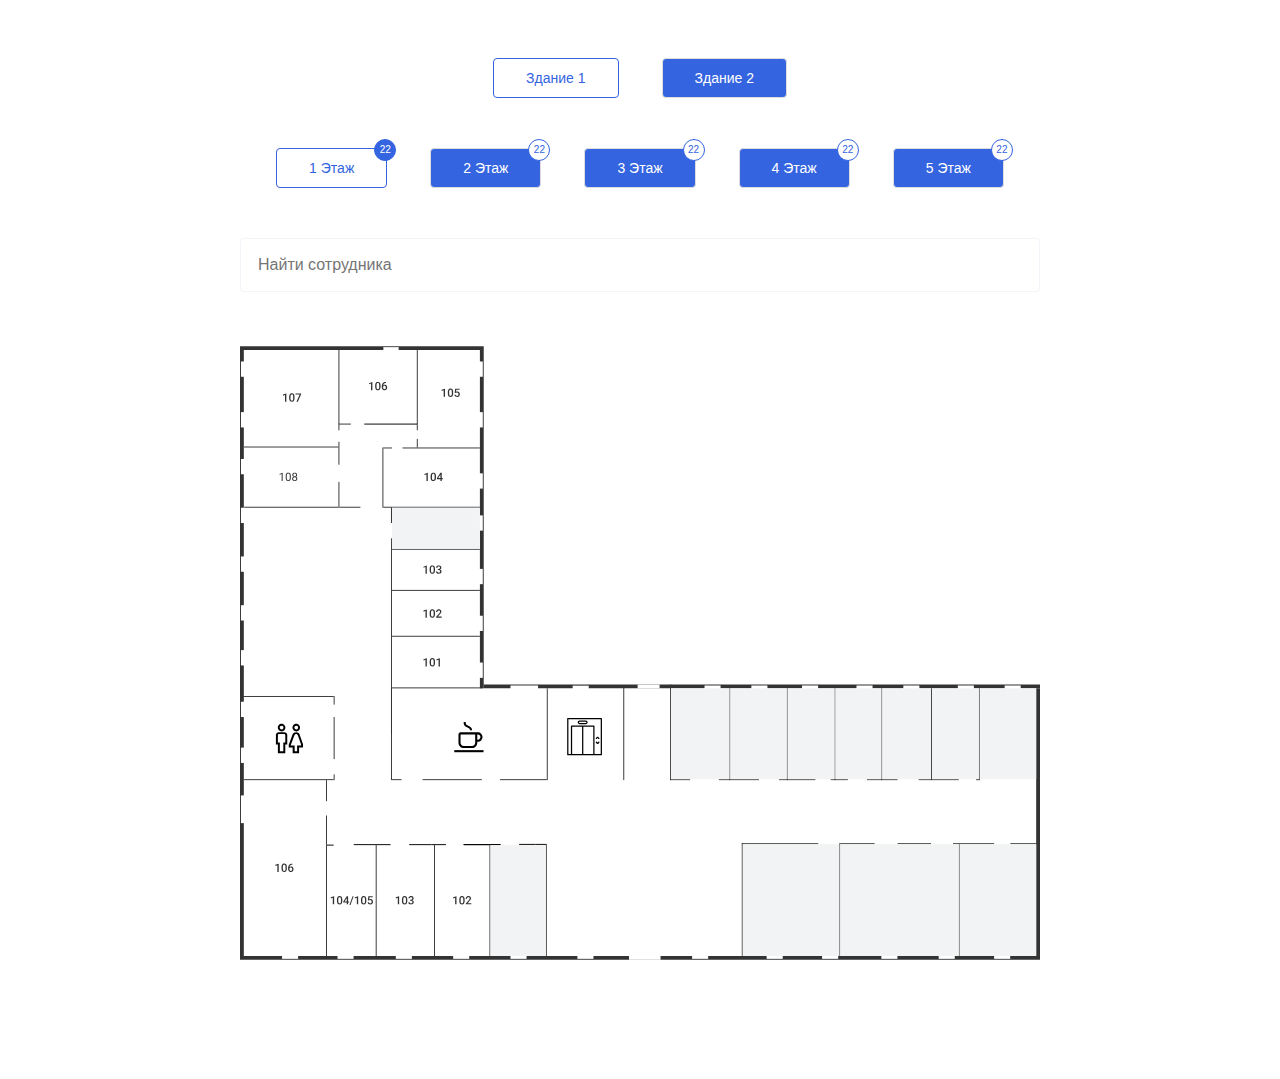
==== commit 14db0128: "add building2" ====
--- a/rooms.html
+++ b/rooms.html
@@ -20,889 +20,1339 @@
     <div class="rooms-main">
 
       <div class="tabs">
+
         <div class="tabs__nav">
-          <button class="tabs__nav-btn  active" type="button" data-tab="#tab_1"><span
-              class="tabs__number active">22</span>1 Этаж</button>
-          <button class="tabs__nav-btn" type="button" data-tab="#tab_2"><span class="tabs__number">22</span>2
-            Этаж</button>
-          <button class="tabs__nav-btn" type="button" data-tab="#tab_3"><span class="tabs__number">22</span>3
-            Этаж</button>
-          <button class="tabs__nav-btn" type="button" data-tab="#tab_4"><span class="tabs__number">22</span>4
-            Этаж</button>
+          <button class="tabs__building-btn  active" type="button" data-tab="#tab__building_1">Здание 1</button>
+          <button class="tabs__building-btn" type="button" data-tab="#tab__building_2">Здание 2</button>
         </div>
 
-        <input class="input-rooms" type="search" placeholder="Найти сотрудника">
-
-        <div class="tabs__content">
-          <div class="tabs__item  active" id="tab_1">
-            <svg class="room-svg" width="837" height="642" viewBox="0 0 837 642" fill="none"
-              xmlns="http://www.w3.org/2000/svg">
-              <rect class="room" x="4" y="4" width="99" height="101" fill="white" />
-              <path
-                d="M48.5 49.4395V58H47.0879V51.1152L44.9961 51.8242V50.6582L48.3301 49.4395H48.5ZM57.0254 53.0195V54.4141C57.0254 55.082 56.959 55.6523 56.8262 56.125C56.6973 56.5938 56.5098 56.9746 56.2637 57.2676C56.0176 57.5605 55.7227 57.7754 55.3789 57.9121C55.0391 58.0488 54.6582 58.1172 54.2363 58.1172C53.9004 58.1172 53.5879 58.0742 53.2988 57.9883C53.0137 57.9023 52.7559 57.7676 52.5254 57.584C52.2949 57.4004 52.0977 57.1641 51.9336 56.875C51.7734 56.582 51.6484 56.2324 51.5586 55.8262C51.4727 55.4199 51.4297 54.9492 51.4297 54.4141V53.0195C51.4297 52.3477 51.4961 51.7812 51.6289 51.3203C51.7617 50.8555 51.9512 50.4785 52.1973 50.1895C52.4434 49.8965 52.7363 49.6836 53.0762 49.5508C53.4199 49.418 53.8027 49.3516 54.2246 49.3516C54.5645 49.3516 54.877 49.3945 55.1621 49.4805C55.4512 49.5625 55.709 49.6934 55.9355 49.873C56.166 50.0527 56.3613 50.2871 56.5215 50.5762C56.6855 50.8613 56.8105 51.207 56.8965 51.6133C56.9824 52.0156 57.0254 52.4844 57.0254 53.0195ZM55.6133 54.6133V52.8086C55.6133 52.4688 55.5938 52.1699 55.5547 51.9121C55.5156 51.6504 55.457 51.4297 55.3789 51.25C55.3047 51.0664 55.2109 50.918 55.0977 50.8047C54.9844 50.6875 54.8555 50.6035 54.7109 50.5527C54.5664 50.498 54.4043 50.4707 54.2246 50.4707C54.0059 50.4707 53.8105 50.5137 53.6387 50.5996C53.4668 50.6816 53.3223 50.8145 53.2051 50.998C53.0879 51.1816 52.998 51.4238 52.9355 51.7246C52.877 52.0215 52.8477 52.3828 52.8477 52.8086V54.6133C52.8477 54.957 52.8672 55.2598 52.9062 55.5215C52.9453 55.7832 53.0039 56.0078 53.082 56.1953C53.1602 56.3789 53.2539 56.5312 53.3633 56.6523C53.4766 56.7695 53.6055 56.8555 53.75 56.9102C53.8984 56.9648 54.0605 56.9922 54.2363 56.9922C54.459 56.9922 54.6562 56.9492 54.8281 56.8633C55 56.7773 55.1445 56.6406 55.2617 56.4531C55.3789 56.2617 55.4668 56.0137 55.5254 55.709C55.584 55.4043 55.6133 55.0391 55.6133 54.6133ZM63.9512 49.4688V50.2422L60.541 58H59.0527L62.457 50.5938H58.0391V49.4688H63.9512Z"
-                fill="#333333" />
-              <rect class="room" x="4" y="106" width="99" height="62" fill="white" />
-              <path
-                d="M44.6388 132.422V141H43.5548V133.775L41.3693 134.572V133.594L44.4689 132.422H44.6388ZM53.1818 136.055V137.355C53.1818 138.055 53.1193 138.645 52.9943 139.125C52.8693 139.605 52.6896 139.992 52.4552 140.285C52.2208 140.578 51.9376 140.791 51.6056 140.924C51.2775 141.053 50.9064 141.117 50.4923 141.117C50.1642 141.117 49.8615 141.076 49.5841 140.994C49.3068 140.912 49.0568 140.781 48.8341 140.602C48.6154 140.418 48.4279 140.18 48.2716 139.887C48.1154 139.594 47.9962 139.238 47.9142 138.82C47.8322 138.402 47.7911 137.914 47.7911 137.355V136.055C47.7911 135.355 47.8536 134.77 47.9786 134.297C48.1075 133.824 48.2892 133.445 48.5236 133.16C48.7579 132.871 49.0392 132.664 49.3673 132.539C49.6993 132.414 50.0704 132.352 50.4806 132.352C50.8126 132.352 51.1173 132.393 51.3947 132.475C51.6759 132.553 51.9259 132.68 52.1447 132.855C52.3634 133.027 52.549 133.258 52.7013 133.547C52.8575 133.832 52.9767 134.182 53.0587 134.596C53.1407 135.01 53.1818 135.496 53.1818 136.055ZM52.0919 137.531V135.873C52.0919 135.49 52.0685 135.154 52.0216 134.865C51.9786 134.572 51.9142 134.322 51.8282 134.115C51.7423 133.908 51.6329 133.74 51.5001 133.611C51.3712 133.482 51.2208 133.389 51.049 133.33C50.881 133.268 50.6915 133.236 50.4806 133.236C50.2228 133.236 49.9943 133.285 49.795 133.383C49.5958 133.477 49.4279 133.627 49.2911 133.834C49.1583 134.041 49.0568 134.312 48.9865 134.648C48.9161 134.984 48.881 135.393 48.881 135.873V137.531C48.881 137.914 48.9025 138.252 48.9454 138.545C48.9923 138.838 49.0607 139.092 49.1505 139.307C49.2404 139.518 49.3497 139.691 49.4786 139.828C49.6075 139.965 49.756 140.066 49.924 140.133C50.0958 140.195 50.2853 140.227 50.4923 140.227C50.7579 140.227 50.9904 140.176 51.1896 140.074C51.3888 139.973 51.5548 139.814 51.6876 139.6C51.8243 139.381 51.9259 139.102 51.9923 138.762C52.0587 138.418 52.0919 138.008 52.0919 137.531ZM59.9552 138.691C59.9552 139.211 59.8341 139.652 59.5919 140.016C59.3536 140.375 59.0294 140.648 58.6193 140.836C58.213 141.023 57.754 141.117 57.2423 141.117C56.7306 141.117 56.2697 141.023 55.8595 140.836C55.4493 140.648 55.1251 140.375 54.8868 140.016C54.6486 139.652 54.5294 139.211 54.5294 138.691C54.5294 138.352 54.5939 138.041 54.7228 137.76C54.8556 137.475 55.0411 137.227 55.2794 137.016C55.5216 136.805 55.8068 136.643 56.1349 136.529C56.4669 136.412 56.8322 136.354 57.2306 136.354C57.754 136.354 58.2208 136.455 58.631 136.658C59.0411 136.857 59.3634 137.133 59.5978 137.484C59.8361 137.836 59.9552 138.238 59.9552 138.691ZM58.8654 138.668C58.8654 138.352 58.797 138.072 58.6603 137.83C58.5236 137.584 58.3322 137.393 58.0861 137.256C57.84 137.119 57.5548 137.051 57.2306 137.051C56.8986 137.051 56.6115 137.119 56.3693 137.256C56.131 137.393 55.9454 137.584 55.8126 137.83C55.6798 138.072 55.6134 138.352 55.6134 138.668C55.6134 138.996 55.6779 139.277 55.8068 139.512C55.9396 139.742 56.1271 139.92 56.3693 140.045C56.6154 140.166 56.9064 140.227 57.2423 140.227C57.5782 140.227 57.8673 140.166 58.1095 140.045C58.3517 139.92 58.5372 139.742 58.6661 139.512C58.799 139.277 58.8654 138.996 58.8654 138.668ZM59.756 134.689C59.756 135.104 59.6466 135.477 59.4279 135.809C59.2091 136.141 58.9103 136.402 58.5314 136.594C58.1525 136.785 57.7228 136.881 57.2423 136.881C56.754 136.881 56.3185 136.785 55.9357 136.594C55.5568 136.402 55.2599 136.141 55.045 135.809C54.8302 135.477 54.7228 135.104 54.7228 134.689C54.7228 134.193 54.8302 133.771 55.045 133.424C55.2638 133.076 55.5626 132.811 55.9415 132.627C56.3204 132.443 56.7521 132.352 57.2365 132.352C57.7247 132.352 58.1583 132.443 58.5372 132.627C58.9161 132.811 59.213 133.076 59.4279 133.424C59.6466 133.771 59.756 134.193 59.756 134.689ZM58.672 134.707C58.672 134.422 58.6115 134.17 58.4904 133.951C58.3693 133.732 58.2013 133.561 57.9865 133.436C57.7716 133.307 57.5216 133.242 57.2365 133.242C56.9513 133.242 56.7013 133.303 56.4865 133.424C56.2755 133.541 56.1095 133.709 55.9884 133.928C55.8712 134.146 55.8126 134.406 55.8126 134.707C55.8126 135 55.8712 135.256 55.9884 135.475C56.1095 135.693 56.2775 135.863 56.4923 135.984C56.7072 136.105 56.9572 136.166 57.2423 136.166C57.5275 136.166 57.7755 136.105 57.9865 135.984C58.2013 135.863 58.3693 135.693 58.4904 135.475C58.6115 135.256 58.672 135 58.672 134.707Z"
-                fill="#333333" />
-              <line x1="4" y1="105.5" x2="103" y2="105.5" stroke="#333333" />
-              <line x1="150" y1="106.5" x2="159" y2="106.5" stroke="#333333" />
-              <line x1="103.5" y1="82" x2="103.5" y2="88" stroke="#333333" />
-              <line x1="185.5" y1="82" x2="185.5" y2="88" stroke="#333333" />
-              <line x1="4" y1="168.5" x2="103" y2="168.5" stroke="#333333" />
-              <line x1="185.5" y1="97" x2="185.5" y2="106" stroke="#333333" />
-              <line x1="159" y1="453.5" x2="169" y2="453.5" stroke="#333333" />
-              <line x1="191" y1="453.5" x2="253" y2="453.5" stroke="#333333" />
-              <line x1="272" y1="453.5" x2="321" y2="453.5" stroke="#333333" />
-              <line x1="450" y1="453.5" x2="471" y2="453.5" stroke="#333333" />
-              <line x1="501" y1="453.5" x2="543" y2="453.5" stroke="#333333" />
-              <line x1="525" y1="520.5" x2="605" y2="520.5" stroke="#333333" />
-              <line x1="628" y1="520.5" x2="664" y2="520.5" stroke="#333333" />
-              <line x1="688" y1="520.5" x2="723" y2="520.5" stroke="#333333" />
-              <line x1="746" y1="520.5" x2="789" y2="520.5" stroke="#333333" />
-              <line x1="806" y1="520.5" x2="835" y2="520.5" stroke="#333333" />
-              <line x1="564" y1="453.5" x2="602" y2="453.5" stroke="#333333" />
-              <line x1="618" y1="453.5" x2="636" y2="453.5" stroke="#333333" />
-              <line x1="656" y1="453.5" x2="688" y2="453.5" stroke="#333333" />
-              <line x1="710" y1="453.5" x2="752" y2="453.5" stroke="#333333" />
-              <line x1="770" y1="453.5" x2="774" y2="453.5" stroke="#333333" />
-              <line x1="321.5" y1="358" x2="321.5" y2="454" stroke="#333333" />
-              <line x1="401.5" y1="357" x2="401.5" y2="454" stroke="#333333" />
-              <line x1="450.5" y1="354" x2="450.5" y2="454" stroke="#333333" />
-              <line x1="512.5" y1="358" x2="512.5" y2="454" stroke="#333333" />
-              <line x1="622.5" y1="358" x2="622.5" y2="454" stroke="#333333" />
-              <line x1="671.5" y1="358" x2="671.5" y2="454" stroke="#333333" />
-              <line x1="723.5" y1="358" x2="723.5" y2="454" stroke="#333333" />
-              <line x1="773.5" y1="358" x2="773.5" y2="454" stroke="#333333" />
-              <line x1="752.5" y1="521" x2="752.5" y2="638.038" stroke="#333333" />
-              <line x1="627.5" y1="520" x2="627.5" y2="638" stroke="#333333" />
-              <line x1="525.5" y1="520" x2="525.5" y2="638" stroke="#333333" />
-              <line x1="572.5" y1="358" x2="572.5" y2="454" stroke="#333333" />
-              <line x1="159" y1="357.5" x2="254" y2="357.5" stroke="#333333" />
-              <line x1="2" y1="4" x2="1.99997" y2="640" stroke="#333333" stroke-width="4" />
-              <line y1="2" x2="255" y2="2" stroke="#333333" stroke-width="4" />
-              <line x1="253" y1="358" x2="253" y2="4" stroke="#333333" stroke-width="4" />
-              <line x1="255" y1="356" x2="837.001" y2="356" stroke="#333333" stroke-width="4" />
-              <line x1="835" y1="638" x2="835" y2="358" stroke="#333333" stroke-width="4" />
-              <line x1="837" y1="640" x2="1.74846e-07" y2="640" stroke="#333333" stroke-width="4" />
-              <path d="M119 521.5H142.5H157.5" stroke="black" />
-              <path d="M177 521.5H200.5H215.5" stroke="black" />
-              <path d="M234 521.5H257.5H272.5" stroke="black" />
-              <path d="M234 521.5H257.5H272.5" stroke="black" />
-              <path d="M291.998 521.25H309.397H320.502" stroke="black" />
-              <path d="M91 522L95.2727 522L98 522" stroke="black" />
-              <line x1="158.5" y1="358" x2="158.5" y2="454" stroke="#333333" />
-              <line x1="90.5" y1="521" x2="90.5" y2="638" stroke="#333333" />
-              <line x1="142.5" y1="521" x2="142.5" y2="638" stroke="#333333" />
-              <line x1="203.5" y1="521" x2="203.5" y2="638" stroke="#333333" />
-              <line x1="261.5" y1="521" x2="261.5" y2="638" stroke="#333333" />
-              <line x1="320.5" y1="521" x2="320.5" y2="638" stroke="#333333" />
-              <line x1="103.5" y1="142" x2="103.5" y2="169" stroke="#333333" />
-              <line x1="103.5" y1="100" x2="103.5" y2="124" stroke="#333333" />
-              <line x1="158.5" y1="169" x2="158.5" y2="185" stroke="#333333" />
-              <line x1="158.5" y1="169" x2="158.5" y2="185" stroke="#333333" />
-              <line x1="98.5" y1="366" x2="98.5" y2="375" stroke="#333333" />
-              <line x1="98.5" y1="448" x2="98.5" y2="454" stroke="#333333" />
-              <line x1="98.5" y1="388" x2="98.5" y2="432" stroke="#333333" />
-              <line x1="90.5" y1="454" x2="90.5" y2="476" stroke="#333333" />
-              <line x1="90.5" y1="491" x2="90.5" y2="521" stroke="#333333" />
-              <line x1="103" y1="81.5" x2="116" y2="81.5" stroke="#333333" />
-              <line x1="104" y1="168.5" x2="126" y2="168.5" stroke="#333333" />
-              <line x1="159" y1="212.5" x2="251" y2="212.5" stroke="#333333" />
-              <line x1="159" y1="255.5" x2="251" y2="255.5" stroke="#333333" />
-              <line x1="159" y1="303.5" x2="251" y2="303.5" stroke="#333333" />
-              <line x1="149.5" y1="169" x2="149.5" y2="106" stroke="#333333" />
-              <line x1="150" y1="168.5" x2="253" y2="168.5" stroke="#333333" />
-              <line x1="4" y1="453.5" x2="98" y2="453.5" stroke="#333333" />
-              <line x1="3" y1="366.5" x2="98" y2="366.5" stroke="#333333" />
-              <line x1="158.5" y1="201" x2="158.5" y2="406" stroke="#333333" />
-              <line x1="103.5" y1="4" x2="103.5" y2="82" stroke="#333333" />
-              <line x1="185.5" y1="4" x2="185.5" y2="82" stroke="#333333" />
-              <line x1="251" y1="106.5" x2="170" y2="106.5" stroke="#333333" />
-              <rect x="1" y="16" width="4" height="16" fill="white" />
-              <rect x="250" y="16" width="4" height="16" fill="white" />
-              <rect x="1" y="69" width="4" height="16" fill="white" />
-              <rect x="1" y="118" width="4" height="16" fill="white" />
-              <rect x="1" y="220" width="4" height="16" fill="white" />
-              <rect x="1" y="169" width="4" height="16" fill="white" />
-              <rect x="1" y="271" width="4" height="16" fill="white" />
-              <rect x="1" y="318" width="4" height="16" fill="white" />
-              <rect x="1" y="372" width="4" height="16" fill="white" />
-              <rect x="1" y="420" width="4" height="16" fill="white" />
-              <rect x="1" y="470" width="4" height="29" fill="white" />
-              <rect x="250" y="69" width="4" height="16" fill="white" />
-              <rect x="250" y="133" width="4" height="16" fill="white" />
-              <rect x="150" y="4" width="3" height="16" transform="rotate(-90 150 4)" fill="white" />
-              <path d="M250 177H254V193H250V177Z" fill="white" />
-              <path d="M250 233H254V249H250V233Z" fill="white" />
-              <path d="M250 282H254V298H250V282Z" fill="white" />
-              <path d="M250 331H254V347H250V331Z" fill="white" />
-              <path d="M283 359L283 355L311.86 355L311.86 359L283 359Z" fill="white" />
-              <path d="M348.038 359.168L348.038 355.168L364.859 355.168L364.859 359.168L348.038 359.168Z"
-                fill="white" />
-              <path d="M486 359L486 355L502.82 355L502.82 359L486 359Z" fill="white" />
-              <path d="M535 359L535 355L551.82 355L551.82 359L535 359Z" fill="white" />
-              <path d="M588 359L588 355L604.82 355L604.82 359L588 359Z" fill="white" />
-              <path d="M645 359L645 355L661.82 355L661.82 359L645 359Z" fill="white" />
-              <path d="M789 641L789 637L805.82 637L805.82 641L789 641Z" fill="white" />
-              <path d="M731 641L731 637L747.82 637L747.82 641L731 641Z" fill="white" />
-              <path d="M671 641L671 637L687.82 637L687.82 641L671 641Z" fill="white" />
-              <path d="M609 641L609 637L625.82 637L625.82 641L609 641Z" fill="white" />
-              <path d="M551 641L551 637L567.82 637L567.82 641L551 641Z" fill="white" />
-              <path d="M473 641L473 637L489.82 637L489.82 641L473 641Z" fill="white" />
-              <path d="M353 641L353 637L369.82 637L369.82 641L353 641Z" fill="white" />
-              <path d="M283 641L283 637L299.82 637L299.82 641L283 641Z" fill="white" />
-              <path d="M223 641L223 637L239.82 637L239.82 641L223 641Z" fill="white" />
-              <path d="M163 641L163 637L179.82 637L179.82 641L163 641Z" fill="white" />
-              <path d="M102 641L102 637L118.82 637L118.82 641L102 641Z" fill="white" />
-              <path d="M44 641L44 637L60.8202 637L60.8202 641L44 641Z" fill="white" />
-              <path d="M407 642L407 638L440 638L440 642L407 642Z" fill="white" />
-              <path d="M694 359L694 355L710.82 355L710.82 359L694 359Z" fill="white" />
-              <path d="M751 359L751 355L767.82 355L767.82 359L751 359Z" fill="white" />
-              <path d="M800 359L800 355L816.82 355L816.82 359L800 359Z" fill="white" />
-              <rect class="room" x="186" y="4" width="66" height="102" fill="white" />
-              <rect class="room" x="4" y="454" width="86" height="184" fill="white" />
-              <rect class="room" x="91" y="522" width="51" height="116" fill="white" />
-              <rect class="room" x="143" y="522" width="60" height="116" fill="white" />
-              <rect class="room" x="204" y="522" width="57" height="116" fill="white" />
-              <rect x="262" y="522" width="58" height="116" fill="#F1F3F4" />
-              <rect x="451" y="358" width="61" height="95" fill="#F1F3F4" />
-              <rect x="513" y="358" width="59" height="95" fill="#F1F3F4" />
-              <rect x="573" y="358" width="49" height="95" fill="#F1F3F4" />
-              <rect x="159" y="169" width="92" height="43" fill="#F1F3F4" />
-              <rect x="623" y="358" width="48" height="95" fill="#F1F3F4" />
-              <rect x="672" y="358" width="51" height="95" fill="#F1F3F4" />
-              <rect x="724" y="358" width="49" height="95" fill="#F1F3F4" />
-              <rect x="774" y="358" width="59" height="95" fill="#F1F3F4" />
-              <rect x="753" y="521" width="80" height="117" fill="#F1F3F4" />
-              <rect x="628" y="521" width="124" height="117" fill="#F1F3F4" />
-              <rect x="526" y="521" width="101" height="117" fill="#F1F3F4" />
-              <rect class="room" x="159" y="304" width="92" height="53" fill="white" />
-              <rect class="room" x="159" y="256" width="92" height="47" fill="white" />
-              <rect class="room" x="159" y="213" width="92" height="42" fill="white" />
-              <path d="M416 358L416 354L439 354L439 358L416 358Z" fill="white" />
-              <rect class="room" x="104" y="4" width="81" height="77" fill="white" />
-              <rect class="room" x="150" y="107" width="101" height="61" fill="white" />
-              <path
-                d="M214.5 44.4395V53H213.088V46.1152L210.996 46.8242V45.6582L214.33 44.4395H214.5ZM223.025 48.0195V49.4141C223.025 50.082 222.959 50.6523 222.826 51.125C222.697 51.5938 222.51 51.9746 222.264 52.2676C222.018 52.5605 221.723 52.7754 221.379 52.9121C221.039 53.0488 220.658 53.1172 220.236 53.1172C219.9 53.1172 219.588 53.0742 219.299 52.9883C219.014 52.9023 218.756 52.7676 218.525 52.584C218.295 52.4004 218.098 52.1641 217.934 51.875C217.773 51.582 217.648 51.2324 217.559 50.8262C217.473 50.4199 217.43 49.9492 217.43 49.4141V48.0195C217.43 47.3477 217.496 46.7812 217.629 46.3203C217.762 45.8555 217.951 45.4785 218.197 45.1895C218.443 44.8965 218.736 44.6836 219.076 44.5508C219.42 44.418 219.803 44.3516 220.225 44.3516C220.564 44.3516 220.877 44.3945 221.162 44.4805C221.451 44.5625 221.709 44.6934 221.936 44.873C222.166 45.0527 222.361 45.2871 222.521 45.5762C222.686 45.8613 222.811 46.207 222.896 46.6133C222.982 47.0156 223.025 47.4844 223.025 48.0195ZM221.613 49.6133V47.8086C221.613 47.4688 221.594 47.1699 221.555 46.9121C221.516 46.6504 221.457 46.4297 221.379 46.25C221.305 46.0664 221.211 45.918 221.098 45.8047C220.984 45.6875 220.855 45.6035 220.711 45.5527C220.566 45.498 220.404 45.4707 220.225 45.4707C220.006 45.4707 219.811 45.5137 219.639 45.5996C219.467 45.6816 219.322 45.8145 219.205 45.998C219.088 46.1816 218.998 46.4238 218.936 46.7246C218.877 47.0215 218.848 47.3828 218.848 47.8086V49.6133C218.848 49.957 218.867 50.2598 218.906 50.5215C218.945 50.7832 219.004 51.0078 219.082 51.1953C219.16 51.3789 219.254 51.5312 219.363 51.6523C219.477 51.7695 219.605 51.8555 219.75 51.9102C219.898 51.9648 220.061 51.9922 220.236 51.9922C220.459 51.9922 220.656 51.9492 220.828 51.8633C221 51.7773 221.145 51.6406 221.262 51.4531C221.379 51.2617 221.467 51.0137 221.525 50.709C221.584 50.4043 221.613 50.0391 221.613 49.6133ZM225.768 49.0332L224.643 48.7578L225.105 44.4688H229.705V45.6641H226.277L226.043 47.7559C226.176 47.6777 226.359 47.6016 226.594 47.5273C226.828 47.4492 227.096 47.4102 227.396 47.4102C227.799 47.4102 228.158 47.4766 228.475 47.6094C228.795 47.7383 229.066 47.9277 229.289 48.1777C229.512 48.4238 229.682 48.7246 229.799 49.0801C229.916 49.4316 229.975 49.8281 229.975 50.2695C229.975 50.6641 229.916 51.0332 229.799 51.377C229.686 51.7207 229.514 52.0234 229.283 52.2852C229.053 52.5469 228.762 52.752 228.41 52.9004C228.062 53.0449 227.65 53.1172 227.174 53.1172C226.818 53.1172 226.477 53.0664 226.148 52.9648C225.824 52.8594 225.533 52.7051 225.275 52.502C225.018 52.2949 224.811 52.041 224.654 51.7402C224.498 51.4355 224.408 51.0859 224.385 50.6914H225.768C225.803 50.9688 225.879 51.2051 225.996 51.4004C226.117 51.5918 226.277 51.7383 226.477 51.8398C226.676 51.9414 226.906 51.9922 227.168 51.9922C227.406 51.9922 227.611 51.9512 227.783 51.8691C227.955 51.7832 228.098 51.6621 228.211 51.5059C228.328 51.3457 228.414 51.1582 228.469 50.9434C228.527 50.7285 228.557 50.4902 228.557 50.2285C228.557 49.9785 228.523 49.75 228.457 49.543C228.395 49.3359 228.299 49.1562 228.17 49.0039C228.045 48.8516 227.887 48.7344 227.695 48.6523C227.504 48.5664 227.283 48.5234 227.033 48.5234C226.697 48.5234 226.439 48.5723 226.26 48.6699C226.084 48.7676 225.92 48.8887 225.768 49.0332Z"
-                fill="#333333" />
-              <path
-                d="M196.5 132.439V141H195.088V134.115L192.996 134.824V133.658L196.33 132.439H196.5ZM205.025 136.02V137.414C205.025 138.082 204.959 138.652 204.826 139.125C204.697 139.594 204.51 139.975 204.264 140.268C204.018 140.561 203.723 140.775 203.379 140.912C203.039 141.049 202.658 141.117 202.236 141.117C201.9 141.117 201.588 141.074 201.299 140.988C201.014 140.902 200.756 140.768 200.525 140.584C200.295 140.4 200.098 140.164 199.934 139.875C199.773 139.582 199.648 139.232 199.559 138.826C199.473 138.42 199.43 137.949 199.43 137.414V136.02C199.43 135.348 199.496 134.781 199.629 134.32C199.762 133.855 199.951 133.479 200.197 133.189C200.443 132.896 200.736 132.684 201.076 132.551C201.42 132.418 201.803 132.352 202.225 132.352C202.564 132.352 202.877 132.395 203.162 132.48C203.451 132.562 203.709 132.693 203.936 132.873C204.166 133.053 204.361 133.287 204.521 133.576C204.686 133.861 204.811 134.207 204.896 134.613C204.982 135.016 205.025 135.484 205.025 136.02ZM203.613 137.613V135.809C203.613 135.469 203.594 135.17 203.555 134.912C203.516 134.65 203.457 134.43 203.379 134.25C203.305 134.066 203.211 133.918 203.098 133.805C202.984 133.688 202.855 133.604 202.711 133.553C202.566 133.498 202.404 133.471 202.225 133.471C202.006 133.471 201.811 133.514 201.639 133.6C201.467 133.682 201.322 133.814 201.205 133.998C201.088 134.182 200.998 134.424 200.936 134.725C200.877 135.021 200.848 135.383 200.848 135.809V137.613C200.848 137.957 200.867 138.26 200.906 138.521C200.945 138.783 201.004 139.008 201.082 139.195C201.16 139.379 201.254 139.531 201.363 139.652C201.477 139.77 201.605 139.855 201.75 139.91C201.898 139.965 202.061 139.992 202.236 139.992C202.459 139.992 202.656 139.949 202.828 139.863C203 139.777 203.145 139.641 203.262 139.453C203.379 139.262 203.467 139.014 203.525 138.709C203.584 138.404 203.613 138.039 203.613 137.613ZM212.162 137.959V139.084H206.01L205.963 138.234L209.643 132.469H210.773L209.549 134.566L207.434 137.959H212.162ZM211.096 132.469V141H209.684V132.469H211.096Z"
-                fill="#333333" />
-              <path
-                d="M195.5 229.439V238H194.088V231.115L191.996 231.824V230.658L195.33 229.439H195.5ZM204.025 233.02V234.414C204.025 235.082 203.959 235.652 203.826 236.125C203.697 236.594 203.51 236.975 203.264 237.268C203.018 237.561 202.723 237.775 202.379 237.912C202.039 238.049 201.658 238.117 201.236 238.117C200.9 238.117 200.588 238.074 200.299 237.988C200.014 237.902 199.756 237.768 199.525 237.584C199.295 237.4 199.098 237.164 198.934 236.875C198.773 236.582 198.648 236.232 198.559 235.826C198.473 235.42 198.43 234.949 198.43 234.414V233.02C198.43 232.348 198.496 231.781 198.629 231.32C198.762 230.855 198.951 230.479 199.197 230.189C199.443 229.896 199.736 229.684 200.076 229.551C200.42 229.418 200.803 229.352 201.225 229.352C201.564 229.352 201.877 229.395 202.162 229.48C202.451 229.562 202.709 229.693 202.936 229.873C203.166 230.053 203.361 230.287 203.521 230.576C203.686 230.861 203.811 231.207 203.896 231.613C203.982 232.016 204.025 232.484 204.025 233.02ZM202.613 234.613V232.809C202.613 232.469 202.594 232.17 202.555 231.912C202.516 231.65 202.457 231.43 202.379 231.25C202.305 231.066 202.211 230.918 202.098 230.805C201.984 230.688 201.855 230.604 201.711 230.553C201.566 230.498 201.404 230.471 201.225 230.471C201.006 230.471 200.811 230.514 200.639 230.6C200.467 230.682 200.322 230.814 200.205 230.998C200.088 231.182 199.998 231.424 199.936 231.725C199.877 232.021 199.848 232.383 199.848 232.809V234.613C199.848 234.957 199.867 235.26 199.906 235.521C199.945 235.783 200.004 236.008 200.082 236.195C200.16 236.379 200.254 236.531 200.363 236.652C200.477 236.77 200.605 236.855 200.75 236.91C200.898 236.965 201.061 236.992 201.236 236.992C201.459 236.992 201.656 236.949 201.828 236.863C202 236.777 202.145 236.641 202.262 236.453C202.379 236.262 202.467 236.014 202.525 235.709C202.584 235.404 202.613 235.039 202.613 234.613ZM206.943 233.096H207.787C208.115 233.096 208.387 233.039 208.602 232.926C208.82 232.812 208.982 232.656 209.088 232.457C209.193 232.258 209.246 232.029 209.246 231.771C209.246 231.502 209.197 231.271 209.1 231.08C209.006 230.885 208.861 230.734 208.666 230.629C208.475 230.523 208.23 230.471 207.934 230.471C207.684 230.471 207.457 230.521 207.254 230.623C207.055 230.721 206.896 230.861 206.779 231.045C206.662 231.225 206.604 231.439 206.604 231.689H205.186C205.186 231.236 205.305 230.834 205.543 230.482C205.781 230.131 206.105 229.855 206.516 229.656C206.93 229.453 207.395 229.352 207.91 229.352C208.461 229.352 208.941 229.443 209.352 229.627C209.766 229.807 210.088 230.076 210.318 230.436C210.549 230.795 210.664 231.24 210.664 231.771C210.664 232.014 210.607 232.26 210.494 232.51C210.381 232.76 210.213 232.988 209.99 233.195C209.768 233.398 209.49 233.564 209.158 233.693C208.826 233.818 208.441 233.881 208.004 233.881H206.943V233.096ZM206.943 234.197V233.424H208.004C208.504 233.424 208.93 233.482 209.281 233.6C209.637 233.717 209.926 233.879 210.148 234.086C210.371 234.289 210.533 234.521 210.635 234.783C210.74 235.045 210.793 235.322 210.793 235.615C210.793 236.014 210.721 236.369 210.576 236.682C210.436 236.99 210.234 237.252 209.973 237.467C209.711 237.682 209.404 237.844 209.053 237.953C208.705 238.062 208.326 238.117 207.916 238.117C207.549 238.117 207.197 238.066 206.861 237.965C206.525 237.863 206.225 237.713 205.959 237.514C205.693 237.311 205.482 237.059 205.326 236.758C205.174 236.453 205.098 236.102 205.098 235.703H206.51C206.51 235.957 206.568 236.182 206.686 236.377C206.807 236.568 206.975 236.719 207.189 236.828C207.408 236.938 207.658 236.992 207.939 236.992C208.236 236.992 208.492 236.939 208.707 236.834C208.922 236.729 209.086 236.572 209.199 236.365C209.316 236.158 209.375 235.908 209.375 235.615C209.375 235.283 209.311 235.014 209.182 234.807C209.053 234.6 208.869 234.447 208.631 234.35C208.393 234.248 208.111 234.197 207.787 234.197H206.943Z"
-                fill="#333333" />
-              <path
-                d="M195.5 275.439V284H194.088V277.115L191.996 277.824V276.658L195.33 275.439H195.5ZM204.025 279.02V280.414C204.025 281.082 203.959 281.652 203.826 282.125C203.697 282.594 203.51 282.975 203.264 283.268C203.018 283.561 202.723 283.775 202.379 283.912C202.039 284.049 201.658 284.117 201.236 284.117C200.9 284.117 200.588 284.074 200.299 283.988C200.014 283.902 199.756 283.768 199.525 283.584C199.295 283.4 199.098 283.164 198.934 282.875C198.773 282.582 198.648 282.232 198.559 281.826C198.473 281.42 198.43 280.949 198.43 280.414V279.02C198.43 278.348 198.496 277.781 198.629 277.32C198.762 276.855 198.951 276.479 199.197 276.189C199.443 275.896 199.736 275.684 200.076 275.551C200.42 275.418 200.803 275.352 201.225 275.352C201.564 275.352 201.877 275.395 202.162 275.48C202.451 275.562 202.709 275.693 202.936 275.873C203.166 276.053 203.361 276.287 203.521 276.576C203.686 276.861 203.811 277.207 203.896 277.613C203.982 278.016 204.025 278.484 204.025 279.02ZM202.613 280.613V278.809C202.613 278.469 202.594 278.17 202.555 277.912C202.516 277.65 202.457 277.43 202.379 277.25C202.305 277.066 202.211 276.918 202.098 276.805C201.984 276.688 201.855 276.604 201.711 276.553C201.566 276.498 201.404 276.471 201.225 276.471C201.006 276.471 200.811 276.514 200.639 276.6C200.467 276.682 200.322 276.814 200.205 276.998C200.088 277.182 199.998 277.424 199.936 277.725C199.877 278.021 199.848 278.383 199.848 278.809V280.613C199.848 280.957 199.867 281.26 199.906 281.521C199.945 281.783 200.004 282.008 200.082 282.195C200.16 282.379 200.254 282.531 200.363 282.652C200.477 282.77 200.605 282.855 200.75 282.91C200.898 282.965 201.061 282.992 201.236 282.992C201.459 282.992 201.656 282.949 201.828 282.863C202 282.777 202.145 282.641 202.262 282.453C202.379 282.262 202.467 282.014 202.525 281.709C202.584 281.404 202.613 281.039 202.613 280.613ZM211.004 282.875V284H205.285V283.033L208.062 280.004C208.367 279.66 208.607 279.363 208.783 279.113C208.959 278.863 209.082 278.639 209.152 278.439C209.227 278.236 209.264 278.039 209.264 277.848C209.264 277.578 209.213 277.342 209.111 277.139C209.014 276.932 208.869 276.77 208.678 276.652C208.486 276.531 208.254 276.471 207.98 276.471C207.664 276.471 207.398 276.539 207.184 276.676C206.969 276.812 206.807 277.002 206.697 277.244C206.588 277.482 206.533 277.756 206.533 278.064H205.121C205.121 277.568 205.234 277.115 205.461 276.705C205.688 276.291 206.016 275.963 206.445 275.721C206.875 275.475 207.393 275.352 207.998 275.352C208.568 275.352 209.053 275.447 209.451 275.639C209.85 275.83 210.152 276.102 210.359 276.453C210.57 276.805 210.676 277.221 210.676 277.701C210.676 277.967 210.633 278.23 210.547 278.492C210.461 278.754 210.338 279.016 210.178 279.277C210.021 279.535 209.836 279.795 209.621 280.057C209.406 280.314 209.17 280.576 208.912 280.842L207.066 282.875H211.004Z"
-                fill="#333333" />
-              <path
-                d="M195.5 326.439V335H194.088V328.115L191.996 328.824V327.658L195.33 326.439H195.5ZM204.025 330.02V331.414C204.025 332.082 203.959 332.652 203.826 333.125C203.697 333.594 203.51 333.975 203.264 334.268C203.018 334.561 202.723 334.775 202.379 334.912C202.039 335.049 201.658 335.117 201.236 335.117C200.9 335.117 200.588 335.074 200.299 334.988C200.014 334.902 199.756 334.768 199.525 334.584C199.295 334.4 199.098 334.164 198.934 333.875C198.773 333.582 198.648 333.232 198.559 332.826C198.473 332.42 198.43 331.949 198.43 331.414V330.02C198.43 329.348 198.496 328.781 198.629 328.32C198.762 327.855 198.951 327.479 199.197 327.189C199.443 326.896 199.736 326.684 200.076 326.551C200.42 326.418 200.803 326.352 201.225 326.352C201.564 326.352 201.877 326.395 202.162 326.48C202.451 326.562 202.709 326.693 202.936 326.873C203.166 327.053 203.361 327.287 203.521 327.576C203.686 327.861 203.811 328.207 203.896 328.613C203.982 329.016 204.025 329.484 204.025 330.02ZM202.613 331.613V329.809C202.613 329.469 202.594 329.17 202.555 328.912C202.516 328.65 202.457 328.43 202.379 328.25C202.305 328.066 202.211 327.918 202.098 327.805C201.984 327.688 201.855 327.604 201.711 327.553C201.566 327.498 201.404 327.471 201.225 327.471C201.006 327.471 200.811 327.514 200.639 327.6C200.467 327.682 200.322 327.814 200.205 327.998C200.088 328.182 199.998 328.424 199.936 328.725C199.877 329.021 199.848 329.383 199.848 329.809V331.613C199.848 331.957 199.867 332.26 199.906 332.521C199.945 332.783 200.004 333.008 200.082 333.195C200.16 333.379 200.254 333.531 200.363 333.652C200.477 333.77 200.605 333.855 200.75 333.91C200.898 333.965 201.061 333.992 201.236 333.992C201.459 333.992 201.656 333.949 201.828 333.863C202 333.777 202.145 333.641 202.262 333.453C202.379 333.262 202.467 333.014 202.525 332.709C202.584 332.404 202.613 332.039 202.613 331.613ZM209.141 326.439V335H207.729V328.115L205.637 328.824V327.658L208.971 326.439H209.141Z"
-                fill="#333333" />
-              <path
-                d="M40.5 541.439V550H39.0879V543.115L36.9961 543.824V542.658L40.3301 541.439H40.5ZM49.0254 545.02V546.414C49.0254 547.082 48.959 547.652 48.8262 548.125C48.6973 548.594 48.5098 548.975 48.2637 549.268C48.0176 549.561 47.7227 549.775 47.3789 549.912C47.0391 550.049 46.6582 550.117 46.2363 550.117C45.9004 550.117 45.5879 550.074 45.2988 549.988C45.0137 549.902 44.7559 549.768 44.5254 549.584C44.2949 549.4 44.0977 549.164 43.9336 548.875C43.7734 548.582 43.6484 548.232 43.5586 547.826C43.4727 547.42 43.4297 546.949 43.4297 546.414V545.02C43.4297 544.348 43.4961 543.781 43.6289 543.32C43.7617 542.855 43.9512 542.479 44.1973 542.189C44.4434 541.896 44.7363 541.684 45.0762 541.551C45.4199 541.418 45.8027 541.352 46.2246 541.352C46.5645 541.352 46.877 541.395 47.1621 541.48C47.4512 541.562 47.709 541.693 47.9355 541.873C48.166 542.053 48.3613 542.287 48.5215 542.576C48.6855 542.861 48.8105 543.207 48.8965 543.613C48.9824 544.016 49.0254 544.484 49.0254 545.02ZM47.6133 546.613V544.809C47.6133 544.469 47.5938 544.17 47.5547 543.912C47.5156 543.65 47.457 543.43 47.3789 543.25C47.3047 543.066 47.2109 542.918 47.0977 542.805C46.9844 542.688 46.8555 542.604 46.7109 542.553C46.5664 542.498 46.4043 542.471 46.2246 542.471C46.0059 542.471 45.8105 542.514 45.6387 542.6C45.4668 542.682 45.3223 542.814 45.2051 542.998C45.0879 543.182 44.998 543.424 44.9355 543.725C44.877 544.021 44.8477 544.383 44.8477 544.809V546.613C44.8477 546.957 44.8672 547.26 44.9062 547.521C44.9453 547.783 45.0039 548.008 45.082 548.195C45.1602 548.379 45.2539 548.531 45.3633 548.652C45.4766 548.77 45.6055 548.855 45.75 548.91C45.8984 548.965 46.0605 548.992 46.2363 548.992C46.459 548.992 46.6562 548.949 46.8281 548.863C47 548.777 47.1445 548.641 47.2617 548.453C47.3789 548.262 47.4668 548.014 47.5254 547.709C47.584 547.404 47.6133 547.039 47.6133 546.613ZM54.5508 541.416H54.7266V542.57H54.627C54.123 542.57 53.6875 542.648 53.3203 542.805C52.957 542.961 52.6582 543.176 52.4238 543.449C52.1895 543.723 52.0137 544.043 51.8965 544.41C51.7832 544.773 51.7266 545.16 51.7266 545.57V546.912C51.7266 547.252 51.7637 547.553 51.8379 547.814C51.9121 548.072 52.0156 548.289 52.1484 548.465C52.2852 548.637 52.4414 548.768 52.6172 548.857C52.793 548.947 52.9824 548.992 53.1855 548.992C53.3965 548.992 53.5879 548.949 53.7598 548.863C53.9316 548.773 54.0781 548.65 54.1992 548.494C54.3203 548.338 54.4121 548.152 54.4746 547.938C54.5371 547.723 54.5684 547.488 54.5684 547.234C54.5684 546.992 54.5371 546.766 54.4746 546.555C54.416 546.34 54.3281 546.152 54.2109 545.992C54.0938 545.828 53.9473 545.701 53.7715 545.611C53.5996 545.518 53.4004 545.471 53.1738 545.471C52.8926 545.471 52.6367 545.537 52.4062 545.67C52.1797 545.803 51.9961 545.977 51.8555 546.191C51.7188 546.402 51.6445 546.627 51.6328 546.865L51.0938 546.689C51.125 546.326 51.2051 546 51.334 545.711C51.4668 545.422 51.6406 545.176 51.8555 544.973C52.0703 544.77 52.3184 544.615 52.5996 544.51C52.8848 544.4 53.1973 544.346 53.5371 544.346C53.9512 544.346 54.3105 544.424 54.6152 544.58C54.9199 544.736 55.1719 544.949 55.3711 545.219C55.5742 545.484 55.7246 545.789 55.8223 546.133C55.9238 546.473 55.9746 546.828 55.9746 547.199C55.9746 547.609 55.9121 547.992 55.7871 548.348C55.6621 548.699 55.4785 549.008 55.2363 549.273C54.998 549.539 54.707 549.746 54.3633 549.895C54.0234 550.043 53.6367 550.117 53.2031 550.117C52.7461 550.117 52.3379 550.029 51.9785 549.854C51.623 549.678 51.3203 549.436 51.0703 549.127C50.8242 548.818 50.6367 548.463 50.5078 548.061C50.3789 547.658 50.3145 547.232 50.3145 546.783V546.197C50.3145 545.549 50.3965 544.938 50.5605 544.363C50.7246 543.785 50.9766 543.275 51.3164 542.834C51.6602 542.393 52.0996 542.047 52.6348 541.797C53.1699 541.543 53.8086 541.416 54.5508 541.416Z"
-                fill="#333333" />
-              <path
-                d="M98.5 575.439V584H97.0879V577.115L94.9961 577.824V576.658L98.3301 575.439H98.5ZM107.025 579.02V580.414C107.025 581.082 106.959 581.652 106.826 582.125C106.697 582.594 106.51 582.975 106.264 583.268C106.018 583.561 105.723 583.775 105.379 583.912C105.039 584.049 104.658 584.117 104.236 584.117C103.9 584.117 103.588 584.074 103.299 583.988C103.014 583.902 102.756 583.768 102.525 583.584C102.295 583.4 102.098 583.164 101.934 582.875C101.773 582.582 101.648 582.232 101.559 581.826C101.473 581.42 101.43 580.949 101.43 580.414V579.02C101.43 578.348 101.496 577.781 101.629 577.32C101.762 576.855 101.951 576.479 102.197 576.189C102.443 575.896 102.736 575.684 103.076 575.551C103.42 575.418 103.803 575.352 104.225 575.352C104.564 575.352 104.877 575.395 105.162 575.48C105.451 575.562 105.709 575.693 105.936 575.873C106.166 576.053 106.361 576.287 106.521 576.576C106.686 576.861 106.811 577.207 106.896 577.613C106.982 578.016 107.025 578.484 107.025 579.02ZM105.613 580.613V578.809C105.613 578.469 105.594 578.17 105.555 577.912C105.516 577.65 105.457 577.43 105.379 577.25C105.305 577.066 105.211 576.918 105.098 576.805C104.984 576.688 104.855 576.604 104.711 576.553C104.566 576.498 104.404 576.471 104.225 576.471C104.006 576.471 103.811 576.514 103.639 576.6C103.467 576.682 103.322 576.814 103.205 576.998C103.088 577.182 102.998 577.424 102.936 577.725C102.877 578.021 102.848 578.383 102.848 578.809V580.613C102.848 580.957 102.867 581.26 102.906 581.521C102.945 581.783 103.004 582.008 103.082 582.195C103.16 582.379 103.254 582.531 103.363 582.652C103.477 582.77 103.605 582.855 103.75 582.91C103.898 582.965 104.061 582.992 104.236 582.992C104.459 582.992 104.656 582.949 104.828 582.863C105 582.777 105.145 582.641 105.262 582.453C105.379 582.262 105.467 582.014 105.525 581.709C105.584 581.404 105.613 581.039 105.613 580.613ZM114.162 580.959V582.084H108.01L107.963 581.234L111.643 575.469H112.773L111.549 577.566L109.434 580.959H114.162ZM113.096 575.469V584H111.684V575.469H113.096ZM118.896 575.469L115.574 584.732H114.467L117.795 575.469H118.896ZM123.648 575.439V584H122.236V577.115L120.145 577.824V576.658L123.479 575.439H123.648ZM132.174 579.02V580.414C132.174 581.082 132.107 581.652 131.975 582.125C131.846 582.594 131.658 582.975 131.412 583.268C131.166 583.561 130.871 583.775 130.527 583.912C130.188 584.049 129.807 584.117 129.385 584.117C129.049 584.117 128.736 584.074 128.447 583.988C128.162 583.902 127.904 583.768 127.674 583.584C127.443 583.4 127.246 583.164 127.082 582.875C126.922 582.582 126.797 582.232 126.707 581.826C126.621 581.42 126.578 580.949 126.578 580.414V579.02C126.578 578.348 126.645 577.781 126.777 577.32C126.91 576.855 127.1 576.479 127.346 576.189C127.592 575.896 127.885 575.684 128.225 575.551C128.568 575.418 128.951 575.352 129.373 575.352C129.713 575.352 130.025 575.395 130.311 575.48C130.6 575.562 130.857 575.693 131.084 575.873C131.314 576.053 131.51 576.287 131.67 576.576C131.834 576.861 131.959 577.207 132.045 577.613C132.131 578.016 132.174 578.484 132.174 579.02ZM130.762 580.613V578.809C130.762 578.469 130.742 578.17 130.703 577.912C130.664 577.65 130.605 577.43 130.527 577.25C130.453 577.066 130.359 576.918 130.246 576.805C130.133 576.688 130.004 576.604 129.859 576.553C129.715 576.498 129.553 576.471 129.373 576.471C129.154 576.471 128.959 576.514 128.787 576.6C128.615 576.682 128.471 576.814 128.354 576.998C128.236 577.182 128.146 577.424 128.084 577.725C128.025 578.021 127.996 578.383 127.996 578.809V580.613C127.996 580.957 128.016 581.26 128.055 581.521C128.094 581.783 128.152 582.008 128.23 582.195C128.309 582.379 128.402 582.531 128.512 582.652C128.625 582.77 128.754 582.855 128.898 582.91C129.047 582.965 129.209 582.992 129.385 582.992C129.607 582.992 129.805 582.949 129.977 582.863C130.148 582.777 130.293 582.641 130.41 582.453C130.527 582.262 130.615 582.014 130.674 581.709C130.732 581.404 130.762 581.039 130.762 580.613ZM134.916 580.033L133.791 579.758L134.254 575.469H138.854V576.664H135.426L135.191 578.756C135.324 578.678 135.508 578.602 135.742 578.527C135.977 578.449 136.244 578.41 136.545 578.41C136.947 578.41 137.307 578.477 137.623 578.609C137.943 578.738 138.215 578.928 138.438 579.178C138.66 579.424 138.83 579.725 138.947 580.08C139.064 580.432 139.123 580.828 139.123 581.27C139.123 581.664 139.064 582.033 138.947 582.377C138.834 582.721 138.662 583.023 138.432 583.285C138.201 583.547 137.91 583.752 137.559 583.9C137.211 584.045 136.799 584.117 136.322 584.117C135.967 584.117 135.625 584.066 135.297 583.965C134.973 583.859 134.682 583.705 134.424 583.502C134.166 583.295 133.959 583.041 133.803 582.74C133.646 582.436 133.557 582.086 133.533 581.691H134.916C134.951 581.969 135.027 582.205 135.145 582.4C135.266 582.592 135.426 582.738 135.625 582.84C135.824 582.941 136.055 582.992 136.316 582.992C136.555 582.992 136.76 582.951 136.932 582.869C137.104 582.783 137.246 582.662 137.359 582.506C137.477 582.346 137.562 582.158 137.617 581.943C137.676 581.729 137.705 581.49 137.705 581.229C137.705 580.979 137.672 580.75 137.605 580.543C137.543 580.336 137.447 580.156 137.318 580.004C137.193 579.852 137.035 579.734 136.844 579.652C136.652 579.566 136.432 579.523 136.182 579.523C135.846 579.523 135.588 579.572 135.408 579.67C135.232 579.768 135.068 579.889 134.916 580.033Z"
-                fill="#333333" />
-              <path
-                d="M166.5 575.439V584H165.088V577.115L162.996 577.824V576.658L166.33 575.439H166.5ZM175.025 579.02V580.414C175.025 581.082 174.959 581.652 174.826 582.125C174.697 582.594 174.51 582.975 174.264 583.268C174.018 583.561 173.723 583.775 173.379 583.912C173.039 584.049 172.658 584.117 172.236 584.117C171.9 584.117 171.588 584.074 171.299 583.988C171.014 583.902 170.756 583.768 170.525 583.584C170.295 583.4 170.098 583.164 169.934 582.875C169.773 582.582 169.648 582.232 169.559 581.826C169.473 581.42 169.43 580.949 169.43 580.414V579.02C169.43 578.348 169.496 577.781 169.629 577.32C169.762 576.855 169.951 576.479 170.197 576.189C170.443 575.896 170.736 575.684 171.076 575.551C171.42 575.418 171.803 575.352 172.225 575.352C172.564 575.352 172.877 575.395 173.162 575.48C173.451 575.562 173.709 575.693 173.936 575.873C174.166 576.053 174.361 576.287 174.521 576.576C174.686 576.861 174.811 577.207 174.896 577.613C174.982 578.016 175.025 578.484 175.025 579.02ZM173.613 580.613V578.809C173.613 578.469 173.594 578.17 173.555 577.912C173.516 577.65 173.457 577.43 173.379 577.25C173.305 577.066 173.211 576.918 173.098 576.805C172.984 576.688 172.855 576.604 172.711 576.553C172.566 576.498 172.404 576.471 172.225 576.471C172.006 576.471 171.811 576.514 171.639 576.6C171.467 576.682 171.322 576.814 171.205 576.998C171.088 577.182 170.998 577.424 170.936 577.725C170.877 578.021 170.848 578.383 170.848 578.809V580.613C170.848 580.957 170.867 581.26 170.906 581.521C170.945 581.783 171.004 582.008 171.082 582.195C171.16 582.379 171.254 582.531 171.363 582.652C171.477 582.77 171.605 582.855 171.75 582.91C171.898 582.965 172.061 582.992 172.236 582.992C172.459 582.992 172.656 582.949 172.828 582.863C173 582.777 173.145 582.641 173.262 582.453C173.379 582.262 173.467 582.014 173.525 581.709C173.584 581.404 173.613 581.039 173.613 580.613ZM177.943 579.096H178.787C179.115 579.096 179.387 579.039 179.602 578.926C179.82 578.812 179.982 578.656 180.088 578.457C180.193 578.258 180.246 578.029 180.246 577.771C180.246 577.502 180.197 577.271 180.1 577.08C180.006 576.885 179.861 576.734 179.666 576.629C179.475 576.523 179.23 576.471 178.934 576.471C178.684 576.471 178.457 576.521 178.254 576.623C178.055 576.721 177.896 576.861 177.779 577.045C177.662 577.225 177.604 577.439 177.604 577.689H176.186C176.186 577.236 176.305 576.834 176.543 576.482C176.781 576.131 177.105 575.855 177.516 575.656C177.93 575.453 178.395 575.352 178.91 575.352C179.461 575.352 179.941 575.443 180.352 575.627C180.766 575.807 181.088 576.076 181.318 576.436C181.549 576.795 181.664 577.24 181.664 577.771C181.664 578.014 181.607 578.26 181.494 578.51C181.381 578.76 181.213 578.988 180.99 579.195C180.768 579.398 180.49 579.564 180.158 579.693C179.826 579.818 179.441 579.881 179.004 579.881H177.943V579.096ZM177.943 580.197V579.424H179.004C179.504 579.424 179.93 579.482 180.281 579.6C180.637 579.717 180.926 579.879 181.148 580.086C181.371 580.289 181.533 580.521 181.635 580.783C181.74 581.045 181.793 581.322 181.793 581.615C181.793 582.014 181.721 582.369 181.576 582.682C181.436 582.99 181.234 583.252 180.973 583.467C180.711 583.682 180.404 583.844 180.053 583.953C179.705 584.062 179.326 584.117 178.916 584.117C178.549 584.117 178.197 584.066 177.861 583.965C177.525 583.863 177.225 583.713 176.959 583.514C176.693 583.311 176.482 583.059 176.326 582.758C176.174 582.453 176.098 582.102 176.098 581.703H177.51C177.51 581.957 177.568 582.182 177.686 582.377C177.807 582.568 177.975 582.719 178.189 582.828C178.408 582.938 178.658 582.992 178.939 582.992C179.236 582.992 179.492 582.939 179.707 582.834C179.922 582.729 180.086 582.572 180.199 582.365C180.316 582.158 180.375 581.908 180.375 581.615C180.375 581.283 180.311 581.014 180.182 580.807C180.053 580.6 179.869 580.447 179.631 580.35C179.393 580.248 179.111 580.197 178.787 580.197H177.943Z"
-                fill="#333333" />
-              <path
-                d="M226.5 575.439V584H225.088V577.115L222.996 577.824V576.658L226.33 575.439H226.5ZM235.025 579.02V580.414C235.025 581.082 234.959 581.652 234.826 582.125C234.697 582.594 234.51 582.975 234.264 583.268C234.018 583.561 233.723 583.775 233.379 583.912C233.039 584.049 232.658 584.117 232.236 584.117C231.9 584.117 231.588 584.074 231.299 583.988C231.014 583.902 230.756 583.768 230.525 583.584C230.295 583.4 230.098 583.164 229.934 582.875C229.773 582.582 229.648 582.232 229.559 581.826C229.473 581.42 229.43 580.949 229.43 580.414V579.02C229.43 578.348 229.496 577.781 229.629 577.32C229.762 576.855 229.951 576.479 230.197 576.189C230.443 575.896 230.736 575.684 231.076 575.551C231.42 575.418 231.803 575.352 232.225 575.352C232.564 575.352 232.877 575.395 233.162 575.48C233.451 575.562 233.709 575.693 233.936 575.873C234.166 576.053 234.361 576.287 234.521 576.576C234.686 576.861 234.811 577.207 234.896 577.613C234.982 578.016 235.025 578.484 235.025 579.02ZM233.613 580.613V578.809C233.613 578.469 233.594 578.17 233.555 577.912C233.516 577.65 233.457 577.43 233.379 577.25C233.305 577.066 233.211 576.918 233.098 576.805C232.984 576.688 232.855 576.604 232.711 576.553C232.566 576.498 232.404 576.471 232.225 576.471C232.006 576.471 231.811 576.514 231.639 576.6C231.467 576.682 231.322 576.814 231.205 576.998C231.088 577.182 230.998 577.424 230.936 577.725C230.877 578.021 230.848 578.383 230.848 578.809V580.613C230.848 580.957 230.867 581.26 230.906 581.521C230.945 581.783 231.004 582.008 231.082 582.195C231.16 582.379 231.254 582.531 231.363 582.652C231.477 582.77 231.605 582.855 231.75 582.91C231.898 582.965 232.061 582.992 232.236 582.992C232.459 582.992 232.656 582.949 232.828 582.863C233 582.777 233.145 582.641 233.262 582.453C233.379 582.262 233.467 582.014 233.525 581.709C233.584 581.404 233.613 581.039 233.613 580.613ZM242.004 582.875V584H236.285V583.033L239.062 580.004C239.367 579.66 239.607 579.363 239.783 579.113C239.959 578.863 240.082 578.639 240.152 578.439C240.227 578.236 240.264 578.039 240.264 577.848C240.264 577.578 240.213 577.342 240.111 577.139C240.014 576.932 239.869 576.77 239.678 576.652C239.486 576.531 239.254 576.471 238.98 576.471C238.664 576.471 238.398 576.539 238.184 576.676C237.969 576.812 237.807 577.002 237.697 577.244C237.588 577.482 237.533 577.756 237.533 578.064H236.121C236.121 577.568 236.234 577.115 236.461 576.705C236.688 576.291 237.016 575.963 237.445 575.721C237.875 575.475 238.393 575.352 238.998 575.352C239.568 575.352 240.053 575.447 240.451 575.639C240.85 575.83 241.152 576.102 241.359 576.453C241.57 576.805 241.676 577.221 241.676 577.701C241.676 577.967 241.633 578.23 241.547 578.492C241.461 578.754 241.338 579.016 241.178 579.277C241.021 579.535 240.836 579.795 240.621 580.057C240.406 580.314 240.17 580.576 239.912 580.842L238.066 582.875H242.004Z"
-                fill="#333333" />
-              <path
-                d="M138.5 37.4395V46H137.088V39.1152L134.996 39.8242V38.6582L138.33 37.4395H138.5ZM147.025 41.0195V42.4141C147.025 43.082 146.959 43.6523 146.826 44.125C146.697 44.5938 146.51 44.9746 146.264 45.2676C146.018 45.5605 145.723 45.7754 145.379 45.9121C145.039 46.0488 144.658 46.1172 144.236 46.1172C143.9 46.1172 143.588 46.0742 143.299 45.9883C143.014 45.9023 142.756 45.7676 142.525 45.584C142.295 45.4004 142.098 45.1641 141.934 44.875C141.773 44.582 141.648 44.2324 141.559 43.8262C141.473 43.4199 141.43 42.9492 141.43 42.4141V41.0195C141.43 40.3477 141.496 39.7812 141.629 39.3203C141.762 38.8555 141.951 38.4785 142.197 38.1895C142.443 37.8965 142.736 37.6836 143.076 37.5508C143.42 37.418 143.803 37.3516 144.225 37.3516C144.564 37.3516 144.877 37.3945 145.162 37.4805C145.451 37.5625 145.709 37.6934 145.936 37.873C146.166 38.0527 146.361 38.2871 146.521 38.5762C146.686 38.8613 146.811 39.207 146.896 39.6133C146.982 40.0156 147.025 40.4844 147.025 41.0195ZM145.613 42.6133V40.8086C145.613 40.4688 145.594 40.1699 145.555 39.9121C145.516 39.6504 145.457 39.4297 145.379 39.25C145.305 39.0664 145.211 38.918 145.098 38.8047C144.984 38.6875 144.855 38.6035 144.711 38.5527C144.566 38.498 144.404 38.4707 144.225 38.4707C144.006 38.4707 143.811 38.5137 143.639 38.5996C143.467 38.6816 143.322 38.8145 143.205 38.998C143.088 39.1816 142.998 39.4238 142.936 39.7246C142.877 40.0215 142.848 40.3828 142.848 40.8086V42.6133C142.848 42.957 142.867 43.2598 142.906 43.5215C142.945 43.7832 143.004 44.0078 143.082 44.1953C143.16 44.3789 143.254 44.5312 143.363 44.6523C143.477 44.7695 143.605 44.8555 143.75 44.9102C143.898 44.9648 144.061 44.9922 144.236 44.9922C144.459 44.9922 144.656 44.9492 144.828 44.8633C145 44.7773 145.145 44.6406 145.262 44.4531C145.379 44.2617 145.467 44.0137 145.525 43.709C145.584 43.4043 145.613 43.0391 145.613 42.6133ZM152.551 37.416H152.727V38.5703H152.627C152.123 38.5703 151.688 38.6484 151.32 38.8047C150.957 38.9609 150.658 39.1758 150.424 39.4492C150.189 39.7227 150.014 40.043 149.896 40.4102C149.783 40.7734 149.727 41.1602 149.727 41.5703V42.9121C149.727 43.252 149.764 43.5527 149.838 43.8145C149.912 44.0723 150.016 44.2891 150.148 44.4648C150.285 44.6367 150.441 44.7676 150.617 44.8574C150.793 44.9473 150.982 44.9922 151.186 44.9922C151.396 44.9922 151.588 44.9492 151.76 44.8633C151.932 44.7734 152.078 44.6504 152.199 44.4941C152.32 44.3379 152.412 44.1523 152.475 43.9375C152.537 43.7227 152.568 43.4883 152.568 43.2344C152.568 42.9922 152.537 42.7656 152.475 42.5547C152.416 42.3398 152.328 42.1523 152.211 41.9922C152.094 41.8281 151.947 41.7012 151.771 41.6113C151.6 41.5176 151.4 41.4707 151.174 41.4707C150.893 41.4707 150.637 41.5371 150.406 41.6699C150.18 41.8027 149.996 41.9766 149.855 42.1914C149.719 42.4023 149.645 42.627 149.633 42.8652L149.094 42.6895C149.125 42.3262 149.205 42 149.334 41.7109C149.467 41.4219 149.641 41.1758 149.855 40.9727C150.07 40.7695 150.318 40.6152 150.6 40.5098C150.885 40.4004 151.197 40.3457 151.537 40.3457C151.951 40.3457 152.311 40.4238 152.615 40.5801C152.92 40.7363 153.172 40.9492 153.371 41.2188C153.574 41.4844 153.725 41.7891 153.822 42.1328C153.924 42.4727 153.975 42.8281 153.975 43.1992C153.975 43.6094 153.912 43.9922 153.787 44.3477C153.662 44.6992 153.479 45.0078 153.236 45.2734C152.998 45.5391 152.707 45.7461 152.363 45.8945C152.023 46.043 151.637 46.1172 151.203 46.1172C150.746 46.1172 150.338 46.0293 149.979 45.8535C149.623 45.6777 149.32 45.4355 149.07 45.127C148.824 44.8184 148.637 44.4629 148.508 44.0605C148.379 43.6582 148.314 43.2324 148.314 42.7832V42.1973C148.314 41.5488 148.396 40.9375 148.561 40.3633C148.725 39.7852 148.977 39.2754 149.316 38.834C149.66 38.3926 150.1 38.0469 150.635 37.7969C151.17 37.543 151.809 37.416 152.551 37.416Z"
-                fill="#333333" />
-              <path d="M130 81.5H185.5" stroke="black" />
-              <path
-                d="M43.5078 403.012C44.297 403.012 45.0685 402.778 45.7247 402.34C46.3809 401.901 46.8924 401.278 47.1944 400.549C47.4965 399.82 47.5755 399.017 47.4215 398.243C47.2675 397.469 46.8875 396.758 46.3294 396.2C45.7713 395.642 45.0603 395.262 44.2862 395.108C43.5122 394.954 42.7098 395.033 41.9807 395.335C41.2515 395.637 40.6283 396.148 40.1898 396.805C39.7514 397.461 39.5173 398.232 39.5173 399.022C39.5185 400.08 39.9393 401.094 40.6874 401.842C41.4355 402.59 42.4498 403.011 43.5078 403.012ZM43.5078 397.094C43.8891 397.094 44.2618 397.207 44.5789 397.419C44.8959 397.631 45.143 397.932 45.2889 398.284C45.4348 398.636 45.473 399.024 45.3986 399.398C45.3242 399.772 45.1406 400.115 44.871 400.385C44.6014 400.655 44.2579 400.838 43.8839 400.913C43.5099 400.987 43.1223 400.949 42.77 400.803C42.4177 400.657 42.1166 400.41 41.9047 400.093C41.6929 399.776 41.5798 399.403 41.5798 399.022C41.5804 398.511 41.7837 398.021 42.1452 397.659C42.5066 397.298 42.9966 397.094 43.5078 397.094Z"
-                fill="black" />
-              <path
-                d="M46.3438 403.797H40.6719C39.8516 403.798 39.0653 404.124 38.4853 404.704C37.9053 405.284 37.579 406.07 37.5781 406.891V416.688H39.6406V425.969H47.375V416.688H49.4375V406.891C49.4366 406.07 49.1104 405.284 48.5304 404.704C47.9504 404.124 47.164 403.798 46.3438 403.797ZM47.375 414.625H45.3125V423.906H41.7031V414.625H39.6406V406.891C39.6409 406.617 39.7497 406.355 39.943 406.162C40.1364 405.968 40.3985 405.86 40.6719 405.859H46.3438C46.6172 405.86 46.8793 405.968 47.0726 406.162C47.2659 406.355 47.3747 406.617 47.375 406.891V414.625Z"
-                fill="black" />
-              <path
-                d="M58.8533 403.012C59.6426 403.012 60.4141 402.778 61.0703 402.34C61.7265 401.901 62.238 401.278 62.54 400.549C62.842 399.82 62.9211 399.017 62.7671 398.243C62.6131 397.469 62.2331 396.758 61.675 396.2C61.1169 395.642 60.4059 395.262 59.6318 395.108C58.8578 394.954 58.0554 395.033 57.3263 395.335C56.5971 395.637 55.9739 396.148 55.5354 396.805C55.0969 397.461 54.8629 398.232 54.8629 399.022C54.8641 400.08 55.2849 401.094 56.033 401.842C56.7811 402.59 57.7954 403.011 58.8533 403.012ZM58.8533 397.094C59.2346 397.094 59.6074 397.207 59.9244 397.419C60.2415 397.631 60.4886 397.932 60.6345 398.284C60.7804 398.636 60.8186 399.024 60.7442 399.398C60.6698 399.772 60.4862 400.115 60.2166 400.385C59.947 400.655 59.6034 400.838 59.2295 400.913C58.8555 400.987 58.4678 400.949 58.1156 400.803C57.7633 400.657 57.4622 400.41 57.2503 400.093C57.0385 399.776 56.9254 399.403 56.9254 399.022C56.926 398.511 57.1293 398.021 57.4908 397.659C57.8522 397.298 58.3422 397.094 58.8533 397.094Z"
-                fill="black" />
-              <path
-                d="M62.4415 406.462C62.1734 405.691 61.6741 405.022 61.0118 404.545C60.3495 404.068 59.5562 403.807 58.7401 403.797C57.924 403.787 57.1247 404.029 56.4511 404.49C55.7774 404.951 55.2623 405.608 54.9757 406.373L50.9844 417.016V419.781H55.1094V425.969H61.8125V419.781H65.9375V416.513L62.4415 406.462ZM63.875 417.719H59.75V423.906H57.1719V417.719H53.0469V417.39L56.9069 407.097C57.0446 406.73 57.2921 406.414 57.6157 406.193C57.9393 405.971 58.3232 405.855 58.7153 405.86C59.1073 405.864 59.4884 405.99 59.8066 406.219C60.1248 406.448 60.3646 406.77 60.4934 407.14L63.875 416.862V417.719Z"
-                fill="black" />
-              <path d="M254.812 422.625H224.188V424.812H254.812V422.625Z" fill="black" />
-              <path
-                d="M248.797 404.031H230.75C230.17 404.032 229.614 404.262 229.204 404.673C228.794 405.083 228.563 405.639 228.562 406.219V414.969C228.564 416.419 229.141 417.809 230.166 418.834C231.191 419.859 232.581 420.436 234.031 420.438H242.781C244.231 420.436 245.621 419.859 246.646 418.834C247.672 417.809 248.248 416.419 248.25 414.969V413.875H248.797C250.102 413.875 251.354 413.356 252.277 412.433C253.2 411.51 253.719 410.258 253.719 408.953C253.719 407.648 253.2 406.396 252.277 405.473C251.354 404.55 250.102 404.031 248.797 404.031ZM246.062 414.969C246.062 415.839 245.716 416.673 245.1 417.288C244.485 417.903 243.651 418.249 242.781 418.25H234.031C233.161 418.249 232.327 417.903 231.712 417.288C231.097 416.673 230.751 415.839 230.75 414.969V406.219H246.062V414.969ZM248.797 411.688H248.25V406.219H248.797C249.522 406.219 250.218 406.507 250.73 407.02C251.243 407.532 251.531 408.228 251.531 408.953C251.531 409.678 251.243 410.374 250.73 410.887C250.218 411.399 249.522 411.688 248.797 411.688Z"
-                fill="black" />
-              <path
-                d="M242.781 401.844H240.594V401.684C240.595 401.278 240.483 400.879 240.269 400.533C240.055 400.187 239.749 399.908 239.385 399.728L236.449 398.26C235.721 397.899 235.109 397.341 234.681 396.649C234.254 395.958 234.029 395.16 234.031 394.347V393.094H236.219V394.347C236.217 394.754 236.33 395.152 236.544 395.498C236.757 395.844 237.064 396.123 237.428 396.303L240.363 397.771C241.091 398.132 241.704 398.69 242.131 399.382C242.559 400.074 242.784 400.871 242.781 401.684V401.844Z"
-                fill="black" />
-              <path
-                d="M378.05 389H342.95C342.56 389 342.3 389.26 342.3 389.65V427.35C342.3 427.74 342.56 428 342.95 428H346.85H358.55H370.25H378.05C378.44 428 378.7 427.74 378.7 427.35V389.65C378.7 389.26 378.44 389 378.05 389ZM357.9 426.7H347.5V398.1H357.9V426.7H357.9ZM359.2 426.7V398.1H369.6V426.7H359.2V426.7ZM377.4 426.7H370.9V397.45C370.9 397.06 370.64 396.8 370.25 396.8H358.55H346.85C346.46 396.8 346.2 397.06 346.2 397.45V426.7H343.6V390.3H377.4V426.7H377.4Z"
-                fill="black" />
-              <path
-                d="M355.3 395.5H361.8C362.905 395.5 363.75 394.655 363.75 393.55C363.75 392.445 362.905 391.6 361.8 391.6H355.3C354.195 391.6 353.35 392.445 353.35 393.55C353.35 394.655 354.195 395.5 355.3 395.5ZM355.3 392.9H361.8C362.19 392.9 362.45 393.16 362.45 393.55C362.45 393.94 362.19 394.2 361.8 394.2H355.3C354.91 394.2 354.65 393.94 354.65 393.55C354.65 393.16 354.91 392.9 355.3 392.9Z"
-                fill="black" />
-              <path
-                d="M373.305 410.905L374.15 410.06L374.995 410.905C375.125 411.035 375.255 411.1 375.45 411.1C375.645 411.1 375.775 411.035 375.905 410.905C376.165 410.645 376.165 410.255 375.905 409.995L374.605 408.695C374.345 408.435 373.955 408.435 373.695 408.695L372.395 409.995C372.135 410.255 372.135 410.645 372.395 410.905C372.655 411.165 373.045 411.165 373.305 410.905Z"
-                fill="black" />
-              <path
-                d="M373.695 416.105C373.825 416.235 373.955 416.3 374.15 416.3C374.345 416.3 374.475 416.235 374.605 416.105L375.905 414.805C376.165 414.545 376.165 414.155 375.905 413.895C375.645 413.635 375.255 413.635 374.995 413.895L374.15 414.74L373.305 413.895C373.045 413.635 372.655 413.635 372.395 413.895C372.135 414.155 372.135 414.545 372.395 414.805L373.695 416.105Z"
-                fill="black" />
-            </svg>
-
-
+
+
+        <div class="tooltip">
+          <div class="tooltip-close">
+            <img src="img/room-close.svg" width="22" height="22" alt="close">
           </div>
-
-          <div class="tabs__item" id="tab_2">
-            <svg class="room-svg" width="837" height="642" viewBox="0 0 837 642" fill="none"
-              xmlns="http://www.w3.org/2000/svg">
-              <rect data-title="room1" class="room" x="4" y="4" width="99" height="57" fill="white" />
-              <rect data-title="room2" class="room" x="4" y="169" width="99" height="101" fill="white" />
-              <rect data-title="room3" class="room" x="4" y="271" width="100" height="95" fill="white" />
-              <rect data-title="room4" class="room" x="5" y="61" width="98" height="107" fill="white" />
-              <line x1="4" y1="60.5" x2="103" y2="60.5" stroke="#333333" />
-              <line x1="4" y1="168.5" x2="103" y2="168.5" stroke="#333333" />
-              <line x1="4" y1="270.5" x2="103" y2="270.5" stroke="#333333" />
-              <line x1="150.5" y1="142" x2="150.5" y2="169" stroke="#333333" />
-              <line x1="159" y1="453.5" x2="169" y2="453.5" stroke="#333333" />
-              <line x1="191" y1="453.5" x2="280" y2="453.5" stroke="#333333" />
-              <line x1="300" y1="453.5" x2="321" y2="453.5" stroke="#333333" />
-              <line x1="450" y1="453.5" x2="535" y2="453.5" stroke="#333333" />
-              <line x1="423" y1="520.5" x2="605" y2="520.5" stroke="#333333" />
-              <line x1="285" y1="520.5" x2="400" y2="520.5" stroke="#333333" />
-              <line x1="112" y1="520.5" x2="266" y2="520.5" stroke="#333333" />
-              <line x1="4" y1="520.5" x2="99" y2="520.5" stroke="#333333" />
-              <line x1="626" y1="520.5" x2="714" y2="520.5" stroke="#333333" />
-              <line x1="737" y1="520.5" x2="789" y2="520.5" stroke="#333333" />
-              <line x1="806" y1="520.5" x2="835" y2="520.5" stroke="#333333" />
-              <line x1="554" y1="453.5" x2="682" y2="453.5" stroke="#333333" />
-              <line x1="701" y1="453.5" x2="773" y2="453.5" stroke="#333333" />
-              <line x1="321.5" y1="358" x2="321.5" y2="454" stroke="#333333" />
-              <line x1="401.5" y1="357" x2="401.5" y2="454" stroke="#333333" />
-              <line x1="450.5" y1="354" x2="450.5" y2="454" stroke="#333333" />
-              <line x1="622.5" y1="358" x2="622.5" y2="454" stroke="#333333" />
-              <line x1="773.5" y1="358" x2="773.5" y2="454" stroke="#333333" />
-              <line x1="753" y1="520.981" x2="753" y2="638.019" stroke="#333333" />
-              <line x1="639.5" y1="521" x2="639.5" y2="638" stroke="#333333" />
-              <line x1="525.5" y1="520.002" x2="525" y2="638.021" stroke="#333333" />
-              <line x1="159" y1="357.5" x2="254" y2="357.5" stroke="#333333" />
-              <line x1="2" y1="4" x2="1.99997" y2="640" stroke="#333333" stroke-width="4" />
-              <line y1="2" x2="255" y2="2" stroke="#333333" stroke-width="4" />
-              <line x1="253" y1="358" x2="253" y2="4" stroke="#333333" stroke-width="4" />
-              <line x1="255" y1="356" x2="837.001" y2="356" stroke="#333333" stroke-width="4" />
-              <line x1="835" y1="638" x2="835" y2="358" stroke="#333333" stroke-width="4" />
-              <line x1="837" y1="640" x2="1.74846e-07" y2="640" stroke="#333333" stroke-width="4" />
-              <line x1="158.5" y1="358" x2="158.5" y2="454" stroke="#333333" />
-              <line x1="266.5" y1="358" x2="266.5" y2="454" stroke="#333333" />
-              <line x1="203.5" y1="521" x2="203.5" y2="638" stroke="#333333" />
-              <line x1="320.5" y1="521" x2="320.5" y2="638" stroke="#333333" />
-              <line x1="103.5" y1="142" x2="103.5" y2="169" stroke="#333333" />
-              <line x1="103.5" y1="39" x2="103.5" y2="124" stroke="#333333" />
-              <line x1="103.5" y1="352" x2="103.5" y2="367" stroke="#333333" />
-              <line x1="103.5" y1="169" x2="103.5" y2="180" stroke="#333333" />
-              <line x1="103.5" y1="203" x2="103.5" y2="331" stroke="#333333" />
-              <line x1="158.5" y1="169" x2="158.5" y2="185" stroke="#333333" />
-              <line x1="158.5" y1="169" x2="158.5" y2="185" stroke="#333333" />
-              <line x1="158.5" y1="212" x2="158.5" y2="282" stroke="#333333" />
-              <line x1="98.5" y1="366" x2="98.5" y2="375" stroke="#333333" />
-              <line x1="98.5" y1="448" x2="98.5" y2="454" stroke="#333333" />
-              <line x1="98.5" y1="388" x2="98.5" y2="432" stroke="#333333" />
-              <line x1="90.5" y1="454" x2="90.5" y2="476" stroke="#333333" />
-              <line x1="90.5" y1="491" x2="90.5" y2="521" stroke="#333333" />
-              <line x1="104" y1="168.5" x2="111" y2="168.5" stroke="#333333" />
-              <line x1="143" y1="168.5" x2="150" y2="168.5" stroke="#333333" />
-              <line x1="159" y1="212.5" x2="251" y2="212.5" stroke="#333333" />
-              <line x1="150" y1="168.5" x2="253" y2="168.5" stroke="#333333" />
-              <line x1="4" y1="453.5" x2="98" y2="453.5" stroke="#333333" />
-              <line x1="3" y1="366.5" x2="104" y2="366.5" stroke="#333333" />
-              <line x1="158.5" y1="308" x2="158.5" y2="406" stroke="#333333" />
-              <line x1="103.5" y1="4" x2="103.5" y2="27" stroke="#333333" />
-              <line x1="150.5" y1="4" x2="150.5" y2="124" stroke="#333333" />
-              <rect x="1" y="16" width="4" height="16" fill="white" />
-              <rect x="250" y="16" width="4" height="16" fill="white" />
-              <rect x="1" y="69" width="4" height="16" fill="white" />
-              <rect x="1" y="118" width="4" height="16" fill="white" />
-              <rect x="1" y="220" width="4" height="16" fill="white" />
-              <rect x="1" y="169" width="4" height="16" fill="white" />
-              <rect x="1" y="271" width="4" height="16" fill="white" />
-              <rect x="1" y="318" width="4" height="16" fill="white" />
-              <rect x="1" y="372" width="4" height="16" fill="white" />
-              <rect x="1" y="420" width="4" height="16" fill="white" />
-              <rect x="1" y="470" width="4" height="29" fill="white" />
-              <rect x="250" y="69" width="4" height="16" fill="white" />
-              <rect x="250" y="133" width="4" height="16" fill="white" />
-              <rect x="152" y="4" width="3" height="16" transform="rotate(-90 152 4)" fill="white" />
-              <path d="M250 177H254V193H250V177Z" fill="white" />
-              <path d="M250 233H254V249H250V233Z" fill="white" />
-              <path d="M250 282H254V298H250V282Z" fill="white" />
-              <path d="M250 331H254V347H250V331Z" fill="white" />
-              <path d="M283 359L283 355L311.86 355L311.86 359L283 359Z" fill="white" />
-              <path d="M348.038 359.168L348.038 355.168L364.859 355.168L364.859 359.168L348.038 359.168Z"
-                fill="white" />
-              <path d="M486 359L486 355L502.82 355L502.82 359L486 359Z" fill="white" />
-              <path d="M535 359L535 355L551.82 355L551.82 359L535 359Z" fill="white" />
-              <path d="M588 359L588 355L604.82 355L604.82 359L588 359Z" fill="white" />
-              <path d="M645 359L645 355L661.82 355L661.82 359L645 359Z" fill="white" />
-              <path d="M789 641L789 637L805.82 637L805.82 641L789 641Z" fill="white" />
-              <path d="M731 641L731 637L747.82 637L747.82 641L731 641Z" fill="white" />
-              <path d="M671 641L671 637L687.82 637L687.82 641L671 641Z" fill="white" />
-              <path d="M609 641L609 637L625.82 637L625.82 641L609 641Z" fill="white" />
-              <path d="M551 641L551 637L567.82 637L567.82 641L551 641Z" fill="white" />
-              <path d="M473 641L473 637L489.82 637L489.82 641L473 641Z" fill="white" />
-              <path d="M353 641L353 637L369.82 637L369.82 641L353 641Z" fill="white" />
-              <path d="M283 641L283 637L299.82 637L299.82 641L283 641Z" fill="white" />
-              <path d="M223 641L223 637L239.82 637L239.82 641L223 641Z" fill="white" />
-              <path d="M163 641L163 637L179.82 637L179.82 641L163 641Z" fill="white" />
-              <path d="M102 641L102 637L118.82 637L118.82 641L102 641Z" fill="white" />
-              <path d="M44 641L44 637L60.8202 637L60.8202 641L44 641Z" fill="white" />
-              <path d="M407 642L407 638L440 638L440 642L407 642Z" fill="white" />
-              <path d="M694 359L694 355L710.82 355L710.82 359L694 359Z" fill="white" />
-              <path d="M751 359L751 355L767.82 355L767.82 359L751 359Z" fill="white" />
-              <path d="M800 359L800 355L816.82 355L816.82 359L800 359Z" fill="white" />
-              <rect data-title="room6" class="room" x="4" y="521" width="199" height="117" fill="white" />
-              <rect data-title="room7" class="room" x="204" y="521" width="116" height="117" fill="white" />
-              <rect data-title="room8" class="room" x="267" y="358" width="54" height="95" fill="white" />
-              <rect data-title="room9" class="room" x="754" y="521" width="79" height="117" fill="white" />
-              <rect data-title="room10" class="room" x="526" y="521" width="113" height="117" fill="white" />
-              <rect data-title="room11" class="room" x="451" y="358" width="171" height="95" fill="white" />
-              <rect data-title="room12" class="room" x="623" y="358" width="150" height="95" fill="white" />
-              <rect data-title="room13" class="room" x="640" y="521" width="112" height="117" fill="white" />
-              <rect data-title="room14" class="room" x="4" y="454" width="86" height="66" fill="white" />
-              <rect data-title="room15" class="room" x="321" y="521" width="204" height="117" fill="white" />
-              <rect data-title="room16" class="room" x="159" y="213" width="92" height="144" fill="white" />
-              <path d="M416 358L416 354L439 354L439 358L416 358Z" fill="white" />
-              <rect x="151" y="4" width="100" height="164" fill="white" />
-              <path
-                d="M199.363 278.875V280H193.645V279.033L196.422 276.004C196.727 275.66 196.967 275.363 197.143 275.113C197.318 274.863 197.441 274.639 197.512 274.439C197.586 274.236 197.623 274.039 197.623 273.848C197.623 273.578 197.572 273.342 197.471 273.139C197.373 272.932 197.229 272.77 197.037 272.652C196.846 272.531 196.613 272.471 196.34 272.471C196.023 272.471 195.758 272.539 195.543 272.676C195.328 272.812 195.166 273.002 195.057 273.244C194.947 273.482 194.893 273.756 194.893 274.064H193.48C193.48 273.568 193.594 273.115 193.82 272.705C194.047 272.291 194.375 271.963 194.805 271.721C195.234 271.475 195.752 271.352 196.357 271.352C196.928 271.352 197.412 271.447 197.811 271.639C198.209 271.83 198.512 272.102 198.719 272.453C198.93 272.805 199.035 273.221 199.035 273.701C199.035 273.967 198.992 274.23 198.906 274.492C198.82 274.754 198.697 275.016 198.537 275.277C198.381 275.535 198.195 275.795 197.98 276.057C197.766 276.314 197.529 276.576 197.271 276.842L195.426 278.875H199.363ZM204.32 271.439V280H202.908V273.115L200.816 273.824V272.658L204.15 271.439H204.32ZM213.004 278.875V280H207.285V279.033L210.062 276.004C210.367 275.66 210.607 275.363 210.783 275.113C210.959 274.863 211.082 274.639 211.152 274.439C211.227 274.236 211.264 274.039 211.264 273.848C211.264 273.578 211.213 273.342 211.111 273.139C211.014 272.932 210.869 272.77 210.678 272.652C210.486 272.531 210.254 272.471 209.98 272.471C209.664 272.471 209.398 272.539 209.184 272.676C208.969 272.812 208.807 273.002 208.697 273.244C208.588 273.482 208.533 273.756 208.533 274.064H207.121C207.121 273.568 207.234 273.115 207.461 272.705C207.688 272.291 208.016 271.963 208.445 271.721C208.875 271.475 209.393 271.352 209.998 271.352C210.568 271.352 211.053 271.447 211.451 271.639C211.85 271.83 212.152 272.102 212.359 272.453C212.57 272.805 212.676 273.221 212.676 273.701C212.676 273.967 212.633 274.23 212.547 274.492C212.461 274.754 212.338 275.016 212.178 275.277C212.021 275.535 211.836 275.795 211.621 276.057C211.406 276.314 211.17 276.576 210.912 276.842L209.066 278.875H213.004ZM199.363 292.875V294H193.645V293.033L196.422 290.004C196.727 289.66 196.967 289.363 197.143 289.113C197.318 288.863 197.441 288.639 197.512 288.439C197.586 288.236 197.623 288.039 197.623 287.848C197.623 287.578 197.572 287.342 197.471 287.139C197.373 286.932 197.229 286.77 197.037 286.652C196.846 286.531 196.613 286.471 196.34 286.471C196.023 286.471 195.758 286.539 195.543 286.676C195.328 286.812 195.166 287.002 195.057 287.244C194.947 287.482 194.893 287.756 194.893 288.064H193.48C193.48 287.568 193.594 287.115 193.82 286.705C194.047 286.291 194.375 285.963 194.805 285.721C195.234 285.475 195.752 285.352 196.357 285.352C196.928 285.352 197.412 285.447 197.811 285.639C198.209 285.83 198.512 286.102 198.719 286.453C198.93 286.805 199.035 287.221 199.035 287.701C199.035 287.967 198.992 288.23 198.906 288.492C198.82 288.754 198.697 289.016 198.537 289.277C198.381 289.535 198.195 289.795 197.98 290.057C197.766 290.314 197.529 290.576 197.271 290.842L195.426 292.875H199.363ZM204.32 285.439V294H202.908V287.115L200.816 287.824V286.658L204.15 285.439H204.32ZM208.943 289.096H209.787C210.115 289.096 210.387 289.039 210.602 288.926C210.82 288.812 210.982 288.656 211.088 288.457C211.193 288.258 211.246 288.029 211.246 287.771C211.246 287.502 211.197 287.271 211.1 287.08C211.006 286.885 210.861 286.734 210.666 286.629C210.475 286.523 210.23 286.471 209.934 286.471C209.684 286.471 209.457 286.521 209.254 286.623C209.055 286.721 208.896 286.861 208.779 287.045C208.662 287.225 208.604 287.439 208.604 287.689H207.186C207.186 287.236 207.305 286.834 207.543 286.482C207.781 286.131 208.105 285.855 208.516 285.656C208.93 285.453 209.395 285.352 209.91 285.352C210.461 285.352 210.941 285.443 211.352 285.627C211.766 285.807 212.088 286.076 212.318 286.436C212.549 286.795 212.664 287.24 212.664 287.771C212.664 288.014 212.607 288.26 212.494 288.51C212.381 288.76 212.213 288.988 211.99 289.195C211.768 289.398 211.49 289.564 211.158 289.693C210.826 289.818 210.441 289.881 210.004 289.881H208.943V289.096ZM208.943 290.197V289.424H210.004C210.504 289.424 210.93 289.482 211.281 289.6C211.637 289.717 211.926 289.879 212.148 290.086C212.371 290.289 212.533 290.521 212.635 290.783C212.74 291.045 212.793 291.322 212.793 291.615C212.793 292.014 212.721 292.369 212.576 292.682C212.436 292.99 212.234 293.252 211.973 293.467C211.711 293.682 211.404 293.844 211.053 293.953C210.705 294.062 210.326 294.117 209.916 294.117C209.549 294.117 209.197 294.066 208.861 293.965C208.525 293.863 208.225 293.713 207.959 293.514C207.693 293.311 207.482 293.059 207.326 292.758C207.174 292.453 207.098 292.102 207.098 291.703H208.51C208.51 291.957 208.568 292.182 208.686 292.377C208.807 292.568 208.975 292.719 209.189 292.828C209.408 292.938 209.658 292.992 209.939 292.992C210.236 292.992 210.492 292.939 210.707 292.834C210.922 292.729 211.086 292.572 211.199 292.365C211.316 292.158 211.375 291.908 211.375 291.615C211.375 291.283 211.311 291.014 211.182 290.807C211.053 290.6 210.869 290.447 210.631 290.35C210.393 290.248 210.111 290.197 209.787 290.197H208.943ZM199.363 306.875V308H193.645V307.033L196.422 304.004C196.727 303.66 196.967 303.363 197.143 303.113C197.318 302.863 197.441 302.639 197.512 302.439C197.586 302.236 197.623 302.039 197.623 301.848C197.623 301.578 197.572 301.342 197.471 301.139C197.373 300.932 197.229 300.77 197.037 300.652C196.846 300.531 196.613 300.471 196.34 300.471C196.023 300.471 195.758 300.539 195.543 300.676C195.328 300.812 195.166 301.002 195.057 301.244C194.947 301.482 194.893 301.756 194.893 302.064H193.48C193.48 301.568 193.594 301.115 193.82 300.705C194.047 300.291 194.375 299.963 194.805 299.721C195.234 299.475 195.752 299.352 196.357 299.352C196.928 299.352 197.412 299.447 197.811 299.639C198.209 299.83 198.512 300.102 198.719 300.453C198.93 300.805 199.035 301.221 199.035 301.701C199.035 301.967 198.992 302.23 198.906 302.492C198.82 302.754 198.697 303.016 198.537 303.277C198.381 303.535 198.195 303.795 197.98 304.057C197.766 304.314 197.529 304.576 197.271 304.842L195.426 306.875H199.363ZM204.32 299.439V308H202.908V301.115L200.816 301.824V300.658L204.15 299.439H204.32ZM213.162 304.959V306.084H207.01L206.963 305.234L210.643 299.469H211.773L210.549 301.566L208.434 304.959H213.162ZM212.096 299.469V308H210.684V299.469H212.096Z"
-                fill="#333333" />
-              <path
-                d="M104.363 568.875V570H98.6445V569.033L101.422 566.004C101.727 565.66 101.967 565.363 102.143 565.113C102.318 564.863 102.441 564.639 102.512 564.439C102.586 564.236 102.623 564.039 102.623 563.848C102.623 563.578 102.572 563.342 102.471 563.139C102.373 562.932 102.229 562.77 102.037 562.652C101.846 562.531 101.613 562.471 101.34 562.471C101.023 562.471 100.758 562.539 100.543 562.676C100.328 562.812 100.166 563.002 100.057 563.244C99.9473 563.482 99.8926 563.756 99.8926 564.064H98.4805C98.4805 563.568 98.5938 563.115 98.8203 562.705C99.0469 562.291 99.375 561.963 99.8047 561.721C100.234 561.475 100.752 561.352 101.357 561.352C101.928 561.352 102.412 561.447 102.811 561.639C103.209 561.83 103.512 562.102 103.719 562.453C103.93 562.805 104.035 563.221 104.035 563.701C104.035 563.967 103.992 564.23 103.906 564.492C103.82 564.754 103.697 565.016 103.537 565.277C103.381 565.535 103.195 565.795 102.98 566.057C102.766 566.314 102.529 566.576 102.271 566.842L100.426 568.875H104.363ZM111.025 565.02V566.414C111.025 567.082 110.959 567.652 110.826 568.125C110.697 568.594 110.51 568.975 110.264 569.268C110.018 569.561 109.723 569.775 109.379 569.912C109.039 570.049 108.658 570.117 108.236 570.117C107.9 570.117 107.588 570.074 107.299 569.988C107.014 569.902 106.756 569.768 106.525 569.584C106.295 569.4 106.098 569.164 105.934 568.875C105.773 568.582 105.648 568.232 105.559 567.826C105.473 567.42 105.43 566.949 105.43 566.414V565.02C105.43 564.348 105.496 563.781 105.629 563.32C105.762 562.855 105.951 562.479 106.197 562.189C106.443 561.896 106.736 561.684 107.076 561.551C107.42 561.418 107.803 561.352 108.225 561.352C108.564 561.352 108.877 561.395 109.162 561.48C109.451 561.562 109.709 561.693 109.936 561.873C110.166 562.053 110.361 562.287 110.521 562.576C110.686 562.861 110.811 563.207 110.896 563.613C110.982 564.016 111.025 564.484 111.025 565.02ZM109.613 566.613V564.809C109.613 564.469 109.594 564.17 109.555 563.912C109.516 563.65 109.457 563.43 109.379 563.25C109.305 563.066 109.211 562.918 109.098 562.805C108.984 562.688 108.855 562.604 108.711 562.553C108.566 562.498 108.404 562.471 108.225 562.471C108.006 562.471 107.811 562.514 107.639 562.6C107.467 562.682 107.322 562.814 107.205 562.998C107.088 563.182 106.998 563.424 106.936 563.725C106.877 564.021 106.848 564.383 106.848 564.809V566.613C106.848 566.957 106.867 567.26 106.906 567.521C106.945 567.783 107.004 568.008 107.082 568.195C107.16 568.379 107.254 568.531 107.363 568.652C107.477 568.77 107.605 568.855 107.75 568.91C107.898 568.965 108.061 568.992 108.236 568.992C108.459 568.992 108.656 568.949 108.828 568.863C109 568.777 109.145 568.641 109.262 568.453C109.379 568.262 109.467 568.014 109.525 567.709C109.584 567.404 109.613 567.039 109.613 566.613ZM113.943 565.096H114.787C115.115 565.096 115.387 565.039 115.602 564.926C115.82 564.812 115.982 564.656 116.088 564.457C116.193 564.258 116.246 564.029 116.246 563.771C116.246 563.502 116.197 563.271 116.1 563.08C116.006 562.885 115.861 562.734 115.666 562.629C115.475 562.523 115.23 562.471 114.934 562.471C114.684 562.471 114.457 562.521 114.254 562.623C114.055 562.721 113.896 562.861 113.779 563.045C113.662 563.225 113.604 563.439 113.604 563.689H112.186C112.186 563.236 112.305 562.834 112.543 562.482C112.781 562.131 113.105 561.855 113.516 561.656C113.93 561.453 114.395 561.352 114.91 561.352C115.461 561.352 115.941 561.443 116.352 561.627C116.766 561.807 117.088 562.076 117.318 562.436C117.549 562.795 117.664 563.24 117.664 563.771C117.664 564.014 117.607 564.26 117.494 564.51C117.381 564.76 117.213 564.988 116.99 565.195C116.768 565.398 116.49 565.564 116.158 565.693C115.826 565.818 115.441 565.881 115.004 565.881H113.943V565.096ZM113.943 566.197V565.424H115.004C115.504 565.424 115.93 565.482 116.281 565.6C116.637 565.717 116.926 565.879 117.148 566.086C117.371 566.289 117.533 566.521 117.635 566.783C117.74 567.045 117.793 567.322 117.793 567.615C117.793 568.014 117.721 568.369 117.576 568.682C117.436 568.99 117.234 569.252 116.973 569.467C116.711 569.682 116.404 569.844 116.053 569.953C115.705 570.062 115.326 570.117 114.916 570.117C114.549 570.117 114.197 570.066 113.861 569.965C113.525 569.863 113.225 569.713 112.959 569.514C112.693 569.311 112.482 569.059 112.326 568.758C112.174 568.453 112.098 568.102 112.098 567.703H113.51C113.51 567.957 113.568 568.182 113.686 568.377C113.807 568.568 113.975 568.719 114.189 568.828C114.408 568.938 114.658 568.992 114.939 568.992C115.236 568.992 115.492 568.939 115.707 568.834C115.922 568.729 116.086 568.572 116.199 568.365C116.316 568.158 116.375 567.908 116.375 567.615C116.375 567.283 116.311 567.014 116.182 566.807C116.053 566.6 115.869 566.447 115.631 566.35C115.393 566.248 115.111 566.197 114.787 566.197H113.943ZM104.363 582.875V584H98.6445V583.033L101.422 580.004C101.727 579.66 101.967 579.363 102.143 579.113C102.318 578.863 102.441 578.639 102.512 578.439C102.586 578.236 102.623 578.039 102.623 577.848C102.623 577.578 102.572 577.342 102.471 577.139C102.373 576.932 102.229 576.77 102.037 576.652C101.846 576.531 101.613 576.471 101.34 576.471C101.023 576.471 100.758 576.539 100.543 576.676C100.328 576.812 100.166 577.002 100.057 577.244C99.9473 577.482 99.8926 577.756 99.8926 578.064H98.4805C98.4805 577.568 98.5938 577.115 98.8203 576.705C99.0469 576.291 99.375 575.963 99.8047 575.721C100.234 575.475 100.752 575.352 101.357 575.352C101.928 575.352 102.412 575.447 102.811 575.639C103.209 575.83 103.512 576.102 103.719 576.453C103.93 576.805 104.035 577.221 104.035 577.701C104.035 577.967 103.992 578.23 103.906 578.492C103.82 578.754 103.697 579.016 103.537 579.277C103.381 579.535 103.195 579.795 102.98 580.057C102.766 580.314 102.529 580.576 102.271 580.842L100.426 582.875H104.363ZM111.025 579.02V580.414C111.025 581.082 110.959 581.652 110.826 582.125C110.697 582.594 110.51 582.975 110.264 583.268C110.018 583.561 109.723 583.775 109.379 583.912C109.039 584.049 108.658 584.117 108.236 584.117C107.9 584.117 107.588 584.074 107.299 583.988C107.014 583.902 106.756 583.768 106.525 583.584C106.295 583.4 106.098 583.164 105.934 582.875C105.773 582.582 105.648 582.232 105.559 581.826C105.473 581.42 105.43 580.949 105.43 580.414V579.02C105.43 578.348 105.496 577.781 105.629 577.32C105.762 576.855 105.951 576.479 106.197 576.189C106.443 575.896 106.736 575.684 107.076 575.551C107.42 575.418 107.803 575.352 108.225 575.352C108.564 575.352 108.877 575.395 109.162 575.48C109.451 575.562 109.709 575.693 109.936 575.873C110.166 576.053 110.361 576.287 110.521 576.576C110.686 576.861 110.811 577.207 110.896 577.613C110.982 578.016 111.025 578.484 111.025 579.02ZM109.613 580.613V578.809C109.613 578.469 109.594 578.17 109.555 577.912C109.516 577.65 109.457 577.43 109.379 577.25C109.305 577.066 109.211 576.918 109.098 576.805C108.984 576.688 108.855 576.604 108.711 576.553C108.566 576.498 108.404 576.471 108.225 576.471C108.006 576.471 107.811 576.514 107.639 576.6C107.467 576.682 107.322 576.814 107.205 576.998C107.088 577.182 106.998 577.424 106.936 577.725C106.877 578.021 106.848 578.383 106.848 578.809V580.613C106.848 580.957 106.867 581.26 106.906 581.521C106.945 581.783 107.004 582.008 107.082 582.195C107.16 582.379 107.254 582.531 107.363 582.652C107.477 582.77 107.605 582.855 107.75 582.91C107.898 582.965 108.061 582.992 108.236 582.992C108.459 582.992 108.656 582.949 108.828 582.863C109 582.777 109.145 582.641 109.262 582.453C109.379 582.262 109.467 582.014 109.525 581.709C109.584 581.404 109.613 581.039 109.613 580.613ZM118.162 580.959V582.084H112.01L111.963 581.234L115.643 575.469H116.773L115.549 577.566L113.434 580.959H118.162ZM117.096 575.469V584H115.684V575.469H117.096ZM104.363 596.875V598H98.6445V597.033L101.422 594.004C101.727 593.66 101.967 593.363 102.143 593.113C102.318 592.863 102.441 592.639 102.512 592.439C102.586 592.236 102.623 592.039 102.623 591.848C102.623 591.578 102.572 591.342 102.471 591.139C102.373 590.932 102.229 590.77 102.037 590.652C101.846 590.531 101.613 590.471 101.34 590.471C101.023 590.471 100.758 590.539 100.543 590.676C100.328 590.812 100.166 591.002 100.057 591.244C99.9473 591.482 99.8926 591.756 99.8926 592.064H98.4805C98.4805 591.568 98.5938 591.115 98.8203 590.705C99.0469 590.291 99.375 589.963 99.8047 589.721C100.234 589.475 100.752 589.352 101.357 589.352C101.928 589.352 102.412 589.447 102.811 589.639C103.209 589.83 103.512 590.102 103.719 590.453C103.93 590.805 104.035 591.221 104.035 591.701C104.035 591.967 103.992 592.23 103.906 592.492C103.82 592.754 103.697 593.016 103.537 593.277C103.381 593.535 103.195 593.795 102.98 594.057C102.766 594.314 102.529 594.576 102.271 594.842L100.426 596.875H104.363ZM111.025 593.02V594.414C111.025 595.082 110.959 595.652 110.826 596.125C110.697 596.594 110.51 596.975 110.264 597.268C110.018 597.561 109.723 597.775 109.379 597.912C109.039 598.049 108.658 598.117 108.236 598.117C107.9 598.117 107.588 598.074 107.299 597.988C107.014 597.902 106.756 597.768 106.525 597.584C106.295 597.4 106.098 597.164 105.934 596.875C105.773 596.582 105.648 596.232 105.559 595.826C105.473 595.42 105.43 594.949 105.43 594.414V593.02C105.43 592.348 105.496 591.781 105.629 591.32C105.762 590.855 105.951 590.479 106.197 590.189C106.443 589.896 106.736 589.684 107.076 589.551C107.42 589.418 107.803 589.352 108.225 589.352C108.564 589.352 108.877 589.395 109.162 589.48C109.451 589.562 109.709 589.693 109.936 589.873C110.166 590.053 110.361 590.287 110.521 590.576C110.686 590.861 110.811 591.207 110.896 591.613C110.982 592.016 111.025 592.484 111.025 593.02ZM109.613 594.613V592.809C109.613 592.469 109.594 592.17 109.555 591.912C109.516 591.65 109.457 591.43 109.379 591.25C109.305 591.066 109.211 590.918 109.098 590.805C108.984 590.688 108.855 590.604 108.711 590.553C108.566 590.498 108.404 590.471 108.225 590.471C108.006 590.471 107.811 590.514 107.639 590.6C107.467 590.682 107.322 590.814 107.205 590.998C107.088 591.182 106.998 591.424 106.936 591.725C106.877 592.021 106.848 592.383 106.848 592.809V594.613C106.848 594.957 106.867 595.26 106.906 595.521C106.945 595.783 107.004 596.008 107.082 596.195C107.16 596.379 107.254 596.531 107.363 596.652C107.477 596.77 107.605 596.855 107.75 596.91C107.898 596.965 108.061 596.992 108.236 596.992C108.459 596.992 108.656 596.949 108.828 596.863C109 596.777 109.145 596.641 109.262 596.453C109.379 596.262 109.467 596.014 109.525 595.709C109.584 595.404 109.613 595.039 109.613 594.613ZM113.768 594.033L112.643 593.758L113.105 589.469H117.705V590.664H114.277L114.043 592.756C114.176 592.678 114.359 592.602 114.594 592.527C114.828 592.449 115.096 592.41 115.396 592.41C115.799 592.41 116.158 592.477 116.475 592.609C116.795 592.738 117.066 592.928 117.289 593.178C117.512 593.424 117.682 593.725 117.799 594.08C117.916 594.432 117.975 594.828 117.975 595.27C117.975 595.664 117.916 596.033 117.799 596.377C117.686 596.721 117.514 597.023 117.283 597.285C117.053 597.547 116.762 597.752 116.41 597.9C116.062 598.045 115.65 598.117 115.174 598.117C114.818 598.117 114.477 598.066 114.148 597.965C113.824 597.859 113.533 597.705 113.275 597.502C113.018 597.295 112.811 597.041 112.654 596.74C112.498 596.436 112.408 596.086 112.385 595.691H113.768C113.803 595.969 113.879 596.205 113.996 596.4C114.117 596.592 114.277 596.738 114.477 596.84C114.676 596.941 114.906 596.992 115.168 596.992C115.406 596.992 115.611 596.951 115.783 596.869C115.955 596.783 116.098 596.662 116.211 596.506C116.328 596.346 116.414 596.158 116.469 595.943C116.527 595.729 116.557 595.49 116.557 595.229C116.557 594.979 116.523 594.75 116.457 594.543C116.395 594.336 116.299 594.156 116.17 594.004C116.045 593.852 115.887 593.734 115.695 593.652C115.504 593.566 115.283 593.523 115.033 593.523C114.697 593.523 114.439 593.572 114.26 593.67C114.084 593.768 113.92 593.889 113.768 594.033Z"
-                fill="#333333" />
-              <path
-                d="M540.363 396.875V398H534.645V397.033L537.422 394.004C537.727 393.66 537.967 393.363 538.143 393.113C538.318 392.863 538.441 392.639 538.512 392.439C538.586 392.236 538.623 392.039 538.623 391.848C538.623 391.578 538.572 391.342 538.471 391.139C538.373 390.932 538.229 390.77 538.037 390.652C537.846 390.531 537.613 390.471 537.34 390.471C537.023 390.471 536.758 390.539 536.543 390.676C536.328 390.812 536.166 391.002 536.057 391.244C535.947 391.482 535.893 391.756 535.893 392.064H534.48C534.48 391.568 534.594 391.115 534.82 390.705C535.047 390.291 535.375 389.963 535.805 389.721C536.234 389.475 536.752 389.352 537.357 389.352C537.928 389.352 538.412 389.447 538.811 389.639C539.209 389.83 539.512 390.102 539.719 390.453C539.93 390.805 540.035 391.221 540.035 391.701C540.035 391.967 539.992 392.23 539.906 392.492C539.82 392.754 539.697 393.016 539.537 393.277C539.381 393.535 539.195 393.795 538.98 394.057C538.766 394.314 538.529 394.576 538.271 394.842L536.426 396.875H540.363ZM545.32 389.439V398H543.908V391.115L541.816 391.824V390.658L545.15 389.439H545.32ZM553.951 389.469V390.242L550.541 398H549.053L552.457 390.594H548.039V389.469H553.951ZM540.363 410.875V412H534.645V411.033L537.422 408.004C537.727 407.66 537.967 407.363 538.143 407.113C538.318 406.863 538.441 406.639 538.512 406.439C538.586 406.236 538.623 406.039 538.623 405.848C538.623 405.578 538.572 405.342 538.471 405.139C538.373 404.932 538.229 404.77 538.037 404.652C537.846 404.531 537.613 404.471 537.34 404.471C537.023 404.471 536.758 404.539 536.543 404.676C536.328 404.812 536.166 405.002 536.057 405.244C535.947 405.482 535.893 405.756 535.893 406.064H534.48C534.48 405.568 534.594 405.115 534.82 404.705C535.047 404.291 535.375 403.963 535.805 403.721C536.234 403.475 536.752 403.352 537.357 403.352C537.928 403.352 538.412 403.447 538.811 403.639C539.209 403.83 539.512 404.102 539.719 404.453C539.93 404.805 540.035 405.221 540.035 405.701C540.035 405.967 539.992 406.23 539.906 406.492C539.82 406.754 539.697 407.016 539.537 407.277C539.381 407.535 539.195 407.795 538.98 408.057C538.766 408.314 538.529 408.576 538.271 408.842L536.426 410.875H540.363ZM545.32 403.439V412H543.908V405.115L541.816 405.824V404.658L545.15 403.439H545.32ZM553.863 409.674C553.863 410.205 553.74 410.652 553.494 411.016C553.248 411.379 552.912 411.654 552.486 411.842C552.064 412.025 551.588 412.117 551.057 412.117C550.525 412.117 550.047 412.025 549.621 411.842C549.195 411.654 548.859 411.379 548.613 411.016C548.367 410.652 548.244 410.205 548.244 409.674C548.244 409.322 548.312 409.004 548.449 408.719C548.586 408.43 548.779 408.182 549.029 407.975C549.283 407.764 549.58 407.602 549.92 407.488C550.264 407.375 550.639 407.318 551.045 407.318C551.584 407.318 552.066 407.418 552.492 407.617C552.918 407.816 553.252 408.092 553.494 408.443C553.74 408.795 553.863 409.205 553.863 409.674ZM552.445 409.604C552.445 409.318 552.387 409.068 552.27 408.854C552.152 408.639 551.988 408.473 551.777 408.355C551.566 408.238 551.322 408.18 551.045 408.18C550.764 408.18 550.52 408.238 550.312 408.355C550.105 408.473 549.943 408.639 549.826 408.854C549.713 409.068 549.656 409.318 549.656 409.604C549.656 409.893 549.713 410.143 549.826 410.354C549.939 410.561 550.102 410.719 550.312 410.828C550.523 410.938 550.771 410.992 551.057 410.992C551.342 410.992 551.588 410.938 551.795 410.828C552.002 410.719 552.162 410.561 552.275 410.354C552.389 410.143 552.445 409.893 552.445 409.604ZM553.67 405.713C553.67 406.139 553.557 406.518 553.33 406.85C553.107 407.182 552.799 407.443 552.404 407.635C552.01 407.822 551.561 407.916 551.057 407.916C550.549 407.916 550.096 407.822 549.697 407.635C549.303 407.443 548.992 407.182 548.766 406.85C548.543 406.518 548.432 406.139 548.432 405.713C548.432 405.205 548.543 404.777 548.766 404.43C548.992 404.078 549.303 403.811 549.697 403.627C550.092 403.443 550.543 403.352 551.051 403.352C551.559 403.352 552.01 403.443 552.404 403.627C552.799 403.811 553.107 404.078 553.33 404.43C553.557 404.777 553.67 405.205 553.67 405.713ZM552.258 405.76C552.258 405.506 552.207 405.283 552.105 405.092C552.008 404.896 551.869 404.744 551.689 404.635C551.51 404.525 551.297 404.471 551.051 404.471C550.805 404.471 550.592 404.523 550.412 404.629C550.232 404.734 550.094 404.883 549.996 405.074C549.898 405.266 549.85 405.494 549.85 405.76C549.85 406.021 549.898 406.25 549.996 406.445C550.094 406.637 550.232 406.787 550.412 406.896C550.596 407.006 550.811 407.061 551.057 407.061C551.303 407.061 551.516 407.006 551.695 406.896C551.875 406.787 552.014 406.637 552.111 406.445C552.209 406.25 552.258 406.021 552.258 405.76ZM540.363 424.875V426H534.645V425.033L537.422 422.004C537.727 421.66 537.967 421.363 538.143 421.113C538.318 420.863 538.441 420.639 538.512 420.439C538.586 420.236 538.623 420.039 538.623 419.848C538.623 419.578 538.572 419.342 538.471 419.139C538.373 418.932 538.229 418.77 538.037 418.652C537.846 418.531 537.613 418.471 537.34 418.471C537.023 418.471 536.758 418.539 536.543 418.676C536.328 418.812 536.166 419.002 536.057 419.244C535.947 419.482 535.893 419.756 535.893 420.064H534.48C534.48 419.568 534.594 419.115 534.82 418.705C535.047 418.291 535.375 417.963 535.805 417.721C536.234 417.475 536.752 417.352 537.357 417.352C537.928 417.352 538.412 417.447 538.811 417.639C539.209 417.83 539.512 418.102 539.719 418.453C539.93 418.805 540.035 419.221 540.035 419.701C540.035 419.967 539.992 420.23 539.906 420.492C539.82 420.754 539.697 421.016 539.537 421.277C539.381 421.535 539.195 421.795 538.98 422.057C538.766 422.314 538.529 422.576 538.271 422.842L536.426 424.875H540.363ZM545.32 417.439V426H543.908V419.115L541.816 419.824V418.658L545.15 417.439H545.32ZM549.422 424.887H549.539C550.078 424.887 550.527 424.816 550.887 424.676C551.25 424.531 551.539 424.332 551.754 424.078C551.969 423.824 552.123 423.525 552.217 423.182C552.311 422.838 552.357 422.465 552.357 422.062V420.592C552.357 420.244 552.32 419.939 552.246 419.678C552.176 419.412 552.074 419.191 551.941 419.016C551.812 418.836 551.662 418.701 551.49 418.611C551.322 418.521 551.141 418.477 550.945 418.477C550.73 418.477 550.537 418.525 550.365 418.623C550.197 418.717 550.055 418.848 549.938 419.016C549.824 419.18 549.736 419.373 549.674 419.596C549.615 419.814 549.586 420.049 549.586 420.299C549.586 420.533 549.613 420.76 549.668 420.979C549.727 421.193 549.812 421.385 549.926 421.553C550.039 421.721 550.182 421.854 550.354 421.951C550.525 422.049 550.727 422.098 550.957 422.098C551.176 422.098 551.377 422.057 551.561 421.975C551.744 421.889 551.904 421.773 552.041 421.629C552.178 421.484 552.285 421.322 552.363 421.143C552.441 420.963 552.484 420.779 552.492 420.592L553.031 420.756C553.031 421.053 552.969 421.346 552.844 421.635C552.723 421.92 552.553 422.182 552.334 422.42C552.119 422.654 551.867 422.842 551.578 422.982C551.293 423.123 550.982 423.193 550.646 423.193C550.24 423.193 549.881 423.117 549.568 422.965C549.26 422.809 549.002 422.598 548.795 422.332C548.592 422.066 548.439 421.762 548.338 421.418C548.236 421.074 548.186 420.713 548.186 420.334C548.186 419.924 548.248 419.539 548.373 419.18C548.498 418.82 548.68 418.504 548.918 418.23C549.156 417.953 549.445 417.738 549.785 417.586C550.129 417.43 550.518 417.352 550.951 417.352C551.412 417.352 551.816 417.441 552.164 417.621C552.512 417.801 552.805 418.049 553.043 418.365C553.281 418.682 553.461 419.049 553.582 419.467C553.703 419.885 553.764 420.334 553.764 420.814V421.312C553.764 421.816 553.719 422.303 553.629 422.771C553.539 423.236 553.393 423.668 553.189 424.066C552.99 424.461 552.727 424.809 552.398 425.109C552.074 425.406 551.676 425.639 551.203 425.807C550.734 425.971 550.184 426.053 549.551 426.053H549.422V424.887Z"
-                fill="#333333" />
-              <path
-                d="M693.363 393.875V395H687.645V394.033L690.422 391.004C690.727 390.66 690.967 390.363 691.143 390.113C691.318 389.863 691.441 389.639 691.512 389.439C691.586 389.236 691.623 389.039 691.623 388.848C691.623 388.578 691.572 388.342 691.471 388.139C691.373 387.932 691.229 387.77 691.037 387.652C690.846 387.531 690.613 387.471 690.34 387.471C690.023 387.471 689.758 387.539 689.543 387.676C689.328 387.812 689.166 388.002 689.057 388.244C688.947 388.482 688.893 388.756 688.893 389.064H687.48C687.48 388.568 687.594 388.115 687.82 387.705C688.047 387.291 688.375 386.963 688.805 386.721C689.234 386.475 689.752 386.352 690.357 386.352C690.928 386.352 691.412 386.447 691.811 386.639C692.209 386.83 692.512 387.102 692.719 387.453C692.93 387.805 693.035 388.221 693.035 388.701C693.035 388.967 692.992 389.23 692.906 389.492C692.82 389.754 692.697 390.016 692.537 390.277C692.381 390.535 692.195 390.795 691.98 391.057C691.766 391.314 691.529 391.576 691.271 391.842L689.426 393.875H693.363ZM700.184 393.875V395H694.465V394.033L697.242 391.004C697.547 390.66 697.787 390.363 697.963 390.113C698.139 389.863 698.262 389.639 698.332 389.439C698.406 389.236 698.443 389.039 698.443 388.848C698.443 388.578 698.393 388.342 698.291 388.139C698.193 387.932 698.049 387.77 697.857 387.652C697.666 387.531 697.434 387.471 697.16 387.471C696.844 387.471 696.578 387.539 696.363 387.676C696.148 387.812 695.986 388.002 695.877 388.244C695.768 388.482 695.713 388.756 695.713 389.064H694.301C694.301 388.568 694.414 388.115 694.641 387.705C694.867 387.291 695.195 386.963 695.625 386.721C696.055 386.475 696.572 386.352 697.178 386.352C697.748 386.352 698.232 386.447 698.631 386.639C699.029 386.83 699.332 387.102 699.539 387.453C699.75 387.805 699.855 388.221 699.855 388.701C699.855 388.967 699.812 389.23 699.727 389.492C699.641 389.754 699.518 390.016 699.357 390.277C699.201 390.535 699.016 390.795 698.801 391.057C698.586 391.314 698.35 391.576 698.092 391.842L696.246 393.875H700.184ZM706.846 390.02V391.414C706.846 392.082 706.779 392.652 706.646 393.125C706.518 393.594 706.33 393.975 706.084 394.268C705.838 394.561 705.543 394.775 705.199 394.912C704.859 395.049 704.479 395.117 704.057 395.117C703.721 395.117 703.408 395.074 703.119 394.988C702.834 394.902 702.576 394.768 702.346 394.584C702.115 394.4 701.918 394.164 701.754 393.875C701.594 393.582 701.469 393.232 701.379 392.826C701.293 392.42 701.25 391.949 701.25 391.414V390.02C701.25 389.348 701.316 388.781 701.449 388.32C701.582 387.855 701.771 387.479 702.018 387.189C702.264 386.896 702.557 386.684 702.896 386.551C703.24 386.418 703.623 386.352 704.045 386.352C704.385 386.352 704.697 386.395 704.982 386.48C705.271 386.562 705.529 386.693 705.756 386.873C705.986 387.053 706.182 387.287 706.342 387.576C706.506 387.861 706.631 388.207 706.717 388.613C706.803 389.016 706.846 389.484 706.846 390.02ZM705.434 391.613V389.809C705.434 389.469 705.414 389.17 705.375 388.912C705.336 388.65 705.277 388.43 705.199 388.25C705.125 388.066 705.031 387.918 704.918 387.805C704.805 387.688 704.676 387.604 704.531 387.553C704.387 387.498 704.225 387.471 704.045 387.471C703.826 387.471 703.631 387.514 703.459 387.6C703.287 387.682 703.143 387.814 703.025 387.998C702.908 388.182 702.818 388.424 702.756 388.725C702.697 389.021 702.668 389.383 702.668 389.809V391.613C702.668 391.957 702.688 392.26 702.727 392.521C702.766 392.783 702.824 393.008 702.902 393.195C702.98 393.379 703.074 393.531 703.184 393.652C703.297 393.77 703.426 393.855 703.57 393.91C703.719 393.965 703.881 393.992 704.057 393.992C704.279 393.992 704.477 393.949 704.648 393.863C704.82 393.777 704.965 393.641 705.082 393.453C705.199 393.262 705.287 393.014 705.346 392.709C705.404 392.404 705.434 392.039 705.434 391.613ZM693.363 407.875V409H687.645V408.033L690.422 405.004C690.727 404.66 690.967 404.363 691.143 404.113C691.318 403.863 691.441 403.639 691.512 403.439C691.586 403.236 691.623 403.039 691.623 402.848C691.623 402.578 691.572 402.342 691.471 402.139C691.373 401.932 691.229 401.77 691.037 401.652C690.846 401.531 690.613 401.471 690.34 401.471C690.023 401.471 689.758 401.539 689.543 401.676C689.328 401.812 689.166 402.002 689.057 402.244C688.947 402.482 688.893 402.756 688.893 403.064H687.48C687.48 402.568 687.594 402.115 687.82 401.705C688.047 401.291 688.375 400.963 688.805 400.721C689.234 400.475 689.752 400.352 690.357 400.352C690.928 400.352 691.412 400.447 691.811 400.639C692.209 400.83 692.512 401.102 692.719 401.453C692.93 401.805 693.035 402.221 693.035 402.701C693.035 402.967 692.992 403.23 692.906 403.492C692.82 403.754 692.697 404.016 692.537 404.277C692.381 404.535 692.195 404.795 691.98 405.057C691.766 405.314 691.529 405.576 691.271 405.842L689.426 407.875H693.363ZM700.184 407.875V409H694.465V408.033L697.242 405.004C697.547 404.66 697.787 404.363 697.963 404.113C698.139 403.863 698.262 403.639 698.332 403.439C698.406 403.236 698.443 403.039 698.443 402.848C698.443 402.578 698.393 402.342 698.291 402.139C698.193 401.932 698.049 401.77 697.857 401.652C697.666 401.531 697.434 401.471 697.16 401.471C696.844 401.471 696.578 401.539 696.363 401.676C696.148 401.812 695.986 402.002 695.877 402.244C695.768 402.482 695.713 402.756 695.713 403.064H694.301C694.301 402.568 694.414 402.115 694.641 401.705C694.867 401.291 695.195 400.963 695.625 400.721C696.055 400.475 696.572 400.352 697.178 400.352C697.748 400.352 698.232 400.447 698.631 400.639C699.029 400.83 699.332 401.102 699.539 401.453C699.75 401.805 699.855 402.221 699.855 402.701C699.855 402.967 699.812 403.23 699.727 403.492C699.641 403.754 699.518 404.016 699.357 404.277C699.201 404.535 699.016 404.795 698.801 405.057C698.586 405.314 698.35 405.576 698.092 405.842L696.246 407.875H700.184ZM705.141 400.439V409H703.729V402.115L701.637 402.824V401.658L704.971 400.439H705.141ZM693.363 421.875V423H687.645V422.033L690.422 419.004C690.727 418.66 690.967 418.363 691.143 418.113C691.318 417.863 691.441 417.639 691.512 417.439C691.586 417.236 691.623 417.039 691.623 416.848C691.623 416.578 691.572 416.342 691.471 416.139C691.373 415.932 691.229 415.77 691.037 415.652C690.846 415.531 690.613 415.471 690.34 415.471C690.023 415.471 689.758 415.539 689.543 415.676C689.328 415.812 689.166 416.002 689.057 416.244C688.947 416.482 688.893 416.756 688.893 417.064H687.48C687.48 416.568 687.594 416.115 687.82 415.705C688.047 415.291 688.375 414.963 688.805 414.721C689.234 414.475 689.752 414.352 690.357 414.352C690.928 414.352 691.412 414.447 691.811 414.639C692.209 414.83 692.512 415.102 692.719 415.453C692.93 415.805 693.035 416.221 693.035 416.701C693.035 416.967 692.992 417.23 692.906 417.492C692.82 417.754 692.697 418.016 692.537 418.277C692.381 418.535 692.195 418.795 691.98 419.057C691.766 419.314 691.529 419.576 691.271 419.842L689.426 421.875H693.363ZM700.184 421.875V423H694.465V422.033L697.242 419.004C697.547 418.66 697.787 418.363 697.963 418.113C698.139 417.863 698.262 417.639 698.332 417.439C698.406 417.236 698.443 417.039 698.443 416.848C698.443 416.578 698.393 416.342 698.291 416.139C698.193 415.932 698.049 415.77 697.857 415.652C697.666 415.531 697.434 415.471 697.16 415.471C696.844 415.471 696.578 415.539 696.363 415.676C696.148 415.812 695.986 416.002 695.877 416.244C695.768 416.482 695.713 416.756 695.713 417.064H694.301C694.301 416.568 694.414 416.115 694.641 415.705C694.867 415.291 695.195 414.963 695.625 414.721C696.055 414.475 696.572 414.352 697.178 414.352C697.748 414.352 698.232 414.447 698.631 414.639C699.029 414.83 699.332 415.102 699.539 415.453C699.75 415.805 699.855 416.221 699.855 416.701C699.855 416.967 699.812 417.23 699.727 417.492C699.641 417.754 699.518 418.016 699.357 418.277C699.201 418.535 699.016 418.795 698.801 419.057C698.586 419.314 698.35 419.576 698.092 419.842L696.246 421.875H700.184ZM707.004 421.875V423H701.285V422.033L704.062 419.004C704.367 418.66 704.607 418.363 704.783 418.113C704.959 417.863 705.082 417.639 705.152 417.439C705.227 417.236 705.264 417.039 705.264 416.848C705.264 416.578 705.213 416.342 705.111 416.139C705.014 415.932 704.869 415.77 704.678 415.652C704.486 415.531 704.254 415.471 703.98 415.471C703.664 415.471 703.398 415.539 703.184 415.676C702.969 415.812 702.807 416.002 702.697 416.244C702.588 416.482 702.533 416.756 702.533 417.064H701.121C701.121 416.568 701.234 416.115 701.461 415.705C701.688 415.291 702.016 414.963 702.445 414.721C702.875 414.475 703.393 414.352 703.998 414.352C704.568 414.352 705.053 414.447 705.451 414.639C705.85 414.83 706.152 415.102 706.359 415.453C706.57 415.805 706.676 416.221 706.676 416.701C706.676 416.967 706.633 417.23 706.547 417.492C706.461 417.754 706.338 418.016 706.178 418.277C706.021 418.535 705.836 418.795 705.621 419.057C705.406 419.314 705.17 419.576 704.912 419.842L703.066 421.875H707.004Z"
-                fill="#333333" />
-              <path
-                d="M256.363 578.875V580H250.645V579.033L253.422 576.004C253.727 575.66 253.967 575.363 254.143 575.113C254.318 574.863 254.441 574.639 254.512 574.439C254.586 574.236 254.623 574.039 254.623 573.848C254.623 573.578 254.572 573.342 254.471 573.139C254.373 572.932 254.229 572.77 254.037 572.652C253.846 572.531 253.613 572.471 253.34 572.471C253.023 572.471 252.758 572.539 252.543 572.676C252.328 572.812 252.166 573.002 252.057 573.244C251.947 573.482 251.893 573.756 251.893 574.064H250.48C250.48 573.568 250.594 573.115 250.82 572.705C251.047 572.291 251.375 571.963 251.805 571.721C252.234 571.475 252.752 571.352 253.357 571.352C253.928 571.352 254.412 571.447 254.811 571.639C255.209 571.83 255.512 572.102 255.719 572.453C255.93 572.805 256.035 573.221 256.035 573.701C256.035 573.967 255.992 574.23 255.906 574.492C255.82 574.754 255.697 575.016 255.537 575.277C255.381 575.535 255.195 575.795 254.98 576.057C254.766 576.314 254.529 576.576 254.271 576.842L252.426 578.875H256.363ZM263.025 575.02V576.414C263.025 577.082 262.959 577.652 262.826 578.125C262.697 578.594 262.51 578.975 262.264 579.268C262.018 579.561 261.723 579.775 261.379 579.912C261.039 580.049 260.658 580.117 260.236 580.117C259.9 580.117 259.588 580.074 259.299 579.988C259.014 579.902 258.756 579.768 258.525 579.584C258.295 579.4 258.098 579.164 257.934 578.875C257.773 578.582 257.648 578.232 257.559 577.826C257.473 577.42 257.43 576.949 257.43 576.414V575.02C257.43 574.348 257.496 573.781 257.629 573.32C257.762 572.855 257.951 572.479 258.197 572.189C258.443 571.896 258.736 571.684 259.076 571.551C259.42 571.418 259.803 571.352 260.225 571.352C260.564 571.352 260.877 571.395 261.162 571.48C261.451 571.562 261.709 571.693 261.936 571.873C262.166 572.053 262.361 572.287 262.521 572.576C262.686 572.861 262.811 573.207 262.896 573.613C262.982 574.016 263.025 574.484 263.025 575.02ZM261.613 576.613V574.809C261.613 574.469 261.594 574.17 261.555 573.912C261.516 573.65 261.457 573.43 261.379 573.25C261.305 573.066 261.211 572.918 261.098 572.805C260.984 572.688 260.855 572.604 260.711 572.553C260.566 572.498 260.404 572.471 260.225 572.471C260.006 572.471 259.811 572.514 259.639 572.6C259.467 572.682 259.322 572.814 259.205 572.998C259.088 573.182 258.998 573.424 258.936 573.725C258.877 574.021 258.848 574.383 258.848 574.809V576.613C258.848 576.957 258.867 577.26 258.906 577.521C258.945 577.783 259.004 578.008 259.082 578.195C259.16 578.379 259.254 578.531 259.363 578.652C259.477 578.77 259.605 578.855 259.75 578.91C259.898 578.965 260.061 578.992 260.236 578.992C260.459 578.992 260.656 578.949 260.828 578.863C261 578.777 261.145 578.641 261.262 578.453C261.379 578.262 261.467 578.014 261.525 577.709C261.584 577.404 261.613 577.039 261.613 576.613ZM268.141 571.439V580H266.729V573.115L264.637 573.824V572.658L267.971 571.439H268.141ZM256.363 592.875V594H250.645V593.033L253.422 590.004C253.727 589.66 253.967 589.363 254.143 589.113C254.318 588.863 254.441 588.639 254.512 588.439C254.586 588.236 254.623 588.039 254.623 587.848C254.623 587.578 254.572 587.342 254.471 587.139C254.373 586.932 254.229 586.77 254.037 586.652C253.846 586.531 253.613 586.471 253.34 586.471C253.023 586.471 252.758 586.539 252.543 586.676C252.328 586.812 252.166 587.002 252.057 587.244C251.947 587.482 251.893 587.756 251.893 588.064H250.48C250.48 587.568 250.594 587.115 250.82 586.705C251.047 586.291 251.375 585.963 251.805 585.721C252.234 585.475 252.752 585.352 253.357 585.352C253.928 585.352 254.412 585.447 254.811 585.639C255.209 585.83 255.512 586.102 255.719 586.453C255.93 586.805 256.035 587.221 256.035 587.701C256.035 587.967 255.992 588.23 255.906 588.492C255.82 588.754 255.697 589.016 255.537 589.277C255.381 589.535 255.195 589.795 254.98 590.057C254.766 590.314 254.529 590.576 254.271 590.842L252.426 592.875H256.363ZM263.025 589.02V590.414C263.025 591.082 262.959 591.652 262.826 592.125C262.697 592.594 262.51 592.975 262.264 593.268C262.018 593.561 261.723 593.775 261.379 593.912C261.039 594.049 260.658 594.117 260.236 594.117C259.9 594.117 259.588 594.074 259.299 593.988C259.014 593.902 258.756 593.768 258.525 593.584C258.295 593.4 258.098 593.164 257.934 592.875C257.773 592.582 257.648 592.232 257.559 591.826C257.473 591.42 257.43 590.949 257.43 590.414V589.02C257.43 588.348 257.496 587.781 257.629 587.32C257.762 586.855 257.951 586.479 258.197 586.189C258.443 585.896 258.736 585.684 259.076 585.551C259.42 585.418 259.803 585.352 260.225 585.352C260.564 585.352 260.877 585.395 261.162 585.48C261.451 585.562 261.709 585.693 261.936 585.873C262.166 586.053 262.361 586.287 262.521 586.576C262.686 586.861 262.811 587.207 262.896 587.613C262.982 588.016 263.025 588.484 263.025 589.02ZM261.613 590.613V588.809C261.613 588.469 261.594 588.17 261.555 587.912C261.516 587.65 261.457 587.43 261.379 587.25C261.305 587.066 261.211 586.918 261.098 586.805C260.984 586.688 260.855 586.604 260.711 586.553C260.566 586.498 260.404 586.471 260.225 586.471C260.006 586.471 259.811 586.514 259.639 586.6C259.467 586.682 259.322 586.814 259.205 586.998C259.088 587.182 258.998 587.424 258.936 587.725C258.877 588.021 258.848 588.383 258.848 588.809V590.613C258.848 590.957 258.867 591.26 258.906 591.521C258.945 591.783 259.004 592.008 259.082 592.195C259.16 592.379 259.254 592.531 259.363 592.652C259.477 592.77 259.605 592.855 259.75 592.91C259.898 592.965 260.061 592.992 260.236 592.992C260.459 592.992 260.656 592.949 260.828 592.863C261 592.777 261.145 592.641 261.262 592.453C261.379 592.262 261.467 592.014 261.525 591.709C261.584 591.404 261.613 591.039 261.613 590.613ZM270.004 592.875V594H264.285V593.033L267.062 590.004C267.367 589.66 267.607 589.363 267.783 589.113C267.959 588.863 268.082 588.639 268.152 588.439C268.227 588.236 268.264 588.039 268.264 587.848C268.264 587.578 268.213 587.342 268.111 587.139C268.014 586.932 267.869 586.77 267.678 586.652C267.486 586.531 267.254 586.471 266.98 586.471C266.664 586.471 266.398 586.539 266.184 586.676C265.969 586.812 265.807 587.002 265.697 587.244C265.588 587.482 265.533 587.756 265.533 588.064H264.121C264.121 587.568 264.234 587.115 264.461 586.705C264.688 586.291 265.016 585.963 265.445 585.721C265.875 585.475 266.393 585.352 266.998 585.352C267.568 585.352 268.053 585.447 268.451 585.639C268.85 585.83 269.152 586.102 269.359 586.453C269.57 586.805 269.676 587.221 269.676 587.701C269.676 587.967 269.633 588.23 269.547 588.492C269.461 588.754 269.338 589.016 269.178 589.277C269.021 589.535 268.836 589.795 268.621 590.057C268.406 590.314 268.17 590.576 267.912 590.842L266.066 592.875H270.004Z"
-                fill="#333333" />
-              <path
-                d="M49.3633 220.875V222H43.6445V221.033L46.4219 218.004C46.7266 217.66 46.9668 217.363 47.1426 217.113C47.3184 216.863 47.4414 216.639 47.5117 216.439C47.5859 216.236 47.623 216.039 47.623 215.848C47.623 215.578 47.5723 215.342 47.4707 215.139C47.373 214.932 47.2285 214.77 47.0371 214.652C46.8457 214.531 46.6133 214.471 46.3398 214.471C46.0234 214.471 45.7578 214.539 45.543 214.676C45.3281 214.812 45.166 215.002 45.0566 215.244C44.9473 215.482 44.8926 215.756 44.8926 216.064H43.4805C43.4805 215.568 43.5938 215.115 43.8203 214.705C44.0469 214.291 44.375 213.963 44.8047 213.721C45.2344 213.475 45.752 213.352 46.3574 213.352C46.9277 213.352 47.4121 213.447 47.8105 213.639C48.209 213.83 48.5117 214.102 48.7188 214.453C48.9297 214.805 49.0352 215.221 49.0352 215.701C49.0352 215.967 48.9922 216.23 48.9062 216.492C48.8203 216.754 48.6973 217.016 48.5371 217.277C48.3809 217.535 48.1953 217.795 47.9805 218.057C47.7656 218.314 47.5293 218.576 47.2715 218.842L45.4258 220.875H49.3633ZM56.0254 217.02V218.414C56.0254 219.082 55.959 219.652 55.8262 220.125C55.6973 220.594 55.5098 220.975 55.2637 221.268C55.0176 221.561 54.7227 221.775 54.3789 221.912C54.0391 222.049 53.6582 222.117 53.2363 222.117C52.9004 222.117 52.5879 222.074 52.2988 221.988C52.0137 221.902 51.7559 221.768 51.5254 221.584C51.2949 221.4 51.0977 221.164 50.9336 220.875C50.7734 220.582 50.6484 220.232 50.5586 219.826C50.4727 219.42 50.4297 218.949 50.4297 218.414V217.02C50.4297 216.348 50.4961 215.781 50.6289 215.32C50.7617 214.855 50.9512 214.479 51.1973 214.189C51.4434 213.896 51.7363 213.684 52.0762 213.551C52.4199 213.418 52.8027 213.352 53.2246 213.352C53.5645 213.352 53.877 213.395 54.1621 213.48C54.4512 213.562 54.709 213.693 54.9355 213.873C55.166 214.053 55.3613 214.287 55.5215 214.576C55.6855 214.861 55.8105 215.207 55.8965 215.613C55.9824 216.016 56.0254 216.484 56.0254 217.02ZM54.6133 218.613V216.809C54.6133 216.469 54.5938 216.17 54.5547 215.912C54.5156 215.65 54.457 215.43 54.3789 215.25C54.3047 215.066 54.2109 214.918 54.0977 214.805C53.9844 214.688 53.8555 214.604 53.7109 214.553C53.5664 214.498 53.4043 214.471 53.2246 214.471C53.0059 214.471 52.8105 214.514 52.6387 214.6C52.4668 214.682 52.3223 214.814 52.2051 214.998C52.0879 215.182 51.998 215.424 51.9355 215.725C51.877 216.021 51.8477 216.383 51.8477 216.809V218.613C51.8477 218.957 51.8672 219.26 51.9062 219.521C51.9453 219.783 52.0039 220.008 52.082 220.195C52.1602 220.379 52.2539 220.531 52.3633 220.652C52.4766 220.77 52.6055 220.855 52.75 220.91C52.8984 220.965 53.0605 220.992 53.2363 220.992C53.459 220.992 53.6562 220.949 53.8281 220.863C54 220.777 54.1445 220.641 54.2617 220.453C54.3789 220.262 54.4668 220.014 54.5254 219.709C54.584 219.404 54.6133 219.039 54.6133 218.613ZM62.8633 219.674C62.8633 220.205 62.7402 220.652 62.4941 221.016C62.248 221.379 61.9121 221.654 61.4863 221.842C61.0645 222.025 60.5879 222.117 60.0566 222.117C59.5254 222.117 59.0469 222.025 58.6211 221.842C58.1953 221.654 57.8594 221.379 57.6133 221.016C57.3672 220.652 57.2441 220.205 57.2441 219.674C57.2441 219.322 57.3125 219.004 57.4492 218.719C57.5859 218.43 57.7793 218.182 58.0293 217.975C58.2832 217.764 58.5801 217.602 58.9199 217.488C59.2637 217.375 59.6387 217.318 60.0449 217.318C60.584 217.318 61.0664 217.418 61.4922 217.617C61.918 217.816 62.252 218.092 62.4941 218.443C62.7402 218.795 62.8633 219.205 62.8633 219.674ZM61.4453 219.604C61.4453 219.318 61.3867 219.068 61.2695 218.854C61.1523 218.639 60.9883 218.473 60.7773 218.355C60.5664 218.238 60.3223 218.18 60.0449 218.18C59.7637 218.18 59.5195 218.238 59.3125 218.355C59.1055 218.473 58.9434 218.639 58.8262 218.854C58.7129 219.068 58.6562 219.318 58.6562 219.604C58.6562 219.893 58.7129 220.143 58.8262 220.354C58.9395 220.561 59.1016 220.719 59.3125 220.828C59.5234 220.938 59.7715 220.992 60.0566 220.992C60.3418 220.992 60.5879 220.938 60.7949 220.828C61.002 220.719 61.1621 220.561 61.2754 220.354C61.3887 220.143 61.4453 219.893 61.4453 219.604ZM62.6699 215.713C62.6699 216.139 62.5566 216.518 62.3301 216.85C62.1074 217.182 61.7988 217.443 61.4043 217.635C61.0098 217.822 60.5605 217.916 60.0566 217.916C59.5488 217.916 59.0957 217.822 58.6973 217.635C58.3027 217.443 57.9922 217.182 57.7656 216.85C57.543 216.518 57.4316 216.139 57.4316 215.713C57.4316 215.205 57.543 214.777 57.7656 214.43C57.9922 214.078 58.3027 213.811 58.6973 213.627C59.0918 213.443 59.543 213.352 60.0508 213.352C60.5586 213.352 61.0098 213.443 61.4043 213.627C61.7988 213.811 62.1074 214.078 62.3301 214.43C62.5566 214.777 62.6699 215.205 62.6699 215.713ZM61.2578 215.76C61.2578 215.506 61.207 215.283 61.1055 215.092C61.0078 214.896 60.8691 214.744 60.6895 214.635C60.5098 214.525 60.2969 214.471 60.0508 214.471C59.8047 214.471 59.5918 214.523 59.4121 214.629C59.2324 214.734 59.0938 214.883 58.9961 215.074C58.8984 215.266 58.8496 215.494 58.8496 215.76C58.8496 216.021 58.8984 216.25 58.9961 216.445C59.0938 216.637 59.2324 216.787 59.4121 216.896C59.5957 217.006 59.8105 217.061 60.0566 217.061C60.3027 217.061 60.5156 217.006 60.6953 216.896C60.875 216.787 61.0137 216.637 61.1113 216.445C61.209 216.25 61.2578 216.021 61.2578 215.76Z"
-                fill="#333333" />
-              <path
-                d="M49.3633 321.875V323H43.6445V322.033L46.4219 319.004C46.7266 318.66 46.9668 318.363 47.1426 318.113C47.3184 317.863 47.4414 317.639 47.5117 317.439C47.5859 317.236 47.623 317.039 47.623 316.848C47.623 316.578 47.5723 316.342 47.4707 316.139C47.373 315.932 47.2285 315.77 47.0371 315.652C46.8457 315.531 46.6133 315.471 46.3398 315.471C46.0234 315.471 45.7578 315.539 45.543 315.676C45.3281 315.812 45.166 316.002 45.0566 316.244C44.9473 316.482 44.8926 316.756 44.8926 317.064H43.4805C43.4805 316.568 43.5938 316.115 43.8203 315.705C44.0469 315.291 44.375 314.963 44.8047 314.721C45.2344 314.475 45.752 314.352 46.3574 314.352C46.9277 314.352 47.4121 314.447 47.8105 314.639C48.209 314.83 48.5117 315.102 48.7188 315.453C48.9297 315.805 49.0352 316.221 49.0352 316.701C49.0352 316.967 48.9922 317.23 48.9062 317.492C48.8203 317.754 48.6973 318.016 48.5371 318.277C48.3809 318.535 48.1953 318.795 47.9805 319.057C47.7656 319.314 47.5293 319.576 47.2715 319.842L45.4258 321.875H49.3633ZM56.0254 318.02V319.414C56.0254 320.082 55.959 320.652 55.8262 321.125C55.6973 321.594 55.5098 321.975 55.2637 322.268C55.0176 322.561 54.7227 322.775 54.3789 322.912C54.0391 323.049 53.6582 323.117 53.2363 323.117C52.9004 323.117 52.5879 323.074 52.2988 322.988C52.0137 322.902 51.7559 322.768 51.5254 322.584C51.2949 322.4 51.0977 322.164 50.9336 321.875C50.7734 321.582 50.6484 321.232 50.5586 320.826C50.4727 320.42 50.4297 319.949 50.4297 319.414V318.02C50.4297 317.348 50.4961 316.781 50.6289 316.32C50.7617 315.855 50.9512 315.479 51.1973 315.189C51.4434 314.896 51.7363 314.684 52.0762 314.551C52.4199 314.418 52.8027 314.352 53.2246 314.352C53.5645 314.352 53.877 314.395 54.1621 314.48C54.4512 314.562 54.709 314.693 54.9355 314.873C55.166 315.053 55.3613 315.287 55.5215 315.576C55.6855 315.861 55.8105 316.207 55.8965 316.613C55.9824 317.016 56.0254 317.484 56.0254 318.02ZM54.6133 319.613V317.809C54.6133 317.469 54.5938 317.17 54.5547 316.912C54.5156 316.65 54.457 316.43 54.3789 316.25C54.3047 316.066 54.2109 315.918 54.0977 315.805C53.9844 315.688 53.8555 315.604 53.7109 315.553C53.5664 315.498 53.4043 315.471 53.2246 315.471C53.0059 315.471 52.8105 315.514 52.6387 315.6C52.4668 315.682 52.3223 315.814 52.2051 315.998C52.0879 316.182 51.998 316.424 51.9355 316.725C51.877 317.021 51.8477 317.383 51.8477 317.809V319.613C51.8477 319.957 51.8672 320.26 51.9062 320.521C51.9453 320.783 52.0039 321.008 52.082 321.195C52.1602 321.379 52.2539 321.531 52.3633 321.652C52.4766 321.77 52.6055 321.855 52.75 321.91C52.8984 321.965 53.0605 321.992 53.2363 321.992C53.459 321.992 53.6562 321.949 53.8281 321.863C54 321.777 54.1445 321.641 54.2617 321.453C54.3789 321.262 54.4668 321.014 54.5254 320.709C54.584 320.404 54.6133 320.039 54.6133 319.613ZM62.9512 314.469V315.242L59.541 323H58.0527L61.457 315.594H57.0391V314.469H62.9512Z"
-                fill="#333333" />
-              <path
-                d="M291.363 407.875V409H285.645V408.033L288.422 405.004C288.727 404.66 288.967 404.363 289.143 404.113C289.318 403.863 289.441 403.639 289.512 403.439C289.586 403.236 289.623 403.039 289.623 402.848C289.623 402.578 289.572 402.342 289.471 402.139C289.373 401.932 289.229 401.77 289.037 401.652C288.846 401.531 288.613 401.471 288.34 401.471C288.023 401.471 287.758 401.539 287.543 401.676C287.328 401.812 287.166 402.002 287.057 402.244C286.947 402.482 286.893 402.756 286.893 403.064H285.48C285.48 402.568 285.594 402.115 285.82 401.705C286.047 401.291 286.375 400.963 286.805 400.721C287.234 400.475 287.752 400.352 288.357 400.352C288.928 400.352 289.412 400.447 289.811 400.639C290.209 400.83 290.512 401.102 290.719 401.453C290.93 401.805 291.035 402.221 291.035 402.701C291.035 402.967 290.992 403.23 290.906 403.492C290.82 403.754 290.697 404.016 290.537 404.277C290.381 404.535 290.195 404.795 289.98 405.057C289.766 405.314 289.529 405.576 289.271 405.842L287.426 407.875H291.363ZM296.32 400.439V409H294.908V402.115L292.816 402.824V401.658L296.15 400.439H296.32ZM300.768 405.033L299.643 404.758L300.105 400.469H304.705V401.664H301.277L301.043 403.756C301.176 403.678 301.359 403.602 301.594 403.527C301.828 403.449 302.096 403.41 302.396 403.41C302.799 403.41 303.158 403.477 303.475 403.609C303.795 403.738 304.066 403.928 304.289 404.178C304.512 404.424 304.682 404.725 304.799 405.08C304.916 405.432 304.975 405.828 304.975 406.27C304.975 406.664 304.916 407.033 304.799 407.377C304.686 407.721 304.514 408.023 304.283 408.285C304.053 408.547 303.762 408.752 303.41 408.9C303.062 409.045 302.65 409.117 302.174 409.117C301.818 409.117 301.477 409.066 301.148 408.965C300.824 408.859 300.533 408.705 300.275 408.502C300.018 408.295 299.811 408.041 299.654 407.74C299.498 407.436 299.408 407.086 299.385 406.691H300.768C300.803 406.969 300.879 407.205 300.996 407.4C301.117 407.592 301.277 407.738 301.477 407.84C301.676 407.941 301.906 407.992 302.168 407.992C302.406 407.992 302.611 407.951 302.783 407.869C302.955 407.783 303.098 407.662 303.211 407.506C303.328 407.346 303.414 407.158 303.469 406.943C303.527 406.729 303.557 406.49 303.557 406.229C303.557 405.979 303.523 405.75 303.457 405.543C303.395 405.336 303.299 405.156 303.17 405.004C303.045 404.852 302.887 404.734 302.695 404.652C302.504 404.566 302.283 404.523 302.033 404.523C301.697 404.523 301.439 404.572 301.26 404.67C301.084 404.768 300.92 404.889 300.768 405.033Z"
-                fill="#333333" />
-              <path
-                d="M792.363 582.875V584H786.645V583.033L789.422 580.004C789.727 579.66 789.967 579.363 790.143 579.113C790.318 578.863 790.441 578.639 790.512 578.439C790.586 578.236 790.623 578.039 790.623 577.848C790.623 577.578 790.572 577.342 790.471 577.139C790.373 576.932 790.229 576.77 790.037 576.652C789.846 576.531 789.613 576.471 789.34 576.471C789.023 576.471 788.758 576.539 788.543 576.676C788.328 576.812 788.166 577.002 788.057 577.244C787.947 577.482 787.893 577.756 787.893 578.064H786.48C786.48 577.568 786.594 577.115 786.82 576.705C787.047 576.291 787.375 575.963 787.805 575.721C788.234 575.475 788.752 575.352 789.357 575.352C789.928 575.352 790.412 575.447 790.811 575.639C791.209 575.83 791.512 576.102 791.719 576.453C791.93 576.805 792.035 577.221 792.035 577.701C792.035 577.967 791.992 578.23 791.906 578.492C791.82 578.754 791.697 579.016 791.537 579.277C791.381 579.535 791.195 579.795 790.98 580.057C790.766 580.314 790.529 580.576 790.271 580.842L788.426 582.875H792.363ZM799.184 582.875V584H793.465V583.033L796.242 580.004C796.547 579.66 796.787 579.363 796.963 579.113C797.139 578.863 797.262 578.639 797.332 578.439C797.406 578.236 797.443 578.039 797.443 577.848C797.443 577.578 797.393 577.342 797.291 577.139C797.193 576.932 797.049 576.77 796.857 576.652C796.666 576.531 796.434 576.471 796.16 576.471C795.844 576.471 795.578 576.539 795.363 576.676C795.148 576.812 794.986 577.002 794.877 577.244C794.768 577.482 794.713 577.756 794.713 578.064H793.301C793.301 577.568 793.414 577.115 793.641 576.705C793.867 576.291 794.195 575.963 794.625 575.721C795.055 575.475 795.572 575.352 796.178 575.352C796.748 575.352 797.232 575.447 797.631 575.639C798.029 575.83 798.332 576.102 798.539 576.453C798.75 576.805 798.855 577.221 798.855 577.701C798.855 577.967 798.812 578.23 798.727 578.492C798.641 578.754 798.518 579.016 798.357 579.277C798.201 579.535 798.016 579.795 797.801 580.057C797.586 580.314 797.35 580.576 797.092 580.842L795.246 582.875H799.184ZM801.943 579.096H802.787C803.115 579.096 803.387 579.039 803.602 578.926C803.82 578.812 803.982 578.656 804.088 578.457C804.193 578.258 804.246 578.029 804.246 577.771C804.246 577.502 804.197 577.271 804.1 577.08C804.006 576.885 803.861 576.734 803.666 576.629C803.475 576.523 803.23 576.471 802.934 576.471C802.684 576.471 802.457 576.521 802.254 576.623C802.055 576.721 801.896 576.861 801.779 577.045C801.662 577.225 801.604 577.439 801.604 577.689H800.186C800.186 577.236 800.305 576.834 800.543 576.482C800.781 576.131 801.105 575.855 801.516 575.656C801.93 575.453 802.395 575.352 802.91 575.352C803.461 575.352 803.941 575.443 804.352 575.627C804.766 575.807 805.088 576.076 805.318 576.436C805.549 576.795 805.664 577.24 805.664 577.771C805.664 578.014 805.607 578.26 805.494 578.51C805.381 578.76 805.213 578.988 804.99 579.195C804.768 579.398 804.49 579.564 804.158 579.693C803.826 579.818 803.441 579.881 803.004 579.881H801.943V579.096ZM801.943 580.197V579.424H803.004C803.504 579.424 803.93 579.482 804.281 579.6C804.637 579.717 804.926 579.879 805.148 580.086C805.371 580.289 805.533 580.521 805.635 580.783C805.74 581.045 805.793 581.322 805.793 581.615C805.793 582.014 805.721 582.369 805.576 582.682C805.436 582.99 805.234 583.252 804.973 583.467C804.711 583.682 804.404 583.844 804.053 583.953C803.705 584.062 803.326 584.117 802.916 584.117C802.549 584.117 802.197 584.066 801.861 583.965C801.525 583.863 801.225 583.713 800.959 583.514C800.693 583.311 800.482 583.059 800.326 582.758C800.174 582.453 800.098 582.102 800.098 581.703H801.51C801.51 581.957 801.568 582.182 801.686 582.377C801.807 582.568 801.975 582.719 802.189 582.828C802.408 582.938 802.658 582.992 802.939 582.992C803.236 582.992 803.492 582.939 803.707 582.834C803.922 582.729 804.086 582.572 804.199 582.365C804.316 582.158 804.375 581.908 804.375 581.615C804.375 581.283 804.311 581.014 804.182 580.807C804.053 580.6 803.869 580.447 803.631 580.35C803.393 580.248 803.111 580.197 802.787 580.197H801.943Z"
-                fill="#333333" />
-              <path
-                d="M692.363 582.875V584H686.645V583.033L689.422 580.004C689.727 579.66 689.967 579.363 690.143 579.113C690.318 578.863 690.441 578.639 690.512 578.439C690.586 578.236 690.623 578.039 690.623 577.848C690.623 577.578 690.572 577.342 690.471 577.139C690.373 576.932 690.229 576.77 690.037 576.652C689.846 576.531 689.613 576.471 689.34 576.471C689.023 576.471 688.758 576.539 688.543 576.676C688.328 576.812 688.166 577.002 688.057 577.244C687.947 577.482 687.893 577.756 687.893 578.064H686.48C686.48 577.568 686.594 577.115 686.82 576.705C687.047 576.291 687.375 575.963 687.805 575.721C688.234 575.475 688.752 575.352 689.357 575.352C689.928 575.352 690.412 575.447 690.811 575.639C691.209 575.83 691.512 576.102 691.719 576.453C691.93 576.805 692.035 577.221 692.035 577.701C692.035 577.967 691.992 578.23 691.906 578.492C691.82 578.754 691.697 579.016 691.537 579.277C691.381 579.535 691.195 579.795 690.98 580.057C690.766 580.314 690.529 580.576 690.271 580.842L688.426 582.875H692.363ZM699.184 582.875V584H693.465V583.033L696.242 580.004C696.547 579.66 696.787 579.363 696.963 579.113C697.139 578.863 697.262 578.639 697.332 578.439C697.406 578.236 697.443 578.039 697.443 577.848C697.443 577.578 697.393 577.342 697.291 577.139C697.193 576.932 697.049 576.77 696.857 576.652C696.666 576.531 696.434 576.471 696.16 576.471C695.844 576.471 695.578 576.539 695.363 576.676C695.148 576.812 694.986 577.002 694.877 577.244C694.768 577.482 694.713 577.756 694.713 578.064H693.301C693.301 577.568 693.414 577.115 693.641 576.705C693.867 576.291 694.195 575.963 694.625 575.721C695.055 575.475 695.572 575.352 696.178 575.352C696.748 575.352 697.232 575.447 697.631 575.639C698.029 575.83 698.332 576.102 698.539 576.453C698.75 576.805 698.855 577.221 698.855 577.701C698.855 577.967 698.812 578.23 698.727 578.492C698.641 578.754 698.518 579.016 698.357 579.277C698.201 579.535 698.016 579.795 697.801 580.057C697.586 580.314 697.35 580.576 697.092 580.842L695.246 582.875H699.184ZM706.162 580.959V582.084H700.01L699.963 581.234L703.643 575.469H704.773L703.549 577.566L701.434 580.959H706.162ZM705.096 575.469V584H703.684V575.469H705.096Z"
-                fill="#333333" />
-              <path
-                d="M577.363 577.875V579H571.645V578.033L574.422 575.004C574.727 574.66 574.967 574.363 575.143 574.113C575.318 573.863 575.441 573.639 575.512 573.439C575.586 573.236 575.623 573.039 575.623 572.848C575.623 572.578 575.572 572.342 575.471 572.139C575.373 571.932 575.229 571.77 575.037 571.652C574.846 571.531 574.613 571.471 574.34 571.471C574.023 571.471 573.758 571.539 573.543 571.676C573.328 571.812 573.166 572.002 573.057 572.244C572.947 572.482 572.893 572.756 572.893 573.064H571.48C571.48 572.568 571.594 572.115 571.82 571.705C572.047 571.291 572.375 570.963 572.805 570.721C573.234 570.475 573.752 570.352 574.357 570.352C574.928 570.352 575.412 570.447 575.811 570.639C576.209 570.83 576.512 571.102 576.719 571.453C576.93 571.805 577.035 572.221 577.035 572.701C577.035 572.967 576.992 573.23 576.906 573.492C576.82 573.754 576.697 574.016 576.537 574.277C576.381 574.535 576.195 574.795 575.98 575.057C575.766 575.314 575.529 575.576 575.271 575.842L573.426 577.875H577.363ZM584.184 577.875V579H578.465V578.033L581.242 575.004C581.547 574.66 581.787 574.363 581.963 574.113C582.139 573.863 582.262 573.639 582.332 573.439C582.406 573.236 582.443 573.039 582.443 572.848C582.443 572.578 582.393 572.342 582.291 572.139C582.193 571.932 582.049 571.77 581.857 571.652C581.666 571.531 581.434 571.471 581.16 571.471C580.844 571.471 580.578 571.539 580.363 571.676C580.148 571.812 579.986 572.002 579.877 572.244C579.768 572.482 579.713 572.756 579.713 573.064H578.301C578.301 572.568 578.414 572.115 578.641 571.705C578.867 571.291 579.195 570.963 579.625 570.721C580.055 570.475 580.572 570.352 581.178 570.352C581.748 570.352 582.232 570.447 582.631 570.639C583.029 570.83 583.332 571.102 583.539 571.453C583.75 571.805 583.855 572.221 583.855 572.701C583.855 572.967 583.812 573.23 583.727 573.492C583.641 573.754 583.518 574.016 583.357 574.277C583.201 574.535 583.016 574.795 582.801 575.057C582.586 575.314 582.35 575.576 582.092 575.842L580.246 577.875H584.184ZM586.768 575.033L585.643 574.758L586.105 570.469H590.705V571.664H587.277L587.043 573.756C587.176 573.678 587.359 573.602 587.594 573.527C587.828 573.449 588.096 573.41 588.396 573.41C588.799 573.41 589.158 573.477 589.475 573.609C589.795 573.738 590.066 573.928 590.289 574.178C590.512 574.424 590.682 574.725 590.799 575.08C590.916 575.432 590.975 575.828 590.975 576.27C590.975 576.664 590.916 577.033 590.799 577.377C590.686 577.721 590.514 578.023 590.283 578.285C590.053 578.547 589.762 578.752 589.41 578.9C589.062 579.045 588.65 579.117 588.174 579.117C587.818 579.117 587.477 579.066 587.148 578.965C586.824 578.859 586.533 578.705 586.275 578.502C586.018 578.295 585.811 578.041 585.654 577.74C585.498 577.436 585.408 577.086 585.385 576.691H586.768C586.803 576.969 586.879 577.205 586.996 577.4C587.117 577.592 587.277 577.738 587.477 577.84C587.676 577.941 587.906 577.992 588.168 577.992C588.406 577.992 588.611 577.951 588.783 577.869C588.955 577.783 589.098 577.662 589.211 577.506C589.328 577.346 589.414 577.158 589.469 576.943C589.527 576.729 589.557 576.49 589.557 576.229C589.557 575.979 589.523 575.75 589.457 575.543C589.395 575.336 589.299 575.156 589.17 575.004C589.045 574.852 588.887 574.734 588.695 574.652C588.504 574.566 588.283 574.523 588.033 574.523C587.697 574.523 587.439 574.572 587.26 574.67C587.084 574.768 586.92 574.889 586.768 575.033ZM577.363 591.875V593H571.645V592.033L574.422 589.004C574.727 588.66 574.967 588.363 575.143 588.113C575.318 587.863 575.441 587.639 575.512 587.439C575.586 587.236 575.623 587.039 575.623 586.848C575.623 586.578 575.572 586.342 575.471 586.139C575.373 585.932 575.229 585.77 575.037 585.652C574.846 585.531 574.613 585.471 574.34 585.471C574.023 585.471 573.758 585.539 573.543 585.676C573.328 585.812 573.166 586.002 573.057 586.244C572.947 586.482 572.893 586.756 572.893 587.064H571.48C571.48 586.568 571.594 586.115 571.82 585.705C572.047 585.291 572.375 584.963 572.805 584.721C573.234 584.475 573.752 584.352 574.357 584.352C574.928 584.352 575.412 584.447 575.811 584.639C576.209 584.83 576.512 585.102 576.719 585.453C576.93 585.805 577.035 586.221 577.035 586.701C577.035 586.967 576.992 587.23 576.906 587.492C576.82 587.754 576.697 588.016 576.537 588.277C576.381 588.535 576.195 588.795 575.98 589.057C575.766 589.314 575.529 589.576 575.271 589.842L573.426 591.875H577.363ZM584.184 591.875V593H578.465V592.033L581.242 589.004C581.547 588.66 581.787 588.363 581.963 588.113C582.139 587.863 582.262 587.639 582.332 587.439C582.406 587.236 582.443 587.039 582.443 586.848C582.443 586.578 582.393 586.342 582.291 586.139C582.193 585.932 582.049 585.77 581.857 585.652C581.666 585.531 581.434 585.471 581.16 585.471C580.844 585.471 580.578 585.539 580.363 585.676C580.148 585.812 579.986 586.002 579.877 586.244C579.768 586.482 579.713 586.756 579.713 587.064H578.301C578.301 586.568 578.414 586.115 578.641 585.705C578.867 585.291 579.195 584.963 579.625 584.721C580.055 584.475 580.572 584.352 581.178 584.352C581.748 584.352 582.232 584.447 582.631 584.639C583.029 584.83 583.332 585.102 583.539 585.453C583.75 585.805 583.855 586.221 583.855 586.701C583.855 586.967 583.812 587.23 583.727 587.492C583.641 587.754 583.518 588.016 583.357 588.277C583.201 588.535 583.016 588.795 582.801 589.057C582.586 589.314 582.35 589.576 582.092 589.842L580.246 591.875H584.184ZM589.551 584.416H589.727V585.57H589.627C589.123 585.57 588.688 585.648 588.32 585.805C587.957 585.961 587.658 586.176 587.424 586.449C587.189 586.723 587.014 587.043 586.896 587.41C586.783 587.773 586.727 588.16 586.727 588.57V589.912C586.727 590.252 586.764 590.553 586.838 590.814C586.912 591.072 587.016 591.289 587.148 591.465C587.285 591.637 587.441 591.768 587.617 591.857C587.793 591.947 587.982 591.992 588.186 591.992C588.396 591.992 588.588 591.949 588.76 591.863C588.932 591.773 589.078 591.65 589.199 591.494C589.32 591.338 589.412 591.152 589.475 590.938C589.537 590.723 589.568 590.488 589.568 590.234C589.568 589.992 589.537 589.766 589.475 589.555C589.416 589.34 589.328 589.152 589.211 588.992C589.094 588.828 588.947 588.701 588.771 588.611C588.6 588.518 588.4 588.471 588.174 588.471C587.893 588.471 587.637 588.537 587.406 588.67C587.18 588.803 586.996 588.977 586.855 589.191C586.719 589.402 586.645 589.627 586.633 589.865L586.094 589.689C586.125 589.326 586.205 589 586.334 588.711C586.467 588.422 586.641 588.176 586.855 587.973C587.07 587.77 587.318 587.615 587.6 587.51C587.885 587.4 588.197 587.346 588.537 587.346C588.951 587.346 589.311 587.424 589.615 587.58C589.92 587.736 590.172 587.949 590.371 588.219C590.574 588.484 590.725 588.789 590.822 589.133C590.924 589.473 590.975 589.828 590.975 590.199C590.975 590.609 590.912 590.992 590.787 591.348C590.662 591.699 590.479 592.008 590.236 592.273C589.998 592.539 589.707 592.746 589.363 592.895C589.023 593.043 588.637 593.117 588.203 593.117C587.746 593.117 587.338 593.029 586.979 592.854C586.623 592.678 586.32 592.436 586.07 592.127C585.824 591.818 585.637 591.463 585.508 591.061C585.379 590.658 585.314 590.232 585.314 589.783V589.197C585.314 588.549 585.396 587.938 585.561 587.363C585.725 586.785 585.977 586.275 586.316 585.834C586.66 585.393 587.1 585.047 587.635 584.797C588.17 584.543 588.809 584.416 589.551 584.416Z"
-                fill="#333333" />
-              <path
-                d="M45.3633 489.875V491H39.6445V490.033L42.4219 487.004C42.7266 486.66 42.9668 486.363 43.1426 486.113C43.3184 485.863 43.4414 485.639 43.5117 485.439C43.5859 485.236 43.623 485.039 43.623 484.848C43.623 484.578 43.5723 484.342 43.4707 484.139C43.373 483.932 43.2285 483.77 43.0371 483.652C42.8457 483.531 42.6133 483.471 42.3398 483.471C42.0234 483.471 41.7578 483.539 41.543 483.676C41.3281 483.812 41.166 484.002 41.0566 484.244C40.9473 484.482 40.8926 484.756 40.8926 485.064H39.4805C39.4805 484.568 39.5938 484.115 39.8203 483.705C40.0469 483.291 40.375 482.963 40.8047 482.721C41.2344 482.475 41.752 482.352 42.3574 482.352C42.9277 482.352 43.4121 482.447 43.8105 482.639C44.209 482.83 44.5117 483.102 44.7188 483.453C44.9297 483.805 45.0352 484.221 45.0352 484.701C45.0352 484.967 44.9922 485.23 44.9062 485.492C44.8203 485.754 44.6973 486.016 44.5371 486.277C44.3809 486.535 44.1953 486.795 43.9805 487.057C43.7656 487.314 43.5293 487.576 43.2715 487.842L41.4258 489.875H45.3633ZM52.0254 486.02V487.414C52.0254 488.082 51.959 488.652 51.8262 489.125C51.6973 489.594 51.5098 489.975 51.2637 490.268C51.0176 490.561 50.7227 490.775 50.3789 490.912C50.0391 491.049 49.6582 491.117 49.2363 491.117C48.9004 491.117 48.5879 491.074 48.2988 490.988C48.0137 490.902 47.7559 490.768 47.5254 490.584C47.2949 490.4 47.0977 490.164 46.9336 489.875C46.7734 489.582 46.6484 489.232 46.5586 488.826C46.4727 488.42 46.4297 487.949 46.4297 487.414V486.02C46.4297 485.348 46.4961 484.781 46.6289 484.32C46.7617 483.855 46.9512 483.479 47.1973 483.189C47.4434 482.896 47.7363 482.684 48.0762 482.551C48.4199 482.418 48.8027 482.352 49.2246 482.352C49.5645 482.352 49.877 482.395 50.1621 482.48C50.4512 482.562 50.709 482.693 50.9355 482.873C51.166 483.053 51.3613 483.287 51.5215 483.576C51.6855 483.861 51.8105 484.207 51.8965 484.613C51.9824 485.016 52.0254 485.484 52.0254 486.02ZM50.6133 487.613V485.809C50.6133 485.469 50.5938 485.17 50.5547 484.912C50.5156 484.65 50.457 484.43 50.3789 484.25C50.3047 484.066 50.2109 483.918 50.0977 483.805C49.9844 483.688 49.8555 483.604 49.7109 483.553C49.5664 483.498 49.4043 483.471 49.2246 483.471C49.0059 483.471 48.8105 483.514 48.6387 483.6C48.4668 483.682 48.3223 483.814 48.2051 483.998C48.0879 484.182 47.998 484.424 47.9355 484.725C47.877 485.021 47.8477 485.383 47.8477 485.809V487.613C47.8477 487.957 47.8672 488.26 47.9062 488.521C47.9453 488.783 48.0039 489.008 48.082 489.195C48.1602 489.379 48.2539 489.531 48.3633 489.652C48.4766 489.77 48.6055 489.855 48.75 489.91C48.8984 489.965 49.0605 489.992 49.2363 489.992C49.459 489.992 49.6562 489.949 49.8281 489.863C50 489.777 50.1445 489.641 50.2617 489.453C50.3789 489.262 50.4668 489.014 50.5254 488.709C50.584 488.404 50.6133 488.039 50.6133 487.613ZM57.5508 482.416H57.7266V483.57H57.627C57.123 483.57 56.6875 483.648 56.3203 483.805C55.957 483.961 55.6582 484.176 55.4238 484.449C55.1895 484.723 55.0137 485.043 54.8965 485.41C54.7832 485.773 54.7266 486.16 54.7266 486.57V487.912C54.7266 488.252 54.7637 488.553 54.8379 488.814C54.9121 489.072 55.0156 489.289 55.1484 489.465C55.2852 489.637 55.4414 489.768 55.6172 489.857C55.793 489.947 55.9824 489.992 56.1855 489.992C56.3965 489.992 56.5879 489.949 56.7598 489.863C56.9316 489.773 57.0781 489.65 57.1992 489.494C57.3203 489.338 57.4121 489.152 57.4746 488.938C57.5371 488.723 57.5684 488.488 57.5684 488.234C57.5684 487.992 57.5371 487.766 57.4746 487.555C57.416 487.34 57.3281 487.152 57.2109 486.992C57.0938 486.828 56.9473 486.701 56.7715 486.611C56.5996 486.518 56.4004 486.471 56.1738 486.471C55.8926 486.471 55.6367 486.537 55.4062 486.67C55.1797 486.803 54.9961 486.977 54.8555 487.191C54.7188 487.402 54.6445 487.627 54.6328 487.865L54.0938 487.689C54.125 487.326 54.2051 487 54.334 486.711C54.4668 486.422 54.6406 486.176 54.8555 485.973C55.0703 485.77 55.3184 485.615 55.5996 485.51C55.8848 485.4 56.1973 485.346 56.5371 485.346C56.9512 485.346 57.3105 485.424 57.6152 485.58C57.9199 485.736 58.1719 485.949 58.3711 486.219C58.5742 486.484 58.7246 486.789 58.8223 487.133C58.9238 487.473 58.9746 487.828 58.9746 488.199C58.9746 488.609 58.9121 488.992 58.7871 489.348C58.6621 489.699 58.4785 490.008 58.2363 490.273C57.998 490.539 57.707 490.746 57.3633 490.895C57.0234 491.043 56.6367 491.117 56.2031 491.117C55.7461 491.117 55.3379 491.029 54.9785 490.854C54.623 490.678 54.3203 490.436 54.0703 490.127C53.8242 489.818 53.6367 489.463 53.5078 489.061C53.3789 488.658 53.3145 488.232 53.3145 487.783V487.197C53.3145 486.549 53.3965 485.938 53.5605 485.363C53.7246 484.785 53.9766 484.275 54.3164 483.834C54.6602 483.393 55.0996 483.047 55.6348 482.797C56.1699 482.543 56.8086 482.416 57.5508 482.416Z"
-                fill="#333333" />
-              <path
-                d="M43.5078 403.012C44.297 403.012 45.0685 402.778 45.7247 402.34C46.3809 401.901 46.8924 401.278 47.1944 400.549C47.4965 399.82 47.5755 399.017 47.4215 398.243C47.2675 397.469 46.8875 396.758 46.3294 396.2C45.7713 395.642 45.0603 395.262 44.2862 395.108C43.5122 394.954 42.7098 395.033 41.9807 395.335C41.2515 395.637 40.6283 396.148 40.1898 396.805C39.7514 397.461 39.5173 398.232 39.5173 399.022C39.5185 400.08 39.9393 401.094 40.6874 401.842C41.4355 402.59 42.4498 403.011 43.5078 403.012V403.012ZM43.5078 397.094C43.8891 397.094 44.2618 397.207 44.5789 397.419C44.8959 397.631 45.143 397.932 45.2889 398.284C45.4348 398.636 45.473 399.024 45.3986 399.398C45.3242 399.772 45.1406 400.115 44.871 400.385C44.6014 400.655 44.2579 400.838 43.8839 400.913C43.5099 400.987 43.1223 400.949 42.77 400.803C42.4177 400.657 42.1166 400.41 41.9047 400.093C41.6929 399.776 41.5798 399.403 41.5798 399.022C41.5804 398.511 41.7837 398.021 42.1452 397.659C42.5066 397.298 42.9966 397.094 43.5078 397.094V397.094Z"
-                fill="black" />
-              <path
-                d="M46.3438 403.797H40.6719C39.8516 403.798 39.0653 404.124 38.4853 404.704C37.9053 405.284 37.579 406.07 37.5781 406.891V416.688H39.6406V425.969H47.375V416.688H49.4375V406.891C49.4366 406.07 49.1104 405.284 48.5304 404.704C47.9504 404.124 47.164 403.798 46.3438 403.797ZM47.375 414.625H45.3125V423.906H41.7031V414.625H39.6406V406.891C39.6409 406.617 39.7497 406.355 39.943 406.162C40.1364 405.968 40.3985 405.86 40.6719 405.859H46.3438C46.6172 405.86 46.8793 405.968 47.0726 406.162C47.2659 406.355 47.3747 406.617 47.375 406.891V414.625Z"
-                fill="black" />
-              <path
-                d="M58.8532 403.012C59.6424 403.012 60.414 402.778 61.0702 402.34C61.7264 401.901 62.2379 401.278 62.5399 400.549C62.8419 399.82 62.9209 399.017 62.767 398.243C62.613 397.469 62.2329 396.758 61.6749 396.2C61.1168 395.642 60.4058 395.262 59.6317 395.108C58.8576 394.954 58.0553 395.033 57.3261 395.335C56.597 395.637 55.9738 396.148 55.5353 396.805C55.0968 397.461 54.8628 398.232 54.8628 399.022C54.864 400.08 55.2848 401.094 56.0329 401.842C56.781 402.59 57.7953 403.011 58.8532 403.012V403.012ZM58.8532 397.094C59.2345 397.094 59.6073 397.207 59.9243 397.419C60.2414 397.631 60.4885 397.932 60.6344 398.284C60.7803 398.636 60.8185 399.024 60.7441 399.398C60.6697 399.772 60.4861 400.115 60.2165 400.385C59.9468 400.655 59.6033 400.838 59.2293 400.913C58.8554 400.987 58.4677 400.949 58.1154 400.803C57.7631 400.657 57.462 400.41 57.2502 400.093C57.0384 399.776 56.9253 399.403 56.9253 399.022C56.9259 398.511 57.1292 398.021 57.4906 397.659C57.8521 397.298 58.3421 397.094 58.8532 397.094V397.094Z"
-                fill="black" />
-              <path
-                d="M62.4415 406.462C62.1734 405.691 61.6741 405.022 61.0118 404.545C60.3495 404.068 59.5562 403.807 58.7401 403.797C57.924 403.787 57.1247 404.029 56.4511 404.49C55.7774 404.951 55.2623 405.608 54.9757 406.373L50.9844 417.016V419.781H55.1094V425.969H61.8125V419.781H65.9375V416.513L62.4415 406.462ZM63.875 417.719H59.75V423.906H57.1719V417.719H53.0469V417.39L56.9069 407.097C57.0446 406.73 57.2921 406.414 57.6157 406.193C57.9393 405.971 58.3232 405.855 58.7153 405.86C59.1073 405.864 59.4884 405.99 59.8066 406.219C60.1248 406.448 60.3646 406.77 60.4934 407.14L63.875 416.862V417.719Z"
-                fill="black" />
-              <path
-                d="M378.05 389H342.95C342.56 389 342.3 389.26 342.3 389.65V427.35C342.3 427.74 342.56 428 342.95 428H346.85H358.55H370.25H378.05C378.44 428 378.7 427.74 378.7 427.35V389.65C378.7 389.26 378.44 389 378.05 389ZM357.9 426.7H347.5V398.1H357.9V426.7H357.9ZM359.2 426.7V398.1H369.6V426.7H359.2V426.7ZM377.4 426.7H370.9V397.45C370.9 397.06 370.64 396.8 370.25 396.8H358.55H346.85C346.46 396.8 346.2 397.06 346.2 397.45V426.7H343.6V390.3H377.4V426.7H377.4Z"
-                fill="black" />
-              <path
-                d="M355.3 395.5H361.8C362.905 395.5 363.75 394.655 363.75 393.55C363.75 392.445 362.905 391.6 361.8 391.6H355.3C354.195 391.6 353.35 392.445 353.35 393.55C353.35 394.655 354.195 395.5 355.3 395.5ZM355.3 392.9H361.8C362.19 392.9 362.45 393.16 362.45 393.55C362.45 393.94 362.19 394.2 361.8 394.2H355.3C354.91 394.2 354.65 393.94 354.65 393.55C354.65 393.16 354.91 392.9 355.3 392.9Z"
-                fill="black" />
-              <path
-                d="M373.305 410.905L374.15 410.06L374.995 410.905C375.125 411.035 375.255 411.1 375.45 411.1C375.645 411.1 375.775 411.035 375.905 410.905C376.165 410.645 376.165 410.255 375.905 409.995L374.605 408.695C374.345 408.435 373.955 408.435 373.695 408.695L372.395 409.995C372.135 410.255 372.135 410.645 372.395 410.905C372.655 411.165 373.045 411.165 373.305 410.905Z"
-                fill="black" />
-              <path
-                d="M373.695 416.105C373.825 416.235 373.955 416.3 374.15 416.3C374.345 416.3 374.475 416.235 374.605 416.105L375.905 414.805C376.165 414.545 376.165 414.155 375.905 413.895C375.645 413.635 375.255 413.635 374.995 413.895L374.15 414.74L373.305 413.895C373.045 413.635 372.655 413.635 372.395 413.895C372.135 414.155 372.135 414.545 372.395 414.805L373.695 416.105Z"
-                fill="black" />
-            </svg>
-
+          <div class="room-id"></div>
+          <ul class="employees-list">
+            <li class="employee-item">
+              <div class="employee-fio">
+                Козырь Александр Алексеевич
+              </div>
+              <div class="employee-position">Управление развития цифровой инфраструктуры
+                Начальник начальников</div>
+            </li>
+
+            <li class="employee-item">
+              <div class="employee-fio">
+                Безносов Платон Петрович
+              </div>
+              <div class="employee-position">Управление развития цифровой инфраструктуры
+                Заместитель начальника</div>
+            </li>
+          </ul>
+        </div>
+
+        <div class="tabs-buildings__content">
+          <div class="tabs-building__item active" id="tab__building_1">
+
+            <div class="tabs__nav">
+              <button class="tabs__nav-btn  active" type="button" data-tab="#tab_1"><span
+                  class="tabs__number active">22</span>1 Этаж</button>
+              <button class="tabs__nav-btn" type="button" data-tab="#tab_2"><span class="tabs__number">22</span>2
+                Этаж</button>
+              <button class="tabs__nav-btn" type="button" data-tab="#tab_3"><span class="tabs__number">22</span>3
+                Этаж</button>
+              <button class="tabs__nav-btn" type="button" data-tab="#tab_4"><span class="tabs__number">22</span>4
+                Этаж</button>
+              <button class="tabs__nav-btn" type="button" data-tab="#tab_5"><span class="tabs__number">22</span>5
+                Этаж</button>
+            </div>
+
+            <input class="input-rooms" type="search" placeholder="Найти сотрудника">
+
+            <div class="tabs__content">
+              <div class="tabs__item  active" id="tab_1">
+                <svg class="room-svg" width="837" height="642" viewBox="0 0 837 642" fill="none"
+                  xmlns="http://www.w3.org/2000/svg">
+                  <rect class="room" x="4" y="4" width="99" height="101" fill="white" />
+                  <path
+                    d="M48.5 49.4395V58H47.0879V51.1152L44.9961 51.8242V50.6582L48.3301 49.4395H48.5ZM57.0254 53.0195V54.4141C57.0254 55.082 56.959 55.6523 56.8262 56.125C56.6973 56.5938 56.5098 56.9746 56.2637 57.2676C56.0176 57.5605 55.7227 57.7754 55.3789 57.9121C55.0391 58.0488 54.6582 58.1172 54.2363 58.1172C53.9004 58.1172 53.5879 58.0742 53.2988 57.9883C53.0137 57.9023 52.7559 57.7676 52.5254 57.584C52.2949 57.4004 52.0977 57.1641 51.9336 56.875C51.7734 56.582 51.6484 56.2324 51.5586 55.8262C51.4727 55.4199 51.4297 54.9492 51.4297 54.4141V53.0195C51.4297 52.3477 51.4961 51.7812 51.6289 51.3203C51.7617 50.8555 51.9512 50.4785 52.1973 50.1895C52.4434 49.8965 52.7363 49.6836 53.0762 49.5508C53.4199 49.418 53.8027 49.3516 54.2246 49.3516C54.5645 49.3516 54.877 49.3945 55.1621 49.4805C55.4512 49.5625 55.709 49.6934 55.9355 49.873C56.166 50.0527 56.3613 50.2871 56.5215 50.5762C56.6855 50.8613 56.8105 51.207 56.8965 51.6133C56.9824 52.0156 57.0254 52.4844 57.0254 53.0195ZM55.6133 54.6133V52.8086C55.6133 52.4688 55.5938 52.1699 55.5547 51.9121C55.5156 51.6504 55.457 51.4297 55.3789 51.25C55.3047 51.0664 55.2109 50.918 55.0977 50.8047C54.9844 50.6875 54.8555 50.6035 54.7109 50.5527C54.5664 50.498 54.4043 50.4707 54.2246 50.4707C54.0059 50.4707 53.8105 50.5137 53.6387 50.5996C53.4668 50.6816 53.3223 50.8145 53.2051 50.998C53.0879 51.1816 52.998 51.4238 52.9355 51.7246C52.877 52.0215 52.8477 52.3828 52.8477 52.8086V54.6133C52.8477 54.957 52.8672 55.2598 52.9062 55.5215C52.9453 55.7832 53.0039 56.0078 53.082 56.1953C53.1602 56.3789 53.2539 56.5312 53.3633 56.6523C53.4766 56.7695 53.6055 56.8555 53.75 56.9102C53.8984 56.9648 54.0605 56.9922 54.2363 56.9922C54.459 56.9922 54.6562 56.9492 54.8281 56.8633C55 56.7773 55.1445 56.6406 55.2617 56.4531C55.3789 56.2617 55.4668 56.0137 55.5254 55.709C55.584 55.4043 55.6133 55.0391 55.6133 54.6133ZM63.9512 49.4688V50.2422L60.541 58H59.0527L62.457 50.5938H58.0391V49.4688H63.9512Z"
+                    fill="#333333" />
+                  <rect class="room" x="4" y="106" width="99" height="62" fill="white" />
+                  <path
+                    d="M44.6388 132.422V141H43.5548V133.775L41.3693 134.572V133.594L44.4689 132.422H44.6388ZM53.1818 136.055V137.355C53.1818 138.055 53.1193 138.645 52.9943 139.125C52.8693 139.605 52.6896 139.992 52.4552 140.285C52.2208 140.578 51.9376 140.791 51.6056 140.924C51.2775 141.053 50.9064 141.117 50.4923 141.117C50.1642 141.117 49.8615 141.076 49.5841 140.994C49.3068 140.912 49.0568 140.781 48.8341 140.602C48.6154 140.418 48.4279 140.18 48.2716 139.887C48.1154 139.594 47.9962 139.238 47.9142 138.82C47.8322 138.402 47.7911 137.914 47.7911 137.355V136.055C47.7911 135.355 47.8536 134.77 47.9786 134.297C48.1075 133.824 48.2892 133.445 48.5236 133.16C48.7579 132.871 49.0392 132.664 49.3673 132.539C49.6993 132.414 50.0704 132.352 50.4806 132.352C50.8126 132.352 51.1173 132.393 51.3947 132.475C51.6759 132.553 51.9259 132.68 52.1447 132.855C52.3634 133.027 52.549 133.258 52.7013 133.547C52.8575 133.832 52.9767 134.182 53.0587 134.596C53.1407 135.01 53.1818 135.496 53.1818 136.055ZM52.0919 137.531V135.873C52.0919 135.49 52.0685 135.154 52.0216 134.865C51.9786 134.572 51.9142 134.322 51.8282 134.115C51.7423 133.908 51.6329 133.74 51.5001 133.611C51.3712 133.482 51.2208 133.389 51.049 133.33C50.881 133.268 50.6915 133.236 50.4806 133.236C50.2228 133.236 49.9943 133.285 49.795 133.383C49.5958 133.477 49.4279 133.627 49.2911 133.834C49.1583 134.041 49.0568 134.312 48.9865 134.648C48.9161 134.984 48.881 135.393 48.881 135.873V137.531C48.881 137.914 48.9025 138.252 48.9454 138.545C48.9923 138.838 49.0607 139.092 49.1505 139.307C49.2404 139.518 49.3497 139.691 49.4786 139.828C49.6075 139.965 49.756 140.066 49.924 140.133C50.0958 140.195 50.2853 140.227 50.4923 140.227C50.7579 140.227 50.9904 140.176 51.1896 140.074C51.3888 139.973 51.5548 139.814 51.6876 139.6C51.8243 139.381 51.9259 139.102 51.9923 138.762C52.0587 138.418 52.0919 138.008 52.0919 137.531ZM59.9552 138.691C59.9552 139.211 59.8341 139.652 59.5919 140.016C59.3536 140.375 59.0294 140.648 58.6193 140.836C58.213 141.023 57.754 141.117 57.2423 141.117C56.7306 141.117 56.2697 141.023 55.8595 140.836C55.4493 140.648 55.1251 140.375 54.8868 140.016C54.6486 139.652 54.5294 139.211 54.5294 138.691C54.5294 138.352 54.5939 138.041 54.7228 137.76C54.8556 137.475 55.0411 137.227 55.2794 137.016C55.5216 136.805 55.8068 136.643 56.1349 136.529C56.4669 136.412 56.8322 136.354 57.2306 136.354C57.754 136.354 58.2208 136.455 58.631 136.658C59.0411 136.857 59.3634 137.133 59.5978 137.484C59.8361 137.836 59.9552 138.238 59.9552 138.691ZM58.8654 138.668C58.8654 138.352 58.797 138.072 58.6603 137.83C58.5236 137.584 58.3322 137.393 58.0861 137.256C57.84 137.119 57.5548 137.051 57.2306 137.051C56.8986 137.051 56.6115 137.119 56.3693 137.256C56.131 137.393 55.9454 137.584 55.8126 137.83C55.6798 138.072 55.6134 138.352 55.6134 138.668C55.6134 138.996 55.6779 139.277 55.8068 139.512C55.9396 139.742 56.1271 139.92 56.3693 140.045C56.6154 140.166 56.9064 140.227 57.2423 140.227C57.5782 140.227 57.8673 140.166 58.1095 140.045C58.3517 139.92 58.5372 139.742 58.6661 139.512C58.799 139.277 58.8654 138.996 58.8654 138.668ZM59.756 134.689C59.756 135.104 59.6466 135.477 59.4279 135.809C59.2091 136.141 58.9103 136.402 58.5314 136.594C58.1525 136.785 57.7228 136.881 57.2423 136.881C56.754 136.881 56.3185 136.785 55.9357 136.594C55.5568 136.402 55.2599 136.141 55.045 135.809C54.8302 135.477 54.7228 135.104 54.7228 134.689C54.7228 134.193 54.8302 133.771 55.045 133.424C55.2638 133.076 55.5626 132.811 55.9415 132.627C56.3204 132.443 56.7521 132.352 57.2365 132.352C57.7247 132.352 58.1583 132.443 58.5372 132.627C58.9161 132.811 59.213 133.076 59.4279 133.424C59.6466 133.771 59.756 134.193 59.756 134.689ZM58.672 134.707C58.672 134.422 58.6115 134.17 58.4904 133.951C58.3693 133.732 58.2013 133.561 57.9865 133.436C57.7716 133.307 57.5216 133.242 57.2365 133.242C56.9513 133.242 56.7013 133.303 56.4865 133.424C56.2755 133.541 56.1095 133.709 55.9884 133.928C55.8712 134.146 55.8126 134.406 55.8126 134.707C55.8126 135 55.8712 135.256 55.9884 135.475C56.1095 135.693 56.2775 135.863 56.4923 135.984C56.7072 136.105 56.9572 136.166 57.2423 136.166C57.5275 136.166 57.7755 136.105 57.9865 135.984C58.2013 135.863 58.3693 135.693 58.4904 135.475C58.6115 135.256 58.672 135 58.672 134.707Z"
+                    fill="#333333" />
+                  <line x1="4" y1="105.5" x2="103" y2="105.5" stroke="#333333" />
+                  <line x1="150" y1="106.5" x2="159" y2="106.5" stroke="#333333" />
+                  <line x1="103.5" y1="82" x2="103.5" y2="88" stroke="#333333" />
+                  <line x1="185.5" y1="82" x2="185.5" y2="88" stroke="#333333" />
+                  <line x1="4" y1="168.5" x2="103" y2="168.5" stroke="#333333" />
+                  <line x1="185.5" y1="97" x2="185.5" y2="106" stroke="#333333" />
+                  <line x1="159" y1="453.5" x2="169" y2="453.5" stroke="#333333" />
+                  <line x1="191" y1="453.5" x2="253" y2="453.5" stroke="#333333" />
+                  <line x1="272" y1="453.5" x2="321" y2="453.5" stroke="#333333" />
+                  <line x1="450" y1="453.5" x2="471" y2="453.5" stroke="#333333" />
+                  <line x1="501" y1="453.5" x2="543" y2="453.5" stroke="#333333" />
+                  <line x1="525" y1="520.5" x2="605" y2="520.5" stroke="#333333" />
+                  <line x1="628" y1="520.5" x2="664" y2="520.5" stroke="#333333" />
+                  <line x1="688" y1="520.5" x2="723" y2="520.5" stroke="#333333" />
+                  <line x1="746" y1="520.5" x2="789" y2="520.5" stroke="#333333" />
+                  <line x1="806" y1="520.5" x2="835" y2="520.5" stroke="#333333" />
+                  <line x1="564" y1="453.5" x2="602" y2="453.5" stroke="#333333" />
+                  <line x1="618" y1="453.5" x2="636" y2="453.5" stroke="#333333" />
+                  <line x1="656" y1="453.5" x2="688" y2="453.5" stroke="#333333" />
+                  <line x1="710" y1="453.5" x2="752" y2="453.5" stroke="#333333" />
+                  <line x1="770" y1="453.5" x2="774" y2="453.5" stroke="#333333" />
+                  <line x1="321.5" y1="358" x2="321.5" y2="454" stroke="#333333" />
+                  <line x1="401.5" y1="357" x2="401.5" y2="454" stroke="#333333" />
+                  <line x1="450.5" y1="354" x2="450.5" y2="454" stroke="#333333" />
+                  <line x1="512.5" y1="358" x2="512.5" y2="454" stroke="#333333" />
+                  <line x1="622.5" y1="358" x2="622.5" y2="454" stroke="#333333" />
+                  <line x1="671.5" y1="358" x2="671.5" y2="454" stroke="#333333" />
+                  <line x1="723.5" y1="358" x2="723.5" y2="454" stroke="#333333" />
+                  <line x1="773.5" y1="358" x2="773.5" y2="454" stroke="#333333" />
+                  <line x1="752.5" y1="521" x2="752.5" y2="638.038" stroke="#333333" />
+                  <line x1="627.5" y1="520" x2="627.5" y2="638" stroke="#333333" />
+                  <line x1="525.5" y1="520" x2="525.5" y2="638" stroke="#333333" />
+                  <line x1="572.5" y1="358" x2="572.5" y2="454" stroke="#333333" />
+                  <line x1="159" y1="357.5" x2="254" y2="357.5" stroke="#333333" />
+                  <line x1="2" y1="4" x2="1.99997" y2="640" stroke="#333333" stroke-width="4" />
+                  <line y1="2" x2="255" y2="2" stroke="#333333" stroke-width="4" />
+                  <line x1="253" y1="358" x2="253" y2="4" stroke="#333333" stroke-width="4" />
+                  <line x1="255" y1="356" x2="837.001" y2="356" stroke="#333333" stroke-width="4" />
+                  <line x1="835" y1="638" x2="835" y2="358" stroke="#333333" stroke-width="4" />
+                  <line x1="837" y1="640" x2="1.74846e-07" y2="640" stroke="#333333" stroke-width="4" />
+                  <path d="M119 521.5H142.5H157.5" stroke="black" />
+                  <path d="M177 521.5H200.5H215.5" stroke="black" />
+                  <path d="M234 521.5H257.5H272.5" stroke="black" />
+                  <path d="M234 521.5H257.5H272.5" stroke="black" />
+                  <path d="M291.998 521.25H309.397H320.502" stroke="black" />
+                  <path d="M91 522L95.2727 522L98 522" stroke="black" />
+                  <line x1="158.5" y1="358" x2="158.5" y2="454" stroke="#333333" />
+                  <line x1="90.5" y1="521" x2="90.5" y2="638" stroke="#333333" />
+                  <line x1="142.5" y1="521" x2="142.5" y2="638" stroke="#333333" />
+                  <line x1="203.5" y1="521" x2="203.5" y2="638" stroke="#333333" />
+                  <line x1="261.5" y1="521" x2="261.5" y2="638" stroke="#333333" />
+                  <line x1="320.5" y1="521" x2="320.5" y2="638" stroke="#333333" />
+                  <line x1="103.5" y1="142" x2="103.5" y2="169" stroke="#333333" />
+                  <line x1="103.5" y1="100" x2="103.5" y2="124" stroke="#333333" />
+                  <line x1="158.5" y1="169" x2="158.5" y2="185" stroke="#333333" />
+                  <line x1="158.5" y1="169" x2="158.5" y2="185" stroke="#333333" />
+                  <line x1="98.5" y1="366" x2="98.5" y2="375" stroke="#333333" />
+                  <line x1="98.5" y1="448" x2="98.5" y2="454" stroke="#333333" />
+                  <line x1="98.5" y1="388" x2="98.5" y2="432" stroke="#333333" />
+                  <line x1="90.5" y1="454" x2="90.5" y2="476" stroke="#333333" />
+                  <line x1="90.5" y1="491" x2="90.5" y2="521" stroke="#333333" />
+                  <line x1="103" y1="81.5" x2="116" y2="81.5" stroke="#333333" />
+                  <line x1="104" y1="168.5" x2="126" y2="168.5" stroke="#333333" />
+                  <line x1="159" y1="212.5" x2="251" y2="212.5" stroke="#333333" />
+                  <line x1="159" y1="255.5" x2="251" y2="255.5" stroke="#333333" />
+                  <line x1="159" y1="303.5" x2="251" y2="303.5" stroke="#333333" />
+                  <line x1="149.5" y1="169" x2="149.5" y2="106" stroke="#333333" />
+                  <line x1="150" y1="168.5" x2="253" y2="168.5" stroke="#333333" />
+                  <line x1="4" y1="453.5" x2="98" y2="453.5" stroke="#333333" />
+                  <line x1="3" y1="366.5" x2="98" y2="366.5" stroke="#333333" />
+                  <line x1="158.5" y1="201" x2="158.5" y2="406" stroke="#333333" />
+                  <line x1="103.5" y1="4" x2="103.5" y2="82" stroke="#333333" />
+                  <line x1="185.5" y1="4" x2="185.5" y2="82" stroke="#333333" />
+                  <line x1="251" y1="106.5" x2="170" y2="106.5" stroke="#333333" />
+                  <rect x="1" y="16" width="4" height="16" fill="white" />
+                  <rect x="250" y="16" width="4" height="16" fill="white" />
+                  <rect x="1" y="69" width="4" height="16" fill="white" />
+                  <rect x="1" y="118" width="4" height="16" fill="white" />
+                  <rect x="1" y="220" width="4" height="16" fill="white" />
+                  <rect x="1" y="169" width="4" height="16" fill="white" />
+                  <rect x="1" y="271" width="4" height="16" fill="white" />
+                  <rect x="1" y="318" width="4" height="16" fill="white" />
+                  <rect x="1" y="372" width="4" height="16" fill="white" />
+                  <rect x="1" y="420" width="4" height="16" fill="white" />
+                  <rect x="1" y="470" width="4" height="29" fill="white" />
+                  <rect x="250" y="69" width="4" height="16" fill="white" />
+                  <rect x="250" y="133" width="4" height="16" fill="white" />
+                  <rect x="150" y="4" width="3" height="16" transform="rotate(-90 150 4)" fill="white" />
+                  <path d="M250 177H254V193H250V177Z" fill="white" />
+                  <path d="M250 233H254V249H250V233Z" fill="white" />
+                  <path d="M250 282H254V298H250V282Z" fill="white" />
+                  <path d="M250 331H254V347H250V331Z" fill="white" />
+                  <path d="M283 359L283 355L311.86 355L311.86 359L283 359Z" fill="white" />
+                  <path d="M348.038 359.168L348.038 355.168L364.859 355.168L364.859 359.168L348.038 359.168Z"
+                    fill="white" />
+                  <path d="M486 359L486 355L502.82 355L502.82 359L486 359Z" fill="white" />
+                  <path d="M535 359L535 355L551.82 355L551.82 359L535 359Z" fill="white" />
+                  <path d="M588 359L588 355L604.82 355L604.82 359L588 359Z" fill="white" />
+                  <path d="M645 359L645 355L661.82 355L661.82 359L645 359Z" fill="white" />
+                  <path d="M789 641L789 637L805.82 637L805.82 641L789 641Z" fill="white" />
+                  <path d="M731 641L731 637L747.82 637L747.82 641L731 641Z" fill="white" />
+                  <path d="M671 641L671 637L687.82 637L687.82 641L671 641Z" fill="white" />
+                  <path d="M609 641L609 637L625.82 637L625.82 641L609 641Z" fill="white" />
+                  <path d="M551 641L551 637L567.82 637L567.82 641L551 641Z" fill="white" />
+                  <path d="M473 641L473 637L489.82 637L489.82 641L473 641Z" fill="white" />
+                  <path d="M353 641L353 637L369.82 637L369.82 641L353 641Z" fill="white" />
+                  <path d="M283 641L283 637L299.82 637L299.82 641L283 641Z" fill="white" />
+                  <path d="M223 641L223 637L239.82 637L239.82 641L223 641Z" fill="white" />
+                  <path d="M163 641L163 637L179.82 637L179.82 641L163 641Z" fill="white" />
+                  <path d="M102 641L102 637L118.82 637L118.82 641L102 641Z" fill="white" />
+                  <path d="M44 641L44 637L60.8202 637L60.8202 641L44 641Z" fill="white" />
+                  <path d="M407 642L407 638L440 638L440 642L407 642Z" fill="white" />
+                  <path d="M694 359L694 355L710.82 355L710.82 359L694 359Z" fill="white" />
+                  <path d="M751 359L751 355L767.82 355L767.82 359L751 359Z" fill="white" />
+                  <path d="M800 359L800 355L816.82 355L816.82 359L800 359Z" fill="white" />
+                  <rect class="room" x="186" y="4" width="66" height="102" fill="white" />
+                  <rect class="room" x="4" y="454" width="86" height="184" fill="white" />
+                  <rect class="room" x="91" y="522" width="51" height="116" fill="white" />
+                  <rect class="room" x="143" y="522" width="60" height="116" fill="white" />
+                  <rect class="room" x="204" y="522" width="57" height="116" fill="white" />
+                  <rect x="262" y="522" width="58" height="116" fill="#F1F3F4" />
+                  <rect x="451" y="358" width="61" height="95" fill="#F1F3F4" />
+                  <rect x="513" y="358" width="59" height="95" fill="#F1F3F4" />
+                  <rect x="573" y="358" width="49" height="95" fill="#F1F3F4" />
+                  <rect x="159" y="169" width="92" height="43" fill="#F1F3F4" />
+                  <rect x="623" y="358" width="48" height="95" fill="#F1F3F4" />
+                  <rect x="672" y="358" width="51" height="95" fill="#F1F3F4" />
+                  <rect x="724" y="358" width="49" height="95" fill="#F1F3F4" />
+                  <rect x="774" y="358" width="59" height="95" fill="#F1F3F4" />
+                  <rect x="753" y="521" width="80" height="117" fill="#F1F3F4" />
+                  <rect x="628" y="521" width="124" height="117" fill="#F1F3F4" />
+                  <rect x="526" y="521" width="101" height="117" fill="#F1F3F4" />
+                  <rect class="room" x="159" y="304" width="92" height="53" fill="white" />
+                  <rect class="room" x="159" y="256" width="92" height="47" fill="white" />
+                  <rect class="room" x="159" y="213" width="92" height="42" fill="white" />
+                  <path d="M416 358L416 354L439 354L439 358L416 358Z" fill="white" />
+                  <rect class="room" x="104" y="4" width="81" height="77" fill="white" />
+                  <rect class="room" x="150" y="107" width="101" height="61" fill="white" />
+                  <path
+                    d="M214.5 44.4395V53H213.088V46.1152L210.996 46.8242V45.6582L214.33 44.4395H214.5ZM223.025 48.0195V49.4141C223.025 50.082 222.959 50.6523 222.826 51.125C222.697 51.5938 222.51 51.9746 222.264 52.2676C222.018 52.5605 221.723 52.7754 221.379 52.9121C221.039 53.0488 220.658 53.1172 220.236 53.1172C219.9 53.1172 219.588 53.0742 219.299 52.9883C219.014 52.9023 218.756 52.7676 218.525 52.584C218.295 52.4004 218.098 52.1641 217.934 51.875C217.773 51.582 217.648 51.2324 217.559 50.8262C217.473 50.4199 217.43 49.9492 217.43 49.4141V48.0195C217.43 47.3477 217.496 46.7812 217.629 46.3203C217.762 45.8555 217.951 45.4785 218.197 45.1895C218.443 44.8965 218.736 44.6836 219.076 44.5508C219.42 44.418 219.803 44.3516 220.225 44.3516C220.564 44.3516 220.877 44.3945 221.162 44.4805C221.451 44.5625 221.709 44.6934 221.936 44.873C222.166 45.0527 222.361 45.2871 222.521 45.5762C222.686 45.8613 222.811 46.207 222.896 46.6133C222.982 47.0156 223.025 47.4844 223.025 48.0195ZM221.613 49.6133V47.8086C221.613 47.4688 221.594 47.1699 221.555 46.9121C221.516 46.6504 221.457 46.4297 221.379 46.25C221.305 46.0664 221.211 45.918 221.098 45.8047C220.984 45.6875 220.855 45.6035 220.711 45.5527C220.566 45.498 220.404 45.4707 220.225 45.4707C220.006 45.4707 219.811 45.5137 219.639 45.5996C219.467 45.6816 219.322 45.8145 219.205 45.998C219.088 46.1816 218.998 46.4238 218.936 46.7246C218.877 47.0215 218.848 47.3828 218.848 47.8086V49.6133C218.848 49.957 218.867 50.2598 218.906 50.5215C218.945 50.7832 219.004 51.0078 219.082 51.1953C219.16 51.3789 219.254 51.5312 219.363 51.6523C219.477 51.7695 219.605 51.8555 219.75 51.9102C219.898 51.9648 220.061 51.9922 220.236 51.9922C220.459 51.9922 220.656 51.9492 220.828 51.8633C221 51.7773 221.145 51.6406 221.262 51.4531C221.379 51.2617 221.467 51.0137 221.525 50.709C221.584 50.4043 221.613 50.0391 221.613 49.6133ZM225.768 49.0332L224.643 48.7578L225.105 44.4688H229.705V45.6641H226.277L226.043 47.7559C226.176 47.6777 226.359 47.6016 226.594 47.5273C226.828 47.4492 227.096 47.4102 227.396 47.4102C227.799 47.4102 228.158 47.4766 228.475 47.6094C228.795 47.7383 229.066 47.9277 229.289 48.1777C229.512 48.4238 229.682 48.7246 229.799 49.0801C229.916 49.4316 229.975 49.8281 229.975 50.2695C229.975 50.6641 229.916 51.0332 229.799 51.377C229.686 51.7207 229.514 52.0234 229.283 52.2852C229.053 52.5469 228.762 52.752 228.41 52.9004C228.062 53.0449 227.65 53.1172 227.174 53.1172C226.818 53.1172 226.477 53.0664 226.148 52.9648C225.824 52.8594 225.533 52.7051 225.275 52.502C225.018 52.2949 224.811 52.041 224.654 51.7402C224.498 51.4355 224.408 51.0859 224.385 50.6914H225.768C225.803 50.9688 225.879 51.2051 225.996 51.4004C226.117 51.5918 226.277 51.7383 226.477 51.8398C226.676 51.9414 226.906 51.9922 227.168 51.9922C227.406 51.9922 227.611 51.9512 227.783 51.8691C227.955 51.7832 228.098 51.6621 228.211 51.5059C228.328 51.3457 228.414 51.1582 228.469 50.9434C228.527 50.7285 228.557 50.4902 228.557 50.2285C228.557 49.9785 228.523 49.75 228.457 49.543C228.395 49.3359 228.299 49.1562 228.17 49.0039C228.045 48.8516 227.887 48.7344 227.695 48.6523C227.504 48.5664 227.283 48.5234 227.033 48.5234C226.697 48.5234 226.439 48.5723 226.26 48.6699C226.084 48.7676 225.92 48.8887 225.768 49.0332Z"
+                    fill="#333333" />
+                  <path
+                    d="M196.5 132.439V141H195.088V134.115L192.996 134.824V133.658L196.33 132.439H196.5ZM205.025 136.02V137.414C205.025 138.082 204.959 138.652 204.826 139.125C204.697 139.594 204.51 139.975 204.264 140.268C204.018 140.561 203.723 140.775 203.379 140.912C203.039 141.049 202.658 141.117 202.236 141.117C201.9 141.117 201.588 141.074 201.299 140.988C201.014 140.902 200.756 140.768 200.525 140.584C200.295 140.4 200.098 140.164 199.934 139.875C199.773 139.582 199.648 139.232 199.559 138.826C199.473 138.42 199.43 137.949 199.43 137.414V136.02C199.43 135.348 199.496 134.781 199.629 134.32C199.762 133.855 199.951 133.479 200.197 133.189C200.443 132.896 200.736 132.684 201.076 132.551C201.42 132.418 201.803 132.352 202.225 132.352C202.564 132.352 202.877 132.395 203.162 132.48C203.451 132.562 203.709 132.693 203.936 132.873C204.166 133.053 204.361 133.287 204.521 133.576C204.686 133.861 204.811 134.207 204.896 134.613C204.982 135.016 205.025 135.484 205.025 136.02ZM203.613 137.613V135.809C203.613 135.469 203.594 135.17 203.555 134.912C203.516 134.65 203.457 134.43 203.379 134.25C203.305 134.066 203.211 133.918 203.098 133.805C202.984 133.688 202.855 133.604 202.711 133.553C202.566 133.498 202.404 133.471 202.225 133.471C202.006 133.471 201.811 133.514 201.639 133.6C201.467 133.682 201.322 133.814 201.205 133.998C201.088 134.182 200.998 134.424 200.936 134.725C200.877 135.021 200.848 135.383 200.848 135.809V137.613C200.848 137.957 200.867 138.26 200.906 138.521C200.945 138.783 201.004 139.008 201.082 139.195C201.16 139.379 201.254 139.531 201.363 139.652C201.477 139.77 201.605 139.855 201.75 139.91C201.898 139.965 202.061 139.992 202.236 139.992C202.459 139.992 202.656 139.949 202.828 139.863C203 139.777 203.145 139.641 203.262 139.453C203.379 139.262 203.467 139.014 203.525 138.709C203.584 138.404 203.613 138.039 203.613 137.613ZM212.162 137.959V139.084H206.01L205.963 138.234L209.643 132.469H210.773L209.549 134.566L207.434 137.959H212.162ZM211.096 132.469V141H209.684V132.469H211.096Z"
+                    fill="#333333" />
+                  <path
+                    d="M195.5 229.439V238H194.088V231.115L191.996 231.824V230.658L195.33 229.439H195.5ZM204.025 233.02V234.414C204.025 235.082 203.959 235.652 203.826 236.125C203.697 236.594 203.51 236.975 203.264 237.268C203.018 237.561 202.723 237.775 202.379 237.912C202.039 238.049 201.658 238.117 201.236 238.117C200.9 238.117 200.588 238.074 200.299 237.988C200.014 237.902 199.756 237.768 199.525 237.584C199.295 237.4 199.098 237.164 198.934 236.875C198.773 236.582 198.648 236.232 198.559 235.826C198.473 235.42 198.43 234.949 198.43 234.414V233.02C198.43 232.348 198.496 231.781 198.629 231.32C198.762 230.855 198.951 230.479 199.197 230.189C199.443 229.896 199.736 229.684 200.076 229.551C200.42 229.418 200.803 229.352 201.225 229.352C201.564 229.352 201.877 229.395 202.162 229.48C202.451 229.562 202.709 229.693 202.936 229.873C203.166 230.053 203.361 230.287 203.521 230.576C203.686 230.861 203.811 231.207 203.896 231.613C203.982 232.016 204.025 232.484 204.025 233.02ZM202.613 234.613V232.809C202.613 232.469 202.594 232.17 202.555 231.912C202.516 231.65 202.457 231.43 202.379 231.25C202.305 231.066 202.211 230.918 202.098 230.805C201.984 230.688 201.855 230.604 201.711 230.553C201.566 230.498 201.404 230.471 201.225 230.471C201.006 230.471 200.811 230.514 200.639 230.6C200.467 230.682 200.322 230.814 200.205 230.998C200.088 231.182 199.998 231.424 199.936 231.725C199.877 232.021 199.848 232.383 199.848 232.809V234.613C199.848 234.957 199.867 235.26 199.906 235.521C199.945 235.783 200.004 236.008 200.082 236.195C200.16 236.379 200.254 236.531 200.363 236.652C200.477 236.77 200.605 236.855 200.75 236.91C200.898 236.965 201.061 236.992 201.236 236.992C201.459 236.992 201.656 236.949 201.828 236.863C202 236.777 202.145 236.641 202.262 236.453C202.379 236.262 202.467 236.014 202.525 235.709C202.584 235.404 202.613 235.039 202.613 234.613ZM206.943 233.096H207.787C208.115 233.096 208.387 233.039 208.602 232.926C208.82 232.812 208.982 232.656 209.088 232.457C209.193 232.258 209.246 232.029 209.246 231.771C209.246 231.502 209.197 231.271 209.1 231.08C209.006 230.885 208.861 230.734 208.666 230.629C208.475 230.523 208.23 230.471 207.934 230.471C207.684 230.471 207.457 230.521 207.254 230.623C207.055 230.721 206.896 230.861 206.779 231.045C206.662 231.225 206.604 231.439 206.604 231.689H205.186C205.186 231.236 205.305 230.834 205.543 230.482C205.781 230.131 206.105 229.855 206.516 229.656C206.93 229.453 207.395 229.352 207.91 229.352C208.461 229.352 208.941 229.443 209.352 229.627C209.766 229.807 210.088 230.076 210.318 230.436C210.549 230.795 210.664 231.24 210.664 231.771C210.664 232.014 210.607 232.26 210.494 232.51C210.381 232.76 210.213 232.988 209.99 233.195C209.768 233.398 209.49 233.564 209.158 233.693C208.826 233.818 208.441 233.881 208.004 233.881H206.943V233.096ZM206.943 234.197V233.424H208.004C208.504 233.424 208.93 233.482 209.281 233.6C209.637 233.717 209.926 233.879 210.148 234.086C210.371 234.289 210.533 234.521 210.635 234.783C210.74 235.045 210.793 235.322 210.793 235.615C210.793 236.014 210.721 236.369 210.576 236.682C210.436 236.99 210.234 237.252 209.973 237.467C209.711 237.682 209.404 237.844 209.053 237.953C208.705 238.062 208.326 238.117 207.916 238.117C207.549 238.117 207.197 238.066 206.861 237.965C206.525 237.863 206.225 237.713 205.959 237.514C205.693 237.311 205.482 237.059 205.326 236.758C205.174 236.453 205.098 236.102 205.098 235.703H206.51C206.51 235.957 206.568 236.182 206.686 236.377C206.807 236.568 206.975 236.719 207.189 236.828C207.408 236.938 207.658 236.992 207.939 236.992C208.236 236.992 208.492 236.939 208.707 236.834C208.922 236.729 209.086 236.572 209.199 236.365C209.316 236.158 209.375 235.908 209.375 235.615C209.375 235.283 209.311 235.014 209.182 234.807C209.053 234.6 208.869 234.447 208.631 234.35C208.393 234.248 208.111 234.197 207.787 234.197H206.943Z"
+                    fill="#333333" />
+                  <path
+                    d="M195.5 275.439V284H194.088V277.115L191.996 277.824V276.658L195.33 275.439H195.5ZM204.025 279.02V280.414C204.025 281.082 203.959 281.652 203.826 282.125C203.697 282.594 203.51 282.975 203.264 283.268C203.018 283.561 202.723 283.775 202.379 283.912C202.039 284.049 201.658 284.117 201.236 284.117C200.9 284.117 200.588 284.074 200.299 283.988C200.014 283.902 199.756 283.768 199.525 283.584C199.295 283.4 199.098 283.164 198.934 282.875C198.773 282.582 198.648 282.232 198.559 281.826C198.473 281.42 198.43 280.949 198.43 280.414V279.02C198.43 278.348 198.496 277.781 198.629 277.32C198.762 276.855 198.951 276.479 199.197 276.189C199.443 275.896 199.736 275.684 200.076 275.551C200.42 275.418 200.803 275.352 201.225 275.352C201.564 275.352 201.877 275.395 202.162 275.48C202.451 275.562 202.709 275.693 202.936 275.873C203.166 276.053 203.361 276.287 203.521 276.576C203.686 276.861 203.811 277.207 203.896 277.613C203.982 278.016 204.025 278.484 204.025 279.02ZM202.613 280.613V278.809C202.613 278.469 202.594 278.17 202.555 277.912C202.516 277.65 202.457 277.43 202.379 277.25C202.305 277.066 202.211 276.918 202.098 276.805C201.984 276.688 201.855 276.604 201.711 276.553C201.566 276.498 201.404 276.471 201.225 276.471C201.006 276.471 200.811 276.514 200.639 276.6C200.467 276.682 200.322 276.814 200.205 276.998C200.088 277.182 199.998 277.424 199.936 277.725C199.877 278.021 199.848 278.383 199.848 278.809V280.613C199.848 280.957 199.867 281.26 199.906 281.521C199.945 281.783 200.004 282.008 200.082 282.195C200.16 282.379 200.254 282.531 200.363 282.652C200.477 282.77 200.605 282.855 200.75 282.91C200.898 282.965 201.061 282.992 201.236 282.992C201.459 282.992 201.656 282.949 201.828 282.863C202 282.777 202.145 282.641 202.262 282.453C202.379 282.262 202.467 282.014 202.525 281.709C202.584 281.404 202.613 281.039 202.613 280.613ZM211.004 282.875V284H205.285V283.033L208.062 280.004C208.367 279.66 208.607 279.363 208.783 279.113C208.959 278.863 209.082 278.639 209.152 278.439C209.227 278.236 209.264 278.039 209.264 277.848C209.264 277.578 209.213 277.342 209.111 277.139C209.014 276.932 208.869 276.77 208.678 276.652C208.486 276.531 208.254 276.471 207.98 276.471C207.664 276.471 207.398 276.539 207.184 276.676C206.969 276.812 206.807 277.002 206.697 277.244C206.588 277.482 206.533 277.756 206.533 278.064H205.121C205.121 277.568 205.234 277.115 205.461 276.705C205.688 276.291 206.016 275.963 206.445 275.721C206.875 275.475 207.393 275.352 207.998 275.352C208.568 275.352 209.053 275.447 209.451 275.639C209.85 275.83 210.152 276.102 210.359 276.453C210.57 276.805 210.676 277.221 210.676 277.701C210.676 277.967 210.633 278.23 210.547 278.492C210.461 278.754 210.338 279.016 210.178 279.277C210.021 279.535 209.836 279.795 209.621 280.057C209.406 280.314 209.17 280.576 208.912 280.842L207.066 282.875H211.004Z"
+                    fill="#333333" />
+                  <path
+                    d="M195.5 326.439V335H194.088V328.115L191.996 328.824V327.658L195.33 326.439H195.5ZM204.025 330.02V331.414C204.025 332.082 203.959 332.652 203.826 333.125C203.697 333.594 203.51 333.975 203.264 334.268C203.018 334.561 202.723 334.775 202.379 334.912C202.039 335.049 201.658 335.117 201.236 335.117C200.9 335.117 200.588 335.074 200.299 334.988C200.014 334.902 199.756 334.768 199.525 334.584C199.295 334.4 199.098 334.164 198.934 333.875C198.773 333.582 198.648 333.232 198.559 332.826C198.473 332.42 198.43 331.949 198.43 331.414V330.02C198.43 329.348 198.496 328.781 198.629 328.32C198.762 327.855 198.951 327.479 199.197 327.189C199.443 326.896 199.736 326.684 200.076 326.551C200.42 326.418 200.803 326.352 201.225 326.352C201.564 326.352 201.877 326.395 202.162 326.48C202.451 326.562 202.709 326.693 202.936 326.873C203.166 327.053 203.361 327.287 203.521 327.576C203.686 327.861 203.811 328.207 203.896 328.613C203.982 329.016 204.025 329.484 204.025 330.02ZM202.613 331.613V329.809C202.613 329.469 202.594 329.17 202.555 328.912C202.516 328.65 202.457 328.43 202.379 328.25C202.305 328.066 202.211 327.918 202.098 327.805C201.984 327.688 201.855 327.604 201.711 327.553C201.566 327.498 201.404 327.471 201.225 327.471C201.006 327.471 200.811 327.514 200.639 327.6C200.467 327.682 200.322 327.814 200.205 327.998C200.088 328.182 199.998 328.424 199.936 328.725C199.877 329.021 199.848 329.383 199.848 329.809V331.613C199.848 331.957 199.867 332.26 199.906 332.521C199.945 332.783 200.004 333.008 200.082 333.195C200.16 333.379 200.254 333.531 200.363 333.652C200.477 333.77 200.605 333.855 200.75 333.91C200.898 333.965 201.061 333.992 201.236 333.992C201.459 333.992 201.656 333.949 201.828 333.863C202 333.777 202.145 333.641 202.262 333.453C202.379 333.262 202.467 333.014 202.525 332.709C202.584 332.404 202.613 332.039 202.613 331.613ZM209.141 326.439V335H207.729V328.115L205.637 328.824V327.658L208.971 326.439H209.141Z"
+                    fill="#333333" />
+                  <path
+                    d="M40.5 541.439V550H39.0879V543.115L36.9961 543.824V542.658L40.3301 541.439H40.5ZM49.0254 545.02V546.414C49.0254 547.082 48.959 547.652 48.8262 548.125C48.6973 548.594 48.5098 548.975 48.2637 549.268C48.0176 549.561 47.7227 549.775 47.3789 549.912C47.0391 550.049 46.6582 550.117 46.2363 550.117C45.9004 550.117 45.5879 550.074 45.2988 549.988C45.0137 549.902 44.7559 549.768 44.5254 549.584C44.2949 549.4 44.0977 549.164 43.9336 548.875C43.7734 548.582 43.6484 548.232 43.5586 547.826C43.4727 547.42 43.4297 546.949 43.4297 546.414V545.02C43.4297 544.348 43.4961 543.781 43.6289 543.32C43.7617 542.855 43.9512 542.479 44.1973 542.189C44.4434 541.896 44.7363 541.684 45.0762 541.551C45.4199 541.418 45.8027 541.352 46.2246 541.352C46.5645 541.352 46.877 541.395 47.1621 541.48C47.4512 541.562 47.709 541.693 47.9355 541.873C48.166 542.053 48.3613 542.287 48.5215 542.576C48.6855 542.861 48.8105 543.207 48.8965 543.613C48.9824 544.016 49.0254 544.484 49.0254 545.02ZM47.6133 546.613V544.809C47.6133 544.469 47.5938 544.17 47.5547 543.912C47.5156 543.65 47.457 543.43 47.3789 543.25C47.3047 543.066 47.2109 542.918 47.0977 542.805C46.9844 542.688 46.8555 542.604 46.7109 542.553C46.5664 542.498 46.4043 542.471 46.2246 542.471C46.0059 542.471 45.8105 542.514 45.6387 542.6C45.4668 542.682 45.3223 542.814 45.2051 542.998C45.0879 543.182 44.998 543.424 44.9355 543.725C44.877 544.021 44.8477 544.383 44.8477 544.809V546.613C44.8477 546.957 44.8672 547.26 44.9062 547.521C44.9453 547.783 45.0039 548.008 45.082 548.195C45.1602 548.379 45.2539 548.531 45.3633 548.652C45.4766 548.77 45.6055 548.855 45.75 548.91C45.8984 548.965 46.0605 548.992 46.2363 548.992C46.459 548.992 46.6562 548.949 46.8281 548.863C47 548.777 47.1445 548.641 47.2617 548.453C47.3789 548.262 47.4668 548.014 47.5254 547.709C47.584 547.404 47.6133 547.039 47.6133 546.613ZM54.5508 541.416H54.7266V542.57H54.627C54.123 542.57 53.6875 542.648 53.3203 542.805C52.957 542.961 52.6582 543.176 52.4238 543.449C52.1895 543.723 52.0137 544.043 51.8965 544.41C51.7832 544.773 51.7266 545.16 51.7266 545.57V546.912C51.7266 547.252 51.7637 547.553 51.8379 547.814C51.9121 548.072 52.0156 548.289 52.1484 548.465C52.2852 548.637 52.4414 548.768 52.6172 548.857C52.793 548.947 52.9824 548.992 53.1855 548.992C53.3965 548.992 53.5879 548.949 53.7598 548.863C53.9316 548.773 54.0781 548.65 54.1992 548.494C54.3203 548.338 54.4121 548.152 54.4746 547.938C54.5371 547.723 54.5684 547.488 54.5684 547.234C54.5684 546.992 54.5371 546.766 54.4746 546.555C54.416 546.34 54.3281 546.152 54.2109 545.992C54.0938 545.828 53.9473 545.701 53.7715 545.611C53.5996 545.518 53.4004 545.471 53.1738 545.471C52.8926 545.471 52.6367 545.537 52.4062 545.67C52.1797 545.803 51.9961 545.977 51.8555 546.191C51.7188 546.402 51.6445 546.627 51.6328 546.865L51.0938 546.689C51.125 546.326 51.2051 546 51.334 545.711C51.4668 545.422 51.6406 545.176 51.8555 544.973C52.0703 544.77 52.3184 544.615 52.5996 544.51C52.8848 544.4 53.1973 544.346 53.5371 544.346C53.9512 544.346 54.3105 544.424 54.6152 544.58C54.9199 544.736 55.1719 544.949 55.3711 545.219C55.5742 545.484 55.7246 545.789 55.8223 546.133C55.9238 546.473 55.9746 546.828 55.9746 547.199C55.9746 547.609 55.9121 547.992 55.7871 548.348C55.6621 548.699 55.4785 549.008 55.2363 549.273C54.998 549.539 54.707 549.746 54.3633 549.895C54.0234 550.043 53.6367 550.117 53.2031 550.117C52.7461 550.117 52.3379 550.029 51.9785 549.854C51.623 549.678 51.3203 549.436 51.0703 549.127C50.8242 548.818 50.6367 548.463 50.5078 548.061C50.3789 547.658 50.3145 547.232 50.3145 546.783V546.197C50.3145 545.549 50.3965 544.938 50.5605 544.363C50.7246 543.785 50.9766 543.275 51.3164 542.834C51.6602 542.393 52.0996 542.047 52.6348 541.797C53.1699 541.543 53.8086 541.416 54.5508 541.416Z"
+                    fill="#333333" />
+                  <path
+                    d="M98.5 575.439V584H97.0879V577.115L94.9961 577.824V576.658L98.3301 575.439H98.5ZM107.025 579.02V580.414C107.025 581.082 106.959 581.652 106.826 582.125C106.697 582.594 106.51 582.975 106.264 583.268C106.018 583.561 105.723 583.775 105.379 583.912C105.039 584.049 104.658 584.117 104.236 584.117C103.9 584.117 103.588 584.074 103.299 583.988C103.014 583.902 102.756 583.768 102.525 583.584C102.295 583.4 102.098 583.164 101.934 582.875C101.773 582.582 101.648 582.232 101.559 581.826C101.473 581.42 101.43 580.949 101.43 580.414V579.02C101.43 578.348 101.496 577.781 101.629 577.32C101.762 576.855 101.951 576.479 102.197 576.189C102.443 575.896 102.736 575.684 103.076 575.551C103.42 575.418 103.803 575.352 104.225 575.352C104.564 575.352 104.877 575.395 105.162 575.48C105.451 575.562 105.709 575.693 105.936 575.873C106.166 576.053 106.361 576.287 106.521 576.576C106.686 576.861 106.811 577.207 106.896 577.613C106.982 578.016 107.025 578.484 107.025 579.02ZM105.613 580.613V578.809C105.613 578.469 105.594 578.17 105.555 577.912C105.516 577.65 105.457 577.43 105.379 577.25C105.305 577.066 105.211 576.918 105.098 576.805C104.984 576.688 104.855 576.604 104.711 576.553C104.566 576.498 104.404 576.471 104.225 576.471C104.006 576.471 103.811 576.514 103.639 576.6C103.467 576.682 103.322 576.814 103.205 576.998C103.088 577.182 102.998 577.424 102.936 577.725C102.877 578.021 102.848 578.383 102.848 578.809V580.613C102.848 580.957 102.867 581.26 102.906 581.521C102.945 581.783 103.004 582.008 103.082 582.195C103.16 582.379 103.254 582.531 103.363 582.652C103.477 582.77 103.605 582.855 103.75 582.91C103.898 582.965 104.061 582.992 104.236 582.992C104.459 582.992 104.656 582.949 104.828 582.863C105 582.777 105.145 582.641 105.262 582.453C105.379 582.262 105.467 582.014 105.525 581.709C105.584 581.404 105.613 581.039 105.613 580.613ZM114.162 580.959V582.084H108.01L107.963 581.234L111.643 575.469H112.773L111.549 577.566L109.434 580.959H114.162ZM113.096 575.469V584H111.684V575.469H113.096ZM118.896 575.469L115.574 584.732H114.467L117.795 575.469H118.896ZM123.648 575.439V584H122.236V577.115L120.145 577.824V576.658L123.479 575.439H123.648ZM132.174 579.02V580.414C132.174 581.082 132.107 581.652 131.975 582.125C131.846 582.594 131.658 582.975 131.412 583.268C131.166 583.561 130.871 583.775 130.527 583.912C130.188 584.049 129.807 584.117 129.385 584.117C129.049 584.117 128.736 584.074 128.447 583.988C128.162 583.902 127.904 583.768 127.674 583.584C127.443 583.4 127.246 583.164 127.082 582.875C126.922 582.582 126.797 582.232 126.707 581.826C126.621 581.42 126.578 580.949 126.578 580.414V579.02C126.578 578.348 126.645 577.781 126.777 577.32C126.91 576.855 127.1 576.479 127.346 576.189C127.592 575.896 127.885 575.684 128.225 575.551C128.568 575.418 128.951 575.352 129.373 575.352C129.713 575.352 130.025 575.395 130.311 575.48C130.6 575.562 130.857 575.693 131.084 575.873C131.314 576.053 131.51 576.287 131.67 576.576C131.834 576.861 131.959 577.207 132.045 577.613C132.131 578.016 132.174 578.484 132.174 579.02ZM130.762 580.613V578.809C130.762 578.469 130.742 578.17 130.703 577.912C130.664 577.65 130.605 577.43 130.527 577.25C130.453 577.066 130.359 576.918 130.246 576.805C130.133 576.688 130.004 576.604 129.859 576.553C129.715 576.498 129.553 576.471 129.373 576.471C129.154 576.471 128.959 576.514 128.787 576.6C128.615 576.682 128.471 576.814 128.354 576.998C128.236 577.182 128.146 577.424 128.084 577.725C128.025 578.021 127.996 578.383 127.996 578.809V580.613C127.996 580.957 128.016 581.26 128.055 581.521C128.094 581.783 128.152 582.008 128.23 582.195C128.309 582.379 128.402 582.531 128.512 582.652C128.625 582.77 128.754 582.855 128.898 582.91C129.047 582.965 129.209 582.992 129.385 582.992C129.607 582.992 129.805 582.949 129.977 582.863C130.148 582.777 130.293 582.641 130.41 582.453C130.527 582.262 130.615 582.014 130.674 581.709C130.732 581.404 130.762 581.039 130.762 580.613ZM134.916 580.033L133.791 579.758L134.254 575.469H138.854V576.664H135.426L135.191 578.756C135.324 578.678 135.508 578.602 135.742 578.527C135.977 578.449 136.244 578.41 136.545 578.41C136.947 578.41 137.307 578.477 137.623 578.609C137.943 578.738 138.215 578.928 138.438 579.178C138.66 579.424 138.83 579.725 138.947 580.08C139.064 580.432 139.123 580.828 139.123 581.27C139.123 581.664 139.064 582.033 138.947 582.377C138.834 582.721 138.662 583.023 138.432 583.285C138.201 583.547 137.91 583.752 137.559 583.9C137.211 584.045 136.799 584.117 136.322 584.117C135.967 584.117 135.625 584.066 135.297 583.965C134.973 583.859 134.682 583.705 134.424 583.502C134.166 583.295 133.959 583.041 133.803 582.74C133.646 582.436 133.557 582.086 133.533 581.691H134.916C134.951 581.969 135.027 582.205 135.145 582.4C135.266 582.592 135.426 582.738 135.625 582.84C135.824 582.941 136.055 582.992 136.316 582.992C136.555 582.992 136.76 582.951 136.932 582.869C137.104 582.783 137.246 582.662 137.359 582.506C137.477 582.346 137.562 582.158 137.617 581.943C137.676 581.729 137.705 581.49 137.705 581.229C137.705 580.979 137.672 580.75 137.605 580.543C137.543 580.336 137.447 580.156 137.318 580.004C137.193 579.852 137.035 579.734 136.844 579.652C136.652 579.566 136.432 579.523 136.182 579.523C135.846 579.523 135.588 579.572 135.408 579.67C135.232 579.768 135.068 579.889 134.916 580.033Z"
+                    fill="#333333" />
+                  <path
+                    d="M166.5 575.439V584H165.088V577.115L162.996 577.824V576.658L166.33 575.439H166.5ZM175.025 579.02V580.414C175.025 581.082 174.959 581.652 174.826 582.125C174.697 582.594 174.51 582.975 174.264 583.268C174.018 583.561 173.723 583.775 173.379 583.912C173.039 584.049 172.658 584.117 172.236 584.117C171.9 584.117 171.588 584.074 171.299 583.988C171.014 583.902 170.756 583.768 170.525 583.584C170.295 583.4 170.098 583.164 169.934 582.875C169.773 582.582 169.648 582.232 169.559 581.826C169.473 581.42 169.43 580.949 169.43 580.414V579.02C169.43 578.348 169.496 577.781 169.629 577.32C169.762 576.855 169.951 576.479 170.197 576.189C170.443 575.896 170.736 575.684 171.076 575.551C171.42 575.418 171.803 575.352 172.225 575.352C172.564 575.352 172.877 575.395 173.162 575.48C173.451 575.562 173.709 575.693 173.936 575.873C174.166 576.053 174.361 576.287 174.521 576.576C174.686 576.861 174.811 577.207 174.896 577.613C174.982 578.016 175.025 578.484 175.025 579.02ZM173.613 580.613V578.809C173.613 578.469 173.594 578.17 173.555 577.912C173.516 577.65 173.457 577.43 173.379 577.25C173.305 577.066 173.211 576.918 173.098 576.805C172.984 576.688 172.855 576.604 172.711 576.553C172.566 576.498 172.404 576.471 172.225 576.471C172.006 576.471 171.811 576.514 171.639 576.6C171.467 576.682 171.322 576.814 171.205 576.998C171.088 577.182 170.998 577.424 170.936 577.725C170.877 578.021 170.848 578.383 170.848 578.809V580.613C170.848 580.957 170.867 581.26 170.906 581.521C170.945 581.783 171.004 582.008 171.082 582.195C171.16 582.379 171.254 582.531 171.363 582.652C171.477 582.77 171.605 582.855 171.75 582.91C171.898 582.965 172.061 582.992 172.236 582.992C172.459 582.992 172.656 582.949 172.828 582.863C173 582.777 173.145 582.641 173.262 582.453C173.379 582.262 173.467 582.014 173.525 581.709C173.584 581.404 173.613 581.039 173.613 580.613ZM177.943 579.096H178.787C179.115 579.096 179.387 579.039 179.602 578.926C179.82 578.812 179.982 578.656 180.088 578.457C180.193 578.258 180.246 578.029 180.246 577.771C180.246 577.502 180.197 577.271 180.1 577.08C180.006 576.885 179.861 576.734 179.666 576.629C179.475 576.523 179.23 576.471 178.934 576.471C178.684 576.471 178.457 576.521 178.254 576.623C178.055 576.721 177.896 576.861 177.779 577.045C177.662 577.225 177.604 577.439 177.604 577.689H176.186C176.186 577.236 176.305 576.834 176.543 576.482C176.781 576.131 177.105 575.855 177.516 575.656C177.93 575.453 178.395 575.352 178.91 575.352C179.461 575.352 179.941 575.443 180.352 575.627C180.766 575.807 181.088 576.076 181.318 576.436C181.549 576.795 181.664 577.24 181.664 577.771C181.664 578.014 181.607 578.26 181.494 578.51C181.381 578.76 181.213 578.988 180.99 579.195C180.768 579.398 180.49 579.564 180.158 579.693C179.826 579.818 179.441 579.881 179.004 579.881H177.943V579.096ZM177.943 580.197V579.424H179.004C179.504 579.424 179.93 579.482 180.281 579.6C180.637 579.717 180.926 579.879 181.148 580.086C181.371 580.289 181.533 580.521 181.635 580.783C181.74 581.045 181.793 581.322 181.793 581.615C181.793 582.014 181.721 582.369 181.576 582.682C181.436 582.99 181.234 583.252 180.973 583.467C180.711 583.682 180.404 583.844 180.053 583.953C179.705 584.062 179.326 584.117 178.916 584.117C178.549 584.117 178.197 584.066 177.861 583.965C177.525 583.863 177.225 583.713 176.959 583.514C176.693 583.311 176.482 583.059 176.326 582.758C176.174 582.453 176.098 582.102 176.098 581.703H177.51C177.51 581.957 177.568 582.182 177.686 582.377C177.807 582.568 177.975 582.719 178.189 582.828C178.408 582.938 178.658 582.992 178.939 582.992C179.236 582.992 179.492 582.939 179.707 582.834C179.922 582.729 180.086 582.572 180.199 582.365C180.316 582.158 180.375 581.908 180.375 581.615C180.375 581.283 180.311 581.014 180.182 580.807C180.053 580.6 179.869 580.447 179.631 580.35C179.393 580.248 179.111 580.197 178.787 580.197H177.943Z"
+                    fill="#333333" />
+                  <path
+                    d="M226.5 575.439V584H225.088V577.115L222.996 577.824V576.658L226.33 575.439H226.5ZM235.025 579.02V580.414C235.025 581.082 234.959 581.652 234.826 582.125C234.697 582.594 234.51 582.975 234.264 583.268C234.018 583.561 233.723 583.775 233.379 583.912C233.039 584.049 232.658 584.117 232.236 584.117C231.9 584.117 231.588 584.074 231.299 583.988C231.014 583.902 230.756 583.768 230.525 583.584C230.295 583.4 230.098 583.164 229.934 582.875C229.773 582.582 229.648 582.232 229.559 581.826C229.473 581.42 229.43 580.949 229.43 580.414V579.02C229.43 578.348 229.496 577.781 229.629 577.32C229.762 576.855 229.951 576.479 230.197 576.189C230.443 575.896 230.736 575.684 231.076 575.551C231.42 575.418 231.803 575.352 232.225 575.352C232.564 575.352 232.877 575.395 233.162 575.48C233.451 575.562 233.709 575.693 233.936 575.873C234.166 576.053 234.361 576.287 234.521 576.576C234.686 576.861 234.811 577.207 234.896 577.613C234.982 578.016 235.025 578.484 235.025 579.02ZM233.613 580.613V578.809C233.613 578.469 233.594 578.17 233.555 577.912C233.516 577.65 233.457 577.43 233.379 577.25C233.305 577.066 233.211 576.918 233.098 576.805C232.984 576.688 232.855 576.604 232.711 576.553C232.566 576.498 232.404 576.471 232.225 576.471C232.006 576.471 231.811 576.514 231.639 576.6C231.467 576.682 231.322 576.814 231.205 576.998C231.088 577.182 230.998 577.424 230.936 577.725C230.877 578.021 230.848 578.383 230.848 578.809V580.613C230.848 580.957 230.867 581.26 230.906 581.521C230.945 581.783 231.004 582.008 231.082 582.195C231.16 582.379 231.254 582.531 231.363 582.652C231.477 582.77 231.605 582.855 231.75 582.91C231.898 582.965 232.061 582.992 232.236 582.992C232.459 582.992 232.656 582.949 232.828 582.863C233 582.777 233.145 582.641 233.262 582.453C233.379 582.262 233.467 582.014 233.525 581.709C233.584 581.404 233.613 581.039 233.613 580.613ZM242.004 582.875V584H236.285V583.033L239.062 580.004C239.367 579.66 239.607 579.363 239.783 579.113C239.959 578.863 240.082 578.639 240.152 578.439C240.227 578.236 240.264 578.039 240.264 577.848C240.264 577.578 240.213 577.342 240.111 577.139C240.014 576.932 239.869 576.77 239.678 576.652C239.486 576.531 239.254 576.471 238.98 576.471C238.664 576.471 238.398 576.539 238.184 576.676C237.969 576.812 237.807 577.002 237.697 577.244C237.588 577.482 237.533 577.756 237.533 578.064H236.121C236.121 577.568 236.234 577.115 236.461 576.705C236.688 576.291 237.016 575.963 237.445 575.721C237.875 575.475 238.393 575.352 238.998 575.352C239.568 575.352 240.053 575.447 240.451 575.639C240.85 575.83 241.152 576.102 241.359 576.453C241.57 576.805 241.676 577.221 241.676 577.701C241.676 577.967 241.633 578.23 241.547 578.492C241.461 578.754 241.338 579.016 241.178 579.277C241.021 579.535 240.836 579.795 240.621 580.057C240.406 580.314 240.17 580.576 239.912 580.842L238.066 582.875H242.004Z"
+                    fill="#333333" />
+                  <path
+                    d="M138.5 37.4395V46H137.088V39.1152L134.996 39.8242V38.6582L138.33 37.4395H138.5ZM147.025 41.0195V42.4141C147.025 43.082 146.959 43.6523 146.826 44.125C146.697 44.5938 146.51 44.9746 146.264 45.2676C146.018 45.5605 145.723 45.7754 145.379 45.9121C145.039 46.0488 144.658 46.1172 144.236 46.1172C143.9 46.1172 143.588 46.0742 143.299 45.9883C143.014 45.9023 142.756 45.7676 142.525 45.584C142.295 45.4004 142.098 45.1641 141.934 44.875C141.773 44.582 141.648 44.2324 141.559 43.8262C141.473 43.4199 141.43 42.9492 141.43 42.4141V41.0195C141.43 40.3477 141.496 39.7812 141.629 39.3203C141.762 38.8555 141.951 38.4785 142.197 38.1895C142.443 37.8965 142.736 37.6836 143.076 37.5508C143.42 37.418 143.803 37.3516 144.225 37.3516C144.564 37.3516 144.877 37.3945 145.162 37.4805C145.451 37.5625 145.709 37.6934 145.936 37.873C146.166 38.0527 146.361 38.2871 146.521 38.5762C146.686 38.8613 146.811 39.207 146.896 39.6133C146.982 40.0156 147.025 40.4844 147.025 41.0195ZM145.613 42.6133V40.8086C145.613 40.4688 145.594 40.1699 145.555 39.9121C145.516 39.6504 145.457 39.4297 145.379 39.25C145.305 39.0664 145.211 38.918 145.098 38.8047C144.984 38.6875 144.855 38.6035 144.711 38.5527C144.566 38.498 144.404 38.4707 144.225 38.4707C144.006 38.4707 143.811 38.5137 143.639 38.5996C143.467 38.6816 143.322 38.8145 143.205 38.998C143.088 39.1816 142.998 39.4238 142.936 39.7246C142.877 40.0215 142.848 40.3828 142.848 40.8086V42.6133C142.848 42.957 142.867 43.2598 142.906 43.5215C142.945 43.7832 143.004 44.0078 143.082 44.1953C143.16 44.3789 143.254 44.5312 143.363 44.6523C143.477 44.7695 143.605 44.8555 143.75 44.9102C143.898 44.9648 144.061 44.9922 144.236 44.9922C144.459 44.9922 144.656 44.9492 144.828 44.8633C145 44.7773 145.145 44.6406 145.262 44.4531C145.379 44.2617 145.467 44.0137 145.525 43.709C145.584 43.4043 145.613 43.0391 145.613 42.6133ZM152.551 37.416H152.727V38.5703H152.627C152.123 38.5703 151.688 38.6484 151.32 38.8047C150.957 38.9609 150.658 39.1758 150.424 39.4492C150.189 39.7227 150.014 40.043 149.896 40.4102C149.783 40.7734 149.727 41.1602 149.727 41.5703V42.9121C149.727 43.252 149.764 43.5527 149.838 43.8145C149.912 44.0723 150.016 44.2891 150.148 44.4648C150.285 44.6367 150.441 44.7676 150.617 44.8574C150.793 44.9473 150.982 44.9922 151.186 44.9922C151.396 44.9922 151.588 44.9492 151.76 44.8633C151.932 44.7734 152.078 44.6504 152.199 44.4941C152.32 44.3379 152.412 44.1523 152.475 43.9375C152.537 43.7227 152.568 43.4883 152.568 43.2344C152.568 42.9922 152.537 42.7656 152.475 42.5547C152.416 42.3398 152.328 42.1523 152.211 41.9922C152.094 41.8281 151.947 41.7012 151.771 41.6113C151.6 41.5176 151.4 41.4707 151.174 41.4707C150.893 41.4707 150.637 41.5371 150.406 41.6699C150.18 41.8027 149.996 41.9766 149.855 42.1914C149.719 42.4023 149.645 42.627 149.633 42.8652L149.094 42.6895C149.125 42.3262 149.205 42 149.334 41.7109C149.467 41.4219 149.641 41.1758 149.855 40.9727C150.07 40.7695 150.318 40.6152 150.6 40.5098C150.885 40.4004 151.197 40.3457 151.537 40.3457C151.951 40.3457 152.311 40.4238 152.615 40.5801C152.92 40.7363 153.172 40.9492 153.371 41.2188C153.574 41.4844 153.725 41.7891 153.822 42.1328C153.924 42.4727 153.975 42.8281 153.975 43.1992C153.975 43.6094 153.912 43.9922 153.787 44.3477C153.662 44.6992 153.479 45.0078 153.236 45.2734C152.998 45.5391 152.707 45.7461 152.363 45.8945C152.023 46.043 151.637 46.1172 151.203 46.1172C150.746 46.1172 150.338 46.0293 149.979 45.8535C149.623 45.6777 149.32 45.4355 149.07 45.127C148.824 44.8184 148.637 44.4629 148.508 44.0605C148.379 43.6582 148.314 43.2324 148.314 42.7832V42.1973C148.314 41.5488 148.396 40.9375 148.561 40.3633C148.725 39.7852 148.977 39.2754 149.316 38.834C149.66 38.3926 150.1 38.0469 150.635 37.7969C151.17 37.543 151.809 37.416 152.551 37.416Z"
+                    fill="#333333" />
+                  <path d="M130 81.5H185.5" stroke="black" />
+                  <path
+                    d="M43.5078 403.012C44.297 403.012 45.0685 402.778 45.7247 402.34C46.3809 401.901 46.8924 401.278 47.1944 400.549C47.4965 399.82 47.5755 399.017 47.4215 398.243C47.2675 397.469 46.8875 396.758 46.3294 396.2C45.7713 395.642 45.0603 395.262 44.2862 395.108C43.5122 394.954 42.7098 395.033 41.9807 395.335C41.2515 395.637 40.6283 396.148 40.1898 396.805C39.7514 397.461 39.5173 398.232 39.5173 399.022C39.5185 400.08 39.9393 401.094 40.6874 401.842C41.4355 402.59 42.4498 403.011 43.5078 403.012ZM43.5078 397.094C43.8891 397.094 44.2618 397.207 44.5789 397.419C44.8959 397.631 45.143 397.932 45.2889 398.284C45.4348 398.636 45.473 399.024 45.3986 399.398C45.3242 399.772 45.1406 400.115 44.871 400.385C44.6014 400.655 44.2579 400.838 43.8839 400.913C43.5099 400.987 43.1223 400.949 42.77 400.803C42.4177 400.657 42.1166 400.41 41.9047 400.093C41.6929 399.776 41.5798 399.403 41.5798 399.022C41.5804 398.511 41.7837 398.021 42.1452 397.659C42.5066 397.298 42.9966 397.094 43.5078 397.094Z"
+                    fill="black" />
+                  <path
+                    d="M46.3438 403.797H40.6719C39.8516 403.798 39.0653 404.124 38.4853 404.704C37.9053 405.284 37.579 406.07 37.5781 406.891V416.688H39.6406V425.969H47.375V416.688H49.4375V406.891C49.4366 406.07 49.1104 405.284 48.5304 404.704C47.9504 404.124 47.164 403.798 46.3438 403.797ZM47.375 414.625H45.3125V423.906H41.7031V414.625H39.6406V406.891C39.6409 406.617 39.7497 406.355 39.943 406.162C40.1364 405.968 40.3985 405.86 40.6719 405.859H46.3438C46.6172 405.86 46.8793 405.968 47.0726 406.162C47.2659 406.355 47.3747 406.617 47.375 406.891V414.625Z"
+                    fill="black" />
+                  <path
+                    d="M58.8533 403.012C59.6426 403.012 60.4141 402.778 61.0703 402.34C61.7265 401.901 62.238 401.278 62.54 400.549C62.842 399.82 62.9211 399.017 62.7671 398.243C62.6131 397.469 62.2331 396.758 61.675 396.2C61.1169 395.642 60.4059 395.262 59.6318 395.108C58.8578 394.954 58.0554 395.033 57.3263 395.335C56.5971 395.637 55.9739 396.148 55.5354 396.805C55.0969 397.461 54.8629 398.232 54.8629 399.022C54.8641 400.08 55.2849 401.094 56.033 401.842C56.7811 402.59 57.7954 403.011 58.8533 403.012ZM58.8533 397.094C59.2346 397.094 59.6074 397.207 59.9244 397.419C60.2415 397.631 60.4886 397.932 60.6345 398.284C60.7804 398.636 60.8186 399.024 60.7442 399.398C60.6698 399.772 60.4862 400.115 60.2166 400.385C59.947 400.655 59.6034 400.838 59.2295 400.913C58.8555 400.987 58.4678 400.949 58.1156 400.803C57.7633 400.657 57.4622 400.41 57.2503 400.093C57.0385 399.776 56.9254 399.403 56.9254 399.022C56.926 398.511 57.1293 398.021 57.4908 397.659C57.8522 397.298 58.3422 397.094 58.8533 397.094Z"
+                    fill="black" />
+                  <path
+                    d="M62.4415 406.462C62.1734 405.691 61.6741 405.022 61.0118 404.545C60.3495 404.068 59.5562 403.807 58.7401 403.797C57.924 403.787 57.1247 404.029 56.4511 404.49C55.7774 404.951 55.2623 405.608 54.9757 406.373L50.9844 417.016V419.781H55.1094V425.969H61.8125V419.781H65.9375V416.513L62.4415 406.462ZM63.875 417.719H59.75V423.906H57.1719V417.719H53.0469V417.39L56.9069 407.097C57.0446 406.73 57.2921 406.414 57.6157 406.193C57.9393 405.971 58.3232 405.855 58.7153 405.86C59.1073 405.864 59.4884 405.99 59.8066 406.219C60.1248 406.448 60.3646 406.77 60.4934 407.14L63.875 416.862V417.719Z"
+                    fill="black" />
+                  <path d="M254.812 422.625H224.188V424.812H254.812V422.625Z" fill="black" />
+                  <path
+                    d="M248.797 404.031H230.75C230.17 404.032 229.614 404.262 229.204 404.673C228.794 405.083 228.563 405.639 228.562 406.219V414.969C228.564 416.419 229.141 417.809 230.166 418.834C231.191 419.859 232.581 420.436 234.031 420.438H242.781C244.231 420.436 245.621 419.859 246.646 418.834C247.672 417.809 248.248 416.419 248.25 414.969V413.875H248.797C250.102 413.875 251.354 413.356 252.277 412.433C253.2 411.51 253.719 410.258 253.719 408.953C253.719 407.648 253.2 406.396 252.277 405.473C251.354 404.55 250.102 404.031 248.797 404.031ZM246.062 414.969C246.062 415.839 245.716 416.673 245.1 417.288C244.485 417.903 243.651 418.249 242.781 418.25H234.031C233.161 418.249 232.327 417.903 231.712 417.288C231.097 416.673 230.751 415.839 230.75 414.969V406.219H246.062V414.969ZM248.797 411.688H248.25V406.219H248.797C249.522 406.219 250.218 406.507 250.73 407.02C251.243 407.532 251.531 408.228 251.531 408.953C251.531 409.678 251.243 410.374 250.73 410.887C250.218 411.399 249.522 411.688 248.797 411.688Z"
+                    fill="black" />
+                  <path
+                    d="M242.781 401.844H240.594V401.684C240.595 401.278 240.483 400.879 240.269 400.533C240.055 400.187 239.749 399.908 239.385 399.728L236.449 398.26C235.721 397.899 235.109 397.341 234.681 396.649C234.254 395.958 234.029 395.16 234.031 394.347V393.094H236.219V394.347C236.217 394.754 236.33 395.152 236.544 395.498C236.757 395.844 237.064 396.123 237.428 396.303L240.363 397.771C241.091 398.132 241.704 398.69 242.131 399.382C242.559 400.074 242.784 400.871 242.781 401.684V401.844Z"
+                    fill="black" />
+                  <path
+                    d="M378.05 389H342.95C342.56 389 342.3 389.26 342.3 389.65V427.35C342.3 427.74 342.56 428 342.95 428H346.85H358.55H370.25H378.05C378.44 428 378.7 427.74 378.7 427.35V389.65C378.7 389.26 378.44 389 378.05 389ZM357.9 426.7H347.5V398.1H357.9V426.7H357.9ZM359.2 426.7V398.1H369.6V426.7H359.2V426.7ZM377.4 426.7H370.9V397.45C370.9 397.06 370.64 396.8 370.25 396.8H358.55H346.85C346.46 396.8 346.2 397.06 346.2 397.45V426.7H343.6V390.3H377.4V426.7H377.4Z"
+                    fill="black" />
+                  <path
+                    d="M355.3 395.5H361.8C362.905 395.5 363.75 394.655 363.75 393.55C363.75 392.445 362.905 391.6 361.8 391.6H355.3C354.195 391.6 353.35 392.445 353.35 393.55C353.35 394.655 354.195 395.5 355.3 395.5ZM355.3 392.9H361.8C362.19 392.9 362.45 393.16 362.45 393.55C362.45 393.94 362.19 394.2 361.8 394.2H355.3C354.91 394.2 354.65 393.94 354.65 393.55C354.65 393.16 354.91 392.9 355.3 392.9Z"
+                    fill="black" />
+                  <path
+                    d="M373.305 410.905L374.15 410.06L374.995 410.905C375.125 411.035 375.255 411.1 375.45 411.1C375.645 411.1 375.775 411.035 375.905 410.905C376.165 410.645 376.165 410.255 375.905 409.995L374.605 408.695C374.345 408.435 373.955 408.435 373.695 408.695L372.395 409.995C372.135 410.255 372.135 410.645 372.395 410.905C372.655 411.165 373.045 411.165 373.305 410.905Z"
+                    fill="black" />
+                  <path
+                    d="M373.695 416.105C373.825 416.235 373.955 416.3 374.15 416.3C374.345 416.3 374.475 416.235 374.605 416.105L375.905 414.805C376.165 414.545 376.165 414.155 375.905 413.895C375.645 413.635 375.255 413.635 374.995 413.895L374.15 414.74L373.305 413.895C373.045 413.635 372.655 413.635 372.395 413.895C372.135 414.155 372.135 414.545 372.395 414.805L373.695 416.105Z"
+                    fill="black" />
+                </svg>
+
+
+              </div>
+
+              <div class="tabs__item" id="tab_2">
+                <svg class="room-svg" width="837" height="642" viewBox="0 0 837 642" fill="none"
+                  xmlns="http://www.w3.org/2000/svg">
+                  <rect class="room" x="4" y="4" width="99" height="57" fill="white" />
+                  <rect class="room" x="4" y="169" width="99" height="101" fill="white" />
+                  <rect class="room" x="4" y="271" width="100" height="95" fill="white" />
+                  <rect class="room" x="5" y="61" width="98" height="107" fill="white" />
+                  <line x1="4" y1="60.5" x2="103" y2="60.5" stroke="#333333" />
+                  <line x1="4" y1="168.5" x2="103" y2="168.5" stroke="#333333" />
+                  <line x1="4" y1="270.5" x2="103" y2="270.5" stroke="#333333" />
+                  <line x1="150.5" y1="142" x2="150.5" y2="169" stroke="#333333" />
+                  <line x1="159" y1="453.5" x2="169" y2="453.5" stroke="#333333" />
+                  <line x1="191" y1="453.5" x2="280" y2="453.5" stroke="#333333" />
+                  <line x1="300" y1="453.5" x2="321" y2="453.5" stroke="#333333" />
+                  <line x1="450" y1="453.5" x2="535" y2="453.5" stroke="#333333" />
+                  <line x1="423" y1="520.5" x2="605" y2="520.5" stroke="#333333" />
+                  <line x1="285" y1="520.5" x2="400" y2="520.5" stroke="#333333" />
+                  <line x1="112" y1="520.5" x2="266" y2="520.5" stroke="#333333" />
+                  <line x1="4" y1="520.5" x2="99" y2="520.5" stroke="#333333" />
+                  <line x1="626" y1="520.5" x2="714" y2="520.5" stroke="#333333" />
+                  <line x1="737" y1="520.5" x2="789" y2="520.5" stroke="#333333" />
+                  <line x1="806" y1="520.5" x2="835" y2="520.5" stroke="#333333" />
+                  <line x1="554" y1="453.5" x2="682" y2="453.5" stroke="#333333" />
+                  <line x1="701" y1="453.5" x2="773" y2="453.5" stroke="#333333" />
+                  <line x1="321.5" y1="358" x2="321.5" y2="454" stroke="#333333" />
+                  <line x1="401.5" y1="357" x2="401.5" y2="454" stroke="#333333" />
+                  <line x1="450.5" y1="354" x2="450.5" y2="454" stroke="#333333" />
+                  <line x1="622.5" y1="358" x2="622.5" y2="454" stroke="#333333" />
+                  <line x1="773.5" y1="358" x2="773.5" y2="454" stroke="#333333" />
+                  <line x1="753" y1="520.981" x2="753" y2="638.019" stroke="#333333" />
+                  <line x1="639.5" y1="521" x2="639.5" y2="638" stroke="#333333" />
+                  <line x1="525.5" y1="520.002" x2="525" y2="638.021" stroke="#333333" />
+                  <line x1="159" y1="357.5" x2="254" y2="357.5" stroke="#333333" />
+                  <line x1="2" y1="4" x2="1.99997" y2="640" stroke="#333333" stroke-width="4" />
+                  <line y1="2" x2="255" y2="2" stroke="#333333" stroke-width="4" />
+                  <line x1="253" y1="358" x2="253" y2="4" stroke="#333333" stroke-width="4" />
+                  <line x1="255" y1="356" x2="837.001" y2="356" stroke="#333333" stroke-width="4" />
+                  <line x1="835" y1="638" x2="835" y2="358" stroke="#333333" stroke-width="4" />
+                  <line x1="837" y1="640" x2="1.74846e-07" y2="640" stroke="#333333" stroke-width="4" />
+                  <line x1="158.5" y1="358" x2="158.5" y2="454" stroke="#333333" />
+                  <line x1="266.5" y1="358" x2="266.5" y2="454" stroke="#333333" />
+                  <line x1="203.5" y1="521" x2="203.5" y2="638" stroke="#333333" />
+                  <line x1="320.5" y1="521" x2="320.5" y2="638" stroke="#333333" />
+                  <line x1="103.5" y1="142" x2="103.5" y2="169" stroke="#333333" />
+                  <line x1="103.5" y1="39" x2="103.5" y2="124" stroke="#333333" />
+                  <line x1="103.5" y1="352" x2="103.5" y2="367" stroke="#333333" />
+                  <line x1="103.5" y1="169" x2="103.5" y2="180" stroke="#333333" />
+                  <line x1="103.5" y1="203" x2="103.5" y2="331" stroke="#333333" />
+                  <line x1="158.5" y1="169" x2="158.5" y2="185" stroke="#333333" />
+                  <line x1="158.5" y1="169" x2="158.5" y2="185" stroke="#333333" />
+                  <line x1="158.5" y1="212" x2="158.5" y2="282" stroke="#333333" />
+                  <line x1="98.5" y1="366" x2="98.5" y2="375" stroke="#333333" />
+                  <line x1="98.5" y1="448" x2="98.5" y2="454" stroke="#333333" />
+                  <line x1="98.5" y1="388" x2="98.5" y2="432" stroke="#333333" />
+                  <line x1="90.5" y1="454" x2="90.5" y2="476" stroke="#333333" />
+                  <line x1="90.5" y1="491" x2="90.5" y2="521" stroke="#333333" />
+                  <line x1="104" y1="168.5" x2="111" y2="168.5" stroke="#333333" />
+                  <line x1="143" y1="168.5" x2="150" y2="168.5" stroke="#333333" />
+                  <line x1="159" y1="212.5" x2="251" y2="212.5" stroke="#333333" />
+                  <line x1="150" y1="168.5" x2="253" y2="168.5" stroke="#333333" />
+                  <line x1="4" y1="453.5" x2="98" y2="453.5" stroke="#333333" />
+                  <line x1="3" y1="366.5" x2="104" y2="366.5" stroke="#333333" />
+                  <line x1="158.5" y1="308" x2="158.5" y2="406" stroke="#333333" />
+                  <line x1="103.5" y1="4" x2="103.5" y2="27" stroke="#333333" />
+                  <line x1="150.5" y1="4" x2="150.5" y2="124" stroke="#333333" />
+                  <rect x="1" y="16" width="4" height="16" fill="white" />
+                  <rect x="250" y="16" width="4" height="16" fill="white" />
+                  <rect x="1" y="69" width="4" height="16" fill="white" />
+                  <rect x="1" y="118" width="4" height="16" fill="white" />
+                  <rect x="1" y="220" width="4" height="16" fill="white" />
+                  <rect x="1" y="169" width="4" height="16" fill="white" />
+                  <rect x="1" y="271" width="4" height="16" fill="white" />
+                  <rect x="1" y="318" width="4" height="16" fill="white" />
+                  <rect x="1" y="372" width="4" height="16" fill="white" />
+                  <rect x="1" y="420" width="4" height="16" fill="white" />
+                  <rect x="1" y="470" width="4" height="29" fill="white" />
+                  <rect x="250" y="69" width="4" height="16" fill="white" />
+                  <rect x="250" y="133" width="4" height="16" fill="white" />
+                  <rect x="152" y="4" width="3" height="16" transform="rotate(-90 152 4)" fill="white" />
+                  <path d="M250 177H254V193H250V177Z" fill="white" />
+                  <path d="M250 233H254V249H250V233Z" fill="white" />
+                  <path d="M250 282H254V298H250V282Z" fill="white" />
+                  <path d="M250 331H254V347H250V331Z" fill="white" />
+                  <path d="M283 359L283 355L311.86 355L311.86 359L283 359Z" fill="white" />
+                  <path d="M348.038 359.168L348.038 355.168L364.859 355.168L364.859 359.168L348.038 359.168Z"
+                    fill="white" />
+                  <path d="M486 359L486 355L502.82 355L502.82 359L486 359Z" fill="white" />
+                  <path d="M535 359L535 355L551.82 355L551.82 359L535 359Z" fill="white" />
+                  <path d="M588 359L588 355L604.82 355L604.82 359L588 359Z" fill="white" />
+                  <path d="M645 359L645 355L661.82 355L661.82 359L645 359Z" fill="white" />
+                  <path d="M789 641L789 637L805.82 637L805.82 641L789 641Z" fill="white" />
+                  <path d="M731 641L731 637L747.82 637L747.82 641L731 641Z" fill="white" />
+                  <path d="M671 641L671 637L687.82 637L687.82 641L671 641Z" fill="white" />
+                  <path d="M609 641L609 637L625.82 637L625.82 641L609 641Z" fill="white" />
+                  <path d="M551 641L551 637L567.82 637L567.82 641L551 641Z" fill="white" />
+                  <path d="M473 641L473 637L489.82 637L489.82 641L473 641Z" fill="white" />
+                  <path d="M353 641L353 637L369.82 637L369.82 641L353 641Z" fill="white" />
+                  <path d="M283 641L283 637L299.82 637L299.82 641L283 641Z" fill="white" />
+                  <path d="M223 641L223 637L239.82 637L239.82 641L223 641Z" fill="white" />
+                  <path d="M163 641L163 637L179.82 637L179.82 641L163 641Z" fill="white" />
+                  <path d="M102 641L102 637L118.82 637L118.82 641L102 641Z" fill="white" />
+                  <path d="M44 641L44 637L60.8202 637L60.8202 641L44 641Z" fill="white" />
+                  <path d="M407 642L407 638L440 638L440 642L407 642Z" fill="white" />
+                  <path d="M694 359L694 355L710.82 355L710.82 359L694 359Z" fill="white" />
+                  <path d="M751 359L751 355L767.82 355L767.82 359L751 359Z" fill="white" />
+                  <path d="M800 359L800 355L816.82 355L816.82 359L800 359Z" fill="white" />
+                  <rect class="room" x="4" y="521" width="199" height="117" fill="white" />
+                  <rect class="room" x="204" y="521" width="116" height="117" fill="white" />
+                  <rect class="room" x="267" y="358" width="54" height="95" fill="white" />
+                  <rect class="room" x="754" y="521" width="79" height="117" fill="white" />
+                  <rect class="room" x="526" y="521" width="113" height="117" fill="white" />
+                  <rect class="room" x="451" y="358" width="171" height="95" fill="white" />
+                  <rect class="room" x="623" y="358" width="150" height="95" fill="white" />
+                  <rect class="room" x="640" y="521" width="112" height="117" fill="white" />
+                  <rect class="room" x="4" y="454" width="86" height="66" fill="white" />
+                  <rect class="room" x="321" y="521" width="204" height="117" fill="white" />
+                  <rect class="room" x="159" y="213" width="92" height="144" fill="white" />
+                  <path d="M416 358L416 354L439 354L439 358L416 358Z" fill="white" />
+                  <rect class="room" x="151" y="4" width="100" height="164" fill="white" />
+                  <path
+                    d="M199.363 278.875V280H193.645V279.033L196.422 276.004C196.727 275.66 196.967 275.363 197.143 275.113C197.318 274.863 197.441 274.639 197.512 274.439C197.586 274.236 197.623 274.039 197.623 273.848C197.623 273.578 197.572 273.342 197.471 273.139C197.373 272.932 197.229 272.77 197.037 272.652C196.846 272.531 196.613 272.471 196.34 272.471C196.023 272.471 195.758 272.539 195.543 272.676C195.328 272.812 195.166 273.002 195.057 273.244C194.947 273.482 194.893 273.756 194.893 274.064H193.48C193.48 273.568 193.594 273.115 193.82 272.705C194.047 272.291 194.375 271.963 194.805 271.721C195.234 271.475 195.752 271.352 196.357 271.352C196.928 271.352 197.412 271.447 197.811 271.639C198.209 271.83 198.512 272.102 198.719 272.453C198.93 272.805 199.035 273.221 199.035 273.701C199.035 273.967 198.992 274.23 198.906 274.492C198.82 274.754 198.697 275.016 198.537 275.277C198.381 275.535 198.195 275.795 197.98 276.057C197.766 276.314 197.529 276.576 197.271 276.842L195.426 278.875H199.363ZM204.32 271.439V280H202.908V273.115L200.816 273.824V272.658L204.15 271.439H204.32ZM213.004 278.875V280H207.285V279.033L210.062 276.004C210.367 275.66 210.607 275.363 210.783 275.113C210.959 274.863 211.082 274.639 211.152 274.439C211.227 274.236 211.264 274.039 211.264 273.848C211.264 273.578 211.213 273.342 211.111 273.139C211.014 272.932 210.869 272.77 210.678 272.652C210.486 272.531 210.254 272.471 209.98 272.471C209.664 272.471 209.398 272.539 209.184 272.676C208.969 272.812 208.807 273.002 208.697 273.244C208.588 273.482 208.533 273.756 208.533 274.064H207.121C207.121 273.568 207.234 273.115 207.461 272.705C207.688 272.291 208.016 271.963 208.445 271.721C208.875 271.475 209.393 271.352 209.998 271.352C210.568 271.352 211.053 271.447 211.451 271.639C211.85 271.83 212.152 272.102 212.359 272.453C212.57 272.805 212.676 273.221 212.676 273.701C212.676 273.967 212.633 274.23 212.547 274.492C212.461 274.754 212.338 275.016 212.178 275.277C212.021 275.535 211.836 275.795 211.621 276.057C211.406 276.314 211.17 276.576 210.912 276.842L209.066 278.875H213.004ZM199.363 292.875V294H193.645V293.033L196.422 290.004C196.727 289.66 196.967 289.363 197.143 289.113C197.318 288.863 197.441 288.639 197.512 288.439C197.586 288.236 197.623 288.039 197.623 287.848C197.623 287.578 197.572 287.342 197.471 287.139C197.373 286.932 197.229 286.77 197.037 286.652C196.846 286.531 196.613 286.471 196.34 286.471C196.023 286.471 195.758 286.539 195.543 286.676C195.328 286.812 195.166 287.002 195.057 287.244C194.947 287.482 194.893 287.756 194.893 288.064H193.48C193.48 287.568 193.594 287.115 193.82 286.705C194.047 286.291 194.375 285.963 194.805 285.721C195.234 285.475 195.752 285.352 196.357 285.352C196.928 285.352 197.412 285.447 197.811 285.639C198.209 285.83 198.512 286.102 198.719 286.453C198.93 286.805 199.035 287.221 199.035 287.701C199.035 287.967 198.992 288.23 198.906 288.492C198.82 288.754 198.697 289.016 198.537 289.277C198.381 289.535 198.195 289.795 197.98 290.057C197.766 290.314 197.529 290.576 197.271 290.842L195.426 292.875H199.363ZM204.32 285.439V294H202.908V287.115L200.816 287.824V286.658L204.15 285.439H204.32ZM208.943 289.096H209.787C210.115 289.096 210.387 289.039 210.602 288.926C210.82 288.812 210.982 288.656 211.088 288.457C211.193 288.258 211.246 288.029 211.246 287.771C211.246 287.502 211.197 287.271 211.1 287.08C211.006 286.885 210.861 286.734 210.666 286.629C210.475 286.523 210.23 286.471 209.934 286.471C209.684 286.471 209.457 286.521 209.254 286.623C209.055 286.721 208.896 286.861 208.779 287.045C208.662 287.225 208.604 287.439 208.604 287.689H207.186C207.186 287.236 207.305 286.834 207.543 286.482C207.781 286.131 208.105 285.855 208.516 285.656C208.93 285.453 209.395 285.352 209.91 285.352C210.461 285.352 210.941 285.443 211.352 285.627C211.766 285.807 212.088 286.076 212.318 286.436C212.549 286.795 212.664 287.24 212.664 287.771C212.664 288.014 212.607 288.26 212.494 288.51C212.381 288.76 212.213 288.988 211.99 289.195C211.768 289.398 211.49 289.564 211.158 289.693C210.826 289.818 210.441 289.881 210.004 289.881H208.943V289.096ZM208.943 290.197V289.424H210.004C210.504 289.424 210.93 289.482 211.281 289.6C211.637 289.717 211.926 289.879 212.148 290.086C212.371 290.289 212.533 290.521 212.635 290.783C212.74 291.045 212.793 291.322 212.793 291.615C212.793 292.014 212.721 292.369 212.576 292.682C212.436 292.99 212.234 293.252 211.973 293.467C211.711 293.682 211.404 293.844 211.053 293.953C210.705 294.062 210.326 294.117 209.916 294.117C209.549 294.117 209.197 294.066 208.861 293.965C208.525 293.863 208.225 293.713 207.959 293.514C207.693 293.311 207.482 293.059 207.326 292.758C207.174 292.453 207.098 292.102 207.098 291.703H208.51C208.51 291.957 208.568 292.182 208.686 292.377C208.807 292.568 208.975 292.719 209.189 292.828C209.408 292.938 209.658 292.992 209.939 292.992C210.236 292.992 210.492 292.939 210.707 292.834C210.922 292.729 211.086 292.572 211.199 292.365C211.316 292.158 211.375 291.908 211.375 291.615C211.375 291.283 211.311 291.014 211.182 290.807C211.053 290.6 210.869 290.447 210.631 290.35C210.393 290.248 210.111 290.197 209.787 290.197H208.943ZM199.363 306.875V308H193.645V307.033L196.422 304.004C196.727 303.66 196.967 303.363 197.143 303.113C197.318 302.863 197.441 302.639 197.512 302.439C197.586 302.236 197.623 302.039 197.623 301.848C197.623 301.578 197.572 301.342 197.471 301.139C197.373 300.932 197.229 300.77 197.037 300.652C196.846 300.531 196.613 300.471 196.34 300.471C196.023 300.471 195.758 300.539 195.543 300.676C195.328 300.812 195.166 301.002 195.057 301.244C194.947 301.482 194.893 301.756 194.893 302.064H193.48C193.48 301.568 193.594 301.115 193.82 300.705C194.047 300.291 194.375 299.963 194.805 299.721C195.234 299.475 195.752 299.352 196.357 299.352C196.928 299.352 197.412 299.447 197.811 299.639C198.209 299.83 198.512 300.102 198.719 300.453C198.93 300.805 199.035 301.221 199.035 301.701C199.035 301.967 198.992 302.23 198.906 302.492C198.82 302.754 198.697 303.016 198.537 303.277C198.381 303.535 198.195 303.795 197.98 304.057C197.766 304.314 197.529 304.576 197.271 304.842L195.426 306.875H199.363ZM204.32 299.439V308H202.908V301.115L200.816 301.824V300.658L204.15 299.439H204.32ZM213.162 304.959V306.084H207.01L206.963 305.234L210.643 299.469H211.773L210.549 301.566L208.434 304.959H213.162ZM212.096 299.469V308H210.684V299.469H212.096Z"
+                    fill="#333333" />
+                  <path
+                    d="M104.363 568.875V570H98.6445V569.033L101.422 566.004C101.727 565.66 101.967 565.363 102.143 565.113C102.318 564.863 102.441 564.639 102.512 564.439C102.586 564.236 102.623 564.039 102.623 563.848C102.623 563.578 102.572 563.342 102.471 563.139C102.373 562.932 102.229 562.77 102.037 562.652C101.846 562.531 101.613 562.471 101.34 562.471C101.023 562.471 100.758 562.539 100.543 562.676C100.328 562.812 100.166 563.002 100.057 563.244C99.9473 563.482 99.8926 563.756 99.8926 564.064H98.4805C98.4805 563.568 98.5938 563.115 98.8203 562.705C99.0469 562.291 99.375 561.963 99.8047 561.721C100.234 561.475 100.752 561.352 101.357 561.352C101.928 561.352 102.412 561.447 102.811 561.639C103.209 561.83 103.512 562.102 103.719 562.453C103.93 562.805 104.035 563.221 104.035 563.701C104.035 563.967 103.992 564.23 103.906 564.492C103.82 564.754 103.697 565.016 103.537 565.277C103.381 565.535 103.195 565.795 102.98 566.057C102.766 566.314 102.529 566.576 102.271 566.842L100.426 568.875H104.363ZM111.025 565.02V566.414C111.025 567.082 110.959 567.652 110.826 568.125C110.697 568.594 110.51 568.975 110.264 569.268C110.018 569.561 109.723 569.775 109.379 569.912C109.039 570.049 108.658 570.117 108.236 570.117C107.9 570.117 107.588 570.074 107.299 569.988C107.014 569.902 106.756 569.768 106.525 569.584C106.295 569.4 106.098 569.164 105.934 568.875C105.773 568.582 105.648 568.232 105.559 567.826C105.473 567.42 105.43 566.949 105.43 566.414V565.02C105.43 564.348 105.496 563.781 105.629 563.32C105.762 562.855 105.951 562.479 106.197 562.189C106.443 561.896 106.736 561.684 107.076 561.551C107.42 561.418 107.803 561.352 108.225 561.352C108.564 561.352 108.877 561.395 109.162 561.48C109.451 561.562 109.709 561.693 109.936 561.873C110.166 562.053 110.361 562.287 110.521 562.576C110.686 562.861 110.811 563.207 110.896 563.613C110.982 564.016 111.025 564.484 111.025 565.02ZM109.613 566.613V564.809C109.613 564.469 109.594 564.17 109.555 563.912C109.516 563.65 109.457 563.43 109.379 563.25C109.305 563.066 109.211 562.918 109.098 562.805C108.984 562.688 108.855 562.604 108.711 562.553C108.566 562.498 108.404 562.471 108.225 562.471C108.006 562.471 107.811 562.514 107.639 562.6C107.467 562.682 107.322 562.814 107.205 562.998C107.088 563.182 106.998 563.424 106.936 563.725C106.877 564.021 106.848 564.383 106.848 564.809V566.613C106.848 566.957 106.867 567.26 106.906 567.521C106.945 567.783 107.004 568.008 107.082 568.195C107.16 568.379 107.254 568.531 107.363 568.652C107.477 568.77 107.605 568.855 107.75 568.91C107.898 568.965 108.061 568.992 108.236 568.992C108.459 568.992 108.656 568.949 108.828 568.863C109 568.777 109.145 568.641 109.262 568.453C109.379 568.262 109.467 568.014 109.525 567.709C109.584 567.404 109.613 567.039 109.613 566.613ZM113.943 565.096H114.787C115.115 565.096 115.387 565.039 115.602 564.926C115.82 564.812 115.982 564.656 116.088 564.457C116.193 564.258 116.246 564.029 116.246 563.771C116.246 563.502 116.197 563.271 116.1 563.08C116.006 562.885 115.861 562.734 115.666 562.629C115.475 562.523 115.23 562.471 114.934 562.471C114.684 562.471 114.457 562.521 114.254 562.623C114.055 562.721 113.896 562.861 113.779 563.045C113.662 563.225 113.604 563.439 113.604 563.689H112.186C112.186 563.236 112.305 562.834 112.543 562.482C112.781 562.131 113.105 561.855 113.516 561.656C113.93 561.453 114.395 561.352 114.91 561.352C115.461 561.352 115.941 561.443 116.352 561.627C116.766 561.807 117.088 562.076 117.318 562.436C117.549 562.795 117.664 563.24 117.664 563.771C117.664 564.014 117.607 564.26 117.494 564.51C117.381 564.76 117.213 564.988 116.99 565.195C116.768 565.398 116.49 565.564 116.158 565.693C115.826 565.818 115.441 565.881 115.004 565.881H113.943V565.096ZM113.943 566.197V565.424H115.004C115.504 565.424 115.93 565.482 116.281 565.6C116.637 565.717 116.926 565.879 117.148 566.086C117.371 566.289 117.533 566.521 117.635 566.783C117.74 567.045 117.793 567.322 117.793 567.615C117.793 568.014 117.721 568.369 117.576 568.682C117.436 568.99 117.234 569.252 116.973 569.467C116.711 569.682 116.404 569.844 116.053 569.953C115.705 570.062 115.326 570.117 114.916 570.117C114.549 570.117 114.197 570.066 113.861 569.965C113.525 569.863 113.225 569.713 112.959 569.514C112.693 569.311 112.482 569.059 112.326 568.758C112.174 568.453 112.098 568.102 112.098 567.703H113.51C113.51 567.957 113.568 568.182 113.686 568.377C113.807 568.568 113.975 568.719 114.189 568.828C114.408 568.938 114.658 568.992 114.939 568.992C115.236 568.992 115.492 568.939 115.707 568.834C115.922 568.729 116.086 568.572 116.199 568.365C116.316 568.158 116.375 567.908 116.375 567.615C116.375 567.283 116.311 567.014 116.182 566.807C116.053 566.6 115.869 566.447 115.631 566.35C115.393 566.248 115.111 566.197 114.787 566.197H113.943ZM104.363 582.875V584H98.6445V583.033L101.422 580.004C101.727 579.66 101.967 579.363 102.143 579.113C102.318 578.863 102.441 578.639 102.512 578.439C102.586 578.236 102.623 578.039 102.623 577.848C102.623 577.578 102.572 577.342 102.471 577.139C102.373 576.932 102.229 576.77 102.037 576.652C101.846 576.531 101.613 576.471 101.34 576.471C101.023 576.471 100.758 576.539 100.543 576.676C100.328 576.812 100.166 577.002 100.057 577.244C99.9473 577.482 99.8926 577.756 99.8926 578.064H98.4805C98.4805 577.568 98.5938 577.115 98.8203 576.705C99.0469 576.291 99.375 575.963 99.8047 575.721C100.234 575.475 100.752 575.352 101.357 575.352C101.928 575.352 102.412 575.447 102.811 575.639C103.209 575.83 103.512 576.102 103.719 576.453C103.93 576.805 104.035 577.221 104.035 577.701C104.035 577.967 103.992 578.23 103.906 578.492C103.82 578.754 103.697 579.016 103.537 579.277C103.381 579.535 103.195 579.795 102.98 580.057C102.766 580.314 102.529 580.576 102.271 580.842L100.426 582.875H104.363ZM111.025 579.02V580.414C111.025 581.082 110.959 581.652 110.826 582.125C110.697 582.594 110.51 582.975 110.264 583.268C110.018 583.561 109.723 583.775 109.379 583.912C109.039 584.049 108.658 584.117 108.236 584.117C107.9 584.117 107.588 584.074 107.299 583.988C107.014 583.902 106.756 583.768 106.525 583.584C106.295 583.4 106.098 583.164 105.934 582.875C105.773 582.582 105.648 582.232 105.559 581.826C105.473 581.42 105.43 580.949 105.43 580.414V579.02C105.43 578.348 105.496 577.781 105.629 577.32C105.762 576.855 105.951 576.479 106.197 576.189C106.443 575.896 106.736 575.684 107.076 575.551C107.42 575.418 107.803 575.352 108.225 575.352C108.564 575.352 108.877 575.395 109.162 575.48C109.451 575.562 109.709 575.693 109.936 575.873C110.166 576.053 110.361 576.287 110.521 576.576C110.686 576.861 110.811 577.207 110.896 577.613C110.982 578.016 111.025 578.484 111.025 579.02ZM109.613 580.613V578.809C109.613 578.469 109.594 578.17 109.555 577.912C109.516 577.65 109.457 577.43 109.379 577.25C109.305 577.066 109.211 576.918 109.098 576.805C108.984 576.688 108.855 576.604 108.711 576.553C108.566 576.498 108.404 576.471 108.225 576.471C108.006 576.471 107.811 576.514 107.639 576.6C107.467 576.682 107.322 576.814 107.205 576.998C107.088 577.182 106.998 577.424 106.936 577.725C106.877 578.021 106.848 578.383 106.848 578.809V580.613C106.848 580.957 106.867 581.26 106.906 581.521C106.945 581.783 107.004 582.008 107.082 582.195C107.16 582.379 107.254 582.531 107.363 582.652C107.477 582.77 107.605 582.855 107.75 582.91C107.898 582.965 108.061 582.992 108.236 582.992C108.459 582.992 108.656 582.949 108.828 582.863C109 582.777 109.145 582.641 109.262 582.453C109.379 582.262 109.467 582.014 109.525 581.709C109.584 581.404 109.613 581.039 109.613 580.613ZM118.162 580.959V582.084H112.01L111.963 581.234L115.643 575.469H116.773L115.549 577.566L113.434 580.959H118.162ZM117.096 575.469V584H115.684V575.469H117.096ZM104.363 596.875V598H98.6445V597.033L101.422 594.004C101.727 593.66 101.967 593.363 102.143 593.113C102.318 592.863 102.441 592.639 102.512 592.439C102.586 592.236 102.623 592.039 102.623 591.848C102.623 591.578 102.572 591.342 102.471 591.139C102.373 590.932 102.229 590.77 102.037 590.652C101.846 590.531 101.613 590.471 101.34 590.471C101.023 590.471 100.758 590.539 100.543 590.676C100.328 590.812 100.166 591.002 100.057 591.244C99.9473 591.482 99.8926 591.756 99.8926 592.064H98.4805C98.4805 591.568 98.5938 591.115 98.8203 590.705C99.0469 590.291 99.375 589.963 99.8047 589.721C100.234 589.475 100.752 589.352 101.357 589.352C101.928 589.352 102.412 589.447 102.811 589.639C103.209 589.83 103.512 590.102 103.719 590.453C103.93 590.805 104.035 591.221 104.035 591.701C104.035 591.967 103.992 592.23 103.906 592.492C103.82 592.754 103.697 593.016 103.537 593.277C103.381 593.535 103.195 593.795 102.98 594.057C102.766 594.314 102.529 594.576 102.271 594.842L100.426 596.875H104.363ZM111.025 593.02V594.414C111.025 595.082 110.959 595.652 110.826 596.125C110.697 596.594 110.51 596.975 110.264 597.268C110.018 597.561 109.723 597.775 109.379 597.912C109.039 598.049 108.658 598.117 108.236 598.117C107.9 598.117 107.588 598.074 107.299 597.988C107.014 597.902 106.756 597.768 106.525 597.584C106.295 597.4 106.098 597.164 105.934 596.875C105.773 596.582 105.648 596.232 105.559 595.826C105.473 595.42 105.43 594.949 105.43 594.414V593.02C105.43 592.348 105.496 591.781 105.629 591.32C105.762 590.855 105.951 590.479 106.197 590.189C106.443 589.896 106.736 589.684 107.076 589.551C107.42 589.418 107.803 589.352 108.225 589.352C108.564 589.352 108.877 589.395 109.162 589.48C109.451 589.562 109.709 589.693 109.936 589.873C110.166 590.053 110.361 590.287 110.521 590.576C110.686 590.861 110.811 591.207 110.896 591.613C110.982 592.016 111.025 592.484 111.025 593.02ZM109.613 594.613V592.809C109.613 592.469 109.594 592.17 109.555 591.912C109.516 591.65 109.457 591.43 109.379 591.25C109.305 591.066 109.211 590.918 109.098 590.805C108.984 590.688 108.855 590.604 108.711 590.553C108.566 590.498 108.404 590.471 108.225 590.471C108.006 590.471 107.811 590.514 107.639 590.6C107.467 590.682 107.322 590.814 107.205 590.998C107.088 591.182 106.998 591.424 106.936 591.725C106.877 592.021 106.848 592.383 106.848 592.809V594.613C106.848 594.957 106.867 595.26 106.906 595.521C106.945 595.783 107.004 596.008 107.082 596.195C107.16 596.379 107.254 596.531 107.363 596.652C107.477 596.77 107.605 596.855 107.75 596.91C107.898 596.965 108.061 596.992 108.236 596.992C108.459 596.992 108.656 596.949 108.828 596.863C109 596.777 109.145 596.641 109.262 596.453C109.379 596.262 109.467 596.014 109.525 595.709C109.584 595.404 109.613 595.039 109.613 594.613ZM113.768 594.033L112.643 593.758L113.105 589.469H117.705V590.664H114.277L114.043 592.756C114.176 592.678 114.359 592.602 114.594 592.527C114.828 592.449 115.096 592.41 115.396 592.41C115.799 592.41 116.158 592.477 116.475 592.609C116.795 592.738 117.066 592.928 117.289 593.178C117.512 593.424 117.682 593.725 117.799 594.08C117.916 594.432 117.975 594.828 117.975 595.27C117.975 595.664 117.916 596.033 117.799 596.377C117.686 596.721 117.514 597.023 117.283 597.285C117.053 597.547 116.762 597.752 116.41 597.9C116.062 598.045 115.65 598.117 115.174 598.117C114.818 598.117 114.477 598.066 114.148 597.965C113.824 597.859 113.533 597.705 113.275 597.502C113.018 597.295 112.811 597.041 112.654 596.74C112.498 596.436 112.408 596.086 112.385 595.691H113.768C113.803 595.969 113.879 596.205 113.996 596.4C114.117 596.592 114.277 596.738 114.477 596.84C114.676 596.941 114.906 596.992 115.168 596.992C115.406 596.992 115.611 596.951 115.783 596.869C115.955 596.783 116.098 596.662 116.211 596.506C116.328 596.346 116.414 596.158 116.469 595.943C116.527 595.729 116.557 595.49 116.557 595.229C116.557 594.979 116.523 594.75 116.457 594.543C116.395 594.336 116.299 594.156 116.17 594.004C116.045 593.852 115.887 593.734 115.695 593.652C115.504 593.566 115.283 593.523 115.033 593.523C114.697 593.523 114.439 593.572 114.26 593.67C114.084 593.768 113.92 593.889 113.768 594.033Z"
+                    fill="#333333" />
+                  <path
+                    d="M419.363 568.875V570H413.645V569.033L416.422 566.004C416.727 565.66 416.967 565.363 417.143 565.113C417.318 564.863 417.441 564.639 417.512 564.439C417.586 564.236 417.623 564.039 417.623 563.848C417.623 563.578 417.572 563.342 417.471 563.139C417.373 562.932 417.229 562.77 417.037 562.652C416.846 562.531 416.613 562.471 416.34 562.471C416.023 562.471 415.758 562.539 415.543 562.676C415.328 562.812 415.166 563.002 415.057 563.244C414.947 563.482 414.893 563.756 414.893 564.064H413.48C413.48 563.568 413.594 563.115 413.82 562.705C414.047 562.291 414.375 561.963 414.805 561.721C415.234 561.475 415.752 561.352 416.357 561.352C416.928 561.352 417.412 561.447 417.811 561.639C418.209 561.83 418.512 562.102 418.719 562.453C418.93 562.805 419.035 563.221 419.035 563.701C419.035 563.967 418.992 564.23 418.906 564.492C418.82 564.754 418.697 565.016 418.537 565.277C418.381 565.535 418.195 565.795 417.98 566.057C417.766 566.314 417.529 566.576 417.271 566.842L415.426 568.875H419.363ZM426.184 568.875V570H420.465V569.033L423.242 566.004C423.547 565.66 423.787 565.363 423.963 565.113C424.139 564.863 424.262 564.639 424.332 564.439C424.406 564.236 424.443 564.039 424.443 563.848C424.443 563.578 424.393 563.342 424.291 563.139C424.193 562.932 424.049 562.77 423.857 562.652C423.666 562.531 423.434 562.471 423.16 562.471C422.844 562.471 422.578 562.539 422.363 562.676C422.148 562.812 421.986 563.002 421.877 563.244C421.768 563.482 421.713 563.756 421.713 564.064H420.301C420.301 563.568 420.414 563.115 420.641 562.705C420.867 562.291 421.195 561.963 421.625 561.721C422.055 561.475 422.572 561.352 423.178 561.352C423.748 561.352 424.232 561.447 424.631 561.639C425.029 561.83 425.332 562.102 425.539 562.453C425.75 562.805 425.855 563.221 425.855 563.701C425.855 563.967 425.812 564.23 425.727 564.492C425.641 564.754 425.518 565.016 425.357 565.277C425.201 565.535 425.016 565.795 424.801 566.057C424.586 566.314 424.35 566.576 424.092 566.842L422.246 568.875H426.184ZM432.951 561.469V562.242L429.541 570H428.053L431.457 562.594H427.039V561.469H432.951ZM419.363 582.875V584H413.645V583.033L416.422 580.004C416.727 579.66 416.967 579.363 417.143 579.113C417.318 578.863 417.441 578.639 417.512 578.439C417.586 578.236 417.623 578.039 417.623 577.848C417.623 577.578 417.572 577.342 417.471 577.139C417.373 576.932 417.229 576.77 417.037 576.652C416.846 576.531 416.613 576.471 416.34 576.471C416.023 576.471 415.758 576.539 415.543 576.676C415.328 576.812 415.166 577.002 415.057 577.244C414.947 577.482 414.893 577.756 414.893 578.064H413.48C413.48 577.568 413.594 577.115 413.82 576.705C414.047 576.291 414.375 575.963 414.805 575.721C415.234 575.475 415.752 575.352 416.357 575.352C416.928 575.352 417.412 575.447 417.811 575.639C418.209 575.83 418.512 576.102 418.719 576.453C418.93 576.805 419.035 577.221 419.035 577.701C419.035 577.967 418.992 578.23 418.906 578.492C418.82 578.754 418.697 579.016 418.537 579.277C418.381 579.535 418.195 579.795 417.98 580.057C417.766 580.314 417.529 580.576 417.271 580.842L415.426 582.875H419.363ZM426.184 582.875V584H420.465V583.033L423.242 580.004C423.547 579.66 423.787 579.363 423.963 579.113C424.139 578.863 424.262 578.639 424.332 578.439C424.406 578.236 424.443 578.039 424.443 577.848C424.443 577.578 424.393 577.342 424.291 577.139C424.193 576.932 424.049 576.77 423.857 576.652C423.666 576.531 423.434 576.471 423.16 576.471C422.844 576.471 422.578 576.539 422.363 576.676C422.148 576.812 421.986 577.002 421.877 577.244C421.768 577.482 421.713 577.756 421.713 578.064H420.301C420.301 577.568 420.414 577.115 420.641 576.705C420.867 576.291 421.195 575.963 421.625 575.721C422.055 575.475 422.572 575.352 423.178 575.352C423.748 575.352 424.232 575.447 424.631 575.639C425.029 575.83 425.332 576.102 425.539 576.453C425.75 576.805 425.855 577.221 425.855 577.701C425.855 577.967 425.812 578.23 425.727 578.492C425.641 578.754 425.518 579.016 425.357 579.277C425.201 579.535 425.016 579.795 424.801 580.057C424.586 580.314 424.35 580.576 424.092 580.842L422.246 582.875H426.184ZM432.863 581.674C432.863 582.205 432.74 582.652 432.494 583.016C432.248 583.379 431.912 583.654 431.486 583.842C431.064 584.025 430.588 584.117 430.057 584.117C429.525 584.117 429.047 584.025 428.621 583.842C428.195 583.654 427.859 583.379 427.613 583.016C427.367 582.652 427.244 582.205 427.244 581.674C427.244 581.322 427.312 581.004 427.449 580.719C427.586 580.43 427.779 580.182 428.029 579.975C428.283 579.764 428.58 579.602 428.92 579.488C429.264 579.375 429.639 579.318 430.045 579.318C430.584 579.318 431.066 579.418 431.492 579.617C431.918 579.816 432.252 580.092 432.494 580.443C432.74 580.795 432.863 581.205 432.863 581.674ZM431.445 581.604C431.445 581.318 431.387 581.068 431.27 580.854C431.152 580.639 430.988 580.473 430.777 580.355C430.566 580.238 430.322 580.18 430.045 580.18C429.764 580.18 429.52 580.238 429.312 580.355C429.105 580.473 428.943 580.639 428.826 580.854C428.713 581.068 428.656 581.318 428.656 581.604C428.656 581.893 428.713 582.143 428.826 582.354C428.939 582.561 429.102 582.719 429.312 582.828C429.523 582.938 429.771 582.992 430.057 582.992C430.342 582.992 430.588 582.938 430.795 582.828C431.002 582.719 431.162 582.561 431.275 582.354C431.389 582.143 431.445 581.893 431.445 581.604ZM432.67 577.713C432.67 578.139 432.557 578.518 432.33 578.85C432.107 579.182 431.799 579.443 431.404 579.635C431.01 579.822 430.561 579.916 430.057 579.916C429.549 579.916 429.096 579.822 428.697 579.635C428.303 579.443 427.992 579.182 427.766 578.85C427.543 578.518 427.432 578.139 427.432 577.713C427.432 577.205 427.543 576.777 427.766 576.43C427.992 576.078 428.303 575.811 428.697 575.627C429.092 575.443 429.543 575.352 430.051 575.352C430.559 575.352 431.01 575.443 431.404 575.627C431.799 575.811 432.107 576.078 432.33 576.43C432.557 576.777 432.67 577.205 432.67 577.713ZM431.258 577.76C431.258 577.506 431.207 577.283 431.105 577.092C431.008 576.896 430.869 576.744 430.689 576.635C430.51 576.525 430.297 576.471 430.051 576.471C429.805 576.471 429.592 576.523 429.412 576.629C429.232 576.734 429.094 576.883 428.996 577.074C428.898 577.266 428.85 577.494 428.85 577.76C428.85 578.021 428.898 578.25 428.996 578.445C429.094 578.637 429.232 578.787 429.412 578.896C429.596 579.006 429.811 579.061 430.057 579.061C430.303 579.061 430.516 579.006 430.695 578.896C430.875 578.787 431.014 578.637 431.111 578.445C431.209 578.25 431.258 578.021 431.258 577.76ZM419.363 596.875V598H413.645V597.033L416.422 594.004C416.727 593.66 416.967 593.363 417.143 593.113C417.318 592.863 417.441 592.639 417.512 592.439C417.586 592.236 417.623 592.039 417.623 591.848C417.623 591.578 417.572 591.342 417.471 591.139C417.373 590.932 417.229 590.77 417.037 590.652C416.846 590.531 416.613 590.471 416.34 590.471C416.023 590.471 415.758 590.539 415.543 590.676C415.328 590.812 415.166 591.002 415.057 591.244C414.947 591.482 414.893 591.756 414.893 592.064H413.48C413.48 591.568 413.594 591.115 413.82 590.705C414.047 590.291 414.375 589.963 414.805 589.721C415.234 589.475 415.752 589.352 416.357 589.352C416.928 589.352 417.412 589.447 417.811 589.639C418.209 589.83 418.512 590.102 418.719 590.453C418.93 590.805 419.035 591.221 419.035 591.701C419.035 591.967 418.992 592.23 418.906 592.492C418.82 592.754 418.697 593.016 418.537 593.277C418.381 593.535 418.195 593.795 417.98 594.057C417.766 594.314 417.529 594.576 417.271 594.842L415.426 596.875H419.363ZM426.184 596.875V598H420.465V597.033L423.242 594.004C423.547 593.66 423.787 593.363 423.963 593.113C424.139 592.863 424.262 592.639 424.332 592.439C424.406 592.236 424.443 592.039 424.443 591.848C424.443 591.578 424.393 591.342 424.291 591.139C424.193 590.932 424.049 590.77 423.857 590.652C423.666 590.531 423.434 590.471 423.16 590.471C422.844 590.471 422.578 590.539 422.363 590.676C422.148 590.812 421.986 591.002 421.877 591.244C421.768 591.482 421.713 591.756 421.713 592.064H420.301C420.301 591.568 420.414 591.115 420.641 590.705C420.867 590.291 421.195 589.963 421.625 589.721C422.055 589.475 422.572 589.352 423.178 589.352C423.748 589.352 424.232 589.447 424.631 589.639C425.029 589.83 425.332 590.102 425.539 590.453C425.75 590.805 425.855 591.221 425.855 591.701C425.855 591.967 425.812 592.23 425.727 592.492C425.641 592.754 425.518 593.016 425.357 593.277C425.201 593.535 425.016 593.795 424.801 594.057C424.586 594.314 424.35 594.576 424.092 594.842L422.246 596.875H426.184ZM428.422 596.887H428.539C429.078 596.887 429.527 596.816 429.887 596.676C430.25 596.531 430.539 596.332 430.754 596.078C430.969 595.824 431.123 595.525 431.217 595.182C431.311 594.838 431.357 594.465 431.357 594.062V592.592C431.357 592.244 431.32 591.939 431.246 591.678C431.176 591.412 431.074 591.191 430.941 591.016C430.812 590.836 430.662 590.701 430.49 590.611C430.322 590.521 430.141 590.477 429.945 590.477C429.73 590.477 429.537 590.525 429.365 590.623C429.197 590.717 429.055 590.848 428.938 591.016C428.824 591.18 428.736 591.373 428.674 591.596C428.615 591.814 428.586 592.049 428.586 592.299C428.586 592.533 428.613 592.76 428.668 592.979C428.727 593.193 428.812 593.385 428.926 593.553C429.039 593.721 429.182 593.854 429.354 593.951C429.525 594.049 429.727 594.098 429.957 594.098C430.176 594.098 430.377 594.057 430.561 593.975C430.744 593.889 430.904 593.773 431.041 593.629C431.178 593.484 431.285 593.322 431.363 593.143C431.441 592.963 431.484 592.779 431.492 592.592L432.031 592.756C432.031 593.053 431.969 593.346 431.844 593.635C431.723 593.92 431.553 594.182 431.334 594.42C431.119 594.654 430.867 594.842 430.578 594.982C430.293 595.123 429.982 595.193 429.646 595.193C429.24 595.193 428.881 595.117 428.568 594.965C428.26 594.809 428.002 594.598 427.795 594.332C427.592 594.066 427.439 593.762 427.338 593.418C427.236 593.074 427.186 592.713 427.186 592.334C427.186 591.924 427.248 591.539 427.373 591.18C427.498 590.82 427.68 590.504 427.918 590.23C428.156 589.953 428.445 589.738 428.785 589.586C429.129 589.43 429.518 589.352 429.951 589.352C430.412 589.352 430.816 589.441 431.164 589.621C431.512 589.801 431.805 590.049 432.043 590.365C432.281 590.682 432.461 591.049 432.582 591.467C432.703 591.885 432.764 592.334 432.764 592.814V593.312C432.764 593.816 432.719 594.303 432.629 594.771C432.539 595.236 432.393 595.668 432.189 596.066C431.99 596.461 431.727 596.809 431.398 597.109C431.074 597.406 430.676 597.639 430.203 597.807C429.734 597.971 429.184 598.053 428.551 598.053H428.422V596.887Z"
+                    fill="#333333" />
+                  <path
+                    d="M540.363 396.875V398H534.645V397.033L537.422 394.004C537.727 393.66 537.967 393.363 538.143 393.113C538.318 392.863 538.441 392.639 538.512 392.439C538.586 392.236 538.623 392.039 538.623 391.848C538.623 391.578 538.572 391.342 538.471 391.139C538.373 390.932 538.229 390.77 538.037 390.652C537.846 390.531 537.613 390.471 537.34 390.471C537.023 390.471 536.758 390.539 536.543 390.676C536.328 390.812 536.166 391.002 536.057 391.244C535.947 391.482 535.893 391.756 535.893 392.064H534.48C534.48 391.568 534.594 391.115 534.82 390.705C535.047 390.291 535.375 389.963 535.805 389.721C536.234 389.475 536.752 389.352 537.357 389.352C537.928 389.352 538.412 389.447 538.811 389.639C539.209 389.83 539.512 390.102 539.719 390.453C539.93 390.805 540.035 391.221 540.035 391.701C540.035 391.967 539.992 392.23 539.906 392.492C539.82 392.754 539.697 393.016 539.537 393.277C539.381 393.535 539.195 393.795 538.98 394.057C538.766 394.314 538.529 394.576 538.271 394.842L536.426 396.875H540.363ZM545.32 389.439V398H543.908V391.115L541.816 391.824V390.658L545.15 389.439H545.32ZM553.951 389.469V390.242L550.541 398H549.053L552.457 390.594H548.039V389.469H553.951ZM540.363 410.875V412H534.645V411.033L537.422 408.004C537.727 407.66 537.967 407.363 538.143 407.113C538.318 406.863 538.441 406.639 538.512 406.439C538.586 406.236 538.623 406.039 538.623 405.848C538.623 405.578 538.572 405.342 538.471 405.139C538.373 404.932 538.229 404.77 538.037 404.652C537.846 404.531 537.613 404.471 537.34 404.471C537.023 404.471 536.758 404.539 536.543 404.676C536.328 404.812 536.166 405.002 536.057 405.244C535.947 405.482 535.893 405.756 535.893 406.064H534.48C534.48 405.568 534.594 405.115 534.82 404.705C535.047 404.291 535.375 403.963 535.805 403.721C536.234 403.475 536.752 403.352 537.357 403.352C537.928 403.352 538.412 403.447 538.811 403.639C539.209 403.83 539.512 404.102 539.719 404.453C539.93 404.805 540.035 405.221 540.035 405.701C540.035 405.967 539.992 406.23 539.906 406.492C539.82 406.754 539.697 407.016 539.537 407.277C539.381 407.535 539.195 407.795 538.98 408.057C538.766 408.314 538.529 408.576 538.271 408.842L536.426 410.875H540.363ZM545.32 403.439V412H543.908V405.115L541.816 405.824V404.658L545.15 403.439H545.32ZM553.863 409.674C553.863 410.205 553.74 410.652 553.494 411.016C553.248 411.379 552.912 411.654 552.486 411.842C552.064 412.025 551.588 412.117 551.057 412.117C550.525 412.117 550.047 412.025 549.621 411.842C549.195 411.654 548.859 411.379 548.613 411.016C548.367 410.652 548.244 410.205 548.244 409.674C548.244 409.322 548.312 409.004 548.449 408.719C548.586 408.43 548.779 408.182 549.029 407.975C549.283 407.764 549.58 407.602 549.92 407.488C550.264 407.375 550.639 407.318 551.045 407.318C551.584 407.318 552.066 407.418 552.492 407.617C552.918 407.816 553.252 408.092 553.494 408.443C553.74 408.795 553.863 409.205 553.863 409.674ZM552.445 409.604C552.445 409.318 552.387 409.068 552.27 408.854C552.152 408.639 551.988 408.473 551.777 408.355C551.566 408.238 551.322 408.18 551.045 408.18C550.764 408.18 550.52 408.238 550.312 408.355C550.105 408.473 549.943 408.639 549.826 408.854C549.713 409.068 549.656 409.318 549.656 409.604C549.656 409.893 549.713 410.143 549.826 410.354C549.939 410.561 550.102 410.719 550.312 410.828C550.523 410.938 550.771 410.992 551.057 410.992C551.342 410.992 551.588 410.938 551.795 410.828C552.002 410.719 552.162 410.561 552.275 410.354C552.389 410.143 552.445 409.893 552.445 409.604ZM553.67 405.713C553.67 406.139 553.557 406.518 553.33 406.85C553.107 407.182 552.799 407.443 552.404 407.635C552.01 407.822 551.561 407.916 551.057 407.916C550.549 407.916 550.096 407.822 549.697 407.635C549.303 407.443 548.992 407.182 548.766 406.85C548.543 406.518 548.432 406.139 548.432 405.713C548.432 405.205 548.543 404.777 548.766 404.43C548.992 404.078 549.303 403.811 549.697 403.627C550.092 403.443 550.543 403.352 551.051 403.352C551.559 403.352 552.01 403.443 552.404 403.627C552.799 403.811 553.107 404.078 553.33 404.43C553.557 404.777 553.67 405.205 553.67 405.713ZM552.258 405.76C552.258 405.506 552.207 405.283 552.105 405.092C552.008 404.896 551.869 404.744 551.689 404.635C551.51 404.525 551.297 404.471 551.051 404.471C550.805 404.471 550.592 404.523 550.412 404.629C550.232 404.734 550.094 404.883 549.996 405.074C549.898 405.266 549.85 405.494 549.85 405.76C549.85 406.021 549.898 406.25 549.996 406.445C550.094 406.637 550.232 406.787 550.412 406.896C550.596 407.006 550.811 407.061 551.057 407.061C551.303 407.061 551.516 407.006 551.695 406.896C551.875 406.787 552.014 406.637 552.111 406.445C552.209 406.25 552.258 406.021 552.258 405.76ZM540.363 424.875V426H534.645V425.033L537.422 422.004C537.727 421.66 537.967 421.363 538.143 421.113C538.318 420.863 538.441 420.639 538.512 420.439C538.586 420.236 538.623 420.039 538.623 419.848C538.623 419.578 538.572 419.342 538.471 419.139C538.373 418.932 538.229 418.77 538.037 418.652C537.846 418.531 537.613 418.471 537.34 418.471C537.023 418.471 536.758 418.539 536.543 418.676C536.328 418.812 536.166 419.002 536.057 419.244C535.947 419.482 535.893 419.756 535.893 420.064H534.48C534.48 419.568 534.594 419.115 534.82 418.705C535.047 418.291 535.375 417.963 535.805 417.721C536.234 417.475 536.752 417.352 537.357 417.352C537.928 417.352 538.412 417.447 538.811 417.639C539.209 417.83 539.512 418.102 539.719 418.453C539.93 418.805 540.035 419.221 540.035 419.701C540.035 419.967 539.992 420.23 539.906 420.492C539.82 420.754 539.697 421.016 539.537 421.277C539.381 421.535 539.195 421.795 538.98 422.057C538.766 422.314 538.529 422.576 538.271 422.842L536.426 424.875H540.363ZM545.32 417.439V426H543.908V419.115L541.816 419.824V418.658L545.15 417.439H545.32ZM549.422 424.887H549.539C550.078 424.887 550.527 424.816 550.887 424.676C551.25 424.531 551.539 424.332 551.754 424.078C551.969 423.824 552.123 423.525 552.217 423.182C552.311 422.838 552.357 422.465 552.357 422.062V420.592C552.357 420.244 552.32 419.939 552.246 419.678C552.176 419.412 552.074 419.191 551.941 419.016C551.812 418.836 551.662 418.701 551.49 418.611C551.322 418.521 551.141 418.477 550.945 418.477C550.73 418.477 550.537 418.525 550.365 418.623C550.197 418.717 550.055 418.848 549.938 419.016C549.824 419.18 549.736 419.373 549.674 419.596C549.615 419.814 549.586 420.049 549.586 420.299C549.586 420.533 549.613 420.76 549.668 420.979C549.727 421.193 549.812 421.385 549.926 421.553C550.039 421.721 550.182 421.854 550.354 421.951C550.525 422.049 550.727 422.098 550.957 422.098C551.176 422.098 551.377 422.057 551.561 421.975C551.744 421.889 551.904 421.773 552.041 421.629C552.178 421.484 552.285 421.322 552.363 421.143C552.441 420.963 552.484 420.779 552.492 420.592L553.031 420.756C553.031 421.053 552.969 421.346 552.844 421.635C552.723 421.92 552.553 422.182 552.334 422.42C552.119 422.654 551.867 422.842 551.578 422.982C551.293 423.123 550.982 423.193 550.646 423.193C550.24 423.193 549.881 423.117 549.568 422.965C549.26 422.809 549.002 422.598 548.795 422.332C548.592 422.066 548.439 421.762 548.338 421.418C548.236 421.074 548.186 420.713 548.186 420.334C548.186 419.924 548.248 419.539 548.373 419.18C548.498 418.82 548.68 418.504 548.918 418.23C549.156 417.953 549.445 417.738 549.785 417.586C550.129 417.43 550.518 417.352 550.951 417.352C551.412 417.352 551.816 417.441 552.164 417.621C552.512 417.801 552.805 418.049 553.043 418.365C553.281 418.682 553.461 419.049 553.582 419.467C553.703 419.885 553.764 420.334 553.764 420.814V421.312C553.764 421.816 553.719 422.303 553.629 422.771C553.539 423.236 553.393 423.668 553.189 424.066C552.99 424.461 552.727 424.809 552.398 425.109C552.074 425.406 551.676 425.639 551.203 425.807C550.734 425.971 550.184 426.053 549.551 426.053H549.422V424.887Z"
+                    fill="#333333" />
+                  <path
+                    d="M693.363 393.875V395H687.645V394.033L690.422 391.004C690.727 390.66 690.967 390.363 691.143 390.113C691.318 389.863 691.441 389.639 691.512 389.439C691.586 389.236 691.623 389.039 691.623 388.848C691.623 388.578 691.572 388.342 691.471 388.139C691.373 387.932 691.229 387.77 691.037 387.652C690.846 387.531 690.613 387.471 690.34 387.471C690.023 387.471 689.758 387.539 689.543 387.676C689.328 387.812 689.166 388.002 689.057 388.244C688.947 388.482 688.893 388.756 688.893 389.064H687.48C687.48 388.568 687.594 388.115 687.82 387.705C688.047 387.291 688.375 386.963 688.805 386.721C689.234 386.475 689.752 386.352 690.357 386.352C690.928 386.352 691.412 386.447 691.811 386.639C692.209 386.83 692.512 387.102 692.719 387.453C692.93 387.805 693.035 388.221 693.035 388.701C693.035 388.967 692.992 389.23 692.906 389.492C692.82 389.754 692.697 390.016 692.537 390.277C692.381 390.535 692.195 390.795 691.98 391.057C691.766 391.314 691.529 391.576 691.271 391.842L689.426 393.875H693.363ZM700.184 393.875V395H694.465V394.033L697.242 391.004C697.547 390.66 697.787 390.363 697.963 390.113C698.139 389.863 698.262 389.639 698.332 389.439C698.406 389.236 698.443 389.039 698.443 388.848C698.443 388.578 698.393 388.342 698.291 388.139C698.193 387.932 698.049 387.77 697.857 387.652C697.666 387.531 697.434 387.471 697.16 387.471C696.844 387.471 696.578 387.539 696.363 387.676C696.148 387.812 695.986 388.002 695.877 388.244C695.768 388.482 695.713 388.756 695.713 389.064H694.301C694.301 388.568 694.414 388.115 694.641 387.705C694.867 387.291 695.195 386.963 695.625 386.721C696.055 386.475 696.572 386.352 697.178 386.352C697.748 386.352 698.232 386.447 698.631 386.639C699.029 386.83 699.332 387.102 699.539 387.453C699.75 387.805 699.855 388.221 699.855 388.701C699.855 388.967 699.812 389.23 699.727 389.492C699.641 389.754 699.518 390.016 699.357 390.277C699.201 390.535 699.016 390.795 698.801 391.057C698.586 391.314 698.35 391.576 698.092 391.842L696.246 393.875H700.184ZM706.846 390.02V391.414C706.846 392.082 706.779 392.652 706.646 393.125C706.518 393.594 706.33 393.975 706.084 394.268C705.838 394.561 705.543 394.775 705.199 394.912C704.859 395.049 704.479 395.117 704.057 395.117C703.721 395.117 703.408 395.074 703.119 394.988C702.834 394.902 702.576 394.768 702.346 394.584C702.115 394.4 701.918 394.164 701.754 393.875C701.594 393.582 701.469 393.232 701.379 392.826C701.293 392.42 701.25 391.949 701.25 391.414V390.02C701.25 389.348 701.316 388.781 701.449 388.32C701.582 387.855 701.771 387.479 702.018 387.189C702.264 386.896 702.557 386.684 702.896 386.551C703.24 386.418 703.623 386.352 704.045 386.352C704.385 386.352 704.697 386.395 704.982 386.48C705.271 386.562 705.529 386.693 705.756 386.873C705.986 387.053 706.182 387.287 706.342 387.576C706.506 387.861 706.631 388.207 706.717 388.613C706.803 389.016 706.846 389.484 706.846 390.02ZM705.434 391.613V389.809C705.434 389.469 705.414 389.17 705.375 388.912C705.336 388.65 705.277 388.43 705.199 388.25C705.125 388.066 705.031 387.918 704.918 387.805C704.805 387.688 704.676 387.604 704.531 387.553C704.387 387.498 704.225 387.471 704.045 387.471C703.826 387.471 703.631 387.514 703.459 387.6C703.287 387.682 703.143 387.814 703.025 387.998C702.908 388.182 702.818 388.424 702.756 388.725C702.697 389.021 702.668 389.383 702.668 389.809V391.613C702.668 391.957 702.688 392.26 702.727 392.521C702.766 392.783 702.824 393.008 702.902 393.195C702.98 393.379 703.074 393.531 703.184 393.652C703.297 393.77 703.426 393.855 703.57 393.91C703.719 393.965 703.881 393.992 704.057 393.992C704.279 393.992 704.477 393.949 704.648 393.863C704.82 393.777 704.965 393.641 705.082 393.453C705.199 393.262 705.287 393.014 705.346 392.709C705.404 392.404 705.434 392.039 705.434 391.613ZM693.363 407.875V409H687.645V408.033L690.422 405.004C690.727 404.66 690.967 404.363 691.143 404.113C691.318 403.863 691.441 403.639 691.512 403.439C691.586 403.236 691.623 403.039 691.623 402.848C691.623 402.578 691.572 402.342 691.471 402.139C691.373 401.932 691.229 401.77 691.037 401.652C690.846 401.531 690.613 401.471 690.34 401.471C690.023 401.471 689.758 401.539 689.543 401.676C689.328 401.812 689.166 402.002 689.057 402.244C688.947 402.482 688.893 402.756 688.893 403.064H687.48C687.48 402.568 687.594 402.115 687.82 401.705C688.047 401.291 688.375 400.963 688.805 400.721C689.234 400.475 689.752 400.352 690.357 400.352C690.928 400.352 691.412 400.447 691.811 400.639C692.209 400.83 692.512 401.102 692.719 401.453C692.93 401.805 693.035 402.221 693.035 402.701C693.035 402.967 692.992 403.23 692.906 403.492C692.82 403.754 692.697 404.016 692.537 404.277C692.381 404.535 692.195 404.795 691.98 405.057C691.766 405.314 691.529 405.576 691.271 405.842L689.426 407.875H693.363ZM700.184 407.875V409H694.465V408.033L697.242 405.004C697.547 404.66 697.787 404.363 697.963 404.113C698.139 403.863 698.262 403.639 698.332 403.439C698.406 403.236 698.443 403.039 698.443 402.848C698.443 402.578 698.393 402.342 698.291 402.139C698.193 401.932 698.049 401.77 697.857 401.652C697.666 401.531 697.434 401.471 697.16 401.471C696.844 401.471 696.578 401.539 696.363 401.676C696.148 401.812 695.986 402.002 695.877 402.244C695.768 402.482 695.713 402.756 695.713 403.064H694.301C694.301 402.568 694.414 402.115 694.641 401.705C694.867 401.291 695.195 400.963 695.625 400.721C696.055 400.475 696.572 400.352 697.178 400.352C697.748 400.352 698.232 400.447 698.631 400.639C699.029 400.83 699.332 401.102 699.539 401.453C699.75 401.805 699.855 402.221 699.855 402.701C699.855 402.967 699.812 403.23 699.727 403.492C699.641 403.754 699.518 404.016 699.357 404.277C699.201 404.535 699.016 404.795 698.801 405.057C698.586 405.314 698.35 405.576 698.092 405.842L696.246 407.875H700.184ZM705.141 400.439V409H703.729V402.115L701.637 402.824V401.658L704.971 400.439H705.141ZM693.363 421.875V423H687.645V422.033L690.422 419.004C690.727 418.66 690.967 418.363 691.143 418.113C691.318 417.863 691.441 417.639 691.512 417.439C691.586 417.236 691.623 417.039 691.623 416.848C691.623 416.578 691.572 416.342 691.471 416.139C691.373 415.932 691.229 415.77 691.037 415.652C690.846 415.531 690.613 415.471 690.34 415.471C690.023 415.471 689.758 415.539 689.543 415.676C689.328 415.812 689.166 416.002 689.057 416.244C688.947 416.482 688.893 416.756 688.893 417.064H687.48C687.48 416.568 687.594 416.115 687.82 415.705C688.047 415.291 688.375 414.963 688.805 414.721C689.234 414.475 689.752 414.352 690.357 414.352C690.928 414.352 691.412 414.447 691.811 414.639C692.209 414.83 692.512 415.102 692.719 415.453C692.93 415.805 693.035 416.221 693.035 416.701C693.035 416.967 692.992 417.23 692.906 417.492C692.82 417.754 692.697 418.016 692.537 418.277C692.381 418.535 692.195 418.795 691.98 419.057C691.766 419.314 691.529 419.576 691.271 419.842L689.426 421.875H693.363ZM700.184 421.875V423H694.465V422.033L697.242 419.004C697.547 418.66 697.787 418.363 697.963 418.113C698.139 417.863 698.262 417.639 698.332 417.439C698.406 417.236 698.443 417.039 698.443 416.848C698.443 416.578 698.393 416.342 698.291 416.139C698.193 415.932 698.049 415.77 697.857 415.652C697.666 415.531 697.434 415.471 697.16 415.471C696.844 415.471 696.578 415.539 696.363 415.676C696.148 415.812 695.986 416.002 695.877 416.244C695.768 416.482 695.713 416.756 695.713 417.064H694.301C694.301 416.568 694.414 416.115 694.641 415.705C694.867 415.291 695.195 414.963 695.625 414.721C696.055 414.475 696.572 414.352 697.178 414.352C697.748 414.352 698.232 414.447 698.631 414.639C699.029 414.83 699.332 415.102 699.539 415.453C699.75 415.805 699.855 416.221 699.855 416.701C699.855 416.967 699.812 417.23 699.727 417.492C699.641 417.754 699.518 418.016 699.357 418.277C699.201 418.535 699.016 418.795 698.801 419.057C698.586 419.314 698.35 419.576 698.092 419.842L696.246 421.875H700.184ZM707.004 421.875V423H701.285V422.033L704.062 419.004C704.367 418.66 704.607 418.363 704.783 418.113C704.959 417.863 705.082 417.639 705.152 417.439C705.227 417.236 705.264 417.039 705.264 416.848C705.264 416.578 705.213 416.342 705.111 416.139C705.014 415.932 704.869 415.77 704.678 415.652C704.486 415.531 704.254 415.471 703.98 415.471C703.664 415.471 703.398 415.539 703.184 415.676C702.969 415.812 702.807 416.002 702.697 416.244C702.588 416.482 702.533 416.756 702.533 417.064H701.121C701.121 416.568 701.234 416.115 701.461 415.705C701.688 415.291 702.016 414.963 702.445 414.721C702.875 414.475 703.393 414.352 703.998 414.352C704.568 414.352 705.053 414.447 705.451 414.639C705.85 414.83 706.152 415.102 706.359 415.453C706.57 415.805 706.676 416.221 706.676 416.701C706.676 416.967 706.633 417.23 706.547 417.492C706.461 417.754 706.338 418.016 706.178 418.277C706.021 418.535 705.836 418.795 705.621 419.057C705.406 419.314 705.17 419.576 704.912 419.842L703.066 421.875H707.004Z"
+                    fill="#333333" />
+                  <path
+                    d="M256.363 578.875V580H250.645V579.033L253.422 576.004C253.727 575.66 253.967 575.363 254.143 575.113C254.318 574.863 254.441 574.639 254.512 574.439C254.586 574.236 254.623 574.039 254.623 573.848C254.623 573.578 254.572 573.342 254.471 573.139C254.373 572.932 254.229 572.77 254.037 572.652C253.846 572.531 253.613 572.471 253.34 572.471C253.023 572.471 252.758 572.539 252.543 572.676C252.328 572.812 252.166 573.002 252.057 573.244C251.947 573.482 251.893 573.756 251.893 574.064H250.48C250.48 573.568 250.594 573.115 250.82 572.705C251.047 572.291 251.375 571.963 251.805 571.721C252.234 571.475 252.752 571.352 253.357 571.352C253.928 571.352 254.412 571.447 254.811 571.639C255.209 571.83 255.512 572.102 255.719 572.453C255.93 572.805 256.035 573.221 256.035 573.701C256.035 573.967 255.992 574.23 255.906 574.492C255.82 574.754 255.697 575.016 255.537 575.277C255.381 575.535 255.195 575.795 254.98 576.057C254.766 576.314 254.529 576.576 254.271 576.842L252.426 578.875H256.363ZM263.025 575.02V576.414C263.025 577.082 262.959 577.652 262.826 578.125C262.697 578.594 262.51 578.975 262.264 579.268C262.018 579.561 261.723 579.775 261.379 579.912C261.039 580.049 260.658 580.117 260.236 580.117C259.9 580.117 259.588 580.074 259.299 579.988C259.014 579.902 258.756 579.768 258.525 579.584C258.295 579.4 258.098 579.164 257.934 578.875C257.773 578.582 257.648 578.232 257.559 577.826C257.473 577.42 257.43 576.949 257.43 576.414V575.02C257.43 574.348 257.496 573.781 257.629 573.32C257.762 572.855 257.951 572.479 258.197 572.189C258.443 571.896 258.736 571.684 259.076 571.551C259.42 571.418 259.803 571.352 260.225 571.352C260.564 571.352 260.877 571.395 261.162 571.48C261.451 571.562 261.709 571.693 261.936 571.873C262.166 572.053 262.361 572.287 262.521 572.576C262.686 572.861 262.811 573.207 262.896 573.613C262.982 574.016 263.025 574.484 263.025 575.02ZM261.613 576.613V574.809C261.613 574.469 261.594 574.17 261.555 573.912C261.516 573.65 261.457 573.43 261.379 573.25C261.305 573.066 261.211 572.918 261.098 572.805C260.984 572.688 260.855 572.604 260.711 572.553C260.566 572.498 260.404 572.471 260.225 572.471C260.006 572.471 259.811 572.514 259.639 572.6C259.467 572.682 259.322 572.814 259.205 572.998C259.088 573.182 258.998 573.424 258.936 573.725C258.877 574.021 258.848 574.383 258.848 574.809V576.613C258.848 576.957 258.867 577.26 258.906 577.521C258.945 577.783 259.004 578.008 259.082 578.195C259.16 578.379 259.254 578.531 259.363 578.652C259.477 578.77 259.605 578.855 259.75 578.91C259.898 578.965 260.061 578.992 260.236 578.992C260.459 578.992 260.656 578.949 260.828 578.863C261 578.777 261.145 578.641 261.262 578.453C261.379 578.262 261.467 578.014 261.525 577.709C261.584 577.404 261.613 577.039 261.613 576.613ZM268.141 571.439V580H266.729V573.115L264.637 573.824V572.658L267.971 571.439H268.141ZM256.363 592.875V594H250.645V593.033L253.422 590.004C253.727 589.66 253.967 589.363 254.143 589.113C254.318 588.863 254.441 588.639 254.512 588.439C254.586 588.236 254.623 588.039 254.623 587.848C254.623 587.578 254.572 587.342 254.471 587.139C254.373 586.932 254.229 586.77 254.037 586.652C253.846 586.531 253.613 586.471 253.34 586.471C253.023 586.471 252.758 586.539 252.543 586.676C252.328 586.812 252.166 587.002 252.057 587.244C251.947 587.482 251.893 587.756 251.893 588.064H250.48C250.48 587.568 250.594 587.115 250.82 586.705C251.047 586.291 251.375 585.963 251.805 585.721C252.234 585.475 252.752 585.352 253.357 585.352C253.928 585.352 254.412 585.447 254.811 585.639C255.209 585.83 255.512 586.102 255.719 586.453C255.93 586.805 256.035 587.221 256.035 587.701C256.035 587.967 255.992 588.23 255.906 588.492C255.82 588.754 255.697 589.016 255.537 589.277C255.381 589.535 255.195 589.795 254.98 590.057C254.766 590.314 254.529 590.576 254.271 590.842L252.426 592.875H256.363ZM263.025 589.02V590.414C263.025 591.082 262.959 591.652 262.826 592.125C262.697 592.594 262.51 592.975 262.264 593.268C262.018 593.561 261.723 593.775 261.379 593.912C261.039 594.049 260.658 594.117 260.236 594.117C259.9 594.117 259.588 594.074 259.299 593.988C259.014 593.902 258.756 593.768 258.525 593.584C258.295 593.4 258.098 593.164 257.934 592.875C257.773 592.582 257.648 592.232 257.559 591.826C257.473 591.42 257.43 590.949 257.43 590.414V589.02C257.43 588.348 257.496 587.781 257.629 587.32C257.762 586.855 257.951 586.479 258.197 586.189C258.443 585.896 258.736 585.684 259.076 585.551C259.42 585.418 259.803 585.352 260.225 585.352C260.564 585.352 260.877 585.395 261.162 585.48C261.451 585.562 261.709 585.693 261.936 585.873C262.166 586.053 262.361 586.287 262.521 586.576C262.686 586.861 262.811 587.207 262.896 587.613C262.982 588.016 263.025 588.484 263.025 589.02ZM261.613 590.613V588.809C261.613 588.469 261.594 588.17 261.555 587.912C261.516 587.65 261.457 587.43 261.379 587.25C261.305 587.066 261.211 586.918 261.098 586.805C260.984 586.688 260.855 586.604 260.711 586.553C260.566 586.498 260.404 586.471 260.225 586.471C260.006 586.471 259.811 586.514 259.639 586.6C259.467 586.682 259.322 586.814 259.205 586.998C259.088 587.182 258.998 587.424 258.936 587.725C258.877 588.021 258.848 588.383 258.848 588.809V590.613C258.848 590.957 258.867 591.26 258.906 591.521C258.945 591.783 259.004 592.008 259.082 592.195C259.16 592.379 259.254 592.531 259.363 592.652C259.477 592.77 259.605 592.855 259.75 592.91C259.898 592.965 260.061 592.992 260.236 592.992C260.459 592.992 260.656 592.949 260.828 592.863C261 592.777 261.145 592.641 261.262 592.453C261.379 592.262 261.467 592.014 261.525 591.709C261.584 591.404 261.613 591.039 261.613 590.613ZM270.004 592.875V594H264.285V593.033L267.062 590.004C267.367 589.66 267.607 589.363 267.783 589.113C267.959 588.863 268.082 588.639 268.152 588.439C268.227 588.236 268.264 588.039 268.264 587.848C268.264 587.578 268.213 587.342 268.111 587.139C268.014 586.932 267.869 586.77 267.678 586.652C267.486 586.531 267.254 586.471 266.98 586.471C266.664 586.471 266.398 586.539 266.184 586.676C265.969 586.812 265.807 587.002 265.697 587.244C265.588 587.482 265.533 587.756 265.533 588.064H264.121C264.121 587.568 264.234 587.115 264.461 586.705C264.688 586.291 265.016 585.963 265.445 585.721C265.875 585.475 266.393 585.352 266.998 585.352C267.568 585.352 268.053 585.447 268.451 585.639C268.85 585.83 269.152 586.102 269.359 586.453C269.57 586.805 269.676 587.221 269.676 587.701C269.676 587.967 269.633 588.23 269.547 588.492C269.461 588.754 269.338 589.016 269.178 589.277C269.021 589.535 268.836 589.795 268.621 590.057C268.406 590.314 268.17 590.576 267.912 590.842L266.066 592.875H270.004Z"
+                    fill="#333333" />
+                  <path
+                    d="M49.3633 220.875V222H43.6445V221.033L46.4219 218.004C46.7266 217.66 46.9668 217.363 47.1426 217.113C47.3184 216.863 47.4414 216.639 47.5117 216.439C47.5859 216.236 47.623 216.039 47.623 215.848C47.623 215.578 47.5723 215.342 47.4707 215.139C47.373 214.932 47.2285 214.77 47.0371 214.652C46.8457 214.531 46.6133 214.471 46.3398 214.471C46.0234 214.471 45.7578 214.539 45.543 214.676C45.3281 214.812 45.166 215.002 45.0566 215.244C44.9473 215.482 44.8926 215.756 44.8926 216.064H43.4805C43.4805 215.568 43.5938 215.115 43.8203 214.705C44.0469 214.291 44.375 213.963 44.8047 213.721C45.2344 213.475 45.752 213.352 46.3574 213.352C46.9277 213.352 47.4121 213.447 47.8105 213.639C48.209 213.83 48.5117 214.102 48.7188 214.453C48.9297 214.805 49.0352 215.221 49.0352 215.701C49.0352 215.967 48.9922 216.23 48.9062 216.492C48.8203 216.754 48.6973 217.016 48.5371 217.277C48.3809 217.535 48.1953 217.795 47.9805 218.057C47.7656 218.314 47.5293 218.576 47.2715 218.842L45.4258 220.875H49.3633ZM56.0254 217.02V218.414C56.0254 219.082 55.959 219.652 55.8262 220.125C55.6973 220.594 55.5098 220.975 55.2637 221.268C55.0176 221.561 54.7227 221.775 54.3789 221.912C54.0391 222.049 53.6582 222.117 53.2363 222.117C52.9004 222.117 52.5879 222.074 52.2988 221.988C52.0137 221.902 51.7559 221.768 51.5254 221.584C51.2949 221.4 51.0977 221.164 50.9336 220.875C50.7734 220.582 50.6484 220.232 50.5586 219.826C50.4727 219.42 50.4297 218.949 50.4297 218.414V217.02C50.4297 216.348 50.4961 215.781 50.6289 215.32C50.7617 214.855 50.9512 214.479 51.1973 214.189C51.4434 213.896 51.7363 213.684 52.0762 213.551C52.4199 213.418 52.8027 213.352 53.2246 213.352C53.5645 213.352 53.877 213.395 54.1621 213.48C54.4512 213.562 54.709 213.693 54.9355 213.873C55.166 214.053 55.3613 214.287 55.5215 214.576C55.6855 214.861 55.8105 215.207 55.8965 215.613C55.9824 216.016 56.0254 216.484 56.0254 217.02ZM54.6133 218.613V216.809C54.6133 216.469 54.5938 216.17 54.5547 215.912C54.5156 215.65 54.457 215.43 54.3789 215.25C54.3047 215.066 54.2109 214.918 54.0977 214.805C53.9844 214.688 53.8555 214.604 53.7109 214.553C53.5664 214.498 53.4043 214.471 53.2246 214.471C53.0059 214.471 52.8105 214.514 52.6387 214.6C52.4668 214.682 52.3223 214.814 52.2051 214.998C52.0879 215.182 51.998 215.424 51.9355 215.725C51.877 216.021 51.8477 216.383 51.8477 216.809V218.613C51.8477 218.957 51.8672 219.26 51.9062 219.521C51.9453 219.783 52.0039 220.008 52.082 220.195C52.1602 220.379 52.2539 220.531 52.3633 220.652C52.4766 220.77 52.6055 220.855 52.75 220.91C52.8984 220.965 53.0605 220.992 53.2363 220.992C53.459 220.992 53.6562 220.949 53.8281 220.863C54 220.777 54.1445 220.641 54.2617 220.453C54.3789 220.262 54.4668 220.014 54.5254 219.709C54.584 219.404 54.6133 219.039 54.6133 218.613ZM62.8633 219.674C62.8633 220.205 62.7402 220.652 62.4941 221.016C62.248 221.379 61.9121 221.654 61.4863 221.842C61.0645 222.025 60.5879 222.117 60.0566 222.117C59.5254 222.117 59.0469 222.025 58.6211 221.842C58.1953 221.654 57.8594 221.379 57.6133 221.016C57.3672 220.652 57.2441 220.205 57.2441 219.674C57.2441 219.322 57.3125 219.004 57.4492 218.719C57.5859 218.43 57.7793 218.182 58.0293 217.975C58.2832 217.764 58.5801 217.602 58.9199 217.488C59.2637 217.375 59.6387 217.318 60.0449 217.318C60.584 217.318 61.0664 217.418 61.4922 217.617C61.918 217.816 62.252 218.092 62.4941 218.443C62.7402 218.795 62.8633 219.205 62.8633 219.674ZM61.4453 219.604C61.4453 219.318 61.3867 219.068 61.2695 218.854C61.1523 218.639 60.9883 218.473 60.7773 218.355C60.5664 218.238 60.3223 218.18 60.0449 218.18C59.7637 218.18 59.5195 218.238 59.3125 218.355C59.1055 218.473 58.9434 218.639 58.8262 218.854C58.7129 219.068 58.6562 219.318 58.6562 219.604C58.6562 219.893 58.7129 220.143 58.8262 220.354C58.9395 220.561 59.1016 220.719 59.3125 220.828C59.5234 220.938 59.7715 220.992 60.0566 220.992C60.3418 220.992 60.5879 220.938 60.7949 220.828C61.002 220.719 61.1621 220.561 61.2754 220.354C61.3887 220.143 61.4453 219.893 61.4453 219.604ZM62.6699 215.713C62.6699 216.139 62.5566 216.518 62.3301 216.85C62.1074 217.182 61.7988 217.443 61.4043 217.635C61.0098 217.822 60.5605 217.916 60.0566 217.916C59.5488 217.916 59.0957 217.822 58.6973 217.635C58.3027 217.443 57.9922 217.182 57.7656 216.85C57.543 216.518 57.4316 216.139 57.4316 215.713C57.4316 215.205 57.543 214.777 57.7656 214.43C57.9922 214.078 58.3027 213.811 58.6973 213.627C59.0918 213.443 59.543 213.352 60.0508 213.352C60.5586 213.352 61.0098 213.443 61.4043 213.627C61.7988 213.811 62.1074 214.078 62.3301 214.43C62.5566 214.777 62.6699 215.205 62.6699 215.713ZM61.2578 215.76C61.2578 215.506 61.207 215.283 61.1055 215.092C61.0078 214.896 60.8691 214.744 60.6895 214.635C60.5098 214.525 60.2969 214.471 60.0508 214.471C59.8047 214.471 59.5918 214.523 59.4121 214.629C59.2324 214.734 59.0938 214.883 58.9961 215.074C58.8984 215.266 58.8496 215.494 58.8496 215.76C58.8496 216.021 58.8984 216.25 58.9961 216.445C59.0938 216.637 59.2324 216.787 59.4121 216.896C59.5957 217.006 59.8105 217.061 60.0566 217.061C60.3027 217.061 60.5156 217.006 60.6953 216.896C60.875 216.787 61.0137 216.637 61.1113 216.445C61.209 216.25 61.2578 216.021 61.2578 215.76Z"
+                    fill="#333333" />
+                  <path
+                    d="M49.3633 321.875V323H43.6445V322.033L46.4219 319.004C46.7266 318.66 46.9668 318.363 47.1426 318.113C47.3184 317.863 47.4414 317.639 47.5117 317.439C47.5859 317.236 47.623 317.039 47.623 316.848C47.623 316.578 47.5723 316.342 47.4707 316.139C47.373 315.932 47.2285 315.77 47.0371 315.652C46.8457 315.531 46.6133 315.471 46.3398 315.471C46.0234 315.471 45.7578 315.539 45.543 315.676C45.3281 315.812 45.166 316.002 45.0566 316.244C44.9473 316.482 44.8926 316.756 44.8926 317.064H43.4805C43.4805 316.568 43.5938 316.115 43.8203 315.705C44.0469 315.291 44.375 314.963 44.8047 314.721C45.2344 314.475 45.752 314.352 46.3574 314.352C46.9277 314.352 47.4121 314.447 47.8105 314.639C48.209 314.83 48.5117 315.102 48.7188 315.453C48.9297 315.805 49.0352 316.221 49.0352 316.701C49.0352 316.967 48.9922 317.23 48.9062 317.492C48.8203 317.754 48.6973 318.016 48.5371 318.277C48.3809 318.535 48.1953 318.795 47.9805 319.057C47.7656 319.314 47.5293 319.576 47.2715 319.842L45.4258 321.875H49.3633ZM56.0254 318.02V319.414C56.0254 320.082 55.959 320.652 55.8262 321.125C55.6973 321.594 55.5098 321.975 55.2637 322.268C55.0176 322.561 54.7227 322.775 54.3789 322.912C54.0391 323.049 53.6582 323.117 53.2363 323.117C52.9004 323.117 52.5879 323.074 52.2988 322.988C52.0137 322.902 51.7559 322.768 51.5254 322.584C51.2949 322.4 51.0977 322.164 50.9336 321.875C50.7734 321.582 50.6484 321.232 50.5586 320.826C50.4727 320.42 50.4297 319.949 50.4297 319.414V318.02C50.4297 317.348 50.4961 316.781 50.6289 316.32C50.7617 315.855 50.9512 315.479 51.1973 315.189C51.4434 314.896 51.7363 314.684 52.0762 314.551C52.4199 314.418 52.8027 314.352 53.2246 314.352C53.5645 314.352 53.877 314.395 54.1621 314.48C54.4512 314.562 54.709 314.693 54.9355 314.873C55.166 315.053 55.3613 315.287 55.5215 315.576C55.6855 315.861 55.8105 316.207 55.8965 316.613C55.9824 317.016 56.0254 317.484 56.0254 318.02ZM54.6133 319.613V317.809C54.6133 317.469 54.5938 317.17 54.5547 316.912C54.5156 316.65 54.457 316.43 54.3789 316.25C54.3047 316.066 54.2109 315.918 54.0977 315.805C53.9844 315.688 53.8555 315.604 53.7109 315.553C53.5664 315.498 53.4043 315.471 53.2246 315.471C53.0059 315.471 52.8105 315.514 52.6387 315.6C52.4668 315.682 52.3223 315.814 52.2051 315.998C52.0879 316.182 51.998 316.424 51.9355 316.725C51.877 317.021 51.8477 317.383 51.8477 317.809V319.613C51.8477 319.957 51.8672 320.26 51.9062 320.521C51.9453 320.783 52.0039 321.008 52.082 321.195C52.1602 321.379 52.2539 321.531 52.3633 321.652C52.4766 321.77 52.6055 321.855 52.75 321.91C52.8984 321.965 53.0605 321.992 53.2363 321.992C53.459 321.992 53.6562 321.949 53.8281 321.863C54 321.777 54.1445 321.641 54.2617 321.453C54.3789 321.262 54.4668 321.014 54.5254 320.709C54.584 320.404 54.6133 320.039 54.6133 319.613ZM62.9512 314.469V315.242L59.541 323H58.0527L61.457 315.594H57.0391V314.469H62.9512Z"
+                    fill="#333333" />
+                  <path
+                    d="M291.363 407.875V409H285.645V408.033L288.422 405.004C288.727 404.66 288.967 404.363 289.143 404.113C289.318 403.863 289.441 403.639 289.512 403.439C289.586 403.236 289.623 403.039 289.623 402.848C289.623 402.578 289.572 402.342 289.471 402.139C289.373 401.932 289.229 401.77 289.037 401.652C288.846 401.531 288.613 401.471 288.34 401.471C288.023 401.471 287.758 401.539 287.543 401.676C287.328 401.812 287.166 402.002 287.057 402.244C286.947 402.482 286.893 402.756 286.893 403.064H285.48C285.48 402.568 285.594 402.115 285.82 401.705C286.047 401.291 286.375 400.963 286.805 400.721C287.234 400.475 287.752 400.352 288.357 400.352C288.928 400.352 289.412 400.447 289.811 400.639C290.209 400.83 290.512 401.102 290.719 401.453C290.93 401.805 291.035 402.221 291.035 402.701C291.035 402.967 290.992 403.23 290.906 403.492C290.82 403.754 290.697 404.016 290.537 404.277C290.381 404.535 290.195 404.795 289.98 405.057C289.766 405.314 289.529 405.576 289.271 405.842L287.426 407.875H291.363ZM296.32 400.439V409H294.908V402.115L292.816 402.824V401.658L296.15 400.439H296.32ZM300.768 405.033L299.643 404.758L300.105 400.469H304.705V401.664H301.277L301.043 403.756C301.176 403.678 301.359 403.602 301.594 403.527C301.828 403.449 302.096 403.41 302.396 403.41C302.799 403.41 303.158 403.477 303.475 403.609C303.795 403.738 304.066 403.928 304.289 404.178C304.512 404.424 304.682 404.725 304.799 405.08C304.916 405.432 304.975 405.828 304.975 406.27C304.975 406.664 304.916 407.033 304.799 407.377C304.686 407.721 304.514 408.023 304.283 408.285C304.053 408.547 303.762 408.752 303.41 408.9C303.062 409.045 302.65 409.117 302.174 409.117C301.818 409.117 301.477 409.066 301.148 408.965C300.824 408.859 300.533 408.705 300.275 408.502C300.018 408.295 299.811 408.041 299.654 407.74C299.498 407.436 299.408 407.086 299.385 406.691H300.768C300.803 406.969 300.879 407.205 300.996 407.4C301.117 407.592 301.277 407.738 301.477 407.84C301.676 407.941 301.906 407.992 302.168 407.992C302.406 407.992 302.611 407.951 302.783 407.869C302.955 407.783 303.098 407.662 303.211 407.506C303.328 407.346 303.414 407.158 303.469 406.943C303.527 406.729 303.557 406.49 303.557 406.229C303.557 405.979 303.523 405.75 303.457 405.543C303.395 405.336 303.299 405.156 303.17 405.004C303.045 404.852 302.887 404.734 302.695 404.652C302.504 404.566 302.283 404.523 302.033 404.523C301.697 404.523 301.439 404.572 301.26 404.67C301.084 404.768 300.92 404.889 300.768 405.033Z"
+                    fill="#333333" />
+                  <path
+                    d="M792.363 582.875V584H786.645V583.033L789.422 580.004C789.727 579.66 789.967 579.363 790.143 579.113C790.318 578.863 790.441 578.639 790.512 578.439C790.586 578.236 790.623 578.039 790.623 577.848C790.623 577.578 790.572 577.342 790.471 577.139C790.373 576.932 790.229 576.77 790.037 576.652C789.846 576.531 789.613 576.471 789.34 576.471C789.023 576.471 788.758 576.539 788.543 576.676C788.328 576.812 788.166 577.002 788.057 577.244C787.947 577.482 787.893 577.756 787.893 578.064H786.48C786.48 577.568 786.594 577.115 786.82 576.705C787.047 576.291 787.375 575.963 787.805 575.721C788.234 575.475 788.752 575.352 789.357 575.352C789.928 575.352 790.412 575.447 790.811 575.639C791.209 575.83 791.512 576.102 791.719 576.453C791.93 576.805 792.035 577.221 792.035 577.701C792.035 577.967 791.992 578.23 791.906 578.492C791.82 578.754 791.697 579.016 791.537 579.277C791.381 579.535 791.195 579.795 790.98 580.057C790.766 580.314 790.529 580.576 790.271 580.842L788.426 582.875H792.363ZM799.184 582.875V584H793.465V583.033L796.242 580.004C796.547 579.66 796.787 579.363 796.963 579.113C797.139 578.863 797.262 578.639 797.332 578.439C797.406 578.236 797.443 578.039 797.443 577.848C797.443 577.578 797.393 577.342 797.291 577.139C797.193 576.932 797.049 576.77 796.857 576.652C796.666 576.531 796.434 576.471 796.16 576.471C795.844 576.471 795.578 576.539 795.363 576.676C795.148 576.812 794.986 577.002 794.877 577.244C794.768 577.482 794.713 577.756 794.713 578.064H793.301C793.301 577.568 793.414 577.115 793.641 576.705C793.867 576.291 794.195 575.963 794.625 575.721C795.055 575.475 795.572 575.352 796.178 575.352C796.748 575.352 797.232 575.447 797.631 575.639C798.029 575.83 798.332 576.102 798.539 576.453C798.75 576.805 798.855 577.221 798.855 577.701C798.855 577.967 798.812 578.23 798.727 578.492C798.641 578.754 798.518 579.016 798.357 579.277C798.201 579.535 798.016 579.795 797.801 580.057C797.586 580.314 797.35 580.576 797.092 580.842L795.246 582.875H799.184ZM801.943 579.096H802.787C803.115 579.096 803.387 579.039 803.602 578.926C803.82 578.812 803.982 578.656 804.088 578.457C804.193 578.258 804.246 578.029 804.246 577.771C804.246 577.502 804.197 577.271 804.1 577.08C804.006 576.885 803.861 576.734 803.666 576.629C803.475 576.523 803.23 576.471 802.934 576.471C802.684 576.471 802.457 576.521 802.254 576.623C802.055 576.721 801.896 576.861 801.779 577.045C801.662 577.225 801.604 577.439 801.604 577.689H800.186C800.186 577.236 800.305 576.834 800.543 576.482C800.781 576.131 801.105 575.855 801.516 575.656C801.93 575.453 802.395 575.352 802.91 575.352C803.461 575.352 803.941 575.443 804.352 575.627C804.766 575.807 805.088 576.076 805.318 576.436C805.549 576.795 805.664 577.24 805.664 577.771C805.664 578.014 805.607 578.26 805.494 578.51C805.381 578.76 805.213 578.988 804.99 579.195C804.768 579.398 804.49 579.564 804.158 579.693C803.826 579.818 803.441 579.881 803.004 579.881H801.943V579.096ZM801.943 580.197V579.424H803.004C803.504 579.424 803.93 579.482 804.281 579.6C804.637 579.717 804.926 579.879 805.148 580.086C805.371 580.289 805.533 580.521 805.635 580.783C805.74 581.045 805.793 581.322 805.793 581.615C805.793 582.014 805.721 582.369 805.576 582.682C805.436 582.99 805.234 583.252 804.973 583.467C804.711 583.682 804.404 583.844 804.053 583.953C803.705 584.062 803.326 584.117 802.916 584.117C802.549 584.117 802.197 584.066 801.861 583.965C801.525 583.863 801.225 583.713 800.959 583.514C800.693 583.311 800.482 583.059 800.326 582.758C800.174 582.453 800.098 582.102 800.098 581.703H801.51C801.51 581.957 801.568 582.182 801.686 582.377C801.807 582.568 801.975 582.719 802.189 582.828C802.408 582.938 802.658 582.992 802.939 582.992C803.236 582.992 803.492 582.939 803.707 582.834C803.922 582.729 804.086 582.572 804.199 582.365C804.316 582.158 804.375 581.908 804.375 581.615C804.375 581.283 804.311 581.014 804.182 580.807C804.053 580.6 803.869 580.447 803.631 580.35C803.393 580.248 803.111 580.197 802.787 580.197H801.943Z"
+                    fill="#333333" />
+                  <path
+                    d="M692.363 582.875V584H686.645V583.033L689.422 580.004C689.727 579.66 689.967 579.363 690.143 579.113C690.318 578.863 690.441 578.639 690.512 578.439C690.586 578.236 690.623 578.039 690.623 577.848C690.623 577.578 690.572 577.342 690.471 577.139C690.373 576.932 690.229 576.77 690.037 576.652C689.846 576.531 689.613 576.471 689.34 576.471C689.023 576.471 688.758 576.539 688.543 576.676C688.328 576.812 688.166 577.002 688.057 577.244C687.947 577.482 687.893 577.756 687.893 578.064H686.48C686.48 577.568 686.594 577.115 686.82 576.705C687.047 576.291 687.375 575.963 687.805 575.721C688.234 575.475 688.752 575.352 689.357 575.352C689.928 575.352 690.412 575.447 690.811 575.639C691.209 575.83 691.512 576.102 691.719 576.453C691.93 576.805 692.035 577.221 692.035 577.701C692.035 577.967 691.992 578.23 691.906 578.492C691.82 578.754 691.697 579.016 691.537 579.277C691.381 579.535 691.195 579.795 690.98 580.057C690.766 580.314 690.529 580.576 690.271 580.842L688.426 582.875H692.363ZM699.184 582.875V584H693.465V583.033L696.242 580.004C696.547 579.66 696.787 579.363 696.963 579.113C697.139 578.863 697.262 578.639 697.332 578.439C697.406 578.236 697.443 578.039 697.443 577.848C697.443 577.578 697.393 577.342 697.291 577.139C697.193 576.932 697.049 576.77 696.857 576.652C696.666 576.531 696.434 576.471 696.16 576.471C695.844 576.471 695.578 576.539 695.363 576.676C695.148 576.812 694.986 577.002 694.877 577.244C694.768 577.482 694.713 577.756 694.713 578.064H693.301C693.301 577.568 693.414 577.115 693.641 576.705C693.867 576.291 694.195 575.963 694.625 575.721C695.055 575.475 695.572 575.352 696.178 575.352C696.748 575.352 697.232 575.447 697.631 575.639C698.029 575.83 698.332 576.102 698.539 576.453C698.75 576.805 698.855 577.221 698.855 577.701C698.855 577.967 698.812 578.23 698.727 578.492C698.641 578.754 698.518 579.016 698.357 579.277C698.201 579.535 698.016 579.795 697.801 580.057C697.586 580.314 697.35 580.576 697.092 580.842L695.246 582.875H699.184ZM706.162 580.959V582.084H700.01L699.963 581.234L703.643 575.469H704.773L703.549 577.566L701.434 580.959H706.162ZM705.096 575.469V584H703.684V575.469H705.096Z"
+                    fill="#333333" />
+                  <path
+                    d="M577.363 577.875V579H571.645V578.033L574.422 575.004C574.727 574.66 574.967 574.363 575.143 574.113C575.318 573.863 575.441 573.639 575.512 573.439C575.586 573.236 575.623 573.039 575.623 572.848C575.623 572.578 575.572 572.342 575.471 572.139C575.373 571.932 575.229 571.77 575.037 571.652C574.846 571.531 574.613 571.471 574.34 571.471C574.023 571.471 573.758 571.539 573.543 571.676C573.328 571.812 573.166 572.002 573.057 572.244C572.947 572.482 572.893 572.756 572.893 573.064H571.48C571.48 572.568 571.594 572.115 571.82 571.705C572.047 571.291 572.375 570.963 572.805 570.721C573.234 570.475 573.752 570.352 574.357 570.352C574.928 570.352 575.412 570.447 575.811 570.639C576.209 570.83 576.512 571.102 576.719 571.453C576.93 571.805 577.035 572.221 577.035 572.701C577.035 572.967 576.992 573.23 576.906 573.492C576.82 573.754 576.697 574.016 576.537 574.277C576.381 574.535 576.195 574.795 575.98 575.057C575.766 575.314 575.529 575.576 575.271 575.842L573.426 577.875H577.363ZM584.184 577.875V579H578.465V578.033L581.242 575.004C581.547 574.66 581.787 574.363 581.963 574.113C582.139 573.863 582.262 573.639 582.332 573.439C582.406 573.236 582.443 573.039 582.443 572.848C582.443 572.578 582.393 572.342 582.291 572.139C582.193 571.932 582.049 571.77 581.857 571.652C581.666 571.531 581.434 571.471 581.16 571.471C580.844 571.471 580.578 571.539 580.363 571.676C580.148 571.812 579.986 572.002 579.877 572.244C579.768 572.482 579.713 572.756 579.713 573.064H578.301C578.301 572.568 578.414 572.115 578.641 571.705C578.867 571.291 579.195 570.963 579.625 570.721C580.055 570.475 580.572 570.352 581.178 570.352C581.748 570.352 582.232 570.447 582.631 570.639C583.029 570.83 583.332 571.102 583.539 571.453C583.75 571.805 583.855 572.221 583.855 572.701C583.855 572.967 583.812 573.23 583.727 573.492C583.641 573.754 583.518 574.016 583.357 574.277C583.201 574.535 583.016 574.795 582.801 575.057C582.586 575.314 582.35 575.576 582.092 575.842L580.246 577.875H584.184ZM586.768 575.033L585.643 574.758L586.105 570.469H590.705V571.664H587.277L587.043 573.756C587.176 573.678 587.359 573.602 587.594 573.527C587.828 573.449 588.096 573.41 588.396 573.41C588.799 573.41 589.158 573.477 589.475 573.609C589.795 573.738 590.066 573.928 590.289 574.178C590.512 574.424 590.682 574.725 590.799 575.08C590.916 575.432 590.975 575.828 590.975 576.27C590.975 576.664 590.916 577.033 590.799 577.377C590.686 577.721 590.514 578.023 590.283 578.285C590.053 578.547 589.762 578.752 589.41 578.9C589.062 579.045 588.65 579.117 588.174 579.117C587.818 579.117 587.477 579.066 587.148 578.965C586.824 578.859 586.533 578.705 586.275 578.502C586.018 578.295 585.811 578.041 585.654 577.74C585.498 577.436 585.408 577.086 585.385 576.691H586.768C586.803 576.969 586.879 577.205 586.996 577.4C587.117 577.592 587.277 577.738 587.477 577.84C587.676 577.941 587.906 577.992 588.168 577.992C588.406 577.992 588.611 577.951 588.783 577.869C588.955 577.783 589.098 577.662 589.211 577.506C589.328 577.346 589.414 577.158 589.469 576.943C589.527 576.729 589.557 576.49 589.557 576.229C589.557 575.979 589.523 575.75 589.457 575.543C589.395 575.336 589.299 575.156 589.17 575.004C589.045 574.852 588.887 574.734 588.695 574.652C588.504 574.566 588.283 574.523 588.033 574.523C587.697 574.523 587.439 574.572 587.26 574.67C587.084 574.768 586.92 574.889 586.768 575.033ZM577.363 591.875V593H571.645V592.033L574.422 589.004C574.727 588.66 574.967 588.363 575.143 588.113C575.318 587.863 575.441 587.639 575.512 587.439C575.586 587.236 575.623 587.039 575.623 586.848C575.623 586.578 575.572 586.342 575.471 586.139C575.373 585.932 575.229 585.77 575.037 585.652C574.846 585.531 574.613 585.471 574.34 585.471C574.023 585.471 573.758 585.539 573.543 585.676C573.328 585.812 573.166 586.002 573.057 586.244C572.947 586.482 572.893 586.756 572.893 587.064H571.48C571.48 586.568 571.594 586.115 571.82 585.705C572.047 585.291 572.375 584.963 572.805 584.721C573.234 584.475 573.752 584.352 574.357 584.352C574.928 584.352 575.412 584.447 575.811 584.639C576.209 584.83 576.512 585.102 576.719 585.453C576.93 585.805 577.035 586.221 577.035 586.701C577.035 586.967 576.992 587.23 576.906 587.492C576.82 587.754 576.697 588.016 576.537 588.277C576.381 588.535 576.195 588.795 575.98 589.057C575.766 589.314 575.529 589.576 575.271 589.842L573.426 591.875H577.363ZM584.184 591.875V593H578.465V592.033L581.242 589.004C581.547 588.66 581.787 588.363 581.963 588.113C582.139 587.863 582.262 587.639 582.332 587.439C582.406 587.236 582.443 587.039 582.443 586.848C582.443 586.578 582.393 586.342 582.291 586.139C582.193 585.932 582.049 585.77 581.857 585.652C581.666 585.531 581.434 585.471 581.16 585.471C580.844 585.471 580.578 585.539 580.363 585.676C580.148 585.812 579.986 586.002 579.877 586.244C579.768 586.482 579.713 586.756 579.713 587.064H578.301C578.301 586.568 578.414 586.115 578.641 585.705C578.867 585.291 579.195 584.963 579.625 584.721C580.055 584.475 580.572 584.352 581.178 584.352C581.748 584.352 582.232 584.447 582.631 584.639C583.029 584.83 583.332 585.102 583.539 585.453C583.75 585.805 583.855 586.221 583.855 586.701C583.855 586.967 583.812 587.23 583.727 587.492C583.641 587.754 583.518 588.016 583.357 588.277C583.201 588.535 583.016 588.795 582.801 589.057C582.586 589.314 582.35 589.576 582.092 589.842L580.246 591.875H584.184ZM589.551 584.416H589.727V585.57H589.627C589.123 585.57 588.688 585.648 588.32 585.805C587.957 585.961 587.658 586.176 587.424 586.449C587.189 586.723 587.014 587.043 586.896 587.41C586.783 587.773 586.727 588.16 586.727 588.57V589.912C586.727 590.252 586.764 590.553 586.838 590.814C586.912 591.072 587.016 591.289 587.148 591.465C587.285 591.637 587.441 591.768 587.617 591.857C587.793 591.947 587.982 591.992 588.186 591.992C588.396 591.992 588.588 591.949 588.76 591.863C588.932 591.773 589.078 591.65 589.199 591.494C589.32 591.338 589.412 591.152 589.475 590.938C589.537 590.723 589.568 590.488 589.568 590.234C589.568 589.992 589.537 589.766 589.475 589.555C589.416 589.34 589.328 589.152 589.211 588.992C589.094 588.828 588.947 588.701 588.771 588.611C588.6 588.518 588.4 588.471 588.174 588.471C587.893 588.471 587.637 588.537 587.406 588.67C587.18 588.803 586.996 588.977 586.855 589.191C586.719 589.402 586.645 589.627 586.633 589.865L586.094 589.689C586.125 589.326 586.205 589 586.334 588.711C586.467 588.422 586.641 588.176 586.855 587.973C587.07 587.77 587.318 587.615 587.6 587.51C587.885 587.4 588.197 587.346 588.537 587.346C588.951 587.346 589.311 587.424 589.615 587.58C589.92 587.736 590.172 587.949 590.371 588.219C590.574 588.484 590.725 588.789 590.822 589.133C590.924 589.473 590.975 589.828 590.975 590.199C590.975 590.609 590.912 590.992 590.787 591.348C590.662 591.699 590.479 592.008 590.236 592.273C589.998 592.539 589.707 592.746 589.363 592.895C589.023 593.043 588.637 593.117 588.203 593.117C587.746 593.117 587.338 593.029 586.979 592.854C586.623 592.678 586.32 592.436 586.07 592.127C585.824 591.818 585.637 591.463 585.508 591.061C585.379 590.658 585.314 590.232 585.314 589.783V589.197C585.314 588.549 585.396 587.938 585.561 587.363C585.725 586.785 585.977 586.275 586.316 585.834C586.66 585.393 587.1 585.047 587.635 584.797C588.17 584.543 588.809 584.416 589.551 584.416Z"
+                    fill="#333333" />
+                  <path
+                    d="M45.3633 489.875V491H39.6445V490.033L42.4219 487.004C42.7266 486.66 42.9668 486.363 43.1426 486.113C43.3184 485.863 43.4414 485.639 43.5117 485.439C43.5859 485.236 43.623 485.039 43.623 484.848C43.623 484.578 43.5723 484.342 43.4707 484.139C43.373 483.932 43.2285 483.77 43.0371 483.652C42.8457 483.531 42.6133 483.471 42.3398 483.471C42.0234 483.471 41.7578 483.539 41.543 483.676C41.3281 483.812 41.166 484.002 41.0566 484.244C40.9473 484.482 40.8926 484.756 40.8926 485.064H39.4805C39.4805 484.568 39.5938 484.115 39.8203 483.705C40.0469 483.291 40.375 482.963 40.8047 482.721C41.2344 482.475 41.752 482.352 42.3574 482.352C42.9277 482.352 43.4121 482.447 43.8105 482.639C44.209 482.83 44.5117 483.102 44.7188 483.453C44.9297 483.805 45.0352 484.221 45.0352 484.701C45.0352 484.967 44.9922 485.23 44.9062 485.492C44.8203 485.754 44.6973 486.016 44.5371 486.277C44.3809 486.535 44.1953 486.795 43.9805 487.057C43.7656 487.314 43.5293 487.576 43.2715 487.842L41.4258 489.875H45.3633ZM52.0254 486.02V487.414C52.0254 488.082 51.959 488.652 51.8262 489.125C51.6973 489.594 51.5098 489.975 51.2637 490.268C51.0176 490.561 50.7227 490.775 50.3789 490.912C50.0391 491.049 49.6582 491.117 49.2363 491.117C48.9004 491.117 48.5879 491.074 48.2988 490.988C48.0137 490.902 47.7559 490.768 47.5254 490.584C47.2949 490.4 47.0977 490.164 46.9336 489.875C46.7734 489.582 46.6484 489.232 46.5586 488.826C46.4727 488.42 46.4297 487.949 46.4297 487.414V486.02C46.4297 485.348 46.4961 484.781 46.6289 484.32C46.7617 483.855 46.9512 483.479 47.1973 483.189C47.4434 482.896 47.7363 482.684 48.0762 482.551C48.4199 482.418 48.8027 482.352 49.2246 482.352C49.5645 482.352 49.877 482.395 50.1621 482.48C50.4512 482.562 50.709 482.693 50.9355 482.873C51.166 483.053 51.3613 483.287 51.5215 483.576C51.6855 483.861 51.8105 484.207 51.8965 484.613C51.9824 485.016 52.0254 485.484 52.0254 486.02ZM50.6133 487.613V485.809C50.6133 485.469 50.5938 485.17 50.5547 484.912C50.5156 484.65 50.457 484.43 50.3789 484.25C50.3047 484.066 50.2109 483.918 50.0977 483.805C49.9844 483.688 49.8555 483.604 49.7109 483.553C49.5664 483.498 49.4043 483.471 49.2246 483.471C49.0059 483.471 48.8105 483.514 48.6387 483.6C48.4668 483.682 48.3223 483.814 48.2051 483.998C48.0879 484.182 47.998 484.424 47.9355 484.725C47.877 485.021 47.8477 485.383 47.8477 485.809V487.613C47.8477 487.957 47.8672 488.26 47.9062 488.521C47.9453 488.783 48.0039 489.008 48.082 489.195C48.1602 489.379 48.2539 489.531 48.3633 489.652C48.4766 489.77 48.6055 489.855 48.75 489.91C48.8984 489.965 49.0605 489.992 49.2363 489.992C49.459 489.992 49.6562 489.949 49.8281 489.863C50 489.777 50.1445 489.641 50.2617 489.453C50.3789 489.262 50.4668 489.014 50.5254 488.709C50.584 488.404 50.6133 488.039 50.6133 487.613ZM57.5508 482.416H57.7266V483.57H57.627C57.123 483.57 56.6875 483.648 56.3203 483.805C55.957 483.961 55.6582 484.176 55.4238 484.449C55.1895 484.723 55.0137 485.043 54.8965 485.41C54.7832 485.773 54.7266 486.16 54.7266 486.57V487.912C54.7266 488.252 54.7637 488.553 54.8379 488.814C54.9121 489.072 55.0156 489.289 55.1484 489.465C55.2852 489.637 55.4414 489.768 55.6172 489.857C55.793 489.947 55.9824 489.992 56.1855 489.992C56.3965 489.992 56.5879 489.949 56.7598 489.863C56.9316 489.773 57.0781 489.65 57.1992 489.494C57.3203 489.338 57.4121 489.152 57.4746 488.938C57.5371 488.723 57.5684 488.488 57.5684 488.234C57.5684 487.992 57.5371 487.766 57.4746 487.555C57.416 487.34 57.3281 487.152 57.2109 486.992C57.0938 486.828 56.9473 486.701 56.7715 486.611C56.5996 486.518 56.4004 486.471 56.1738 486.471C55.8926 486.471 55.6367 486.537 55.4062 486.67C55.1797 486.803 54.9961 486.977 54.8555 487.191C54.7188 487.402 54.6445 487.627 54.6328 487.865L54.0938 487.689C54.125 487.326 54.2051 487 54.334 486.711C54.4668 486.422 54.6406 486.176 54.8555 485.973C55.0703 485.77 55.3184 485.615 55.5996 485.51C55.8848 485.4 56.1973 485.346 56.5371 485.346C56.9512 485.346 57.3105 485.424 57.6152 485.58C57.9199 485.736 58.1719 485.949 58.3711 486.219C58.5742 486.484 58.7246 486.789 58.8223 487.133C58.9238 487.473 58.9746 487.828 58.9746 488.199C58.9746 488.609 58.9121 488.992 58.7871 489.348C58.6621 489.699 58.4785 490.008 58.2363 490.273C57.998 490.539 57.707 490.746 57.3633 490.895C57.0234 491.043 56.6367 491.117 56.2031 491.117C55.7461 491.117 55.3379 491.029 54.9785 490.854C54.623 490.678 54.3203 490.436 54.0703 490.127C53.8242 489.818 53.6367 489.463 53.5078 489.061C53.3789 488.658 53.3145 488.232 53.3145 487.783V487.197C53.3145 486.549 53.3965 485.938 53.5605 485.363C53.7246 484.785 53.9766 484.275 54.3164 483.834C54.6602 483.393 55.0996 483.047 55.6348 482.797C56.1699 482.543 56.8086 482.416 57.5508 482.416Z"
+                    fill="#333333" />
+                  <path
+                    d="M43.5078 403.012C44.297 403.012 45.0685 402.778 45.7247 402.34C46.3809 401.901 46.8924 401.278 47.1944 400.549C47.4965 399.82 47.5755 399.017 47.4215 398.243C47.2675 397.469 46.8875 396.758 46.3294 396.2C45.7713 395.642 45.0603 395.262 44.2862 395.108C43.5122 394.954 42.7098 395.033 41.9807 395.335C41.2515 395.637 40.6283 396.148 40.1898 396.805C39.7514 397.461 39.5173 398.232 39.5173 399.022C39.5185 400.08 39.9393 401.094 40.6874 401.842C41.4355 402.59 42.4498 403.011 43.5078 403.012ZM43.5078 397.094C43.8891 397.094 44.2618 397.207 44.5789 397.419C44.8959 397.631 45.143 397.932 45.2889 398.284C45.4348 398.636 45.473 399.024 45.3986 399.398C45.3242 399.772 45.1406 400.115 44.871 400.385C44.6014 400.655 44.2579 400.838 43.8839 400.91